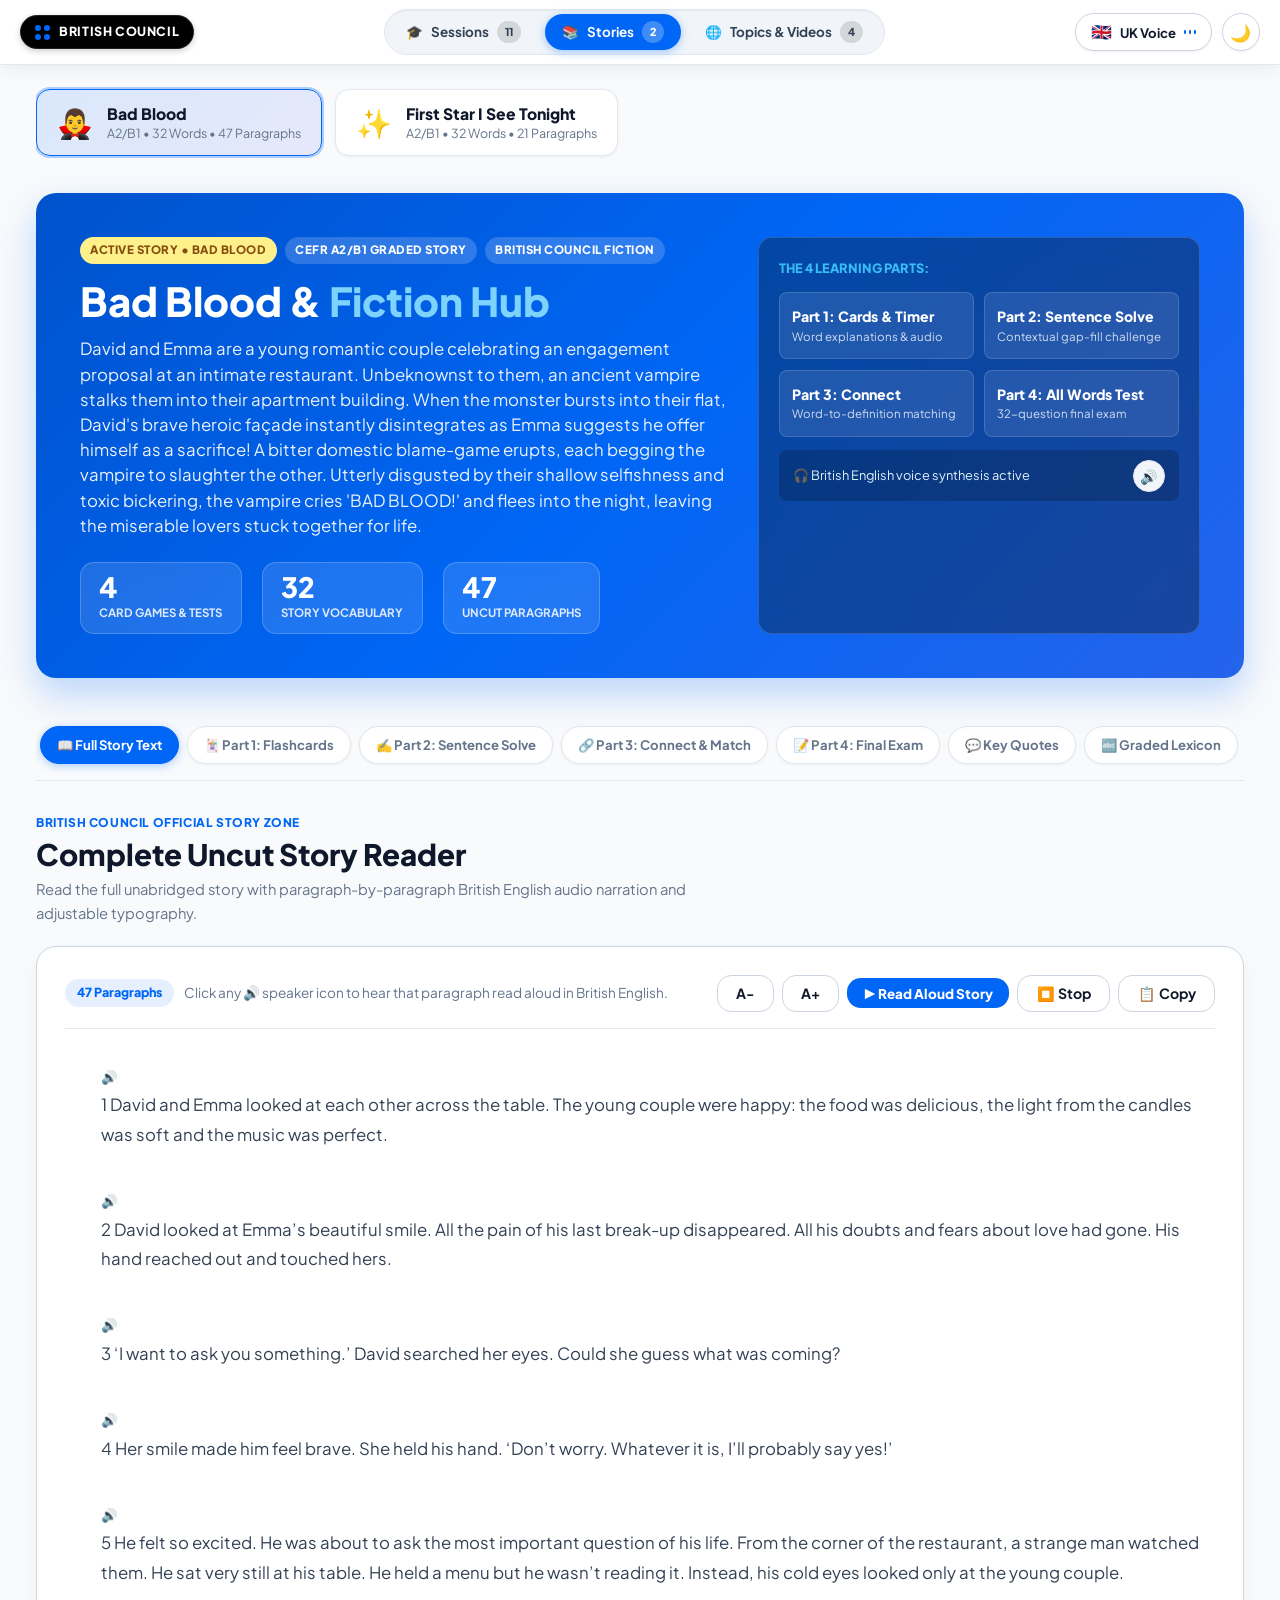
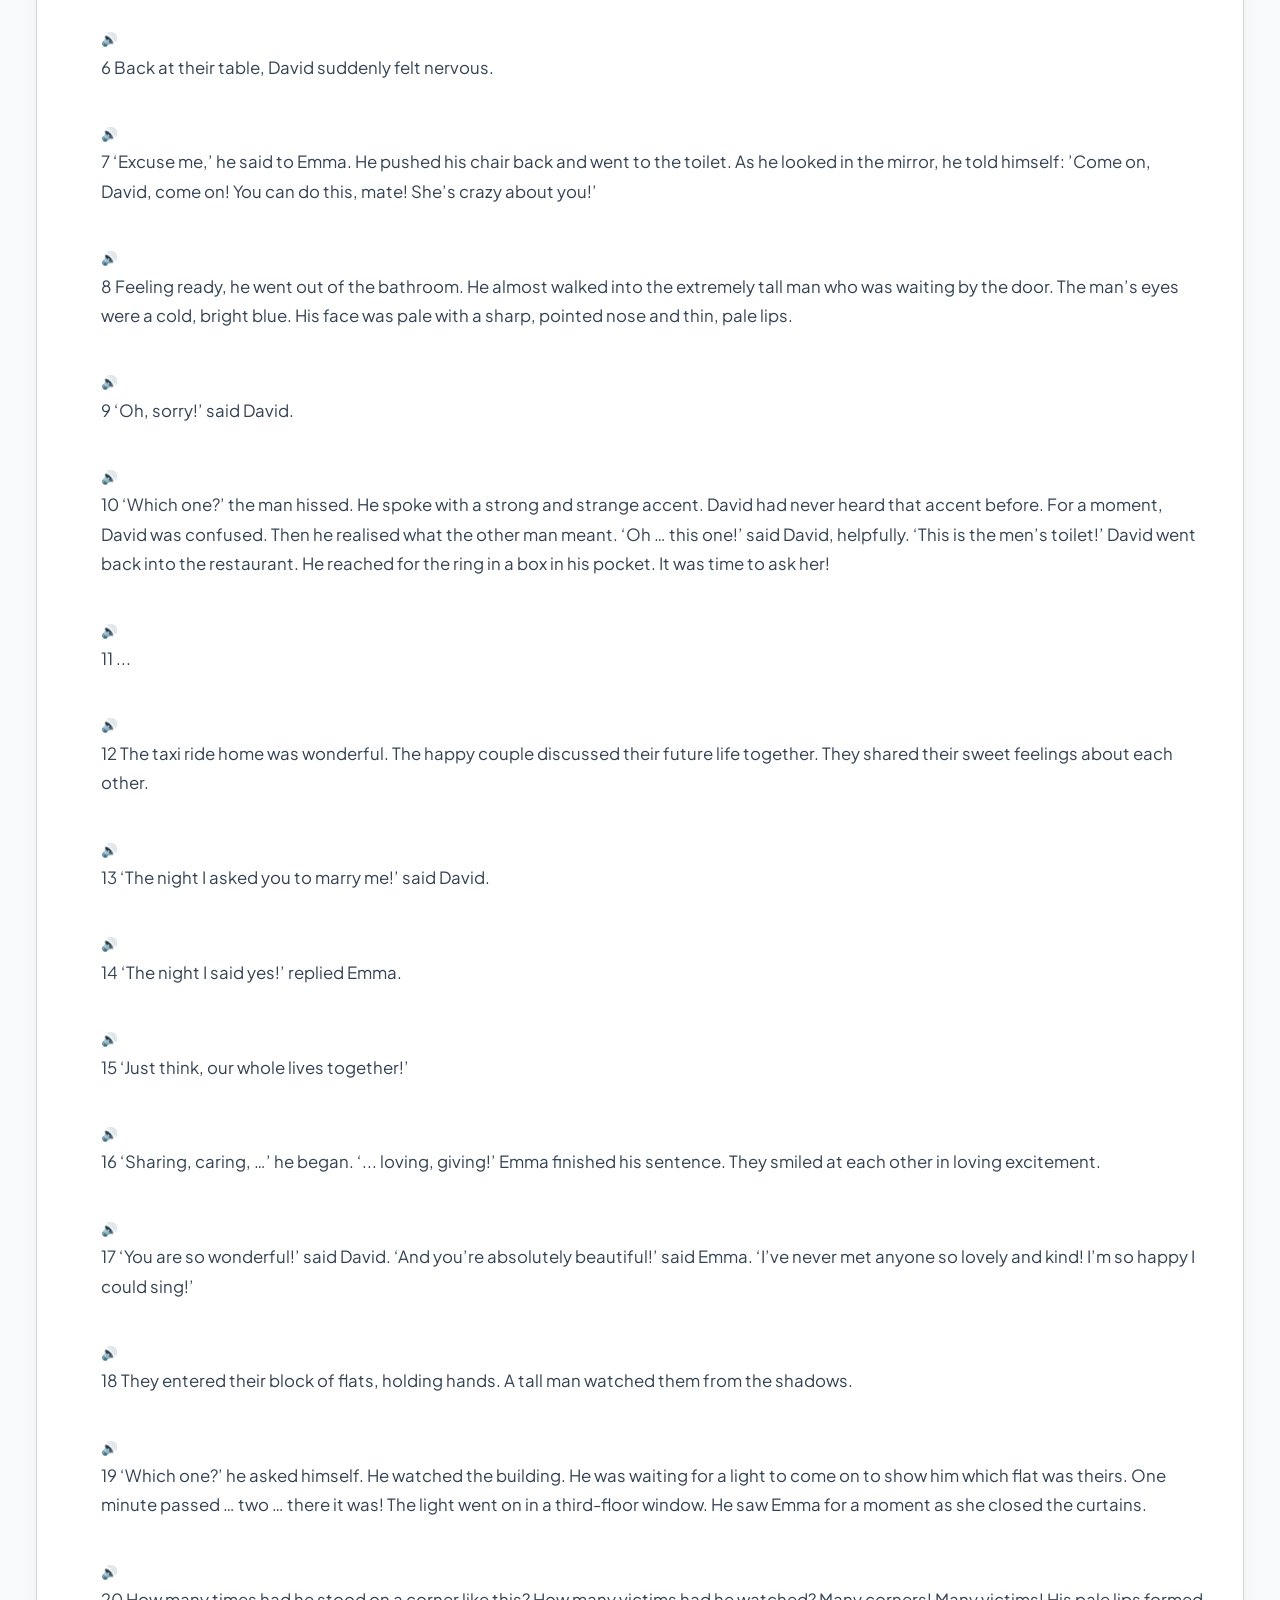
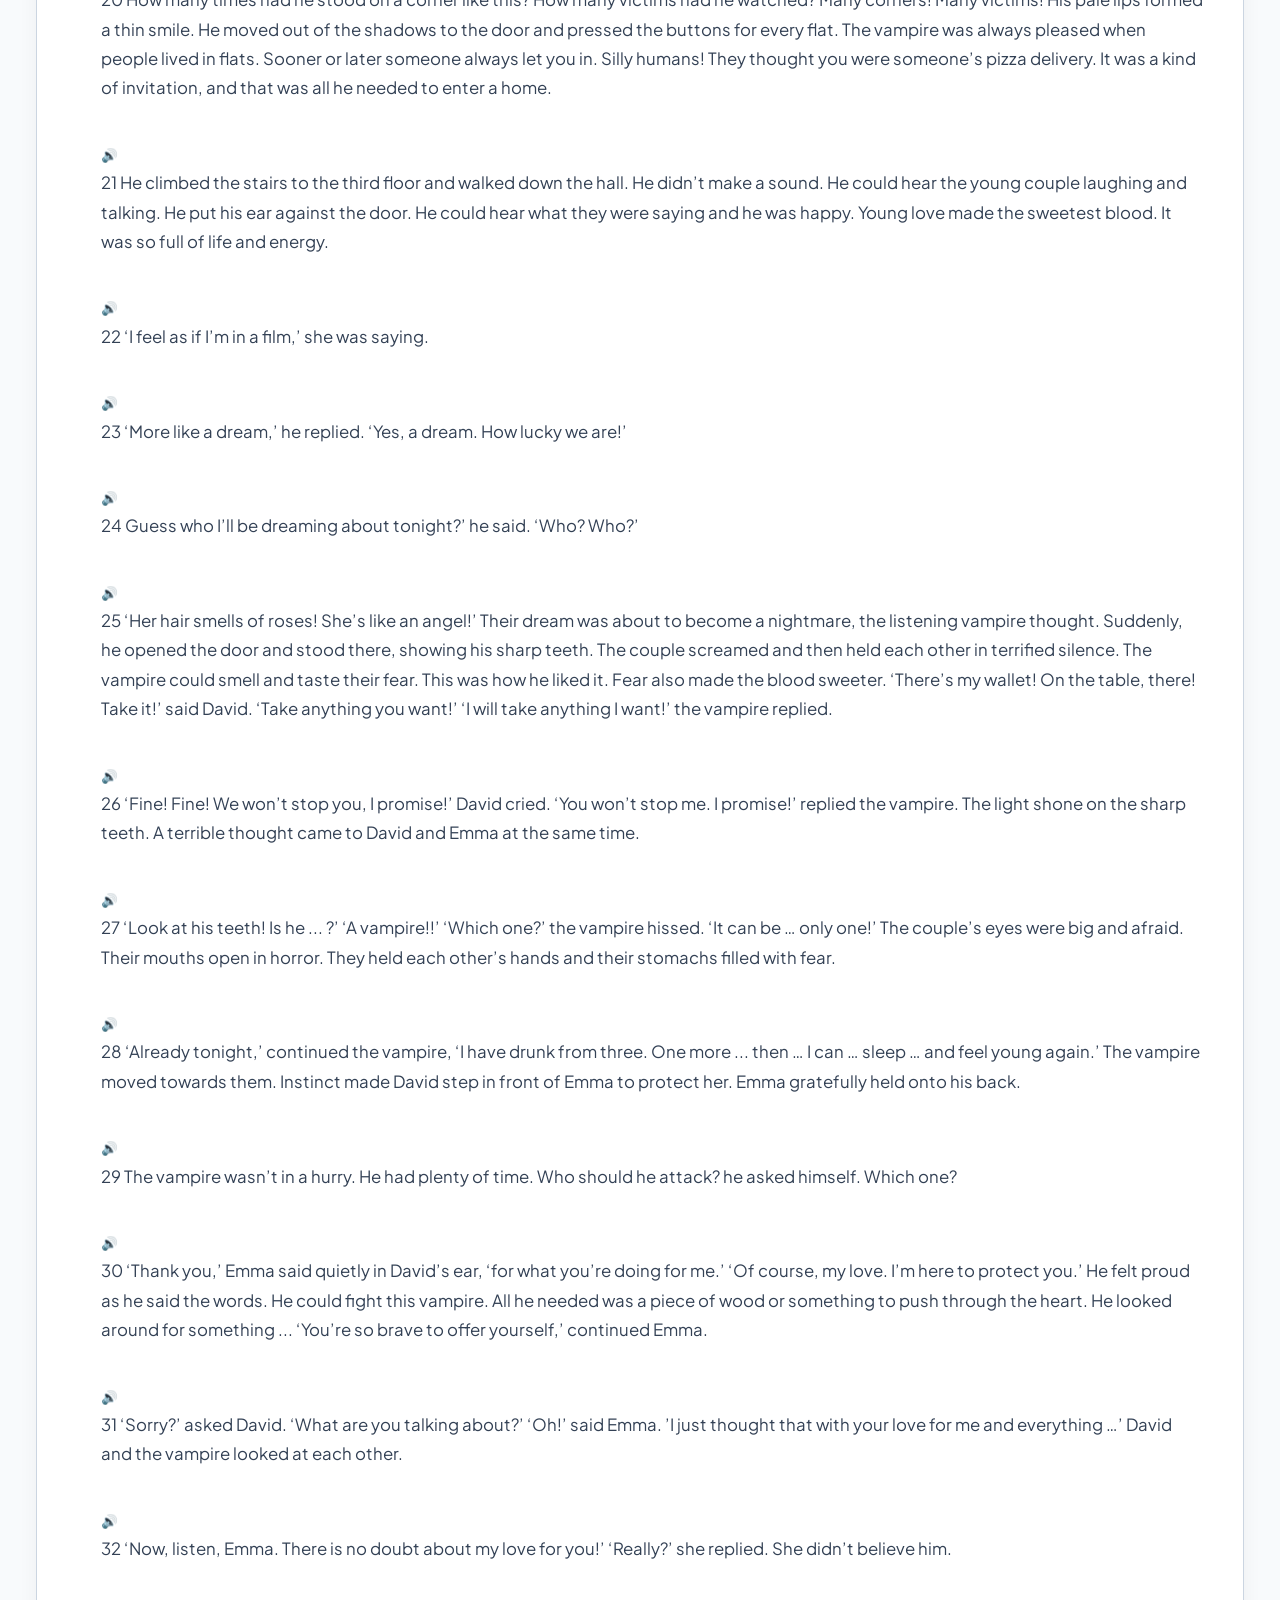
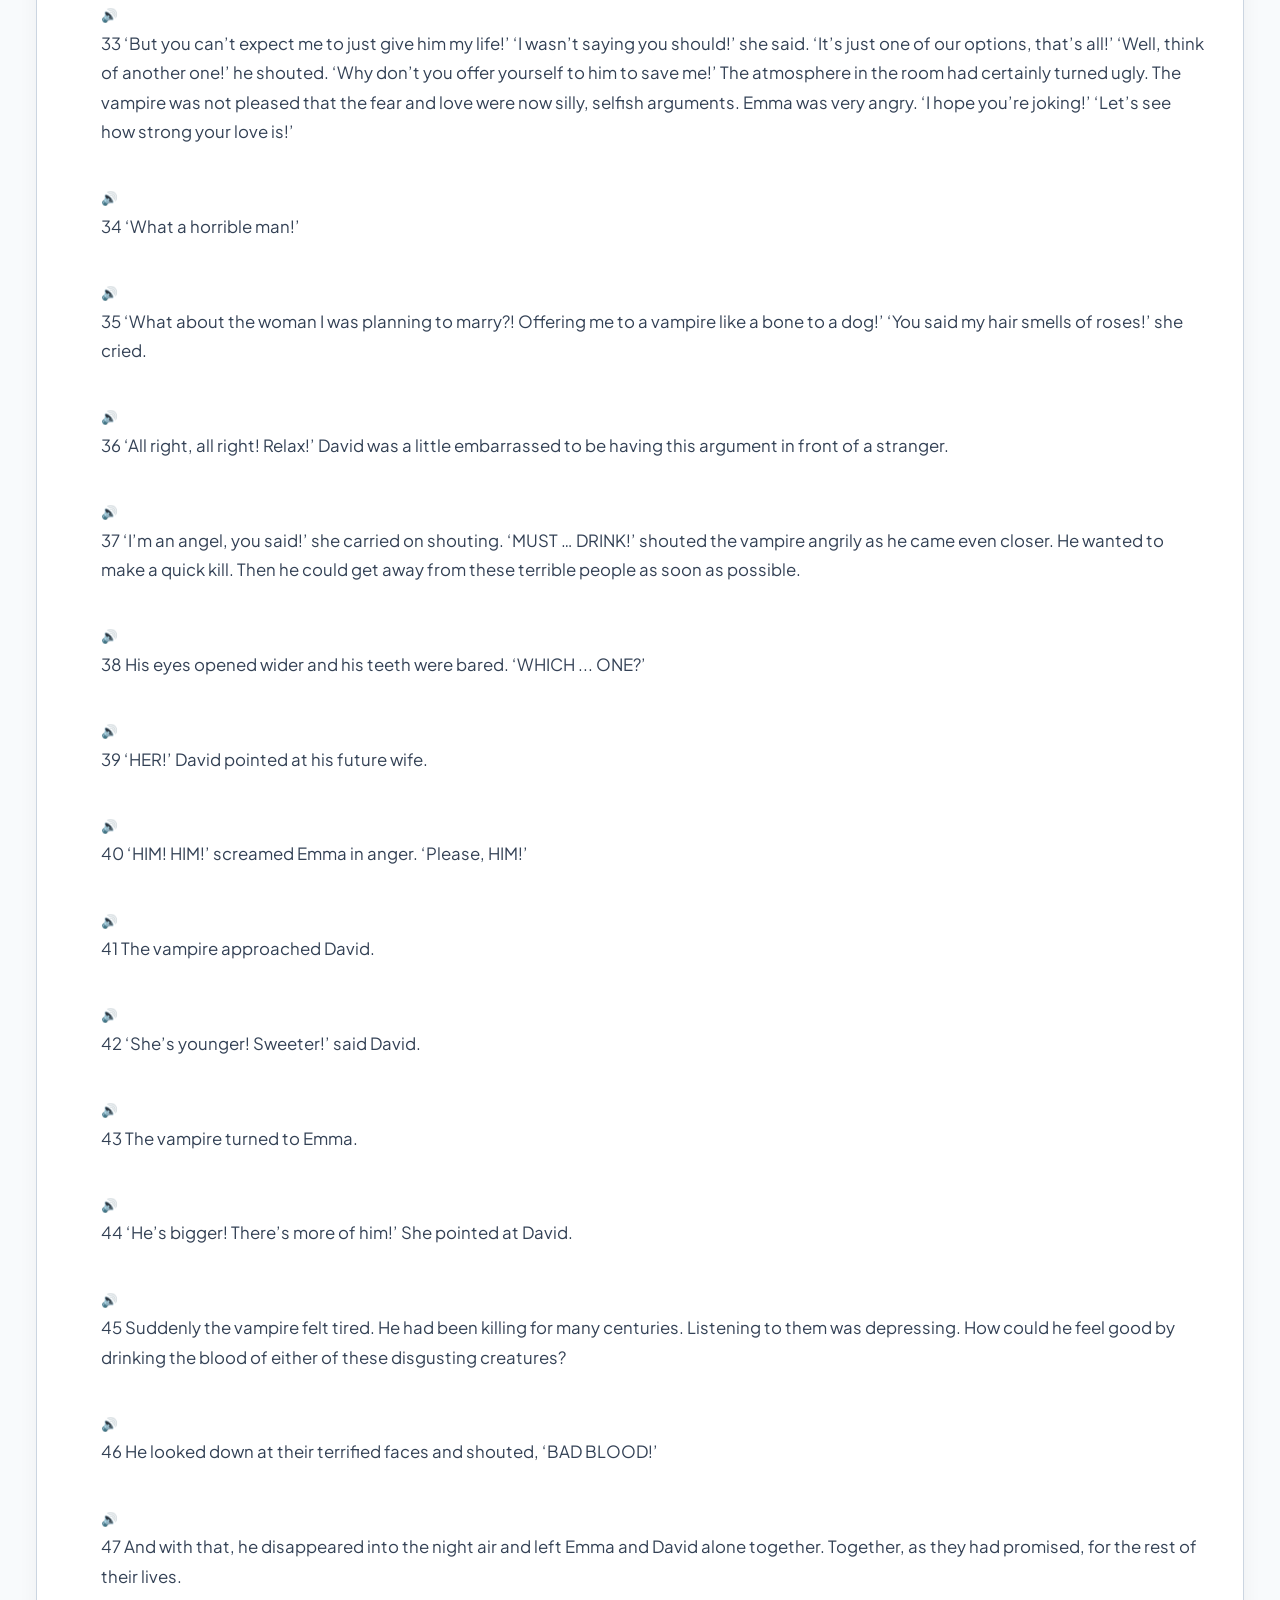
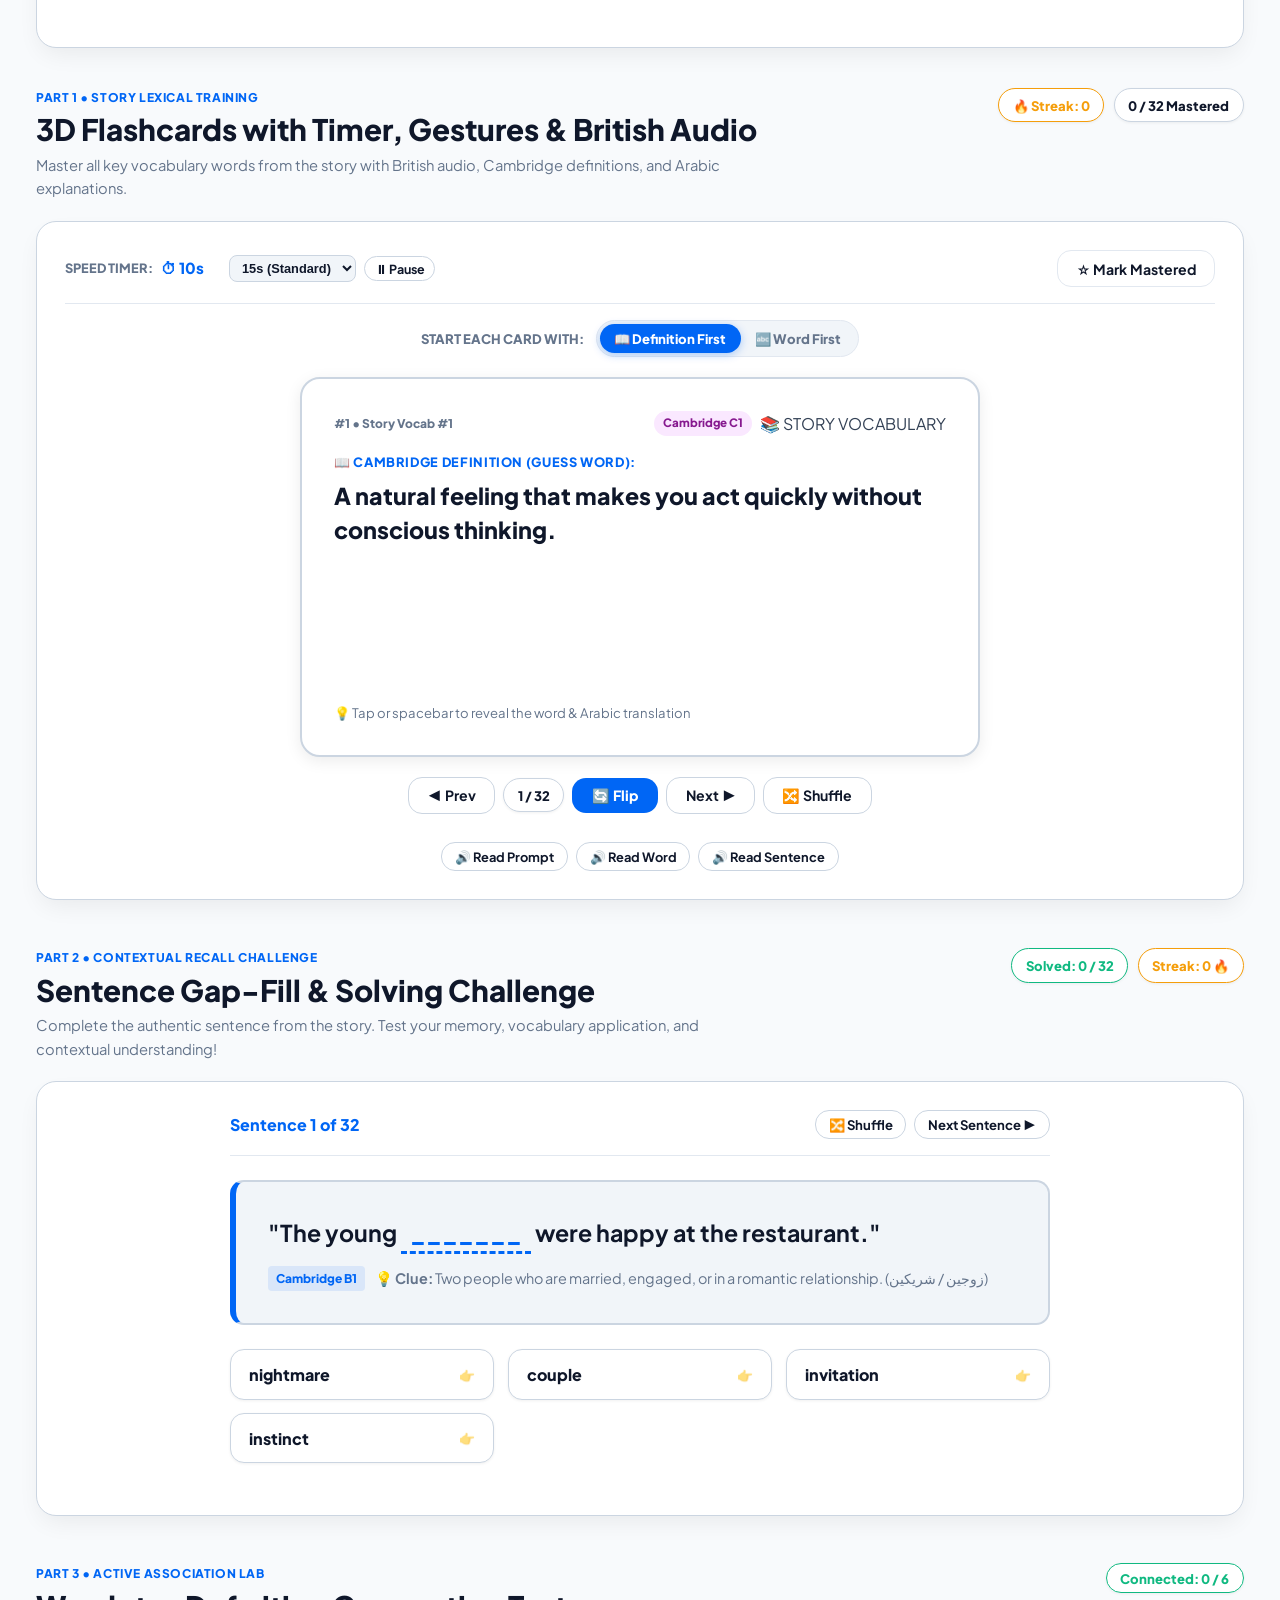
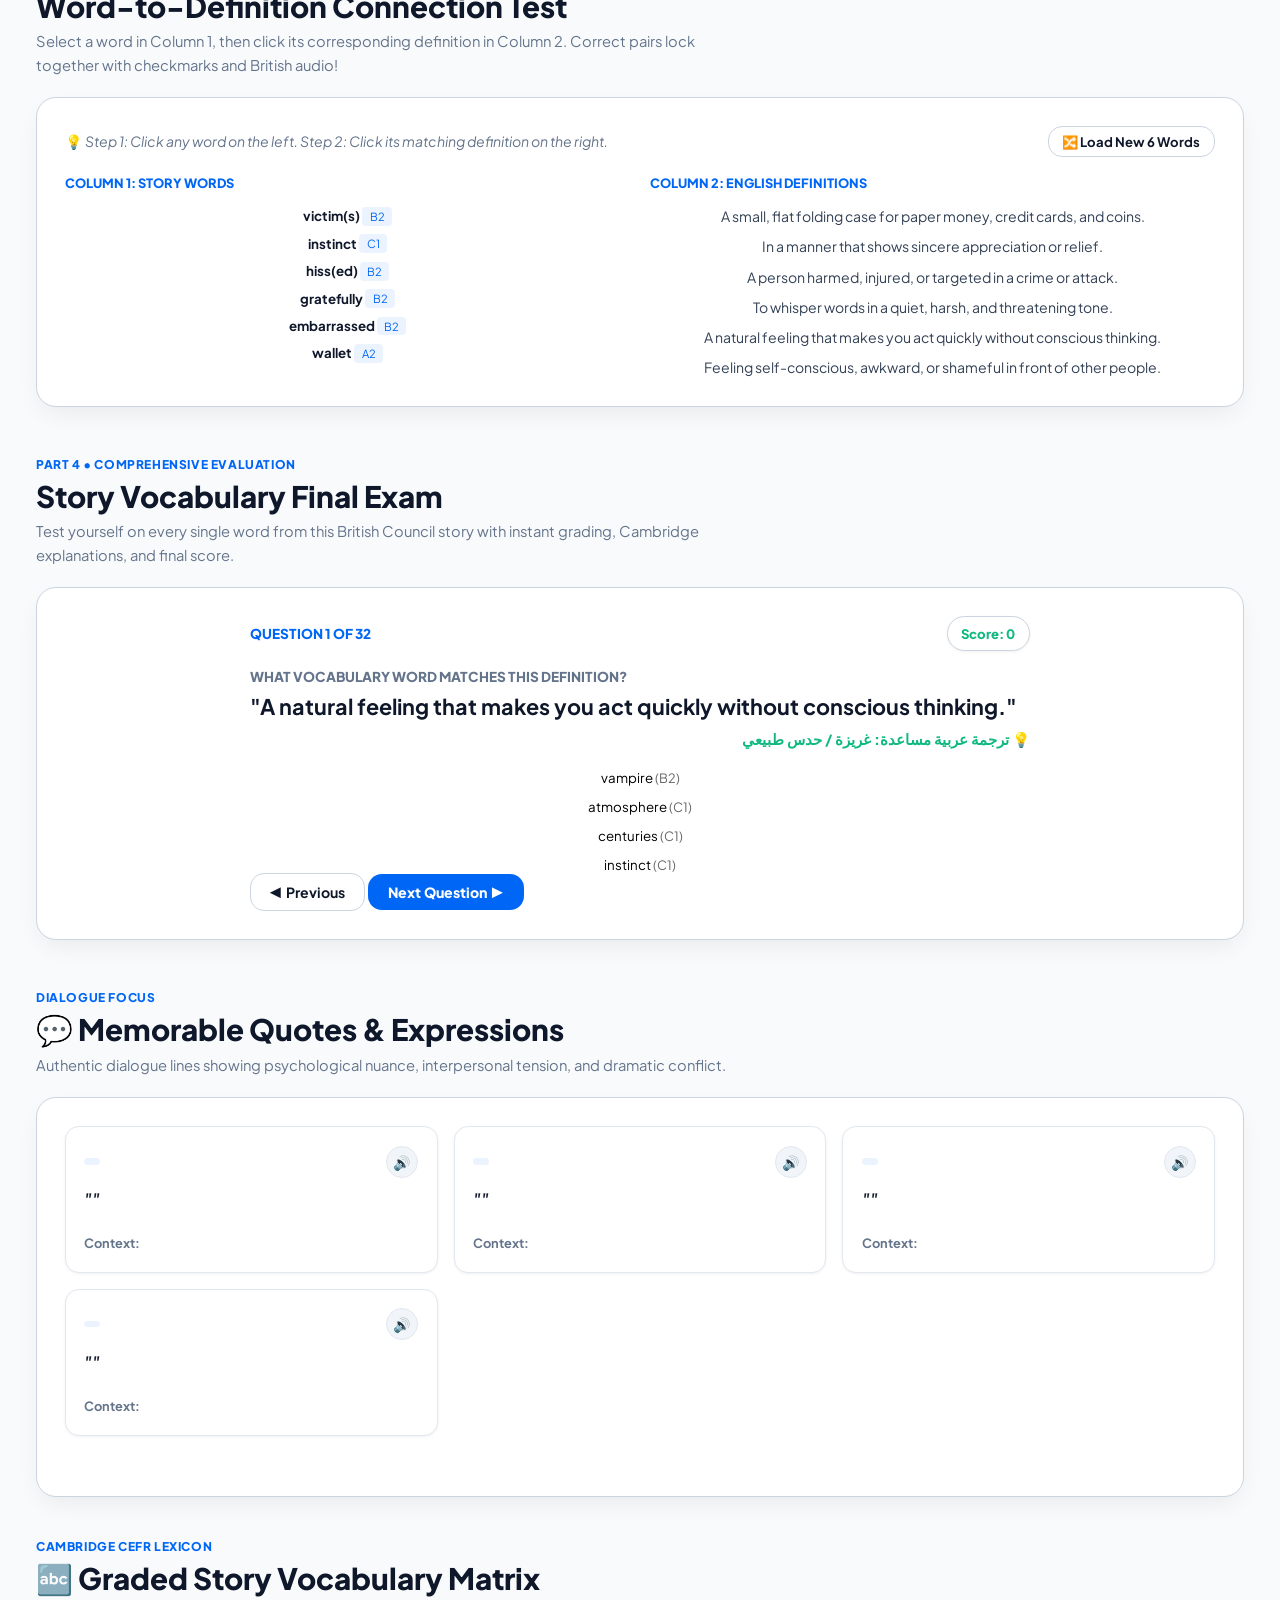
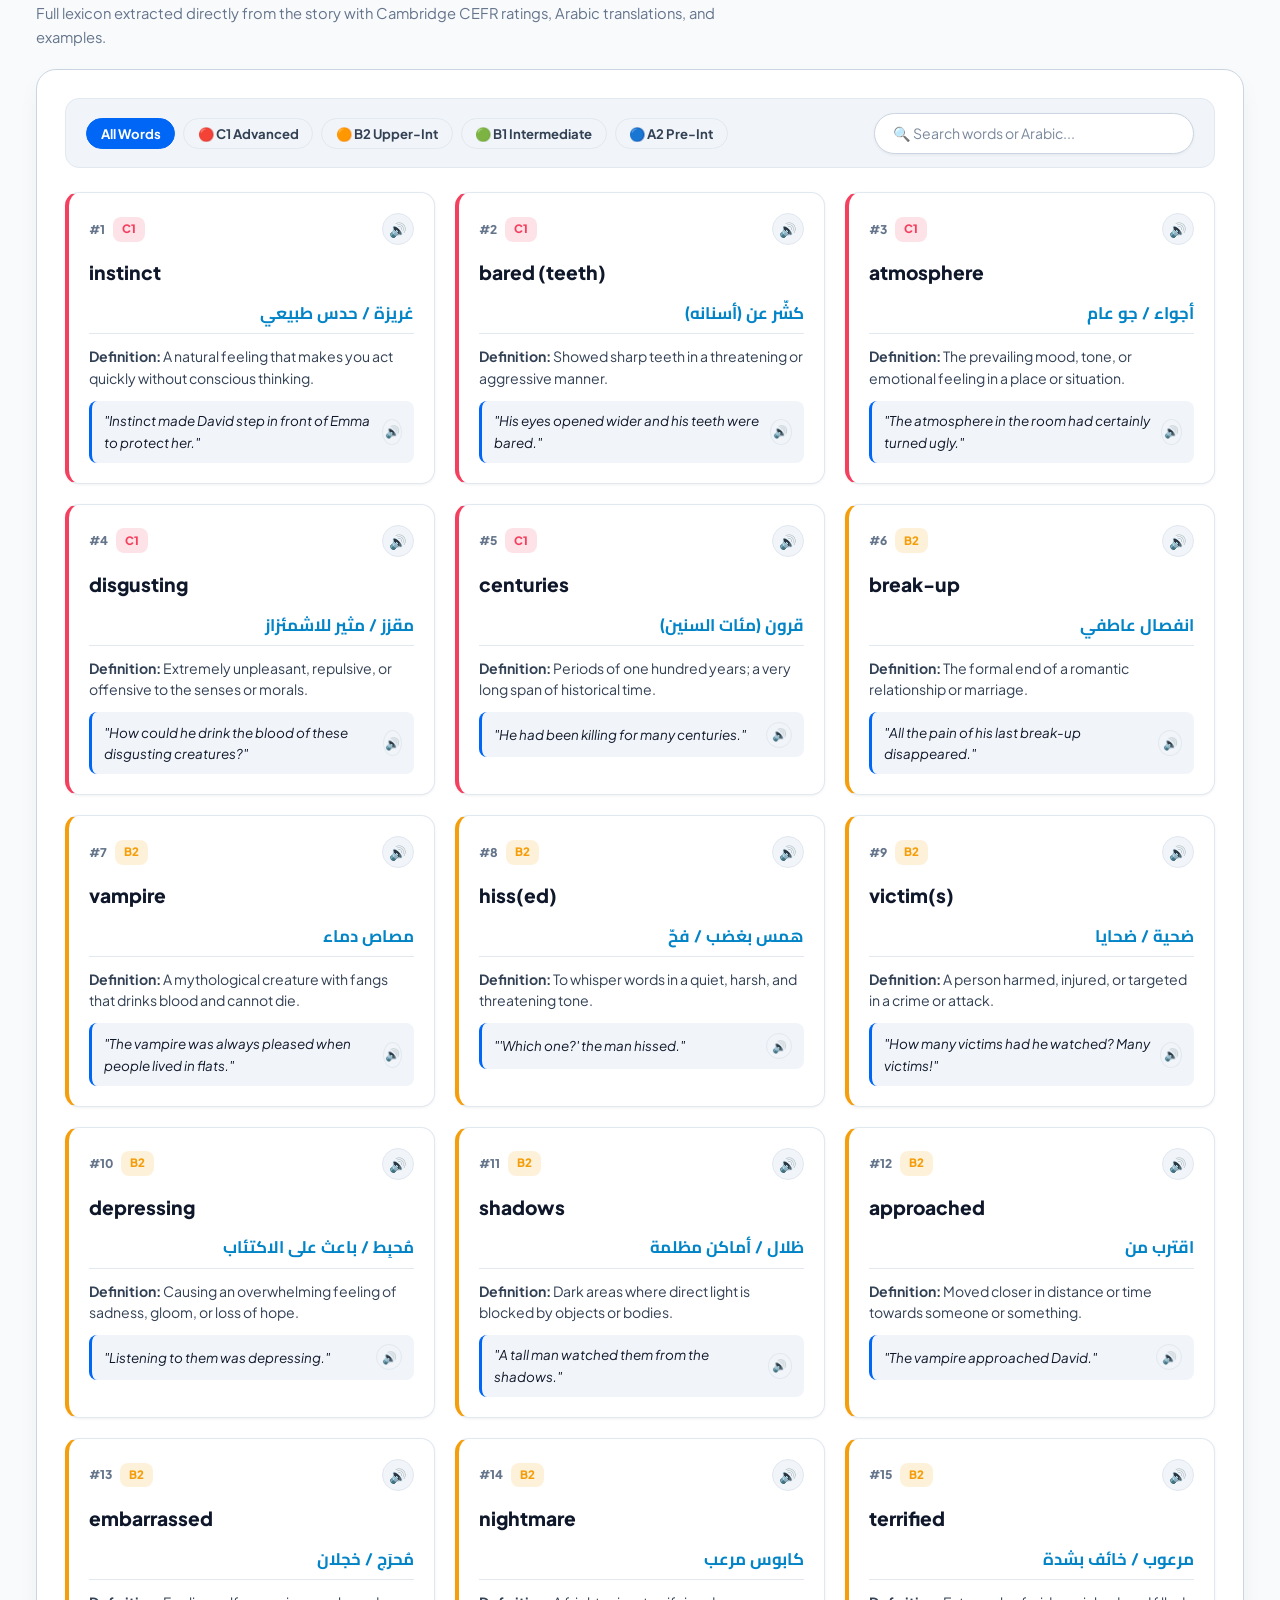
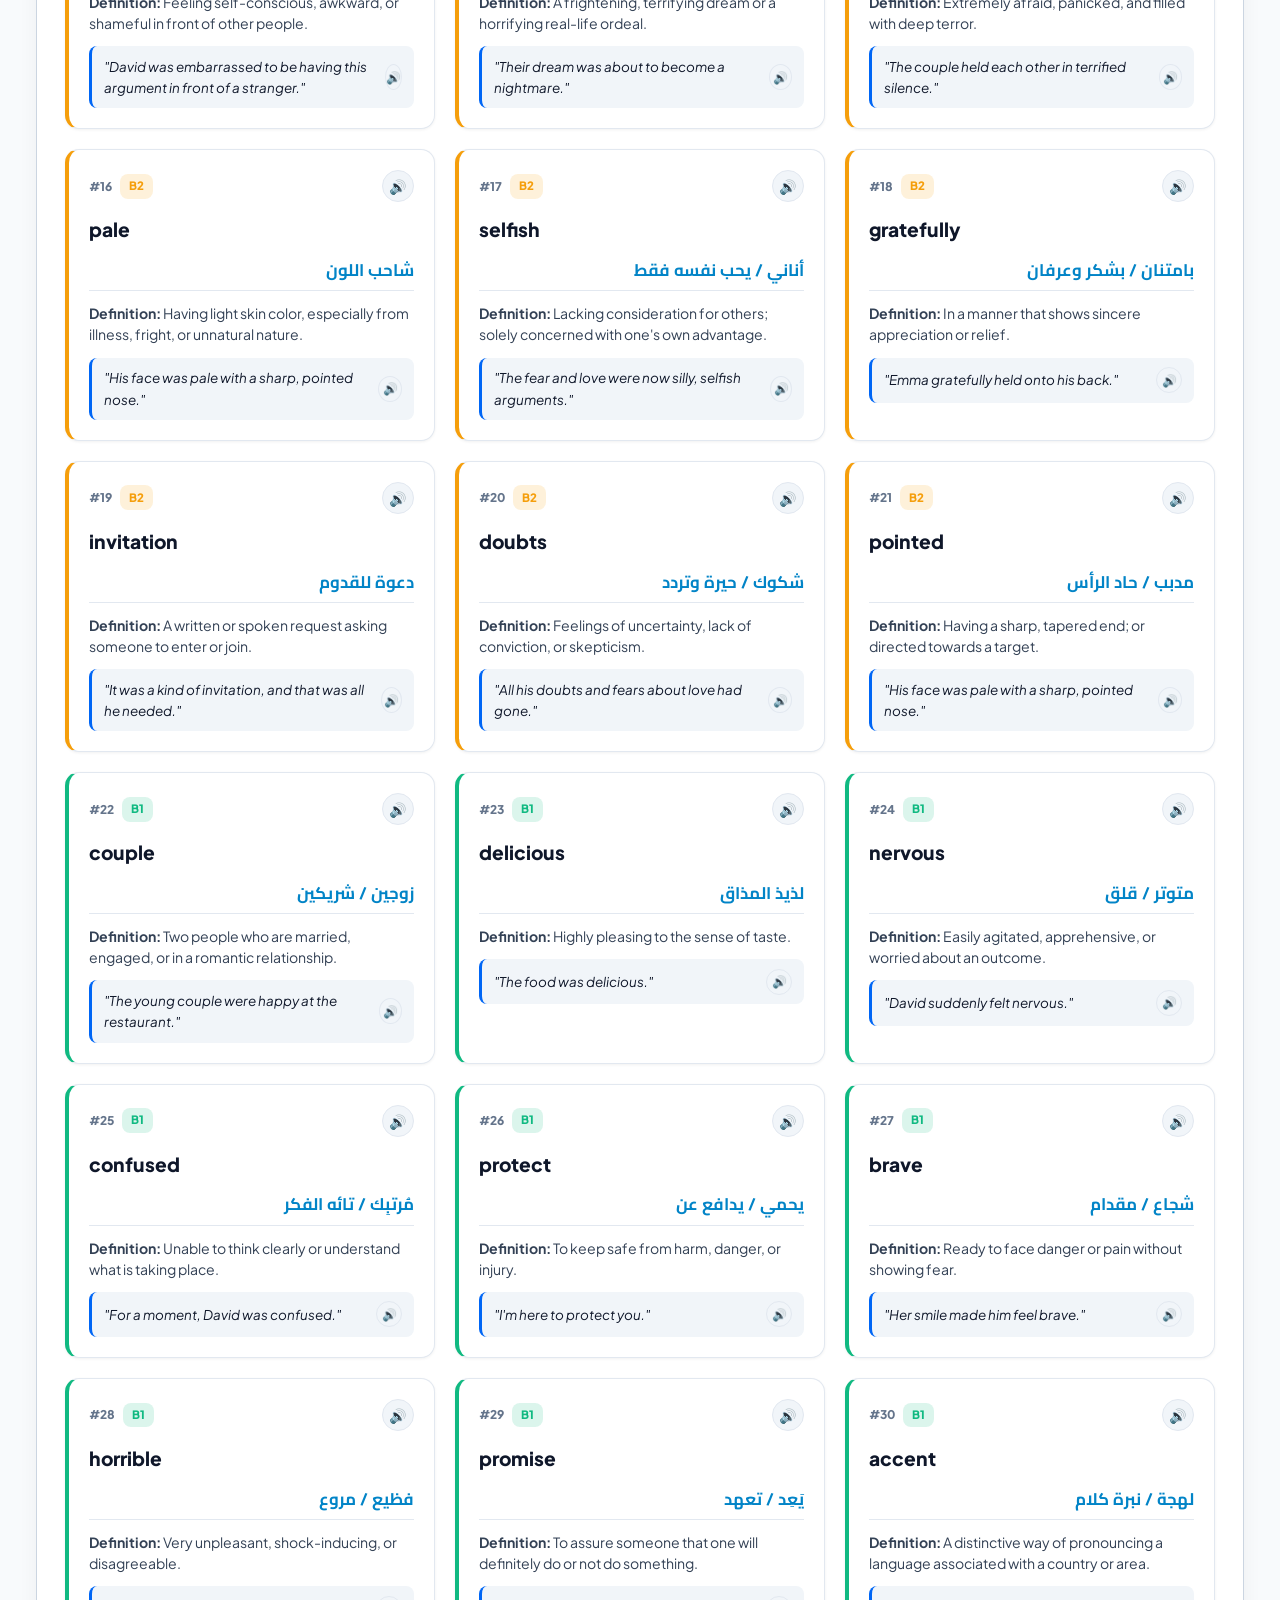
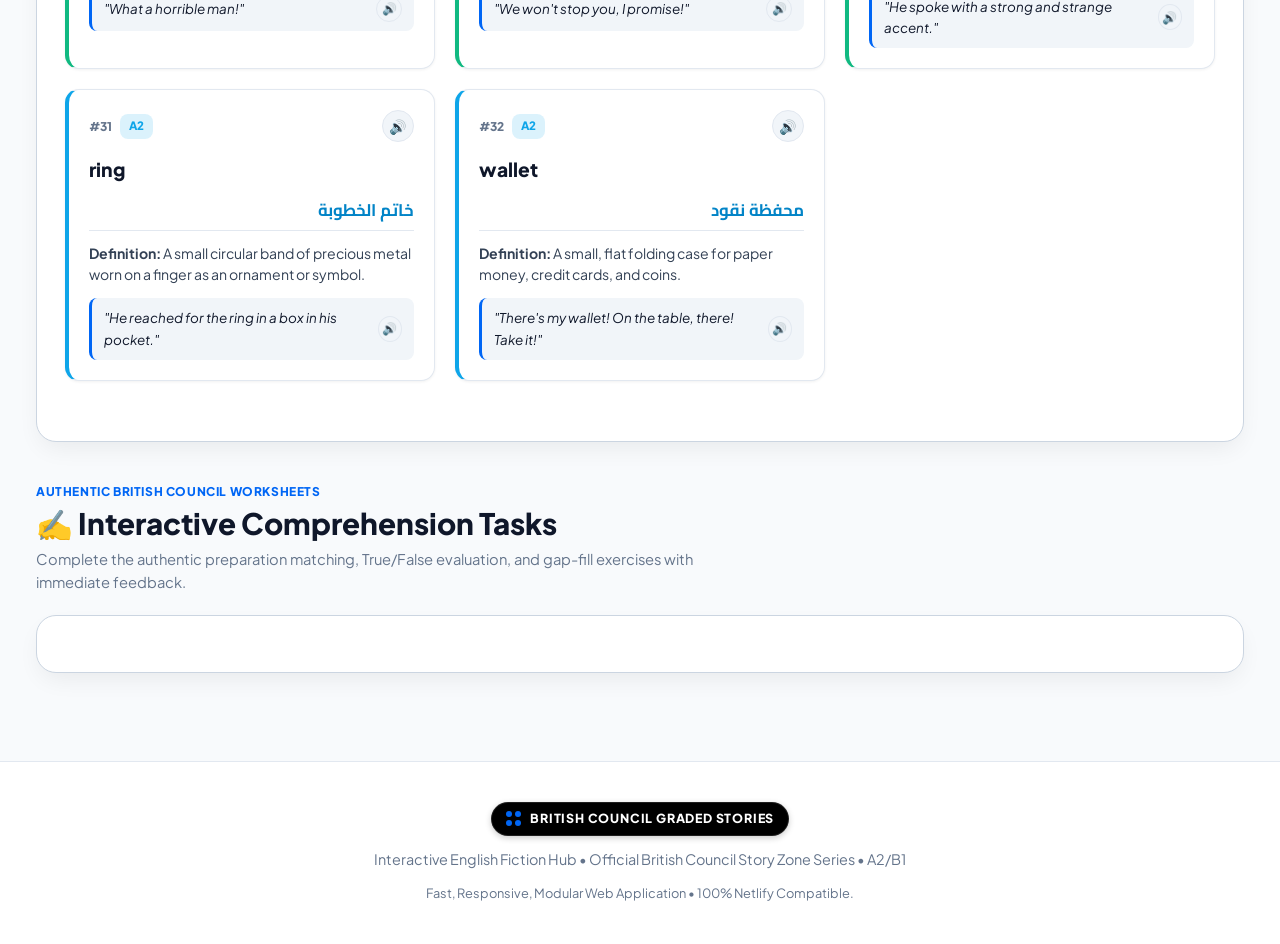
==== stories.html @ fd67e1bb "British Council Courseware responsive web app ready for Vercel" ====
<!DOCTYPE html>
<html lang="en" data-theme="light">
<head>
  <meta charset="UTF-8">
  <meta name="viewport" content="width=device-width, initial-scale=1.0, maximum-scale=5.0, user-scalable=yes, viewport-fit=cover">
  <meta name="referrer" content="strict-origin-when-cross-origin">
  <title>British Council Graded Stories | Reading, Games &amp; Testing Hub</title>
  <meta name="description" content="Explore uncut British Council graded fiction: Bad Blood and First Star I See Tonight. Practice line-by-line UK audio narration, 3D flashcards, sentence gap-fill challenge, connect game, final exam, and comprehension tasks.">
  <link rel="stylesheet" href="./css/style.css">
</head>
<body>

  <!-- ========================================================================
       TOP NAVIGATION BAR WITH 3-PILLAR SWITCHER & HAMBURGER SYSTEM
       ======================================================================== -->
  <header class="app-toolbar" id="topToolbar">
    <div class="toolbar-wrap">
      
      <!-- Left: Logo -->
      <div class="toolbar-left">
        <a href="./index.html" class="bc-brand-badge" title="British Council Courseware" style="text-decoration:none;">
          <div class="bc-four-dots">
            <span></span><span></span><span></span><span></span>
          </div>
          <span class="bc-title-text">BRITISH COUNCIL</span>
        </a>
      </div>

      <!-- Center: 3-Pillar Switcher (Always accessible on desktop/tablets) -->
      <nav class="toolbar-nav-links" aria-label="3 Pillars Navigation">
        <div class="pillar-nav-track">
          <a href="./index.html" class="pillar-tab-btn" id="navPillarSessions">
            <span>🎓</span>
            <span>Sessions</span>
            <span class="pillar-badge">11</span>
          </a>
          <a href="./stories.html" class="pillar-tab-btn active" id="navPillarStories">
            <span>📚</span>
            <span>Stories</span>
            <span class="pillar-badge">2</span>
          </a>
          <a href="./topics.html" class="pillar-tab-btn" id="navPillarTopics">
            <span>🌐</span>
            <span>Topics &amp; Videos</span>
            <span class="pillar-badge">4</span>
          </a>
        </div>
      </nav>

      <!-- Right Tools: UK Voice, Theme Toggle, Mobile Hamburger Menu -->
      <div class="toolbar-right-tools">
        <button id="britishAccentTestBtn" class="voice-tool-btn" title="British Voice Speech Test" aria-label="British Voice Test">
          <span class="voice-flag">🇬🇧</span>
          <span class="voice-label">UK Voice</span>
          <div class="audio-wave-pulse" id="toolbarAudioWave">
            <span></span><span></span><span></span>
          </div>
        </button>
        <button id="toggleThemeBtn" class="theme-tool-btn" title="Toggle Light / Dark Mode" aria-label="Toggle Theme">
          <span id="themeSymbol">🌙</span>
        </button>
        <button id="btnMobileToggle" class="menu-mobile-btn" aria-label="Open 3-Part Navigation Menu" aria-expanded="false">☰</button>
      </div>

    </div>

    <!-- ========================================================================
         UNIFIED 3-PART HAMBURGER DRAWER SYSTEM
         ======================================================================== -->
    <div id="mobileDrawerMenu" class="mobile-menu-drawer" aria-label="Site Navigation Drawer">
      <div class="drawer-header">
        <div class="bc-brand-badge">
          <div class="bc-four-dots">
            <span></span><span></span><span></span><span></span>
          </div>
          <span>NAVIGATION MENU</span>
        </div>
        <button type="button" class="drawer-close-btn" id="btnDrawerClose">✕</button>
      </div>

      <div class="drawer-scroll-body">
        <!-- PART 1: COURSE SESSIONS -->
        <div class="drawer-part-group">
          <div class="drawer-part-title">
            <span>🎓 PART 1: COURSE SESSIONS</span>
            <span class="part-badge">12 Sessions</span>
          </div>
          <a href="./index.html" class="drawer-item-link">
            <span class="drawer-item-icon">📂</span>
            <div class="drawer-item-text">
              <strong>All Course Sessions Hub</strong>
              <small>Sessions 1, 2, 3, 10, 11, 12 Handouts &amp; Testing</small>
            </div>
          </a>
          <div class="drawer-sublinks-grid">
            <a href="./index.html" class="drawer-chip-link" onclick="localStorage.setItem('bc_active_session', '1')">Session 1</a>
            <a href="./index.html" class="drawer-chip-link" onclick="localStorage.setItem('bc_active_session', '2')">Session 2</a>
            <a href="./index.html" class="drawer-chip-link" onclick="localStorage.setItem('bc_active_session', '3')">Session 3</a>
            <a href="./index.html" class="drawer-chip-link" onclick="localStorage.setItem('bc_active_session', '10')">Session 10</a>
            <a href="./index.html" class="drawer-chip-link" onclick="localStorage.setItem('bc_active_session', '11')">Session 11</a>
            <a href="./index.html" class="drawer-chip-link" onclick="localStorage.setItem('bc_active_session', '12')">Session 12</a>
            <a href="./index.html" class="drawer-chip-link" onclick="localStorage.setItem('bc_active_session', '4')">Session 4</a>
            <a href="./index.html" class="drawer-chip-link" onclick="localStorage.setItem('bc_active_session', '5')">Session 5</a>
            <a href="./index.html" class="drawer-chip-link" onclick="localStorage.setItem('bc_active_session', '6')">Session 6</a>
            <a href="./index.html" class="drawer-chip-link" onclick="localStorage.setItem('bc_active_session', '7')">Session 7</a>
            <a href="./index.html" class="drawer-chip-link" onclick="localStorage.setItem('bc_active_session', '8')">Session 8</a>
            <a href="./index.html" class="drawer-chip-link" onclick="localStorage.setItem('bc_active_session', '9')">Session 9</a>
          </div>
        </div>

        <!-- PART 2: BRITISH COUNCIL STORIES -->
        <div class="drawer-part-group">
          <div class="drawer-part-title">
            <span>📚 PART 2: GRADED STORIES</span>
            <span class="part-badge">A2/B1 Stories</span>
          </div>
          <a href="./stories.html?story=bad_blood" class="drawer-item-link" onclick="switchStory('bad_blood')">
            <span class="drawer-item-icon">🧛‍♂️</span>
            <div class="drawer-item-text">
              <strong>Bad Blood</strong>
              <small>Full Story • 32 Words • 4 Testing Games</small>
            </div>
          </a>
          <a href="./stories.html?story=first_star" class="drawer-item-link" onclick="switchStory('first_star')">
            <span class="drawer-item-icon">✨</span>
            <div class="drawer-item-text">
              <strong>First Star I See Tonight</strong>
              <small>Full Story • 32 Words • 4 Testing Games</small>
            </div>
          </a>
        </div>

        <!-- PART 3: MAJOR TOPICS & VIDEOS -->
        <div class="drawer-part-group">
          <div class="drawer-part-title">
            <span>🌐 PART 3: MAJOR TOPICS &amp; VIDEOS</span>
            <span class="part-badge">YouTube Lessons</span>
          </div>
          <a href="./topics.html?topic=travel_and_exploration" class="drawer-item-link">
            <span class="drawer-item-icon">✈️</span>
            <div class="drawer-item-text">
              <strong>Travel &amp; Exploration</strong>
              <small>Video Lesson • 30 Words • Testing Lab</small>
            </div>
          </a>
          <a href="./topics.html?topic=sports_and_athletics" class="drawer-item-link">
            <span class="drawer-item-icon">⚽</span>
            <div class="drawer-item-text">
              <strong>Sports &amp; Fitness</strong>
              <small>Video Lesson • 34 Words • Testing Lab</small>
            </div>
          </a>
          <a href="./topics.html?topic=reading_and_books" class="drawer-item-link">
            <span class="drawer-item-icon">📚</span>
            <div class="drawer-item-text">
              <strong>Reading &amp; Books</strong>
              <small>Video Lesson • 42 Words • Testing Lab</small>
            </div>
          </a>
          <a href="./topics.html?topic=seasons_and_weather" class="drawer-item-link">
            <span class="drawer-item-icon">🌦️</span>
            <div class="drawer-item-text">
              <strong>Seasons &amp; Weather</strong>
              <small>Video Lesson • 35 Words • Testing Lab</small>
            </div>
          </a>
        </div>
      </div>
    </div>
  </header>

  <!-- ========================================================================
       MAIN APPLICATION WORKSPACE (MIRRORS SESSIONS PAGE LAYOUT & BEAUTY)
       ======================================================================== -->
  <main class="main-page-container">
    
    <!-- Story Switcher Bar (Bad Blood vs First Star) -->
    <div class="hub-sub-switcher" aria-label="Story Selector" style="margin-bottom:1.5rem;">
      <button type="button" class="hub-choice-btn active" data-story="bad_blood" onclick="switchStory('bad_blood')">
        <span class="hub-choice-icon">🧛‍♂️</span>
        <div class="hub-choice-info">
          <strong>Bad Blood</strong>
          <small>A2/B1 • 32 Words • 47 Paragraphs</small>
        </div>
      </button>
      <button type="button" class="hub-choice-btn" data-story="first_star" onclick="switchStory('first_star')">
        <span class="hub-choice-icon">✨</span>
        <div class="hub-choice-info">
          <strong>First Star I See Tonight</strong>
          <small>A2/B1 • 32 Words • 21 Paragraphs</small>
        </div>
      </button>
    </div>

    <!-- Active Story Hero Banner (Matches Sessions .hero-panel) -->
    <section class="hero-panel" id="storyHeroBanner">
      <!-- Populated by renderStoryHero() in stories_page.js -->
    </section>

    <!-- Quick Section Anchors Track -->
    <nav class="section-quick-bar" aria-label="Story Section Navigation">
      <a href="#storyReaderSec" class="section-quick-link active">📖 Full Story Text</a>
      <a href="#part1Flashcards" class="section-quick-link">🃏 Part 1: Flashcards</a>
      <a href="#part2GapFill" class="section-quick-link">✍️ Part 2: Sentence Solve</a>
      <a href="#part3Connect" class="section-quick-link">🔗 Part 3: Connect &amp; Match</a>
      <a href="#part4AllTest" class="section-quick-link">📝 Part 4: Final Exam</a>
      <a href="#storyQuotesSec" class="section-quick-link">💬 Key Quotes</a>
      <a href="#storyVocabSec" class="section-quick-link">🔤 Graded Lexicon</a>
      <a href="#storyTasksSec" class="section-quick-link">✍️ Practice Tasks</a>
    </nav>

    <!-- ========================================================================
         SECTION 1: COMPLETE UNCUT STORY READER
         ======================================================================== -->
    <section class="content-block" id="storyReaderSec" style="margin-bottom:2.5rem;">
      <div class="block-header">
        <div>
          <span class="block-tag">British Council Official Story Zone</span>
          <h2 class="block-title">Complete Uncut Story Reader</h2>
          <p class="block-desc">
            Read the full unabridged story with paragraph-by-paragraph British English audio narration and adjustable typography.
          </p>
        </div>
      </div>

      <div class="part-panel-box">
        <div class="reader-controls-bar" style="display:flex; justify-content:space-between; align-items:center; flex-wrap:wrap; gap:1rem; margin-bottom:1.5rem; padding-bottom:1rem; border-bottom:1px solid var(--border-light);">
          <div>
            <div style="display:flex; align-items:center; gap:0.6rem;">
              <span class="pill-badge" id="readerParaCount" style="font-size:0.78rem; background:rgba(0,102,245,0.1); color:var(--bc-blue); padding:0.25rem 0.75rem; border-radius:var(--radius-full); font-weight:800;">47 Paragraphs</span>
              <span style="font-size:0.85rem; color:var(--text-muted);">Click any 🔊 speaker icon to hear that paragraph read aloud in British English.</span>
            </div>
          </div>
          <div class="reader-btn-group" style="display:flex; gap:0.5rem; align-items:center; flex-wrap:wrap;">
            <button type="button" class="btn-outline-subtle" onclick="adjustStoryFontSize(-0.08)" title="Smaller text">A-</button>
            <button type="button" class="btn-outline-subtle" onclick="adjustStoryFontSize(0.08)" title="Larger text">A+</button>
            <button type="button" class="btn-solid-blue" id="btnStoryNarrate" onclick="toggleStoryNarration()" style="font-size:0.84rem; padding:0.4rem 1rem;">
              ▶️ Read Aloud Story
            </button>
            <button type="button" class="btn-outline-subtle" onclick="stopStoryNarration()" title="Stop narration">⏹️ Stop</button>
            <button type="button" class="btn-outline-subtle" onclick="copyStoryText()" title="Copy full story to clipboard">📋 Copy</button>
          </div>
        </div>

        <div id="storyTextContainer" style="font-size:1.05rem; line-height:1.75; transition: font-size 0.2s;">
          <!-- Paragraphs rendered by renderStoryReader() -->
        </div>
      </div>
    </section>

    <!-- ========================================================================
         SECTION 2: PART 1 - 3D INTERACTIVE FLASHCARDS (WITH TIMER & TOUCH)
         ======================================================================== -->
    <section class="content-block" id="part1Flashcards">
      <div class="block-header">
        <div>
          <span class="block-tag">Part 1 • Story Lexical Training</span>
          <h2 class="block-title">3D Flashcards with Timer, Gestures &amp; British Audio</h2>
          <p class="block-desc">
            Master all key vocabulary words from the story with British audio, Cambridge definitions, and Arabic explanations.
          </p>
        </div>
        <div style="display:flex; align-items:center; gap:0.6rem; flex-wrap:wrap;">
          <span id="streakBadge" class="pill-counter" style="color:var(--amber); border-color:var(--amber);">🔥 Streak: 0</span>
          <span id="masteredBadge" class="pill-counter">0 / 32 Mastered</span>
        </div>
      </div>

      <div class="part-panel-box">
        <!-- Timer Bar -->
        <div class="timer-action-bar">
          <div class="timer-badge-group">
            <span style="font-size:0.8rem; font-weight:800; color:var(--text-muted);">SPEED TIMER:</span>
            <span id="flashcardTimerDisplay" class="countdown-timer-text">⏱ 15s</span>
            <select id="flashcardTimerSelect" class="timer-selector" aria-label="Timer Duration">
              <option value="10">10s (Sprint)</option>
              <option value="15" selected>15s (Standard)</option>
              <option value="25">25s (Relaxed)</option>
              <option value="0">Off (No Timer)</option>
            </select>
            <button id="btnPauseTimer" class="btn-outline-subtle" style="padding:0.2rem 0.6rem; font-size:0.78rem;">⏸ Pause</button>
          </div>
          <button id="btnMarkMastered" class="btn-outline-subtle" style="color:var(--emerald); border-color:var(--emerald);">
            ☆ Mark Mastered
          </button>
        </div>

        <!-- Card Mode Toggle -->
        <div class="card-mode-toggle-bar">
          <span class="mode-toggle-label">Start Each Card With:</span>
          <div class="segmented-control" role="group" aria-label="Default Front Side Preference">
            <button type="button" id="btnModeDefFirst" class="segment-btn active" data-side="defFirst">
              📖 Definition First
            </button>
            <button type="button" id="btnModeWordFirst" class="segment-btn" data-side="wordFirst">
              🔤 Word First
            </button>
          </div>
        </div>

        <!-- 3D Card Stage (Exact match to Sessions & Topics) -->
        <div class="flashcard-stage-center">
          <div class="flashcard-3d-viewport" id="cardViewport" title="Click or swipe on card to flip">
            <div class="flashcard-flipper" id="cardFlipper">
              
              <!-- FRONT PLANE -->
              <div class="card-plane card-plane-front" id="cardPlaneFront">
                <!-- Rendered dynamically -->
              </div>

              <!-- BACK PLANE -->
              <div class="card-plane card-plane-back" id="cardBackPlane">
                <!-- Rendered dynamically -->
              </div>

            </div>
          </div>

          <!-- Navigation Controls -->
          <div class="flashcard-controls-row">
            <button id="btnPrevWord" class="btn-outline-subtle">◀ Prev</button>
            <span id="cardStepBadge" class="pill-counter">1 / 32</span>
            <button id="btnFlipCardManual" class="btn-solid-blue">🔄 Flip</button>
            <button id="btnNextWord" class="btn-outline-subtle">Next ▶</button>
            <button id="btnShuffleWords" class="btn-outline-subtle">🔀 Shuffle</button>
          </div>

          <!-- Extra Audio Tools -->
          <div style="display:flex; gap:0.5rem; flex-wrap:wrap; margin-top:0.5rem;">
            <button class="btn-outline-subtle" id="btnAudioPrompt" style="font-size:0.8rem; padding:0.35rem 0.8rem;">🔊 Read Prompt</button>
            <button class="btn-outline-subtle" id="btnAudioWord" style="font-size:0.8rem; padding:0.35rem 0.8rem;">🔊 Read Word</button>
            <button class="btn-outline-subtle" id="btnAudioSentence" style="font-size:0.8rem; padding:0.35rem 0.8rem;">🔊 Read Sentence</button>
          </div>
        </div>
      </div>
    </section>

    <!-- ========================================================================
         SECTION 3: PART 2 - SENTENCE GAP-FILL CHALLENGE (ACTIVE SOLVING)
         Replaces blind luck flip game with real learning & recall!
         ======================================================================== -->
    <section class="content-block" id="part2GapFill">
      <div class="block-header">
        <div>
          <span class="block-tag">Part 2 • Contextual Recall Challenge</span>
          <h2 class="block-title">Sentence Gap-Fill &amp; Solving Challenge</h2>
          <p class="block-desc">
            Complete the authentic sentence from the story. Test your memory, vocabulary application, and contextual understanding!
          </p>
        </div>
        <div style="display:flex; align-items:center; gap:0.6rem; flex-wrap:wrap;">
          <span id="gapfillScoreBadge" class="pill-counter" style="color:var(--emerald); border-color:var(--emerald);">Solved: 0 / 32</span>
          <span id="gapfillStreakBadge" class="pill-counter" style="color:var(--amber); border-color:var(--amber);">Streak: 0 🔥</span>
        </div>
      </div>

      <div class="part-panel-box">
        <div class="gapfill-game-box">
          <div class="gapfill-stats-bar">
            <span id="gapfillCounter" style="font-weight:800; color:var(--bc-blue);">Sentence 1 of 32</span>
            <div style="display:flex; gap:0.5rem;">
              <button type="button" class="btn-outline-subtle" id="btnGapfillShuffle" style="padding:0.3rem 0.8rem; font-size:0.82rem;">🔀 Shuffle</button>
              <button type="button" class="btn-outline-subtle" id="btnGapfillNext" style="padding:0.3rem 0.8rem; font-size:0.82rem;">Next Sentence ▶</button>
            </div>
          </div>

          <!-- Sentence Target Box -->
          <div class="gapfill-sentence-card">
            <div id="gapfillSentenceDisplay" class="gapfill-sentence-text">
              <!-- Rendered by JS -->
            </div>
            <div class="gapfill-hint-box" id="gapfillHintDisplay">
              <!-- Clue & Definition hint -->
            </div>
          </div>

          <!-- 4 Interactive Choice Buttons -->
          <div class="gapfill-options-grid" id="gapfillOptionsGrid">
            <!-- Rendered by JS -->
          </div>

          <!-- Feedback notification -->
          <div id="gapfillFeedbackPane" class="gapfill-feedback-pane" style="display:none;"></div>
        </div>
      </div>
    </section>

    <!-- ========================================================================
         SECTION 4: PART 3 - TEST & CONNECT (WORD-TO-DEFINITION MATCH)
         ======================================================================== -->
    <section class="content-block" id="part3Connect">
      <div class="block-header">
        <div>
          <span class="block-tag">Part 3 • Active Association Lab</span>
          <h2 class="block-title">Word-to-Definition Connection Test</h2>
          <p class="block-desc">
            Select a word in Column 1, then click its corresponding definition in Column 2. Correct pairs lock together with checkmarks and British audio!
          </p>
        </div>
        <div>
          <span id="connectScoreBadge" class="pill-counter" style="color:var(--emerald); border-color:var(--emerald);">Connected: 0 / 6</span>
        </div>
      </div>

      <div class="part-panel-box">
        <div style="display:flex; justify-content:space-between; align-items:center; flex-wrap:wrap; gap:0.85rem; margin-bottom:1rem;">
          <p style="font-size:0.88rem; color:var(--text-muted); margin:0;">
            💡 <em>Step 1: Click any word on the left. Step 2: Click its matching definition on the right.</em>
          </p>
          <button id="btnRefreshConnect" class="btn-outline-subtle" style="padding:0.35rem 0.85rem; font-size:0.82rem;">
            🔀 Load New 6 Words
          </button>
        </div>

        <div class="connect-split-layout">
          <!-- Column 1: Words -->
          <div class="connect-col" id="connectWordsCol">
            <span class="connect-col-title">Column 1: Story Words</span>
          </div>

          <!-- Column 2: Definitions -->
          <div class="connect-col" id="connectDefsCol">
            <span class="connect-col-title">Column 2: English Definitions</span>
          </div>
        </div>

        <div id="connectSuccessAlert" style="display:none; padding:1rem; border-radius:var(--radius-md); background:var(--emerald-bg); color:var(--emerald); font-weight:700; text-align:center; margin-top:1.25rem;">
          🎉 Outstanding! All pairs in this set are connected! Click "Load New 6 Words" to practice the next batch.
        </div>
      </div>
    </section>

    <!-- ========================================================================
         SECTION 5: PART 4 - ALL-WORDS COMPREHENSIVE FINAL EXAM
         ======================================================================== -->
    <section class="content-block" id="part4AllTest">
      <div class="block-header">
        <div>
          <span class="block-tag">Part 4 • Comprehensive Evaluation</span>
          <h2 class="block-title" id="part4ExamHeaderTitle">Story Vocabulary Final Exam</h2>
          <p class="block-desc" id="part4ExamDesc">
            Test yourself on every single word from this British Council story with instant grading, Cambridge explanations, and final score.
          </p>
        </div>
      </div>

      <div class="part-panel-box">
        <div class="full-test-card" id="examActiveQuizBox">
          <div class="test-status-bar">
            <span id="testQuestionIndex" class="test-q-counter">Question 1 of 32</span>
            <span id="testScoreDisplay" class="pill-counter" style="color:var(--emerald);">Score: 0</span>
          </div>

          <h3 class="test-lead-prompt" id="testLeadPrompt">Which vocabulary word matches this definition?</h3>
          
          <div class="test-choices-list" id="testChoicesList">
            <!-- 4 Options populated dynamically -->
          </div>

          <div id="examFeedbackPane" style="display:none; padding:0.9rem; border-radius:var(--radius-sm); margin-bottom:1.25rem; font-size:0.92rem; line-height:1.5;"></div>

          <div class="test-actions-row">
            <button id="btnExamPrev" class="btn-outline-subtle">◀ Previous</button>
            <button id="btnExamNext" class="btn-solid-blue">Next Question ▶</button>
          </div>
        </div>

        <!-- Exam Results Card -->
        <div id="examResultsBox" class="test-results-view" style="display:none;">
          <div class="results-trophy-badge">🏆</div>
          <h2 style="font-size:1.8rem; font-weight:900; margin:0 0 0.5rem; color:var(--text-main);">Story Exam Complete!</h2>
          <div id="examFinalScore" class="score-percentage-ring">100%</div>
          <p id="examScoreDetail" style="font-size:1rem; color:var(--text-muted); max-width:550px; margin:0 auto 1.5rem;"></p>
          <button id="btnRestartExam" class="btn-solid-blue" style="padding:0.6rem 1.8rem; font-size:1rem;">
            ↺ Retake Story Exam
          </button>
        </div>
      </div>
    </section>

    <!-- ========================================================================
         SECTION 6: MEMORABLE QUOTES & EXPRESSIONS
         ======================================================================== -->
    <section class="content-block" id="storyQuotesSec" style="margin-bottom:2.5rem;">
      <div class="block-header">
        <div>
          <span class="block-tag">Dialogue Focus</span>
          <h2 class="block-title">💬 Memorable Quotes &amp; Expressions</h2>
          <p class="block-desc">
            Authentic dialogue lines showing psychological nuance, interpersonal tension, and dramatic conflict.
          </p>
        </div>
      </div>

      <div class="part-panel-box">
        <div class="story-quotes-grid" id="storyQuotesGrid">
          <!-- Rendered by renderStoryQuotes() -->
        </div>
      </div>
    </section>

    <!-- ========================================================================
         SECTION 7: GRADED STORY VOCABULARY MATRIX
         ======================================================================== -->
    <section class="content-block" id="storyVocabSec" style="margin-bottom:2.5rem;">
      <div class="block-header">
        <div>
          <span class="block-tag">Cambridge CEFR Lexicon</span>
          <h2 class="block-title">🔤 Graded Story Vocabulary Matrix</h2>
          <p class="block-desc">
            Full lexicon extracted directly from the story with Cambridge CEFR ratings, Arabic translations, and examples.
          </p>
        </div>
      </div>

      <div class="part-panel-box">
        <!-- Matrix Filter & Search Bar Panel -->
        <div style="display:flex; justify-content:space-between; align-items:center; flex-wrap:wrap; gap:1rem; margin-bottom:1.5rem; background:var(--bg-subtle); border:1px solid var(--border-light); padding:0.85rem 1.25rem; border-radius:var(--radius-md);">
          <div class="cefr-filter-bar" id="storyCefrFilterBar" style="margin-bottom:0;">
            <button type="button" class="cefr-pill-btn active" data-level="ALL" onclick="setStoryCefrFilter('ALL')">All Words</button>
            <button type="button" class="cefr-pill-btn" data-level="C1" onclick="setStoryCefrFilter('C1')">🔴 C1 Advanced</button>
            <button type="button" class="cefr-pill-btn" data-level="B2" onclick="setStoryCefrFilter('B2')">🟠 B2 Upper-Int</button>
            <button type="button" class="cefr-pill-btn" data-level="B1" onclick="setStoryCefrFilter('B1')">🟢 B1 Intermediate</button>
            <button type="button" class="cefr-pill-btn" data-level="A2" onclick="setStoryCefrFilter('A2')">🔵 A2 Pre-Int</button>
          </div>
          <div style="width:100%; max-width:320px; min-width:240px;">
            <input type="text" id="storyVocabSearchInput" class="filter-input" placeholder="🔍 Search words or Arabic..." oninput="onStoryVocabSearch(this.value)" style="width:100%; margin:0;">
          </div>
        </div>

        <div class="topic-vocab-grid" id="storyVocabGrid">
          <!-- Rendered by renderStoryVocabGrid() -->
        </div>
      </div>
    </section>

    <!-- ========================================================================
         SECTION 8: OFFICIAL BRITISH COUNCIL TASKS & COMPREHENSION
         ======================================================================== -->
    <section class="content-block" id="storyTasksSec" style="margin-bottom:2.5rem;">
      <div class="block-header">
        <div>
          <span class="block-tag">Authentic British Council Worksheets</span>
          <h2 class="block-title">✍️ Interactive Comprehension Tasks</h2>
          <p class="block-desc">
            Complete the authentic preparation matching, True/False evaluation, and gap-fill exercises with immediate feedback.
          </p>
        </div>
      </div>

      <div class="part-panel-box">
        <div id="storyTasksContainer">
          <!-- Rendered by renderStoryTasks() -->
        </div>
      </div>
    </section>

  </main>

  <!-- ========================================================================
       SITE FOOTER
       ======================================================================== -->
  <footer class="site-footer">
    <div style="max-width:800px; margin:0 auto; display:flex; flex-direction:column; gap:0.75rem; text-align:center;">
      <div class="bc-brand-badge" style="margin:0 auto;">
        <div class="bc-four-dots">
          <span></span><span></span><span></span><span></span>
        </div>
        <span>BRITISH COUNCIL GRADED STORIES</span>
      </div>
      <p style="font-size:0.9rem; color:var(--text-muted); margin:0;">
        Interactive English Fiction Hub • Official British Council Story Zone Series • A2/B1
      </p>
      <p style="font-size:0.8rem; color:var(--text-muted); margin:0;">
        Fast, Responsive, Modular Web Application • 100% Netlify Compatible.
      </p>
    </div>
  </footer>

  <!-- ========================================================================
       MOBILE BOTTOM APP BAR
       ======================================================================== -->
  <nav class="mobile-bottom-bar" aria-label="Mobile Bottom Navigation">
    <a href="./index.html" class="bottom-bar-item">
      <span class="bottom-icon">🎓</span>
      <span>Sessions</span>
    </a>
    <a href="#storyReaderSec" class="bottom-bar-item active">
      <span class="bottom-icon">📖</span>
      <span>Reader</span>
    </a>
    <a href="#part1Flashcards" class="bottom-bar-item">
      <span class="bottom-icon">🃏</span>
      <span>Cards</span>
    </a>
    <a href="#part2GapFill" class="bottom-bar-item">
      <span class="bottom-icon">✍️</span>
      <span>Solve</span>
    </a>
    <a href="#part4AllTest" class="bottom-bar-item">
      <span class="bottom-icon">📝</span>
      <span>Exam</span>
    </a>
    <a href="./topics.html" class="bottom-bar-item">
      <span class="bottom-icon">🌐</span>
      <span>Topics</span>
    </a>
  </nav>

  <!-- Scripts -->
  <script src="./js/stories_and_topics.js"></script>
  <script src="./js/animations.js"></script>
  <script src="./js/stories_page.js"></script>
</body>
</html>
---- css/style.css ----
/* ==========================================================================
   BRITISH COUNCIL INTERMEDIATE B1 COURSEWARE - PRODUCTION STYLESHEET
   Ultra-Responsive Mobile Layout • Glassmorphism • Hot Animations • Dark/Light
   ========================================================================== */

@import url('https://fonts.googleapis.com/css2?family=Plus+Jakarta+Sans:wght@300;400;500;600;700;800;900&family=Cairo:wght@400;600;700;800;900&display=swap');

/* --------------------------------------------------------------------------
   1. DESIGN TOKENS & SYSTEM VARIABLES
   -------------------------------------------------------------------------- */
:root {
  --font-main: 'Plus Jakarta Sans', -apple-system, BlinkMacSystemFont, "Segoe UI", Roboto, sans-serif;
  --font-arabic: 'Cairo', 'Plus Jakarta Sans', sans-serif;
  
  /* Brand Palette */
  --bc-blue: #0066f5;
  --bc-blue-hover: #0052cc;
  --bc-navy-dark: #0a192f;
  --bc-purple: #3b0764;
  --bc-purple-light: #6b21a8;
  --bc-purple-glow: rgba(107, 33, 168, 0.15);
  --amber: #f59e0b;
  --amber-bg: rgba(245, 158, 11, 0.12);
  --emerald: #10b981;
  --emerald-bg: rgba(16, 185, 129, 0.12);
  --rose: #f43f5e;
  --rose-bg: rgba(244, 63, 94, 0.12);
  --sky: #0ea5e9;
  --violet: #8b5cf6;

  /* Light Theme */
  --bg-page: #f8fafc;
  --bg-surface: #ffffff;
  --bg-subtle: #f1f5f9;
  --bg-header: rgba(255, 255, 255, 0.94);
  --border-light: #e2e8f0;
  --border-medium: #cbd5e1;
  --text-main: #0f172a;
  --text-body: #334155;
  --text-muted: #64748b;
  --shadow-sm: 0 1px 3px rgba(0, 0, 0, 0.06);
  --shadow-md: 0 4px 16px rgba(0, 0, 0, 0.08);
  --shadow-lg: 0 12px 32px rgba(0, 0, 0, 0.12);
  --shadow-card: 0 10px 25px -5px rgba(0, 0, 0, 0.07);

  /* Geometry & Motion */
  --radius-sm: 8px;
  --radius-md: 14px;
  --radius-lg: 20px;
  --radius-full: 9999px;
  --transition-fast: 0.18s cubic-bezier(0.4, 0, 0.2, 1);
  --transition-normal: 0.28s cubic-bezier(0.4, 0, 0.2, 1);
  --transition-spring: 0.45s cubic-bezier(0.175, 0.885, 0.32, 1.275);
}

[data-theme="dark"] {
  --bg-page: #0b1120;
  --bg-surface: #131d33;
  --bg-subtle: #1e293b;
  --bg-header: rgba(15, 23, 42, 0.94);
  --border-light: #1e293b;
  --border-medium: #334155;
  --text-main: #f8fafc;
  --text-body: #cbd5e1;
  --text-muted: #94a3b8;
  --shadow-sm: 0 1px 3px rgba(0, 0, 0, 0.3);
  --shadow-md: 0 4px 16px rgba(0, 0, 0, 0.4);
  --shadow-lg: 0 12px 32px rgba(0, 0, 0, 0.55);
  --shadow-card: 0 10px 25px -5px rgba(0, 0, 0, 0.5);
}

/* --------------------------------------------------------------------------
   2. RESET & BASE
   -------------------------------------------------------------------------- */
*, *::before, *::after {
  box-sizing: border-box;
  margin: 0;
  padding: 0;
  -webkit-tap-highlight-color: transparent;
}

html {
  scroll-behavior: smooth;
  font-size: 16px;
  height: 100%;
}

body {
  font-family: var(--font-main);
  background-color: var(--bg-page);
  color: var(--text-body);
  line-height: 1.6;
  min-height: 100vh;
  display: flex;
  flex-direction: column;
  overflow-x: hidden;
  padding-bottom: calc(75px + env(safe-area-inset-bottom, 0px)); /* space for mobile bottom bar + safe area */
}

@media (min-width: 769px) {
  body {
    padding-bottom: 0;
  }
}

a {
  color: var(--bc-blue);
  text-decoration: none;
  transition: color var(--transition-fast);
}

button {
  font-family: inherit;
  border: none;
  outline: none;
  background: none;
  cursor: pointer;
}

/* --------------------------------------------------------------------------
   3. SLEEK, SOPHISTICATED DESKTOP & MOBILE TOOLBAR
   -------------------------------------------------------------------------- */
.app-toolbar {
  position: sticky;
  top: 0;
  z-index: 1000;
  background: var(--bg-header);
  backdrop-filter: blur(16px);
  -webkit-backdrop-filter: blur(16px);
  border-bottom: 1px solid var(--border-light);
  width: 100%;
  box-shadow: 0 4px 20px -2px rgba(0, 0, 0, 0.08);
  transition: all var(--transition-normal);
}

[data-theme="dark"] .app-toolbar {
  background: rgba(11, 17, 32, 0.92);
  border-bottom: 1px solid rgba(255, 255, 255, 0.08);
  box-shadow: 0 4px 24px -2px rgba(0, 0, 0, 0.45);
}

.toolbar-wrap {
  max-width: 1400px;
  margin: 0 auto;
  padding: 0 1.25rem;
  height: 64px;
  display: flex;
  align-items: center;
  justify-content: space-between;
  gap: 1rem;
}

/* --- Left Group: Logo & Session Selector --- */
.toolbar-left {
  display: flex;
  align-items: center;
  gap: 0.85rem;
  flex-shrink: 0;
}

.bc-brand-badge {
  display: flex;
  align-items: center;
  gap: 0.6rem;
  background: #000000;
  color: #ffffff;
  padding: 0.4rem 0.85rem;
  border-radius: var(--radius-full);
  font-weight: 800;
  font-size: 0.78rem;
  letter-spacing: 0.8px;
  white-space: nowrap;
  flex-shrink: 0;
  border: 1px solid rgba(255, 255, 255, 0.12);
  box-shadow: 0 2px 6px rgba(0, 0, 0, 0.2);
}

.bc-four-dots {
  display: grid;
  grid-template-columns: repeat(2, 6px);
  grid-gap: 3px;
}

.bc-four-dots span {
  width: 6px;
  height: 6px;
  background: #0066f5;
  border-radius: 50%;
  animation: pulseDot 2s infinite ease-in-out;
}

.bc-four-dots span:nth-child(2) { animation-delay: 0.2s; }
.bc-four-dots span:nth-child(3) { animation-delay: 0.4s; }
.bc-four-dots span:nth-child(4) { animation-delay: 0.6s; }

@keyframes pulseDot {
  0%, 100% { transform: scale(1); opacity: 1; }
  50% { transform: scale(0.75); opacity: 0.55; }
}

.bc-title-text {
  display: inline-block;
  letter-spacing: 0.6px;
}

.toolbar-divider {
  width: 1px;
  height: 22px;
  background: var(--border-medium);
  opacity: 0.5;
}

/* Session Dropdown Selector Pill */
.session-dropdown-container {
  position: relative;
  flex-shrink: 0;
}

.session-select-box {
  appearance: none;
  -webkit-appearance: none;
  background: var(--bg-surface);
  border: 1.5px solid var(--border-medium);
  color: var(--text-main);
  font-size: 0.84rem;
  font-weight: 700;
  height: 38px;
  padding: 0 2.2rem 0 1rem;
  border-radius: var(--radius-full);
  cursor: pointer;
  outline: none;
  box-shadow: var(--shadow-sm);
  transition: all var(--transition-fast);
  white-space: nowrap;
  width: auto;
  min-width: 225px;
}

[data-theme="dark"] .session-select-box {
  background: var(--bg-surface);
  border-color: rgba(56, 189, 248, 0.25);
}

.session-select-box:hover {
  border-color: var(--bc-blue);
  box-shadow: 0 2px 8px rgba(0, 102, 245, 0.15);
}

.session-select-box:focus {
  border-color: var(--bc-blue);
  box-shadow: 0 0 0 3px rgba(0, 102, 245, 0.25);
}

.session-dropdown-container::after {
  content: "";
  position: absolute;
  right: 0.9rem;
  top: 50%;
  width: 7px;
  height: 7px;
  border-right: 2px solid var(--bc-blue);
  border-bottom: 2px solid var(--bc-blue);
  transform: translateY(-65%) rotate(45deg);
  pointer-events: none;
  transition: transform var(--transition-fast);
}

/* --- Center Group: Segmented Navigation Track --- */
.toolbar-nav-links {
  display: none;
  align-items: center;
  justify-content: center;
  flex: 1;
  max-width: 600px;
}

@media (min-width: 900px) {
  .toolbar-nav-links {
    display: flex;
  }
}

.nav-segmented-track {
  display: inline-flex;
  align-items: center;
  gap: 3px;
  background: var(--bg-subtle);
  border: 1px solid var(--border-light);
  border-radius: var(--radius-full);
  padding: 3px;
  height: 42px;
  box-shadow: inset 0 1px 2px rgba(0, 0, 0, 0.04);
}

[data-theme="dark"] .nav-segmented-track {
  background: rgba(19, 29, 51, 0.75);
  border-color: rgba(255, 255, 255, 0.08);
}

.nav-tab-link {
  display: inline-flex;
  align-items: center;
  justify-content: center;
  gap: 0.4rem;
  height: 34px;
  padding: 0 0.95rem;
  font-size: 0.84rem;
  font-weight: 700;
  color: var(--text-muted);
  border-radius: var(--radius-full);
  white-space: nowrap !important;
  text-decoration: none;
  transition: all var(--transition-fast);
  cursor: pointer;
}

.nav-tab-link:hover {
  color: var(--text-main);
  background: rgba(0, 102, 245, 0.08);
}

.nav-tab-link.active {
  background: var(--bc-blue) !important;
  color: #ffffff !important;
  box-shadow: 0 2px 10px rgba(0, 102, 245, 0.38);
}

.nav-tab-link .nav-icon {
  font-size: 0.95rem;
  line-height: 1;
}

/* --- Right Group: Voice, Theme, and Mobile Menu --- */
.toolbar-right-tools {
  display: flex;
  align-items: center;
  gap: 0.65rem;
  flex-shrink: 0;
}

.voice-tool-btn {
  display: inline-flex;
  align-items: center;
  gap: 0.5rem;
  height: 38px;
  padding: 0 0.9rem;
  border-radius: var(--radius-full);
  background: var(--bg-surface);
  border: 1.5px solid var(--border-medium);
  color: var(--text-main);
  font-size: 0.82rem;
  font-weight: 700;
  white-space: nowrap;
  cursor: pointer;
  transition: all var(--transition-fast);
  box-shadow: var(--shadow-sm);
}

[data-theme="dark"] .voice-tool-btn {
  background: var(--bg-surface);
  border-color: rgba(255, 255, 255, 0.12);
}

.voice-tool-btn:hover {
  border-color: var(--bc-blue);
  background: var(--bg-subtle);
  transform: translateY(-1px);
  box-shadow: 0 3px 10px rgba(0, 102, 245, 0.18);
}

.voice-flag {
  font-size: 1.05rem;
  line-height: 1;
}

/* Audio Wave Visualizer Bars inside button */
.audio-wave-pulse {
  display: inline-flex;
  align-items: center;
  gap: 2.5px;
  height: 14px;
}

.audio-wave-pulse span {
  width: 2.5px;
  height: 4px;
  background: var(--bc-blue);
  border-radius: 2px;
  transition: height 0.15s ease;
}

.audio-wave-pulse.is-speaking span:nth-child(1) { animation: wavePulse 0.45s infinite ease-in-out alternate; }
.audio-wave-pulse.is-speaking span:nth-child(2) { animation: wavePulse 0.45s infinite ease-in-out 0.15s alternate; }
.audio-wave-pulse.is-speaking span:nth-child(3) { animation: wavePulse 0.45s infinite ease-in-out 0.3s alternate; }

@keyframes wavePulse {
  0% { height: 3px; }
  100% { height: 14px; }
}

.theme-tool-btn {
  width: 38px;
  height: 38px;
  border-radius: 50%;
  background: var(--bg-surface);
  border: 1.5px solid var(--border-medium);
  display: flex;
  align-items: center;
  justify-content: center;
  font-size: 1.05rem;
  color: var(--text-main);
  cursor: pointer;
  transition: all var(--transition-fast);
  box-shadow: var(--shadow-sm);
}

[data-theme="dark"] .theme-tool-btn {
  border-color: rgba(255, 255, 255, 0.12);
}

.theme-tool-btn:hover {
  border-color: var(--amber);
  background: var(--bg-subtle);
  transform: rotate(18deg) scale(1.06);
  box-shadow: 0 2px 10px rgba(245, 158, 11, 0.2);
}

.menu-mobile-btn {
  display: flex;
  width: 38px;
  height: 38px;
  border-radius: var(--radius-sm);
  background: var(--bg-surface);
  border: 1.5px solid var(--border-medium);
  align-items: center;
  justify-content: center;
  font-size: 1.25rem;
  color: var(--text-main);
  cursor: pointer;
  transition: all var(--transition-fast);
}

@media (min-width: 900px) {
  .menu-mobile-btn {
    display: none;
  }
}

.menu-mobile-btn:hover {
  border-color: var(--bc-blue);
  background: var(--bg-subtle);
}

/* Mobile Slide-Out Drawer Menu */
.mobile-menu-drawer {
  position: fixed;
  top: 64px;
  left: 0;
  width: 100%;
  background: var(--bg-surface);
  border-bottom: 2px solid var(--bc-blue);
  box-shadow: var(--shadow-lg);
  padding: 1rem 1.25rem;
  display: flex;
  flex-direction: column;
  gap: 0.5rem;
  transform: translateY(-120%);
  opacity: 0;
  pointer-events: none;
  transition: all var(--transition-normal);
  z-index: 999;
}

.mobile-menu-drawer.open {
  transform: translateY(0);
  opacity: 1;
  pointer-events: auto;
}

.mobile-menu-drawer a {
  padding: 0.75rem 1rem;
  border-radius: var(--radius-sm);
  font-weight: 700;
  font-size: 0.95rem;
  color: var(--text-main);
  display: flex;
  align-items: center;
  gap: 0.65rem;
  background: var(--bg-subtle);
  text-decoration: none;
}

.mobile-menu-drawer a:active, .mobile-menu-drawer a.active {
  background: rgba(0, 102, 245, 0.12);
  color: var(--bc-blue);
}

/* Session Alert Banner */
.session-alert-banner {
  background: var(--amber-bg);
  border-bottom: 1px solid var(--amber);
  color: var(--amber);
  font-size: 0.82rem;
  font-weight: 700;
  padding: 0.45rem 1rem;
  text-align: center;
  display: none;
}

.session-alert-banner.active {
  display: block;
}

/* Responsive collapse on mobile */
@media (max-width: 600px) {
  .toolbar-wrap {
    padding: 0 0.75rem;
    gap: 0.5rem;
  }
  .session-select-box {
    min-width: 160px;
    max-width: 180px;
    font-size: 0.78rem;
    padding: 0 1.8rem 0 0.65rem;
    height: 36px;
  }
  .voice-tool-btn .voice-label {
    display: none;
  }
  .voice-tool-btn {
    padding: 0 0.55rem;
    height: 36px;
  }
  .theme-tool-btn {
    width: 36px;
    height: 36px;
  }
  .toolbar-divider {
    display: none;
  }
}

/* --------------------------------------------------------------------------
   4. MOBILE BOTTOM APP BAR (iOS / ANDROID FEEL)
   -------------------------------------------------------------------------- */
.mobile-bottom-bar {
  position: fixed;
  bottom: 0;
  left: 0;
  width: 100%;
  height: calc(62px + env(safe-area-inset-bottom, 0px));
  background: var(--bg-header);
  backdrop-filter: blur(16px);
  -webkit-backdrop-filter: blur(16px);
  border-top: 1px solid var(--border-light);
  display: flex;
  align-items: center;
  justify-content: space-around;
  padding: 0 0.5rem;
  padding-bottom: max(0.5rem, env(safe-area-inset-bottom, 0px));
  z-index: 999;
  box-shadow: 0 -4px 16px rgba(0, 0, 0, 0.05);
}

@media (min-width: 769px) {
  .mobile-bottom-bar {
    display: none;
  }
}

.bottom-bar-item {
  display: flex;
  flex-direction: column;
  align-items: center;
  justify-content: center;
  gap: 2px;
  color: var(--text-muted);
  font-size: 0.68rem;
  font-weight: 700;
  padding: 0.35rem 0.6rem;
  border-radius: var(--radius-sm);
  transition: all var(--transition-fast);
  flex: 1;
  text-align: center;
}

.bottom-bar-item .icon {
  font-size: 1.25rem;
  line-height: 1;
}

.bottom-bar-item:active, .bottom-bar-item.active {
  color: var(--bc-blue);
  transform: scale(0.96);
}

/* --------------------------------------------------------------------------
   5. HERO BANNER
   -------------------------------------------------------------------------- */
.main-page-container {
  max-width: 1240px;
  margin: 0 auto;
  padding: 1.25rem 1rem 3rem;
  width: 100%;
}

.hero-panel {
  background: linear-gradient(135deg, #0052cc 0%, #0066f5 50%, #2563eb 100%);
  border-radius: var(--radius-lg);
  padding: clamp(1.5rem, 4vw, 2.75rem);
  color: #ffffff;
  display: grid;
  grid-template-columns: 1fr;
  gap: 1.75rem;
  box-shadow: 0 16px 36px rgba(0, 102, 245, 0.25);
  margin-bottom: 2.25rem;
  position: relative;
  overflow: hidden;
}

@media (min-width: 900px) {
  .hero-panel {
    grid-template-columns: 1.25fr 0.85fr;
  }
}

.hero-tag-pills {
  display: flex;
  flex-wrap: wrap;
  gap: 0.5rem;
  margin-bottom: 0.85rem;
}

.hero-tag-pill {
  font-size: 0.72rem;
  font-weight: 800;
  text-transform: uppercase;
  letter-spacing: 0.5px;
  padding: 0.25rem 0.65rem;
  border-radius: var(--radius-full);
}

.pill-gold {
  background: #fef08a;
  color: #854d0e;
}

.pill-glass {
  background: rgba(255, 255, 255, 0.18);
  color: #ffffff;
  backdrop-filter: blur(4px);
}

.hero-heading {
  font-size: clamp(1.6rem, 5vw, 2.5rem);
  font-weight: 900;
  line-height: 1.18;
  margin-bottom: 0.75rem;
}

.hero-heading span {
  color: #7dd3fc;
}

.hero-subtitle-text {
  font-size: clamp(0.92rem, 2.2vw, 1.05rem);
  line-height: 1.5;
  opacity: 0.92;
  margin-bottom: 1.5rem;
  max-width: 650px;
}

.hero-stats-row {
  display: flex;
  flex-wrap: wrap;
  gap: 1.25rem;
}

.hero-stat-cell {
  background: rgba(255, 255, 255, 0.12);
  backdrop-filter: blur(8px);
  padding: 0.65rem 1.15rem;
  border-radius: var(--radius-md);
  border: 1px solid rgba(255, 255, 255, 0.2);
  display: flex;
  flex-direction: column;
}

.hero-stat-cell .big-val {
  font-size: 1.75rem;
  font-weight: 900;
  line-height: 1;
}

.hero-stat-cell .lbl {
  font-size: 0.72rem;
  font-weight: 700;
  opacity: 0.85;
  text-transform: uppercase;
  margin-top: 0.2rem;
}

/* Quick Part Launcher */
.hero-quick-launcher {
  background: rgba(10, 25, 47, 0.4);
  backdrop-filter: blur(12px);
  border: 1px solid rgba(255, 255, 255, 0.15);
  border-radius: var(--radius-md);
  padding: 1.25rem;
  display: flex;
  flex-direction: column;
  gap: 0.85rem;
}

.quick-part-grid {
  display: grid;
  grid-template-columns: repeat(2, 1fr);
  gap: 0.65rem;
}

.quick-part-btn {
  background: rgba(255, 255, 255, 0.1);
  border: 1px solid rgba(255, 255, 255, 0.15);
  padding: 0.75rem;
  border-radius: var(--radius-sm);
  color: #ffffff;
  display: flex;
  flex-direction: column;
  transition: all var(--transition-fast);
}

.quick-part-btn:hover {
  background: rgba(255, 255, 255, 0.22);
  transform: translateY(-2px);
}

.quick-part-btn strong {
  font-size: 0.88rem;
  font-weight: 800;
}

.quick-part-btn small {
  font-size: 0.72rem;
  opacity: 0.8;
}

/* --------------------------------------------------------------------------
   6. SECTION HEADERS & CONTENT BLOCKS
   -------------------------------------------------------------------------- */
.content-block {
  margin-bottom: 3rem;
  scroll-margin-top: 80px;
}

.block-header {
  display: flex;
  align-items: flex-start;
  justify-content: space-between;
  flex-wrap: wrap;
  gap: 0.85rem;
  margin-bottom: 1.25rem;
}

.block-tag {
  font-size: 0.75rem;
  font-weight: 800;
  color: var(--bc-blue);
  text-transform: uppercase;
  letter-spacing: 0.6px;
  display: block;
  margin-bottom: 0.25rem;
}

.block-title {
  font-size: clamp(1.3rem, 3.5vw, 1.85rem);
  font-weight: 900;
  color: var(--text-main);
  line-height: 1.25;
}

.block-desc {
  font-size: 0.92rem;
  color: var(--text-muted);
  max-width: 720px;
  margin-top: 0.35rem;
}

.pill-counter {
  font-size: 0.82rem;
  font-weight: 800;
  padding: 0.35rem 0.85rem;
  border-radius: var(--radius-full);
  background: var(--bg-surface);
  border: 1.5px solid var(--border-medium);
  color: var(--text-main);
  box-shadow: var(--shadow-sm);
}

.part-panel-box {
  background: var(--bg-surface);
  border: 1.5px solid var(--border-medium);
  border-radius: var(--radius-lg);
  padding: clamp(1rem, 3vw, 1.75rem);
  box-shadow: var(--shadow-card);
}

/* --------------------------------------------------------------------------
   7. PART 1: RESPONSIVE 3D FLASHCARDS WITH GESTURES
   -------------------------------------------------------------------------- */
.timer-action-bar {
  display: flex;
  align-items: center;
  justify-content: space-between;
  flex-wrap: wrap;
  gap: 0.75rem;
  padding-bottom: 1rem;
  border-bottom: 1px solid var(--border-light);
  margin-bottom: 1rem;
}

.timer-badge-group {
  display: flex;
  align-items: center;
  gap: 0.5rem;
  flex-wrap: wrap;
}

.countdown-timer-text {
  font-size: 0.95rem;
  font-weight: 800;
  color: var(--bc-blue);
  min-width: 60px;
}

.countdown-timer-text.hurry {
  color: var(--rose);
  animation: pulseGlow 0.5s infinite alternate;
}

.timer-selector {
  background: var(--bg-subtle);
  border: 1px solid var(--border-medium);
  color: var(--text-main);
  padding: 0.25rem 0.5rem;
  border-radius: var(--radius-sm);
  font-size: 0.8rem;
  font-weight: 700;
  outline: none;
}

.card-mode-toggle-bar {
  display: flex;
  align-items: center;
  justify-content: center;
  gap: 0.75rem;
  flex-wrap: wrap;
  margin-bottom: 1.25rem;
}

.mode-toggle-label {
  font-size: 0.82rem;
  font-weight: 800;
  color: var(--text-muted);
  text-transform: uppercase;
}

.segmented-control {
  display: inline-flex;
  background: var(--bg-subtle);
  border: 1px solid var(--border-light);
  padding: 3px;
  border-radius: var(--radius-full);
}

.segment-btn {
  padding: 0.35rem 0.9rem;
  border-radius: var(--radius-full);
  font-size: 0.82rem;
  font-weight: 800;
  color: var(--text-muted);
  transition: all var(--transition-fast);
}

.segment-btn.active {
  background: var(--bc-blue);
  color: #ffffff;
  box-shadow: 0 2px 8px rgba(0, 102, 245, 0.3);
}

/* 3D Flashcard Stage */
.flashcard-stage-center {
  display: flex;
  flex-direction: column;
  align-items: center;
  gap: 1.25rem;
  width: 100%;
}

.flashcard-3d-viewport {
  width: 100%;
  max-width: 680px;
  min-height: 380px;
  perspective: 1200px;
  cursor: pointer;
  touch-action: pan-y;
  user-select: none;
}

@media (max-width: 480px) {
  .flashcard-3d-viewport {
    min-height: 400px;
  }
}

.flashcard-flipper {
  position: relative;
  width: 100%;
  height: 100%;
  min-height: 380px;
  transform-style: preserve-3d;
  transition: transform 0.55s cubic-bezier(0.175, 0.885, 0.32, 1.275);
}

@media (max-width: 480px) {
  .flashcard-flipper {
    min-height: 400px;
  }
}

.flashcard-flipper.flipped {
  transform: rotateY(180deg);
}

.card-plane {
  position: absolute;
  top: 0;
  left: 0;
  width: 100%;
  height: 100%;
  background: var(--bg-surface);
  border: 2px solid var(--border-medium);
  border-radius: var(--radius-lg);
  padding: clamp(1rem, 3.5vw, 2rem);
  box-shadow: var(--shadow-md);
  backface-visibility: hidden;
  -webkit-backface-visibility: hidden;
  display: flex;
  flex-direction: column;
  justify-content: space-between;
  overflow-y: auto;
  -webkit-overflow-scrolling: touch;
  scrollbar-width: thin;
  scrollbar-color: var(--border-medium) transparent;
}

.card-plane::-webkit-scrollbar {
  width: 4px;
}

.card-plane::-webkit-scrollbar-thumb {
  background: var(--border-medium);
  border-radius: 4px;
}

.card-plane-back {
  transform: rotateY(180deg);
  background: linear-gradient(145deg, var(--bg-surface) 0%, var(--bg-subtle) 100%);
  border-color: var(--bc-blue);
}

.card-top-meta {
  display: flex;
  align-items: center;
  justify-content: space-between;
  flex-wrap: wrap;
  gap: 0.5rem;
  border-bottom: 1px solid var(--border-light);
  padding-bottom: 0.65rem;
}

.chip-citation {
  font-size: 0.74rem;
  font-weight: 700;
  color: var(--text-muted);
}

.card-meta-right {
  display: flex;
  align-items: center;
  gap: 0.35rem;
  flex-wrap: wrap;
}

.cambridge-badge {
  font-size: 0.72rem;
  font-weight: 900;
  padding: 0.2rem 0.55rem;
  border-radius: var(--radius-full);
}

.cefr-b1 { background: #dbeafe; color: #1e40af; }
.cefr-b2 { background: #e0e7ff; color: #4338ca; }
.cefr-c1 { background: #fae8ff; color: #86198f; }

.word-type-badge {
  font-size: 0.7rem;
  font-weight: 800;
  text-transform: uppercase;
  padding: 0.2rem 0.55rem;
  border-radius: var(--radius-full);
}

.badge-noun { background: #ecfdf5; color: #047857; }
.badge-verb { background: #fef3c7; color: #b45309; }
.badge-adj { background: #f3e8ff; color: #6b21a8; }
.badge-adv { background: #fee2e2; color: #b91c1c; }
.badge-phrase { background: #e0f2fe; color: #0369a1; }

.card-center-lead {
  flex: 1;
  display: flex;
  flex-direction: column;
  justify-content: center;
  padding: 0.75rem 0;
}

.card-face-subhead {
  display: flex;
  align-items: center;
  justify-content: space-between;
  margin-bottom: 0.5rem;
}

.card-role-pill {
  font-size: 0.72rem;
  font-weight: 800;
  text-transform: uppercase;
  letter-spacing: 0.5px;
  padding: 0.2rem 0.6rem;
  border-radius: var(--radius-full);
}

.role-front { background: rgba(0, 102, 245, 0.1); color: var(--bc-blue); }
.role-back { background: rgba(16, 185, 129, 0.1); color: var(--emerald); }

.card-word-title {
  font-size: clamp(1.6rem, 5vw, 2.3rem);
  font-weight: 900;
  color: var(--text-main);
  line-height: 1.2;
}

.card-phonetic-row {
  display: flex;
  align-items: center;
  gap: 0.5rem;
  font-size: 0.88rem;
  color: var(--text-muted);
  margin-top: 0.25rem;
}

.phonetic-uk-flag {
  font-size: 0.75rem;
  font-weight: 800;
  color: var(--bc-blue);
  background: rgba(0, 102, 245, 0.08);
  padding: 0.1rem 0.4rem;
  border-radius: var(--radius-sm);
}

.card-def-primary {
  font-size: clamp(1rem, 2.5vw, 1.25rem);
  font-weight: 700;
  color: var(--text-main);
  line-height: 1.45;
  margin-bottom: 0.5rem;
}

.card-def-secondary {
  font-size: 0.9rem;
  color: var(--text-body);
  background: var(--bg-subtle);
  padding: 0.65rem 0.9rem;
  border-radius: var(--radius-sm);
  margin-bottom: 0.75rem;
}

.back-example-sentence-box {
  background: var(--bg-surface);
  border: 1px solid var(--border-light);
  border-left: 3.5px solid var(--violet);
  padding: 0.75rem 0.9rem;
  border-radius: var(--radius-sm);
  margin-top: auto;
}

.back-sentence-row {
  display: flex;
  align-items: center;
  justify-content: space-between;
  margin-bottom: 0.25rem;
}

.back-label {
  font-size: 0.75rem;
  font-weight: 800;
  color: var(--violet);
  text-transform: uppercase;
}

.back-sentence-quote {
  font-size: 0.92rem;
  color: var(--text-body);
  font-style: italic;
  line-height: 1.45;
}

.masked-blank {
  color: var(--bc-blue);
  font-weight: 800;
  background: rgba(0, 102, 245, 0.12);
  padding: 0.1rem 0.4rem;
  border-radius: var(--radius-sm);
}

.card-flip-hint {
  font-size: 0.76rem;
  color: var(--text-muted);
  text-align: center;
  border-top: 1px solid var(--border-light);
  padding-top: 0.5rem;
}

/* Audio circle button */
.audio-circle-btn {
  width: 32px;
  height: 32px;
  border-radius: 50%;
  background: var(--bg-subtle);
  border: 1px solid var(--border-light);
  display: inline-flex;
  align-items: center;
  justify-content: center;
  font-size: 0.88rem;
  transition: all var(--transition-fast);
}

.audio-circle-btn:hover {
  background: var(--bc-blue);
  color: #ffffff;
  transform: scale(1.08);
}

/* Flashcard Navigation Controls */
.flashcard-controls-row {
  display: flex;
  align-items: center;
  justify-content: center;
  gap: 0.5rem;
  flex-wrap: wrap;
  width: 100%;
}

@media (max-width: 600px) {
  .flashcard-controls-row {
    display: grid;
    grid-template-columns: 1fr auto 1fr;
    grid-template-areas:
      "prev badge next"
      "flip flip flip"
      "shuffle shuffle shuffle";
    gap: 0.6rem;
    width: 100%;
    max-width: 440px;
    margin: 0 auto;
  }
  .flashcard-controls-row #btnPrevWord {
    grid-area: prev;
    justify-content: center;
    min-height: 44px;
    padding: 0.5rem 0.75rem;
  }
  .flashcard-controls-row #cardStepBadge {
    grid-area: badge;
    display: inline-flex;
    align-items: center;
    justify-content: center;
    min-height: 44px;
    padding: 0.4rem 0.85rem;
    font-size: 0.85rem;
    font-weight: 800;
  }
  .flashcard-controls-row #btnNextWord {
    grid-area: next;
    justify-content: center;
    min-height: 44px;
    padding: 0.5rem 0.75rem;
  }
  .flashcard-controls-row #btnFlipCardManual {
    grid-area: flip;
    justify-content: center;
    min-height: 48px;
    font-size: 1rem;
    width: 100%;
  }
  .flashcard-controls-row #btnShuffleWords {
    grid-area: shuffle;
    justify-content: center;
    min-height: 42px;
    width: 100%;
  }
}

.btn-solid-blue {
  background: var(--bc-blue);
  color: #ffffff;
  font-weight: 800;
  font-size: 0.88rem;
  padding: 0.55rem 1.25rem;
  border-radius: var(--radius-md);
  transition: all var(--transition-fast);
  display: inline-flex;
  align-items: center;
  justify-content: center;
  gap: 0.4rem;
  position: relative;
  overflow: hidden;
}

.btn-solid-blue:hover {
  background: var(--bc-blue-hover);
  transform: translateY(-1px);
  box-shadow: 0 4px 12px rgba(0, 102, 245, 0.28);
}

.btn-outline-subtle {
  background: var(--bg-surface);
  border: 1.5px solid var(--border-medium);
  color: var(--text-main);
  font-weight: 700;
  font-size: 0.88rem;
  padding: 0.55rem 1.15rem;
  border-radius: var(--radius-md);
  transition: all var(--transition-fast);
}

.btn-outline-subtle:hover {
  border-color: var(--bc-blue);
  background: var(--bg-subtle);
  transform: translateY(-1px);
}

/* --------------------------------------------------------------------------
   8. PART 2: RESPONSIVE MEMORY GAME
   -------------------------------------------------------------------------- */
.memory-stats-header {
  display: flex;
  align-items: center;
  justify-content: space-between;
  flex-wrap: wrap;
  gap: 0.75rem;
  padding-bottom: 1rem;
  border-bottom: 1px solid var(--border-light);
  margin-bottom: 1.25rem;
  font-size: 0.88rem;
  font-weight: 700;
}

.memory-tiles-grid {
  display: grid;
  grid-template-columns: repeat(2, 1fr);
  gap: 0.75rem;
}

@media (min-width: 540px) {
  .memory-tiles-grid {
    grid-template-columns: repeat(3, 1fr);
  }
}

@media (min-width: 860px) {
  .memory-tiles-grid {
    grid-template-columns: repeat(4, 1fr);
  }
}

.memory-tile-card {
  background: var(--bg-subtle);
  border: 2px solid var(--border-medium);
  border-radius: var(--radius-md);
  padding: 1rem 0.85rem;
  min-height: 105px;
  display: flex;
  align-items: center;
  justify-content: center;
  text-align: center;
  font-size: 0.9rem;
  font-weight: 700;
  color: var(--text-main);
  cursor: pointer;
  transition: all var(--transition-fast);
  user-select: none;
}

.memory-tile-card:hover {
  border-color: var(--bc-blue);
  transform: translateY(-2px);
}

.memory-tile-card.chosen {
  background: var(--bc-blue);
  color: #ffffff;
  border-color: var(--bc-blue);
  transform: scale(0.98);
}

.memory-tile-card.solved {
  background: var(--emerald-bg);
  border-color: var(--emerald);
  color: var(--emerald);
  cursor: default;
  pointer-events: none;
}

.memory-tile-card.wrong {
  background: var(--rose-bg);
  border-color: var(--rose);
  color: var(--rose);
  animation: shakeX 0.4s ease;
}

@keyframes shakeX {
  0%, 100% { transform: translateX(0); }
  25% { transform: translateX(-4px); }
  75% { transform: translateX(4px); }
}

/* --------------------------------------------------------------------------
   9. PART 3: CONNECT & MATCHING
   -------------------------------------------------------------------------- */
.connect-split-layout {
  display: grid;
  grid-template-columns: 1fr 1.35fr;
  gap: 0.75rem;
}

@media (min-width: 768px) {
  .connect-split-layout {
    grid-template-columns: 1fr 1fr;
    gap: 1.25rem;
  }
}

@media (max-width: 480px) {
  .connect-split-layout {
    grid-template-columns: 1fr 1.25fr;
    gap: 0.45rem;
  }
}

@media (max-width: 320px) {
  .connect-split-layout {
    grid-template-columns: 1fr;
    gap: 0.75rem;
  }
}

.connect-col {
  display: flex;
  flex-direction: column;
  gap: 0.65rem;
}

.connect-col-title {
  font-size: 0.8rem;
  font-weight: 800;
  color: var(--bc-blue);
  text-transform: uppercase;
  margin-bottom: 0.25rem;
}

.connect-btn {
  background: var(--bg-surface);
  border: 1.5px solid var(--border-medium);
  border-radius: var(--radius-md);
  padding: 0.75rem 1rem;
  font-size: 0.92rem;
  font-weight: 600;
  color: var(--text-main);
  text-align: left;
  display: flex;
  align-items: center;
  justify-content: space-between;
  gap: 0.5rem;
  transition: all var(--transition-fast);
  min-height: 48px;
  word-break: break-word;
  touch-action: manipulation;
}

@media (max-width: 480px) {
  .connect-col-title {
    font-size: 0.72rem;
    margin-bottom: 0.2rem;
  }
  .connect-btn {
    padding: 0.55rem 0.65rem;
    font-size: 0.82rem;
    line-height: 1.3;
    border-radius: var(--radius-sm);
  }
}

.connect-btn:hover {
  border-color: var(--bc-blue);
  background: var(--bg-subtle);
}

.connect-btn.active-source {
  border-color: var(--bc-blue);
  background: rgba(0, 102, 245, 0.1);
  box-shadow: 0 0 0 3px rgba(0, 102, 245, 0.2);
}

.connect-btn.paired {
  border-color: var(--emerald);
  background: var(--emerald-bg);
  color: var(--emerald);
  cursor: default;
  pointer-events: none;
}

/* --------------------------------------------------------------------------
   10. PART 4: ALL-WORDS COMPREHENSIVE TEST EXAM
   -------------------------------------------------------------------------- */
.full-test-card {
  max-width: 780px;
  margin: 0 auto;
}

.test-status-bar {
  display: flex;
  align-items: center;
  justify-content: space-between;
  margin-bottom: 1rem;
}

.test-q-counter {
  font-size: 0.85rem;
  font-weight: 800;
  color: var(--bc-blue);
  text-transform: uppercase;
}

.test-lead-prompt {
  font-size: clamp(1.05rem, 2.5vw, 1.25rem);
  font-weight: 800;
  color: var(--text-main);
  line-height: 1.4;
  margin-bottom: 1.25rem;
}

.test-choices-list {
  display: flex;
  flex-direction: column;
  gap: 0.75rem;
}

.test-choice-option {
  background: var(--bg-surface);
  border: 1.5px solid var(--border-medium);
  border-radius: var(--radius-md);
  padding: 0.85rem 1.15rem;
  font-size: 0.95rem;
  font-weight: 700;
  color: var(--text-main);
  text-align: left;
  display: flex;
  align-items: center;
  justify-content: space-between;
  gap: 0.75rem;
  transition: all var(--transition-fast);
  min-height: 48px;
  word-break: break-word;
  touch-action: manipulation;
}

@media (max-width: 480px) {
  .test-choice-option {
    padding: 0.75rem 0.95rem;
    font-size: 0.9rem;
  }
}

.test-choice-option:hover:not(:disabled) {
  border-color: var(--bc-blue);
  background: var(--bg-subtle);
  transform: translateX(3px);
}

.test-choice-option.correct {
  border-color: var(--emerald);
  background: var(--emerald-bg);
  color: var(--emerald);
}

.test-choice-option.wrong {
  border-color: var(--rose);
  background: var(--rose-bg);
  color: var(--rose);
}

/* --------------------------------------------------------------------------
   11. BRITISH COUNCIL PORTAL WINDOW FRAMES (PURPLE & YELLOW)
   -------------------------------------------------------------------------- */
.portal-window-frame {
  background: var(--bg-surface);
  border: 2px solid var(--border-medium);
  border-radius: var(--radius-lg);
  overflow: hidden;
  box-shadow: var(--shadow-md);
  margin-bottom: 2rem;
}

.portal-window-header {
  background: var(--bc-purple);
  color: #ffffff;
  padding: 0.85rem 1.25rem;
  display: flex;
  justify-content: space-between;
  align-items: center;
  flex-wrap: wrap;
  gap: 0.5rem;
}

.portal-window-header h4 {
  font-size: 1.05rem;
  font-weight: 700;
  color: #ffffff;
  margin: 0;
  display: flex;
  align-items: center;
  gap: 0.5rem;
}

.portal-window-body {
  padding: clamp(1rem, 3vw, 1.5rem);
}

.portal-interactive-grid {
  display: grid;
  grid-template-columns: 1fr;
  gap: 1.25rem;
  margin-bottom: 1.5rem;
}

@media (min-width: 768px) {
  .portal-interactive-grid {
    grid-template-columns: 1fr 1fr;
  }
}

.portal-match-card {
  background: var(--bg-surface);
  border: 1.5px solid #6b21a8;
  border-radius: var(--radius-md);
  padding: 0.85rem 1.1rem;
  font-size: 0.95rem;
  font-weight: 600;
  color: var(--text-main);
  cursor: pointer;
  display: flex;
  align-items: center;
  justify-content: space-between;
  gap: 0.5rem;
  transition: all var(--transition-fast);
  margin-bottom: 0.75rem;
  min-height: 56px;
  text-align: left;
}

.portal-match-card:hover {
  border-color: #9333ea;
  background: rgba(147, 51, 234, 0.06);
  transform: translateY(-1px);
}

.portal-match-card.is-selected {
  border-color: var(--bc-blue);
  background: rgba(0, 102, 245, 0.1);
  box-shadow: 0 0 0 3px rgba(0, 102, 245, 0.25);
}

.portal-match-card.is-solved {
  border-color: var(--emerald);
  background: var(--emerald-bg);
  color: var(--emerald);
  cursor: default;
  pointer-events: none;
}

.portal-btn-yellow {
  background: #facc15;
  color: #0f172a;
  border: none;
  font-weight: 800;
  font-size: 0.88rem;
  padding: 0.55rem 1.35rem;
  border-radius: var(--radius-full);
  cursor: pointer;
  transition: all var(--transition-fast);
  display: inline-flex;
  align-items: center;
  gap: 0.4rem;
}

.portal-btn-yellow:hover {
  background: #eab308;
  transform: translateY(-1px);
  box-shadow: 0 4px 12px rgba(234, 179, 8, 0.3);
}

.portal-actions-footer {
  display: flex;
  justify-content: space-between;
  align-items: center;
  flex-wrap: wrap;
  gap: 1rem;
  padding-top: 1rem;
  border-top: 1px solid var(--border-light);
}

/* --------------------------------------------------------------------------
   12. SECOND CONDITIONAL GRAMMAR LAB & INTERACTIVE SENTENCES
   -------------------------------------------------------------------------- */
.grammar-formula-card {
  background: linear-gradient(145deg, var(--bg-surface) 0%, var(--bg-subtle) 100%);
  border: 2px solid var(--border-medium);
  border-left: 6px solid var(--bc-blue);
  border-radius: var(--radius-lg);
  padding: clamp(1rem, 3vw, 1.75rem);
  margin-bottom: 2rem;
}

.conditional-interactive-list {
  display: flex;
  flex-direction: column;
  gap: 1rem;
}

.conditional-row {
  background: var(--bg-surface);
  border: 1.5px solid var(--border-light);
  border-radius: var(--radius-md);
  padding: 1rem 1.25rem;
  display: flex;
  flex-direction: column;
  gap: 0.65rem;
  transition: all var(--transition-fast);
}

.conditional-sentence-text {
  font-size: 0.96rem;
  font-weight: 600;
  color: var(--text-main);
  line-height: 1.8;
}

.conditional-sentence-text input {
  padding: 0.3rem 0.65rem;
  border: 1.5px solid var(--border-medium);
  border-radius: var(--radius-sm);
  background: var(--bg-surface);
  color: var(--bc-blue);
  font-size: 0.95rem;
  font-weight: 700;
  min-width: 110px;
  max-width: 160px;
  margin: 0 0.25rem;
  outline: none;
  transition: all var(--transition-fast);
}

.conditional-sentence-text input:focus {
  border-color: var(--bc-blue);
  box-shadow: 0 0 0 3px rgba(0, 102, 245, 0.2);
}

.conditional-sentence-text input.is-correct {
  border-color: var(--emerald);
  background: var(--emerald-bg);
  color: var(--emerald);
}

.conditional-sentence-text input.is-wrong {
  border-color: var(--rose);
  background: var(--rose-bg);
  color: var(--rose);
}

/* --------------------------------------------------------------------------
   13. FIND SOMEONE WHO CLASSROOM SURVEY
   -------------------------------------------------------------------------- */
.find-someone-grid {
  display: grid;
  grid-template-columns: repeat(auto-fit, minmax(290px, 1fr));
  gap: 1rem;
  margin-top: 1rem;
}

.find-someone-card {
  background: var(--bg-surface);
  border: 1.5px solid var(--border-medium);
  border-radius: var(--radius-md);
  padding: 1rem 1.15rem;
  display: flex;
  flex-direction: column;
  gap: 0.6rem;
  transition: all var(--transition-fast);
}

.find-someone-card:hover {
  border-color: var(--bc-blue);
  box-shadow: var(--shadow-sm);
}

.find-someone-card.is-found {
  border-color: var(--emerald);
  background: rgba(16, 185, 129, 0.05);
}

.find-name-input {
  padding: 0.35rem 0.65rem;
  border: 1px solid var(--border-medium);
  border-radius: var(--radius-sm);
  background: var(--bg-subtle);
  color: var(--text-main);
  font-size: 0.88rem;
  font-weight: 600;
  outline: none;
  width: 100%;
}

.find-name-input:focus {
  border-color: var(--bc-blue);
  background: var(--bg-surface);
}

/* --------------------------------------------------------------------------
   14. MEDIA HUB GALLERY & LIGHTBOX
   -------------------------------------------------------------------------- */
.media-hub-grid {
  display: grid;
  grid-template-columns: repeat(auto-fit, minmax(260px, 1fr));
  gap: 1.25rem;
  margin-top: 1rem;
}

.media-hub-card {
  background: var(--bg-surface);
  border: 1.5px solid var(--border-medium);
  border-radius: var(--radius-lg);
  overflow: hidden;
  display: flex;
  flex-direction: column;
  transition: all var(--transition-normal);
  cursor: pointer;
}

.media-hub-card:hover {
  border-color: var(--bc-blue);
  transform: translateY(-3px);
  box-shadow: var(--shadow-md);
}

.media-hub-thumb {
  width: 100%;
  height: 175px;
  object-fit: cover;
  background: #0f172a;
  border-bottom: 1px solid var(--border-light);
}

.media-hub-content {
  padding: 1rem;
  display: flex;
  flex-direction: column;
  gap: 0.5rem;
  flex-grow: 1;
}

/* Lightbox Modal */
.image-lightbox-modal {
  position: fixed;
  inset: 0;
  z-index: 99999;
  background: rgba(10, 15, 29, 0.88);
  backdrop-filter: blur(8px);
  display: none;
  align-items: center;
  justify-content: center;
  padding: 1.25rem;
}

.image-lightbox-modal.active {
  display: flex;
}

.lightbox-content-box {
  background: var(--bg-surface);
  border: 2px solid var(--border-medium);
  border-radius: var(--radius-lg);
  max-width: 1000px;
  width: 100%;
  max-height: 90vh;
  display: flex;
  flex-direction: column;
  overflow: hidden;
  box-shadow: var(--shadow-lg);
}

.lightbox-header {
  display: flex;
  justify-content: space-between;
  align-items: center;
  padding: 0.85rem 1.25rem;
  border-bottom: 1px solid var(--border-light);
  background: var(--bg-subtle);
}

.lightbox-img-wrap {
  flex: 1;
  overflow: auto;
  display: flex;
  align-items: center;
  justify-content: center;
  background: #0f172a;
  padding: 0.75rem;
}

.lightbox-img-wrap img {
  max-width: 100%;
  max-height: 70vh;
  object-fit: contain;
  border-radius: var(--radius-sm);
}

.lightbox-caption {
  padding: 0.85rem 1.25rem;
  font-size: 0.9rem;
  color: var(--text-muted);
  border-top: 1px solid var(--border-light);
  background: var(--bg-surface);
}

.lightbox-close-btn {
  font-size: 1.4rem;
  line-height: 1;
  color: var(--text-muted);
  padding: 0.2rem 0.5rem;
  border-radius: var(--radius-sm);
}

.lightbox-close-btn:hover {
  color: var(--rose);
}

/* --------------------------------------------------------------------------
   15. HOT ANIMATIONS & TOAST NOTIFICATIONS
   -------------------------------------------------------------------------- */
.hot-ripple-effect {
  position: absolute;
  border-radius: 50%;
  background: rgba(255, 255, 255, 0.4);
  transform: scale(0);
  animation: rippleAnim 0.6s linear;
  pointer-events: none;
}

@keyframes rippleAnim {
  to {
    transform: scale(4);
    opacity: 0;
  }
}

.toast-host-container {
  position: fixed;
  bottom: 80px;
  right: 1.5rem;
  z-index: 10000;
  display: flex;
  flex-direction: column;
  gap: 0.5rem;
  pointer-events: none;
}

@media (max-width: 768px) {
  .toast-host-container {
    bottom: 75px;
    right: 1rem;
    left: 1rem;
  }
}

.toast-pill-alert {
  background: var(--bg-surface);
  border: 1px solid var(--border-medium);
  box-shadow: var(--shadow-lg);
  padding: 0.65rem 1.15rem;
  border-radius: var(--radius-full);
  font-size: 0.88rem;
  font-weight: 700;
  color: var(--text-main);
  display: flex;
  align-items: center;
  gap: 0.65rem;
  transform: translateY(20px);
  opacity: 0;
  transition: all var(--transition-normal);
  pointer-events: auto;
}

.toast-pill-alert.visible {
  transform: translateY(0);
  opacity: 1;
}

.toast-success { border-color: var(--emerald); }
.toast-warning { border-color: var(--amber); }

/* Slide in animations for cards */
.anim-slide-in-right {
  animation: slideRight 0.3s cubic-bezier(0.16, 1, 0.3, 1);
}

.anim-slide-in-left {
  animation: slideLeft 0.3s cubic-bezier(0.16, 1, 0.3, 1);
}

@keyframes slideRight {
  from { transform: translateX(35px); opacity: 0.4; }
  to { transform: translateX(0); opacity: 1; }
}

@keyframes slideLeft {
  from { transform: translateX(-35px); opacity: 0.4; }
  to { transform: translateX(0); opacity: 1; }
}

/* --------------------------------------------------------------------------
   16. FOOTER
   -------------------------------------------------------------------------- */
.site-footer {
  background: var(--bg-surface);
  border-top: 1px solid var(--border-light);
  padding: 2.5rem 1rem;
  text-align: center;
  margin-top: auto;
}

/* --------------------------------------------------------------------------
   17. SESSION 1: DESCRIBING OBJECTS, STRESS LAB & RELATIVE CLAUSES
   -------------------------------------------------------------------------- */
.object-riddle-grid {
  display: grid;
  grid-template-columns: repeat(auto-fit, minmax(290px, 1fr));
  gap: 1rem;
}

.object-riddle-card {
  background: var(--bg-surface);
  border: 1px solid var(--border-light);
  border-radius: var(--radius-md);
  padding: 1.15rem;
  display: flex;
  flex-direction: column;
  gap: 0.75rem;
  box-shadow: var(--shadow-sm);
  transition: all var(--transition-normal);
}

.object-riddle-card:hover {
  transform: translateY(-2px);
  box-shadow: var(--shadow-md);
  border-color: var(--bc-blue);
}

.formula-grid {
  display: grid;
  grid-template-columns: repeat(auto-fit, minmax(280px, 1fr));
  gap: 0.85rem;
  margin-top: 1rem;
}

.formula-box {
  background: var(--bg-subtle);
  border-left: 3.5px solid var(--bc-blue);
  border-radius: var(--radius-sm);
  padding: 0.85rem;
  display: flex;
  flex-direction: column;
  gap: 0.25rem;
}

.compound-stress-grid {
  display: grid;
  grid-template-columns: repeat(auto-fit, minmax(280px, 1fr));
  gap: 1rem;
}

.compound-stress-card {
  background: var(--bg-surface);
  border: 1px solid var(--border-light);
  border-radius: var(--radius-md);
  padding: 1.15rem;
  display: flex;
  flex-direction: column;
  gap: 0.65rem;
  box-shadow: var(--shadow-sm);
  transition: all var(--transition-normal);
}

.compound-stress-card:hover {
  box-shadow: var(--shadow-md);
  border-color: var(--bc-blue);
}

.stress-badge {
  display: inline-flex;
  align-items: center;
  gap: 0.35rem;
  padding: 0.2rem 0.65rem;
  border-radius: var(--radius-full);
  font-size: 0.75rem;
  font-weight: 800;
  text-transform: uppercase;
}

.stress-badge.stress-first {
  background: rgba(0, 102, 245, 0.12);
  color: var(--bc-blue);
  border: 1px solid rgba(0, 102, 245, 0.25);
}

.stress-badge.stress-second {
  background: rgba(139, 92, 246, 0.12);
  color: var(--violet);
  border: 1px solid rgba(139, 92, 246, 0.25);
}

.stress-word-display {
  font-size: 1.25rem;
  font-weight: 800;
  color: var(--text-main);
  letter-spacing: -0.2px;
}

.stress-word-display .stressed {
  color: var(--bc-blue);
  text-decoration: underline;
  text-underline-offset: 4px;
}

.stress-word-display.stress-second .stressed {
  color: var(--violet);
}

.chaining-card {
  background: var(--bg-surface);
  border: 1px solid var(--border-light);
  border-radius: var(--radius-md);
  padding: 1.25rem;
  display: flex;
  flex-direction: column;
  gap: 0.85rem;
  box-shadow: var(--shadow-sm);
}

.chain-step-row {
  display: flex;
  align-items: center;
  gap: 0.65rem;
  font-size: 0.9rem;
  color: var(--text-body);
}

.chain-arrow {
  color: var(--bc-blue);
  font-weight: 800;
  font-size: 1.1rem;
}

.listening-conv-card {
  background: var(--bg-surface);
  border: 1px solid var(--border-light);
  border-radius: var(--radius-md);
  padding: 1.25rem;
  display: flex;
  flex-direction: column;
  gap: 1rem;
  box-shadow: var(--shadow-sm);
  margin-bottom: 1.25rem;
}

.conv-excerpt-row {
  background: var(--bg-subtle);
  border-radius: var(--radius-sm);
  padding: 0.85rem;
  line-height: 1.7;
  font-size: 0.94rem;
  color: var(--text-body);
}

.conv-gap-input {
  border: 1.5px solid var(--border-medium);
  border-radius: var(--radius-sm);
  background: var(--bg-surface);
  color: var(--text-main);
  padding: 0.35rem 0.65rem;
  font-size: 0.9rem;
  font-family: inherit;
  font-weight: 600;
  margin: 0 0.25rem;
  min-width: 170px;
  max-width: 100%;
  transition: all var(--transition-fast);
}

.conv-gap-input:focus {
  outline: none;
  border-color: var(--bc-blue);
  box-shadow: 0 0 0 3px rgba(0, 102, 245, 0.15);
}

.conv-gap-input.is-correct {
  border-color: var(--emerald) !important;
  background: var(--emerald-bg) !important;
  color: var(--emerald) !important;
}

.conv-gap-input.is-wrong {
  border-color: var(--rose) !important;
  background: var(--rose-bg) !important;
  color: var(--rose) !important;
}

.made-vs-from-grid {
  display: grid;
  grid-template-columns: repeat(auto-fit, minmax(280px, 1fr));
  gap: 1rem;
  margin-top: 1rem;
}

.clarifying-checking-grid {
  display: grid;
  grid-template-columns: repeat(auto-fit, minmax(300px, 1fr));
  gap: 1.25rem;
}

/* ==========================================================================
   SESSION 2: TRAVEL ARRANGEMENTS & INDIRECT QUESTIONS ENHANCEMENTS
   ========================================================================== */
.indirect-practice-card {
  background: var(--bg-surface);
  border: 1px solid var(--border-light);
  border-radius: var(--radius-md);
  padding: 1.25rem;
  display: flex;
  flex-direction: column;
  gap: 0.85rem;
  box-shadow: var(--shadow-sm);
  transition: all var(--transition-normal);
}

.indirect-practice-card:hover {
  border-color: var(--bc-blue);
  box-shadow: var(--shadow-md);
}

.indirect-prompt-badge {
  display: inline-flex;
  align-items: center;
  gap: 0.35rem;
  padding: 0.25rem 0.75rem;
  border-radius: var(--radius-full);
  font-size: 0.82rem;
  font-weight: 800;
  background: rgba(0, 102, 245, 0.1);
  color: var(--bc-blue);
  border: 1px solid rgba(0, 102, 245, 0.2);
}

.indirect-input-box {
  width: 100%;
  border: 1.5px solid var(--border-medium);
  border-radius: var(--radius-sm);
  background: var(--bg-subtle);
  color: var(--text-main);
  padding: 0.65rem 0.95rem;
  font-size: 0.95rem;
  font-family: inherit;
  font-weight: 600;
  transition: all var(--transition-fast);
}

.indirect-input-box:focus {
  outline: none;
  background: var(--bg-surface);
  border-color: var(--bc-blue);
  box-shadow: 0 0 0 3px rgba(0, 102, 245, 0.15);
}

.indirect-input-box.is-correct {
  border-color: var(--emerald) !important;
  background: var(--emerald-bg) !important;
  color: var(--emerald) !important;
}

.indirect-input-box.is-wrong {
  border-color: var(--rose) !important;
  background: var(--rose-bg) !important;
  color: var(--rose) !important;
}

.travel-matrix-grid {
  display: grid;
  grid-template-columns: repeat(auto-fit, minmax(290px, 1fr));
  gap: 1.25rem;
}

.travel-matrix-col {
  background: var(--bg-surface);
  border: 1px solid var(--border-light);
  border-radius: var(--radius-md);
  padding: 1.25rem;
  display: flex;
  flex-direction: column;
  gap: 0.85rem;
  box-shadow: var(--shadow-sm);
}

.travel-matrix-header {
  display: flex;
  justify-content: space-between;
  align-items: center;
  padding-bottom: 0.75rem;
  border-bottom: 2px solid var(--border-light);
}

.matrix-item-row {
  display: flex;
  justify-content: space-between;
  align-items: flex-start;
  gap: 0.75rem;
  padding: 0.65rem 0.75rem;
  background: var(--bg-subtle);
  border-radius: var(--radius-sm);
  transition: background var(--transition-fast);
}

.matrix-item-row:hover {
  background: rgba(0, 102, 245, 0.06);
}

.tenses-lab-grid {
  display: grid;
  grid-template-columns: repeat(auto-fit, minmax(310px, 1fr));
  gap: 1.25rem;
}

.tenses-card {
  background: var(--bg-surface);
  border: 1px solid var(--border-light);
  border-radius: var(--radius-md);
  padding: 1.25rem;
  display: flex;
  flex-direction: column;
  gap: 0.75rem;
  box-shadow: var(--shadow-sm);
  position: relative;
  overflow: hidden;
}

.tenses-formula-tag {
  font-family: monospace;
  font-size: 0.92rem;
  font-weight: 700;
  padding: 0.35rem 0.65rem;
  border-radius: var(--radius-sm);
  background: var(--bg-subtle);
  color: var(--bc-blue);
  border-left: 3px solid var(--bc-blue);
}

.tenses-contrast-callout {
  background: rgba(245, 158, 11, 0.08);
  border: 1px dashed var(--amber);
  border-radius: var(--radius-sm);
  padding: 0.6rem 0.85rem;
  font-size: 0.84rem;
  color: var(--text-body);
}

/* ==========================================================================
   GRADED STORIES & MAJOR SPARE TOPICS STYLES
   ========================================================================== */
.story-tabs-switcher, .topics-tabs-switcher {
  display: flex;
  gap: 1rem;
  overflow-x: auto;
  padding-bottom: 0.75rem;
  margin-bottom: 1.75rem;
  -webkit-overflow-scrolling: touch;
}

.story-tab-btn, .topic-tab-btn {
  background: var(--bg-surface);
  border: 1.5px solid var(--border-light);
  border-radius: var(--radius-md);
  padding: 0.85rem 1.25rem;
  display: flex;
  align-items: center;
  gap: 0.85rem;
  cursor: pointer;
  min-width: 260px;
  text-align: left;
  transition: all var(--transition-normal);
  color: var(--text-main);
  box-shadow: var(--shadow-sm);
}

.story-tab-btn:hover, .topic-tab-btn:hover {
  border-color: var(--bc-blue);
  transform: translateY(-2px);
  box-shadow: var(--shadow-md);
}

.story-tab-btn.active, .topic-tab-btn.active {
  background: linear-gradient(135deg, rgba(0, 102, 245, 0.12), rgba(139, 92, 246, 0.12));
  border-color: var(--bc-blue);
  box-shadow: 0 0 0 2px rgba(0, 102, 245, 0.25);
}

.story-tab-icon {
  font-size: 1.8rem;
  line-height: 1;
}

.story-tab-info strong, .topic-tab-btn strong {
  display: block;
  font-size: 0.98rem;
  font-weight: 800;
  color: var(--text-main);
}

.story-tab-info small, .topic-tab-btn small {
  display: block;
  font-size: 0.78rem;
  color: var(--text-muted);
  margin-top: 0.15rem;
}

/* Story Reader Typography & Layout */
.story-hero-banner {
  border-radius: var(--radius-lg);
  padding: 2rem 1.75rem;
  margin-bottom: 1.75rem;
  color: #ffffff;
  position: relative;
  overflow: hidden;
  box-shadow: var(--shadow-md);
}

.story-hero-banner.theme-bad-blood {
  background: linear-gradient(135deg, #450a0a 0%, #1e1b4b 60%, #0a0e17 100%);
  border: 1px solid rgba(239, 68, 68, 0.35);
}

.story-hero-banner.theme-first-star {
  background: linear-gradient(135deg, #0f172a 0%, #1e1b4b 50%, #312e81 100%);
  border: 1px solid rgba(99, 102, 241, 0.35);
}

.story-reader-card {
  background: var(--bg-surface);
  border: 1px solid var(--border-light);
  border-radius: var(--radius-lg);
  padding: 2.25rem 2rem;
  margin-bottom: 2rem;
  box-shadow: var(--shadow-card);
  line-height: 1.85;
  font-size: 1.05rem;
  color: var(--text-body);
}

.story-para-row {
  margin-bottom: 1.25rem;
  position: relative;
  padding-left: 2rem;
  transition: background var(--transition-fast);
  border-radius: var(--radius-sm);
  padding: 0.5rem 0.65rem 0.5rem 2.25rem;
}

.story-para-row:hover {
  background: rgba(0, 102, 245, 0.04);
}

.story-para-audio-btn {
  position: absolute;
  left: 0.35rem;
  top: 0.55rem;
  background: transparent;
  border: none;
  cursor: pointer;
  font-size: 0.9rem;
  opacity: 0.4;
  transition: opacity 0.2s;
}

.story-para-row:hover .story-para-audio-btn {
  opacity: 1;
}

/* Themed Quotes Cards */
.story-quotes-grid {
  display: grid;
  grid-template-columns: repeat(auto-fit, minmax(320px, 1fr));
  gap: 1rem;
  margin-bottom: 2rem;
}

.quote-item-card {
  background: var(--bg-surface);
  border: 1px solid var(--border-light);
  border-radius: var(--radius-md);
  padding: 1.15rem;
  display: flex;
  flex-direction: column;
  gap: 0.6rem;
  box-shadow: var(--shadow-sm);
}

.quote-en-text {
  font-size: 0.98rem;
  font-weight: 700;
  color: var(--text-main);
  line-height: 1.5;
  font-style: italic;
}

.quote-ar-text {
  font-family: 'Cairo', var(--font-main);
  font-size: 0.92rem;
  color: #0284c7;
  direction: rtl;
  text-align: right;
}

/* Graded Vocabulary Card Grid */
.cefr-filter-bar {
  display: flex;
  gap: 0.5rem;
  flex-wrap: wrap;
  align-items: center;
  margin-bottom: 1.25rem;
}

.cefr-pill-btn {
  background: var(--bg-subtle);
  border: 1px solid var(--border-light);
  border-radius: var(--radius-full);
  padding: 0.35rem 0.85rem;
  font-size: 0.82rem;
  font-weight: 700;
  color: var(--text-body);
  cursor: pointer;
  transition: all var(--transition-fast);
}

.cefr-pill-btn:hover {
  background: var(--border-light);
}

.cefr-pill-btn.active {
  background: var(--bc-blue);
  color: #ffffff;
  border-color: var(--bc-blue);
}

.topic-vocab-grid {
  display: grid;
  grid-template-columns: repeat(auto-fill, minmax(300px, 1fr));
  gap: 1.25rem;
  margin-bottom: 2rem;
}

.topic-word-card {
  background: var(--bg-surface);
  border: 1px solid var(--border-light);
  border-radius: var(--radius-md);
  padding: 1.25rem;
  display: flex;
  flex-direction: column;
  gap: 0.75rem;
  box-shadow: var(--shadow-sm);
  transition: all var(--transition-normal);
}

.topic-word-card:hover {
  transform: translateY(-2px);
  box-shadow: var(--shadow-md);
}

.topic-word-card.c1 { border-left: 4px solid var(--rose); }
.topic-word-card.b2 { border-left: 4px solid var(--amber); }
.topic-word-card.b1 { border-left: 4px solid var(--emerald); }
.topic-word-card.a2 { border-left: 4px solid var(--sky); }

.cefr-level-badge {
  font-size: 0.72rem;
  font-weight: 800;
  padding: 0.2rem 0.55rem;
  border-radius: var(--radius-sm);
  text-transform: uppercase;
}

.cefr-level-badge.c1 { background: rgba(244, 63, 94, 0.15); color: var(--rose); }
.cefr-level-badge.b2 { background: rgba(245, 158, 11, 0.15); color: var(--amber); }
.cefr-level-badge.b1 { background: rgba(16, 185, 129, 0.15); color: var(--emerald); }
.cefr-level-badge.a2 { background: rgba(14, 165, 233, 0.15); color: var(--sky); }

.arabic-translation-box {
  font-family: 'Cairo', var(--font-main);
  font-size: 1.05rem;
  font-weight: 700;
  color: #0284c7;
  direction: rtl;
  text-align: right;
  padding-bottom: 0.4rem;
  border-bottom: 1px solid var(--border-light);
}

/* Video & Transcript Studio */
.video-studio-grid {
  display: grid;
  grid-template-columns: repeat(auto-fit, minmax(320px, 1fr));
  gap: 1.5rem;
  margin-bottom: 2rem;
}

.video-player-box {
  background: var(--bg-surface);
  border: 1px solid var(--border-light);
  border-radius: var(--radius-lg);
  overflow: hidden;
  box-shadow: var(--shadow-card);
  display: flex;
  flex-direction: column;
}

.video-embed-iframe-wrap {
  position: relative;
  padding-bottom: 56.25%;
  height: 0;
  overflow: hidden;
  background: #000000;
}

.video-embed-iframe-wrap iframe {
  position: absolute;
  top: 0;
  left: 0;
  width: 100%;
  height: 100%;
  border: none;
}

.video-meta-pane {
  padding: 1.25rem;
  display: flex;
  flex-direction: column;
  gap: 0.6rem;
}

.transcript-studio-box {
  background: var(--bg-surface);
  border: 1px solid var(--border-light);
  border-radius: var(--radius-lg);
  padding: 1.5rem;
  box-shadow: var(--shadow-card);
  display: flex;
  flex-direction: column;
  max-height: 520px;
}

.transcript-scroll-area {
  overflow-y: auto;
  display: flex;
  flex-direction: column;
  gap: 0.75rem;
  padding-right: 0.5rem;
  margin-top: 0.75rem;
}

.transcript-line-row {
  background: var(--bg-subtle);
  border-radius: var(--radius-sm);
  padding: 0.75rem 0.9rem;
  display: flex;
  flex-direction: column;
  gap: 0.35rem;
  transition: all var(--transition-fast);
}

.transcript-line-row:hover {
  background: rgba(0, 102, 245, 0.08);
}

.transcript-top-line {
  display: flex;
  justify-content: space-between;
  align-items: center;
}

.timestamp-pill {
  font-family: monospace;
  font-size: 0.75rem;
  font-weight: 700;
  padding: 0.15rem 0.45rem;
  background: rgba(0, 102, 245, 0.12);
  color: var(--bc-blue);
  border-radius: var(--radius-sm);
}

/* Tasks / Quiz Cards & Controls */
.comprehension-card {
  background: var(--bg-surface);
  border: 1px solid var(--border-light);
  border-radius: var(--radius-md);
  padding: 1.5rem;
  margin-bottom: 1.5rem;
  box-shadow: var(--shadow-sm);
}

.reader-controls-bar {
  display: flex;
  justify-content: space-between;
  align-items: center;
  flex-wrap: wrap;
  gap: 0.75rem;
  padding-bottom: 1rem;
  margin-bottom: 1.5rem;
  border-bottom: 1px solid var(--border-light);
}

.reader-btn-group {
  display: inline-flex;
  gap: 0.4rem;
  align-items: center;
}

.story-para-row.speaking-highlight {
  background: rgba(0, 102, 245, 0.12) !important;
  border-left: 3px solid var(--bc-blue);
}

.story-para-num {
  font-size: 0.75rem;
  font-weight: 700;
  color: var(--text-muted);
  user-select: none;
  display: inline-block;
  min-width: 2rem;
}

.task-q-row {
  background: var(--bg-subtle);
  border-radius: var(--radius-sm);
  padding: 1rem;
  margin-bottom: 0.75rem;
  display: flex;
  flex-direction: column;
  gap: 0.5rem;
  transition: all var(--transition-fast);
}

.task-q-row.answered-correct {
  border-left: 4px solid var(--emerald);
  background: rgba(16, 185, 129, 0.08);
}

.task-q-row.answered-incorrect {
  border-left: 4px solid var(--rose);
  background: rgba(244, 63, 94, 0.08);
}

.task-btn-group {
  display: flex;
  gap: 0.5rem;
  flex-wrap: wrap;
}

.task-option-btn {
  background: var(--bg-surface);
  border: 1px solid var(--border-light);
  border-radius: var(--radius-sm);
  padding: 0.35rem 0.85rem;
  font-size: 0.85rem;
  font-weight: 700;
  cursor: pointer;
  transition: all var(--transition-fast);
  color: var(--text-body);
}

.task-option-btn:hover {
  background: var(--bc-blue);
  color: #fff;
  border-color: var(--bc-blue);
}

.task-option-btn.selected-correct {
  background: var(--emerald) !important;
  color: #fff !important;
  border-color: var(--emerald) !important;
}

.task-option-btn.selected-incorrect {
  background: var(--rose) !important;
  color: #fff !important;
  border-color: var(--rose) !important;
}

.task-feedback-msg {
  font-size: 0.82rem;
  line-height: 1.4;
  margin-top: 0.25rem;
}

/* --------------------------------------------------------------------------
   20. UNIFIED 3-PILLAR NAVIGATION & 3-PART HAMBURGER DRAWER SYSTEM
   -------------------------------------------------------------------------- */
.pillar-nav-track {
  display: inline-flex;
  align-items: center;
  gap: 0.45rem;
  background: var(--bg-subtle);
  border: 1px solid var(--border-light);
  border-radius: var(--radius-full);
  padding: 4px;
  box-shadow: inset 0 1px 2px rgba(0, 0, 0, 0.05);
}

[data-theme="dark"] .pillar-nav-track {
  background: rgba(19, 29, 51, 0.85);
  border-color: rgba(255, 255, 255, 0.08);
}

.pillar-tab-btn {
  display: inline-flex;
  align-items: center;
  gap: 0.5rem;
  padding: 0.45rem 1.05rem;
  border-radius: var(--radius-full);
  font-size: 0.84rem;
  font-weight: 700;
  color: var(--text-body);
  transition: all var(--transition-fast);
  text-decoration: none;
  white-space: nowrap;
}

.pillar-tab-btn:hover {
  color: var(--bc-blue);
  background: rgba(0, 102, 245, 0.08);
}

.pillar-tab-btn.active {
  background: var(--bc-blue);
  color: #ffffff;
  box-shadow: 0 2px 10px rgba(0, 102, 245, 0.35);
}

.pillar-badge {
  font-size: 0.68rem;
  font-weight: 800;
  padding: 0.15rem 0.5rem;
  border-radius: var(--radius-full);
  background: rgba(0, 0, 0, 0.12);
}

.pillar-tab-btn.active .pillar-badge {
  background: rgba(255, 255, 255, 0.25);
  color: #ffffff;
}

/* Enhanced 3-Part Hamburger Drawer */
.mobile-menu-drawer {
  position: fixed;
  top: 64px;
  right: 0;
  width: 100%;
  max-width: 440px;
  height: calc(100vh - 64px);
  background: var(--bg-surface);
  border-left: 2px solid var(--bc-blue);
  box-shadow: -10px 0 35px rgba(0, 0, 0, 0.35);
  padding: 1.25rem 1.4rem;
  display: flex;
  flex-direction: column;
  transform: translateX(100%);
  opacity: 0;
  pointer-events: none;
  transition: all var(--transition-normal);
  z-index: 1200;
}

.mobile-menu-drawer.open {
  transform: translateX(0);
  opacity: 1;
  pointer-events: auto;
}

.drawer-header {
  display: flex;
  justify-content: space-between;
  align-items: center;
  padding-bottom: 0.85rem;
  border-bottom: 1px solid var(--border-light);
  margin-bottom: 1rem;
}

.drawer-close-btn {
  width: 34px;
  height: 34px;
  border-radius: 50%;
  background: var(--bg-subtle);
  border: 1px solid var(--border-light);
  font-size: 1.05rem;
  display: flex;
  align-items: center;
  justify-content: center;
  cursor: pointer;
  color: var(--text-main);
  transition: all var(--transition-fast);
}

.drawer-close-btn:hover {
  background: var(--rose);
  color: #fff;
  border-color: var(--rose);
}

.drawer-scroll-body {
  overflow-y: auto;
  display: flex;
  flex-direction: column;
  gap: 1.25rem;
  padding-right: 0.35rem;
  flex: 1;
}

.drawer-part-group {
  background: var(--bg-subtle);
  border: 1px solid var(--border-light);
  border-radius: var(--radius-md);
  padding: 1rem;
  display: flex;
  flex-direction: column;
  gap: 0.65rem;
}

.drawer-part-title {
  display: flex;
  justify-content: space-between;
  align-items: center;
  font-size: 0.78rem;
  font-weight: 900;
  color: var(--bc-blue);
  letter-spacing: 0.5px;
  text-transform: uppercase;
  margin-bottom: 0.25rem;
}

.part-badge {
  font-size: 0.68rem;
  font-weight: 800;
  padding: 0.15rem 0.55rem;
  border-radius: var(--radius-full);
  background: rgba(0, 102, 245, 0.12);
  color: var(--bc-blue);
}

.drawer-item-link {
  display: flex;
  align-items: center;
  gap: 0.85rem;
  padding: 0.75rem 0.95rem;
  border-radius: var(--radius-sm);
  background: var(--bg-surface);
  border: 1px solid var(--border-light);
  text-decoration: none;
  color: var(--text-main);
  transition: all var(--transition-fast);
}

.drawer-item-link:hover, .drawer-item-link.active {
  border-color: var(--bc-blue);
  background: rgba(0, 102, 245, 0.08);
  transform: translateX(3px);
}

.drawer-item-icon {
  font-size: 1.5rem;
  line-height: 1;
}

.drawer-item-text strong {
  display: block;
  font-size: 0.92rem;
  color: var(--text-main);
}

.drawer-item-text small {
  display: block;
  font-size: 0.76rem;
  color: var(--text-muted);
  margin-top: 0.15rem;
}

.drawer-sublinks-grid {
  display: grid;
  grid-template-columns: repeat(auto-fill, minmax(75px, 1fr));
  gap: 0.45rem;
  margin-top: 0.35rem;
}

.drawer-chip-link {
  display: block;
  text-align: center;
  padding: 0.4rem 0.5rem;
  border-radius: var(--radius-sm);
  background: var(--bg-surface);
  border: 1px solid var(--border-light);
  font-size: 0.76rem;
  font-weight: 700;
  color: var(--text-body);
  text-decoration: none;
  transition: all var(--transition-fast);
}

.drawer-chip-link:hover, .drawer-chip-link.active {
  background: var(--bc-blue);
  color: #fff;
  border-color: var(--bc-blue);
}

/* Hub Sub-Switcher Tabs */
.hub-sub-switcher {
  display: flex;
  gap: 0.85rem;
  overflow-x: auto;
  padding: 0.25rem 0 0.85rem;
  margin-bottom: 1.75rem;
  -webkit-overflow-scrolling: touch;
}

.hub-choice-btn {
  background: var(--bg-surface);
  border: 1.5px solid var(--border-light);
  border-radius: var(--radius-md);
  padding: 0.85rem 1.25rem;
  display: flex;
  align-items: center;
  gap: 0.85rem;
  cursor: pointer;
  min-width: 220px;
  text-align: left;
  color: var(--text-main);
  transition: all var(--transition-fast);
  box-shadow: var(--shadow-sm);
}

.hub-choice-btn:hover {
  border-color: var(--bc-blue);
  transform: translateY(-2px);
  box-shadow: var(--shadow-md);
}

.hub-choice-btn.active {
  background: linear-gradient(135deg, rgba(0, 102, 245, 0.12), rgba(99, 102, 241, 0.12));
  border-color: var(--bc-blue);
  box-shadow: 0 0 0 2px rgba(0, 102, 245, 0.3);
}

.hub-choice-icon {
  font-size: 1.8rem;
  line-height: 1;
}

.hub-choice-info strong {
  display: block;
  font-size: 0.98rem;
  font-weight: 800;
  color: var(--text-main);
}

.hub-choice-info small {
  display: block;
  font-size: 0.78rem;
  color: var(--text-muted);
  margin-top: 0.15rem;
}

/* Quick Section Anchors Bar */
.section-quick-bar {
  display: flex;
  gap: 0.5rem;
  overflow-x: auto;
  padding: 0.75rem 0.25rem 1rem;
  margin-bottom: 2rem;
  border-bottom: 1px solid var(--border-light);
  -webkit-overflow-scrolling: touch;
}

.section-quick-link {
  white-space: nowrap;
  padding: 0.45rem 1rem;
  border-radius: var(--radius-full);
  font-size: 0.82rem;
  font-weight: 700;
  color: var(--text-muted);
  background: var(--bg-surface);
  border: 1px solid var(--border-light);
  text-decoration: none;
  transition: all var(--transition-fast);
  box-shadow: var(--shadow-sm);
}

.section-quick-link:hover, .section-quick-link.active {
  background: var(--bc-blue);
  color: #fff;
  border-color: var(--bc-blue);
  box-shadow: 0 2px 8px rgba(0, 102, 245, 0.3);
}

/* ==========================================================================
   UNIVERSAL INPUT & SEARCH CONTROLS (PREVENTS UGLY WHITE BOXES)
   ========================================================================== */
.filter-input, input[type="text"].filter-input, input[type="search"] {
  width: 100%;
  background: var(--bg-surface) !important;
  border: 1.5px solid var(--border-medium) !important;
  color: var(--text-main) !important;
  border-radius: var(--radius-full) !important;
  padding: 0.65rem 1.15rem !important;
  font-size: 0.88rem !important;
  font-family: inherit !important;
  outline: none !important;
  box-shadow: var(--shadow-sm) !important;
  transition: all var(--transition-fast) !important;
}

.filter-input::placeholder {
  color: var(--text-muted) !important;
  opacity: 0.85;
}

.filter-input:focus {
  border-color: var(--bc-blue) !important;
  box-shadow: 0 0 0 3px rgba(0, 102, 245, 0.25) !important;
}

/* ==========================================================================
   FLASHCARD 3D WORKSPACE (STORIES & TOPICS FULL COMPATIBILITY)
   ========================================================================== */
.flashcard-workspace {
  background: var(--bg-surface);
  border: 1.5px solid var(--border-medium);
  border-radius: var(--radius-lg);
  padding: clamp(1.2rem, 3vw, 2rem);
  box-shadow: var(--shadow-card);
  margin-bottom: 2.5rem;
}

.flashcard-scene {
  width: 100%;
  max-width: 680px;
  height: 380px;
  min-height: 380px;
  margin: 0 auto;
  perspective: 1200px;
  cursor: pointer;
  user-select: none;
  position: relative;
}

.flashcard-3d {
  position: relative;
  width: 100%;
  height: 100%;
  min-height: 380px;
  transform-style: preserve-3d;
  transition: transform 0.55s cubic-bezier(0.175, 0.885, 0.32, 1.275);
}

.flashcard-3d.flipped {
  transform: rotateY(180deg);
}

.card-face {
  position: absolute;
  inset: 0;
  width: 100%;
  height: 100%;
  min-height: 380px;
  background: var(--bg-surface);
  border: 2px solid var(--border-medium);
  border-radius: var(--radius-lg);
  padding: clamp(1.25rem, 3.5vw, 2rem);
  box-shadow: var(--shadow-md);
  backface-visibility: hidden;
  -webkit-backface-visibility: hidden;
  display: flex;
  flex-direction: column;
  justify-content: space-between;
  overflow-y: auto;
}

.card-face.card-back {
  transform: rotateY(180deg);
  background: linear-gradient(145deg, var(--bg-surface) 0%, var(--bg-subtle) 100%);
  border-color: var(--bc-blue);
}

.card-badges {
  display: flex;
  align-items: center;
  justify-content: space-between;
  gap: 0.5rem;
  flex-wrap: wrap;
}

.card-prompt-label {
  font-size: 0.78rem;
  font-weight: 800;
  color: var(--bc-blue);
  text-transform: uppercase;
  letter-spacing: 0.5px;
  margin-bottom: 0.35rem;
}

.card-main-text {
  font-size: clamp(1.25rem, 3.5vw, 1.85rem);
  font-weight: 800;
  color: var(--text-main);
  line-height: 1.35;
  margin: 0.5rem 0;
}

.card-main-text.text-highlight {
  color: var(--bc-blue);
}

.card-arabic-text {
  font-family: 'Cairo', var(--font-main);
  font-size: 1.3rem;
  font-weight: 800;
  color: #0284c7;
  direction: rtl;
  text-align: right;
  padding: 0.4rem 0;
}

.card-example-box {
  background: var(--bg-subtle);
  border-left: 3.5px solid var(--violet);
  padding: 0.75rem 1rem;
  border-radius: var(--radius-sm);
  margin-top: 0.5rem;
}

.example-quote {
  font-size: 0.92rem;
  color: var(--text-body);
  font-style: italic;
  line-height: 1.45;
}

.card-hint {
  font-size: 0.78rem;
  color: var(--text-muted);
  text-align: center;
  border-top: 1px solid var(--border-light);
  padding-top: 0.6rem;
}

.timer-track {
  width: 100%;
  max-width: 680px;
  height: 5px;
  background: var(--bg-subtle);
  border-radius: 999px;
  margin: 1.25rem auto 1rem;
  overflow: hidden;
}

.timer-fill {
  height: 100%;
  background: linear-gradient(90deg, var(--emerald) 0%, var(--bc-blue) 100%);
  width: 100%;
  transition: width 0.9s linear;
}

.card-action-bar {
  display: flex;
  align-items: center;
  justify-content: space-between;
  flex-wrap: wrap;
  gap: 0.75rem;
  max-width: 680px;
  margin: 0 auto 1.25rem;
}

.card-nav-group, .card-status-group, .card-audio-tools {
  display: flex;
  align-items: center;
  gap: 0.5rem;
}

.counter-badge {
  font-size: 0.84rem;
  font-weight: 800;
  padding: 0.35rem 0.8rem;
  border-radius: var(--radius-full);
  background: var(--bg-subtle);
  border: 1px solid var(--border-light);
  color: var(--text-main);
}

.btn-mastered {
  background: var(--bg-surface);
  border: 1.5px solid var(--emerald);
  color: var(--emerald);
  padding: 0.35rem 0.85rem;
  border-radius: var(--radius-full);
  font-size: 0.82rem;
  font-weight: 700;
  cursor: pointer;
  transition: all var(--transition-fast);
}

.btn-mastered.mastered-active {
  background: var(--emerald);
  color: #ffffff;
}

.btn-voice {
  background: var(--bg-subtle);
  border: 1px solid var(--border-light);
  color: var(--text-main);
  padding: 0.35rem 0.75rem;
  border-radius: var(--radius-full);
  font-size: 0.78rem;
  font-weight: 700;
  cursor: pointer;
  transition: all var(--transition-fast);
}

.btn-voice:hover {
  background: var(--bc-blue);
  color: #fff;
  border-color: var(--bc-blue);
}

.mastery-summary-bar {
  max-width: 680px;
  margin: 0 auto;
}

.progress-info {
  display: flex;
  justify-content: space-between;
  font-size: 0.82rem;
  color: var(--text-muted);
  font-weight: 700;
  margin-bottom: 0.35rem;
}

.progress-bar-bg {
  width: 100%;
  height: 6px;
  background: var(--bg-subtle);
  border-radius: 999px;
  overflow: hidden;
}

.progress-bar-fill {
  height: 100%;
  background: var(--bc-blue);
  border-radius: 999px;
  transition: width 0.3s ease;
}

.streak-badge {
  color: var(--amber);
  font-weight: 800;
}

/* ==========================================================================
   MEMORY MATCH GAME CARDS (INTERACTIVE & FLIPPABLE)
   ========================================================================== */
.memory-grid {
  display: grid;
  grid-template-columns: repeat(2, 1fr);
  gap: 0.85rem;
  margin-top: 1.25rem;
}

@media (min-width: 600px) {
  .memory-grid {
    grid-template-columns: repeat(4, 1fr);
  }
}

.memory-card {
  perspective: 800px;
  height: 110px;
  cursor: pointer;
  user-select: none;
}

.memory-card-inner {
  position: relative;
  width: 100%;
  height: 100%;
  transform-style: preserve-3d;
  transition: transform 0.45s cubic-bezier(0.175, 0.885, 0.32, 1.275);
}

.memory-card.flipped .memory-card-inner {
  transform: rotateY(180deg);
}

.memory-card-front, .memory-card-back {
  position: absolute;
  top: 0;
  left: 0;
  width: 100%;
  height: 100%;
  border-radius: var(--radius-md);
  backface-visibility: hidden;
  -webkit-backface-visibility: hidden;
  display: flex;
  flex-direction: column;
  align-items: center;
  justify-content: center;
  padding: 0.75rem;
  text-align: center;
  box-shadow: var(--shadow-sm);
}

.memory-card-front {
  background: linear-gradient(135deg, var(--bg-surface) 0%, var(--bg-subtle) 100%);
  border: 2px dashed var(--border-medium);
  color: var(--text-muted);
}

.memory-card:hover .memory-card-front {
  border-color: var(--bc-blue);
  color: var(--bc-blue);
}

.memory-card-back {
  transform: rotateY(180deg);
  background: var(--bg-surface);
  border: 2px solid var(--bc-blue);
}

.memory-card.matched .memory-card-back {
  border-color: var(--emerald) !important;
  background: rgba(16, 185, 129, 0.12) !important;
}

/* ==========================================================================
   CONNECT & MATCH GAME LAB
   ========================================================================== */
.connect-game-container {
  display: grid;
  grid-template-columns: 1fr;
  gap: 1.25rem;
  margin-top: 1.25rem;
}

@media (min-width: 768px) {
  .connect-game-container {
    grid-template-columns: 1fr 1fr;
  }
}

.connect-column {
  display: flex;
  flex-direction: column;
  gap: 0.65rem;
}

.connect-item-btn {
  background: var(--bg-surface);
  border: 1.5px solid var(--border-medium);
  border-radius: var(--radius-md);
  padding: 0.85rem 1.15rem;
  font-size: 0.92rem;
  font-weight: 700;
  color: var(--text-main);
  cursor: pointer;
  display: flex;
  align-items: center;
  justify-content: space-between;
  gap: 0.5rem;
  transition: all var(--transition-fast);
  box-shadow: var(--shadow-sm);
  text-align: left;
}

.connect-item-btn:hover {
  border-color: var(--bc-blue);
  background: var(--bg-subtle);
}

.connect-item-btn.selected {
  border-color: var(--bc-blue);
  background: rgba(0, 102, 245, 0.12);
  box-shadow: 0 0 0 3px rgba(0, 102, 245, 0.25);
}

.connect-item-btn.matched {
  border-color: var(--emerald) !important;
  background: rgba(16, 185, 129, 0.12) !important;
  color: var(--emerald) !important;
  cursor: default;
  pointer-events: none;
}

.connect-item-btn.error {
  border-color: var(--rose) !important;
  background: rgba(244, 63, 94, 0.12) !important;
  animation: shakeX 0.4s ease;
}

.connect-item-btn.rtl-btn {
  font-family: 'Cairo', var(--font-main);
  direction: rtl;
  text-align: right;
  justify-content: flex-start;
}

/* ==========================================================================
   COMPREHENSIVE FINAL EXAM CARDS & OPTIONS
   ========================================================================== */
.exam-card-workspace {
  background: var(--bg-surface);
  border: 1.5px solid var(--border-medium);
  border-radius: var(--radius-lg);
  padding: clamp(1.25rem, 3.5vw, 2rem);
  box-shadow: var(--shadow-card);
  margin-top: 1.25rem;
}

.exam-choice-btn {
  background: var(--bg-surface);
  border: 1.5px solid var(--border-medium);
  border-radius: var(--radius-md);
  padding: 1rem 1.25rem;
  font-size: 1rem;
  font-weight: 700;
  color: var(--text-main);
  cursor: pointer;
  display: flex;
  align-items: center;
  justify-content: space-between;
  gap: 0.75rem;
  transition: all var(--transition-fast);
  box-shadow: var(--shadow-sm);
  text-align: left;
  width: 100%;
}

.exam-choice-btn:hover {
  border-color: var(--bc-blue);
  background: var(--bg-subtle);
  transform: translateY(-2px);
}

.exam-choice-btn.selected {
  border-color: var(--bc-blue);
  background: rgba(0, 102, 245, 0.12);
  box-shadow: 0 0 0 3px rgba(0, 102, 245, 0.25);
}

.exam-choice-btn.correct {
  border-color: var(--emerald) !important;
  background: rgba(16, 185, 129, 0.15) !important;
  color: var(--emerald) !important;
}

.exam-choice-btn.wrong {
  border-color: var(--rose) !important;
  background: rgba(244, 63, 94, 0.15) !important;
  color: var(--rose) !important;
}

/* ==========================================================================
   VIDEO CARD POSTER & FAIL-PROOF YOUTUBE PLAYER
   ========================================================================== */
.video-card-poster {
  position: relative;
  width: 100%;
  padding-bottom: 56.25%;
  background-color: #0b1120;
  background-size: cover;
  background-position: center;
  border-radius: var(--radius-md) var(--radius-md) 0 0;
  overflow: hidden;
  cursor: pointer;
  display: flex;
  align-items: center;
  justify-content: center;
}

.video-poster-overlay {
  position: absolute;
  top: 0;
  left: 0;
  width: 100%;
  height: 100%;
  background: rgba(0, 0, 0, 0.4);
  display: flex;
  flex-direction: column;
  align-items: center;
  justify-content: center;
  gap: 0.75rem;
  transition: background 0.2s ease;
}

.video-card-poster:hover .video-poster-overlay {
  background: rgba(0, 0, 0, 0.2);
}

.youtube-play-circle {
  width: 68px;
  height: 68px;
  border-radius: 50%;
  background: #ef4444;
  color: #ffffff;
  display: flex;
  align-items: center;
  justify-content: center;
  box-shadow: 0 4px 20px rgba(239, 68, 68, 0.5);
  transition: transform 0.2s ease;
}

.video-card-poster:hover .youtube-play-circle {
  transform: scale(1.12);
}

/* ==========================================================================
   PART 2: SENTENCE GAP-FILL CHALLENGE (ACTIVE SOLVING & CONTEXT MEMORY)
   ========================================================================== */
.gapfill-game-box {
  max-width: 820px;
  margin: 0 auto;
}

.gapfill-stats-bar {
  display: flex;
  align-items: center;
  justify-content: space-between;
  flex-wrap: wrap;
  gap: 0.75rem;
  padding-bottom: 1rem;
  border-bottom: 1px solid var(--border-light);
  margin-bottom: 1.5rem;
}

.gapfill-sentence-card {
  background: var(--bg-subtle);
  border: 2px solid var(--border-medium);
  border-left: 6px solid var(--bc-blue);
  border-radius: var(--radius-md);
  padding: clamp(1.25rem, 3.5vw, 2rem);
  margin-bottom: 1.5rem;
}

.gapfill-sentence-text {
  font-size: clamp(1.15rem, 3vw, 1.45rem);
  font-weight: 700;
  color: var(--text-main);
  line-height: 1.6;
  margin-bottom: 0.75rem;
}

.gapfill-blank {
  display: inline-block;
  min-width: clamp(80px, 22vw, 130px);
  max-width: 100%;
  border-bottom: 3px dashed var(--bc-blue);
  color: var(--bc-blue);
  font-weight: 900;
  text-align: center;
  padding: 0 0.5rem;
  transition: all 0.2s ease;
  word-break: break-word;
}

.gapfill-blank.correct {
  color: var(--emerald);
  border-bottom: 3px solid var(--emerald);
  background: rgba(16, 185, 129, 0.1);
  border-radius: 4px;
}

.gapfill-blank.wrong {
  color: var(--rose);
  border-bottom: 3px solid var(--rose);
  background: rgba(244, 63, 94, 0.1);
  border-radius: 4px;
  animation: shakeX 0.4s ease;
}

.gapfill-hint-box {
  font-size: 0.9rem;
  color: var(--text-muted);
  display: flex;
  align-items: center;
  gap: 0.6rem;
  margin-top: 0.5rem;
  flex-wrap: wrap;
}

.gapfill-options-grid {
  display: grid;
  grid-template-columns: repeat(auto-fit, minmax(200px, 1fr));
  gap: 0.85rem;
  margin-bottom: 1.5rem;
}

@media (max-width: 480px) {
  .gapfill-options-grid {
    grid-template-columns: 1fr;
    gap: 0.65rem;
  }
}

.gapfill-option-btn {
  background: var(--bg-surface);
  border: 1.5px solid var(--border-medium);
  border-radius: var(--radius-md);
  padding: 0.85rem 1.15rem;
  font-size: 1rem;
  font-weight: 800;
  color: var(--text-main);
  cursor: pointer;
  display: flex;
  align-items: center;
  justify-content: space-between;
  gap: 0.5rem;
  transition: all var(--transition-fast);
  box-shadow: var(--shadow-sm);
  min-height: 48px;
  touch-action: manipulation;
}

@media (max-width: 480px) {
  .gapfill-option-btn {
    padding: 0.75rem 1rem;
    font-size: 0.95rem;
  }
}

.gapfill-option-btn:hover:not(:disabled) {
  border-color: var(--bc-blue);
  background: var(--bg-subtle);
  transform: translateY(-2px);
}

.gapfill-option-btn.correct {
  background: var(--emerald) !important;
  color: #ffffff !important;
  border-color: var(--emerald) !important;
  box-shadow: 0 4px 14px rgba(16, 185, 129, 0.35);
}

.gapfill-option-btn.wrong {
  background: var(--rose) !important;
  color: #ffffff !important;
  border-color: var(--rose) !important;
  animation: shakeX 0.4s ease;
}

.gapfill-feedback-pane {
  padding: 1rem 1.25rem;
  border-radius: var(--radius-md);
  margin-bottom: 1.25rem;
  font-size: 0.95rem;
  font-weight: 700;
  display: flex;
  align-items: center;
  justify-content: space-between;
  gap: 1rem;
}

/* ==========================================================================
   AUTHENTIC STUDENT NOTEBOOK TRANSCRIPTION STYLES
   ========================================================================== */
.notebook-sheet-card {
  background: var(--bg-surface);
  border: 1px solid var(--border-medium);
  border-left: 6px solid var(--amber);
  border-radius: var(--radius-md);
  padding: 1.25rem 1.4rem;
  box-shadow: var(--shadow-sm);
  position: relative;
  display: flex;
  flex-direction: column;
  gap: 0.85rem;
  transition: all var(--transition-fast);
}

.notebook-sheet-card:hover {
  transform: translateY(-2px);
  box-shadow: var(--shadow-md);
}

.notebook-header-row {
  display: flex;
  justify-content: space-between;
  align-items: center;
  border-bottom: 2px dashed var(--border-medium);
  padding-bottom: 0.65rem;
  margin-bottom: 0.25rem;
  flex-wrap: wrap;
  gap: 0.5rem;
}

.notebook-page-badge {
  font-size: 0.72rem;
  font-weight: 800;
  text-transform: uppercase;
  letter-spacing: 0.5px;
  background: rgba(245, 158, 11, 0.15);
  color: var(--amber);
  padding: 0.25rem 0.6rem;
  border-radius: var(--radius-sm);
  display: inline-flex;
  align-items: center;
  gap: 0.35rem;
}

.notebook-entry-row {
  background: var(--bg-subtle);
  border-radius: var(--radius-sm);
  padding: 0.65rem 0.9rem;
  display: flex;
  justify-content: space-between;
  align-items: flex-start;
  gap: 0.75rem;
  border-left: 3px solid var(--bc-blue);
}

.notebook-entry-row.arabic-highlight {
  border-left: 3px solid var(--emerald);
}

.notebook-handwritten-title {
  font-weight: 800;
  font-size: 1.12rem;
  color: var(--text-main);
  margin: 0;
  display: flex;
  align-items: center;
  gap: 0.5rem;
}

.notebook-arabic-tag {
  font-family: 'Cairo', var(--font-main);
  font-size: 0.92rem;
  color: #0284c7;
  direction: rtl;
  font-weight: 700;
}

/* Narrative Tense Highlighting in Stories */
.tense-past-simple {
  background: rgba(0, 102, 245, 0.12);
  color: var(--bc-blue);
  padding: 0.1rem 0.35rem;
  border-radius: var(--radius-sm);
  font-weight: 700;
  border-bottom: 2px solid var(--bc-blue);
  cursor: help;
}

.tense-past-continuous {
  background: rgba(245, 158, 11, 0.15);
  color: #b45309;
  padding: 0.1rem 0.35rem;
  border-radius: var(--radius-sm);
  font-weight: 700;
  border-bottom: 2px solid var(--amber);
  cursor: help;
}

[data-theme="dark"] .tense-past-continuous {
  color: #f59e0b;
}

.tense-past-perfect {
  background: rgba(16, 185, 129, 0.15);
  color: #047857;
  padding: 0.1rem 0.35rem;
  border-radius: var(--radius-sm);
  font-weight: 700;
  border-bottom: 2px solid var(--emerald);
  cursor: help;
}

[data-theme="dark"] .tense-past-perfect {
  color: #34d399;
}

/* Narrative Timeline Styles */
.narrative-timeline-wrap {
  display: grid;
  grid-template-columns: repeat(auto-fit, minmax(260px, 1fr));
  gap: 1.25rem;
  position: relative;
  margin: 1.5rem 0;
}

.timeline-step-card {
  background: var(--bg-surface);
  border: 1px solid var(--border-medium);
  border-radius: var(--radius-md);
  padding: 1.25rem;
  position: relative;
  box-shadow: var(--shadow-sm);
  transition: all var(--transition-fast);
}

.timeline-step-card:hover {
  transform: translateY(-2px);
  box-shadow: var(--shadow-md);
}

.timeline-step-card.step-past-perfect {
  border-top: 4px solid var(--emerald);
}

.timeline-step-card.step-past-continuous {
  border-top: 4px solid var(--amber);
}

.timeline-step-card.step-past-simple {
  border-top: 4px solid var(--bc-blue);
}

/* Interactive Fred Gap Styling */
.fred-gap-input {
  font-family: inherit;
  font-size: 0.95rem;
  font-weight: 700;
  padding: 0.35rem 0.65rem;
  border: 2px solid var(--border-medium);
  border-radius: var(--radius-sm);
  background: var(--bg-surface);
  color: var(--text-main);
  transition: all 0.2s ease;
  min-width: 140px;
}

.fred-gap-input:focus {
  outline: none;
  border-color: var(--bc-blue);
  box-shadow: 0 0 0 3px rgba(0, 102, 245, 0.15);
}

.fred-gap-input.correct {
  border-color: var(--emerald) !important;
  background: rgba(16, 185, 129, 0.1) !important;
  color: var(--emerald) !important;
}

.fred-gap-input.incorrect {
  border-color: var(--rose) !important;
  background: rgba(239, 68, 68, 0.1) !important;
  color: var(--rose) !important;
}

/* ==========================================================================
   MASTER RESPONSIVE & MOBILE ERGONOMICS SYSTEM (CARDS, GAMES, TESTS)
   Tailored for Small Mobile (<480px), Phablets (<600px), Tablets (<768px)
   ========================================================================== */

/* 1. Global Viewport & Overflow Protection */
html, body {
  overflow-x: hidden;
  max-width: 100vw;
  width: 100%;
}

img, iframe, video {
  max-width: 100%;
  height: auto;
}

/* 2. iOS Safari Form Controls Auto-Zoom Prevention */
@media (max-width: 768px) {
  input[type="text"],
  input[type="search"],
  input[type="number"],
  input[type="password"],
  select,
  textarea,
  .session-select-box,
  .timer-selector,
  .fred-gap-input,
  .find-name-input,
  .conv-gap-input,
  .indirect-input-box,
  .conditional-sentence-text input {
    font-size: 16px !important; /* Disables iOS Safari viewport auto-zoom */
  }
}

/* 3. Universal Mobile Touch Targets (Min 44px) */
@media (max-width: 768px) {
  button,
  .btn-solid-blue,
  .btn-outline-subtle,
  .connect-btn,
  .gapfill-option-btn,
  .test-choice-option,
  .segment-btn,
  .bottom-bar-item {
    touch-action: manipulation;
    -webkit-tap-highlight-color: transparent;
  }

  .btn-outline-subtle,
  .btn-solid-blue {
    min-height: 44px;
  }
}

/* 4. Cards Responsive System */
@media (max-width: 600px) {
  .part-panel-box {
    padding: clamp(0.9rem, 3vw, 1.35rem);
    border-radius: var(--radius-md);
  }

  .content-block {
    margin-bottom: 2rem;
  }

  .block-header {
    flex-direction: column;
    align-items: flex-start;
    gap: 0.75rem;
    margin-bottom: 1.25rem;
  }

  .block-title {
    font-size: clamp(1.25rem, 5vw, 1.6rem);
  }

  /* Flashcard Stage on Mobile */
  .flashcard-3d-viewport {
    min-height: clamp(340px, 58vh, 420px);
  }

  .flashcard-flipper {
    min-height: clamp(340px, 58vh, 420px);
  }

  .card-plane {
    padding: 1rem 0.95rem;
  }

  .card-word-title {
    font-size: clamp(1.4rem, 6vw, 1.9rem);
    word-break: break-word;
  }

  .card-def-primary {
    font-size: clamp(0.95rem, 3vw, 1.15rem);
  }

  .back-sentence-quote {
    font-size: 0.88rem;
  }

  /* Mode Toggle */
  .card-mode-toggle-bar {
    flex-direction: column;
    align-items: stretch;
    gap: 0.45rem;
  }

  .segmented-control {
    width: 100%;
    display: flex;
  }

  .segment-btn {
    flex: 1;
    text-align: center;
    justify-content: center;
    min-height: 40px;
    font-size: 0.85rem;
  }

  /* Vocab and Sheet Grids */
  .topic-vocab-grid {
    grid-template-columns: 1fr;
    gap: 1rem;
  }

  .narrative-timeline-wrap {
    grid-template-columns: 1fr;
    gap: 1rem;
  }

  .notebook-header-row {
    flex-direction: column;
    align-items: flex-start;
    gap: 0.4rem;
  }

  .notebook-entry-row {
    flex-direction: column;
    align-items: flex-start;
    gap: 0.4rem;
  }
}

/* 5. Games Responsive System (Part 1 Speed, Part 2 Gap-Fill, Part 3 Connect) */
@media (max-width: 600px) {
  /* Part 1 Timer Bar */
  .timer-action-bar {
    flex-direction: column;
    align-items: stretch;
    gap: 0.65rem;
  }

  .timer-badge-group {
    justify-content: space-between;
    width: 100%;
  }

  .timer-selector {
    min-height: 38px;
    padding: 0.35rem 0.65rem;
  }

  /* Part 2 Sentence Gap-Fill */
  .gapfill-stats-bar {
    flex-direction: row;
    justify-content: space-between;
    align-items: center;
    gap: 0.5rem;
  }

  .gapfill-sentence-card {
    padding: 1rem 0.85rem;
    margin-bottom: 1rem;
  }

  .gapfill-sentence-text {
    font-size: clamp(1.05rem, 3.5vw, 1.25rem);
    line-height: 1.5;
  }

  .gapfill-feedback-pane {
    flex-direction: column;
    align-items: flex-start;
    gap: 0.6rem;
    font-size: 0.88rem;
  }

  /* Part 3 Connect Game */
  .connect-col-title {
    font-size: 0.72rem;
    letter-spacing: 0.3px;
  }
}

/* 6. Tests Responsive System (Part 4 Final Exam & In-Session Quizzes) */
@media (max-width: 600px) {
  .full-test-card {
    padding: 0;
  }

  .test-status-bar {
    flex-wrap: wrap;
    gap: 0.5rem;
    margin-bottom: 0.85rem;
  }

  .test-lead-prompt {
    font-size: 1.05rem;
    margin-bottom: 1rem;
    line-height: 1.45;
  }

  .test-choice-option {
    padding: 0.75rem 0.85rem;
    font-size: 0.88rem;
    min-height: 48px;
  }

  .test-choice-option:hover:not(:disabled) {
    transform: none; /* Disable sticky hover transforms on touch screens */
  }

  .test-choice-option:active:not(:disabled) {
    background: var(--bg-subtle);
    border-color: var(--bc-blue);
  }
}

/* 7. Extra Small Device Optimization (<360px like iPhone 5/SE 1st gen) */
@media (max-width: 360px) {
  :root {
    --radius-md: 10px;
    --radius-lg: 14px;
  }

  body {
    padding-left: 0.35rem;
    padding-right: 0.35rem;
  }

  .part-panel-box {
    padding: 0.75rem;
  }

  .connect-split-layout {
    grid-template-columns: 1fr;
    gap: 0.85rem;
  }

  .connect-btn {
    font-size: 0.8rem;
    padding: 0.5rem 0.6rem;
  }

  .card-plane {
    padding: 0.85rem 0.75rem;
  }

  .card-word-title {
    font-size: 1.35rem;
  }
}
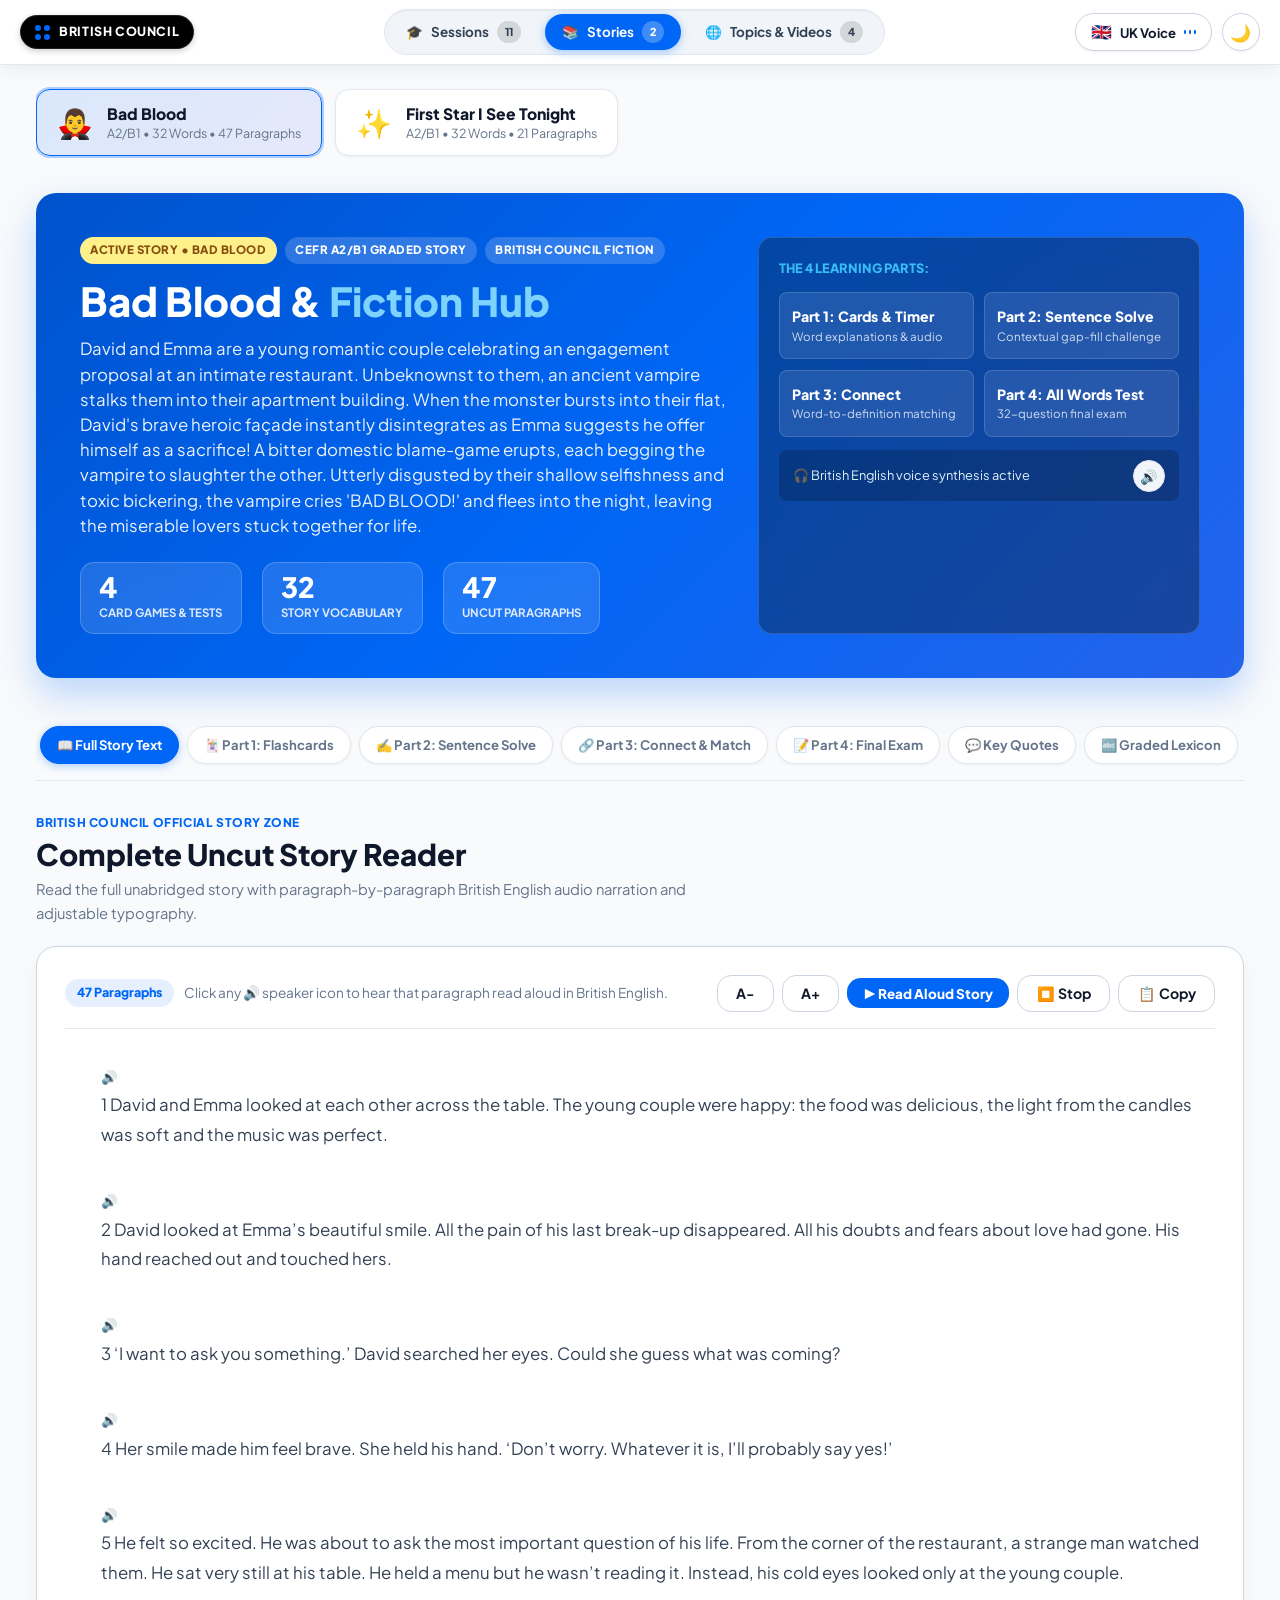
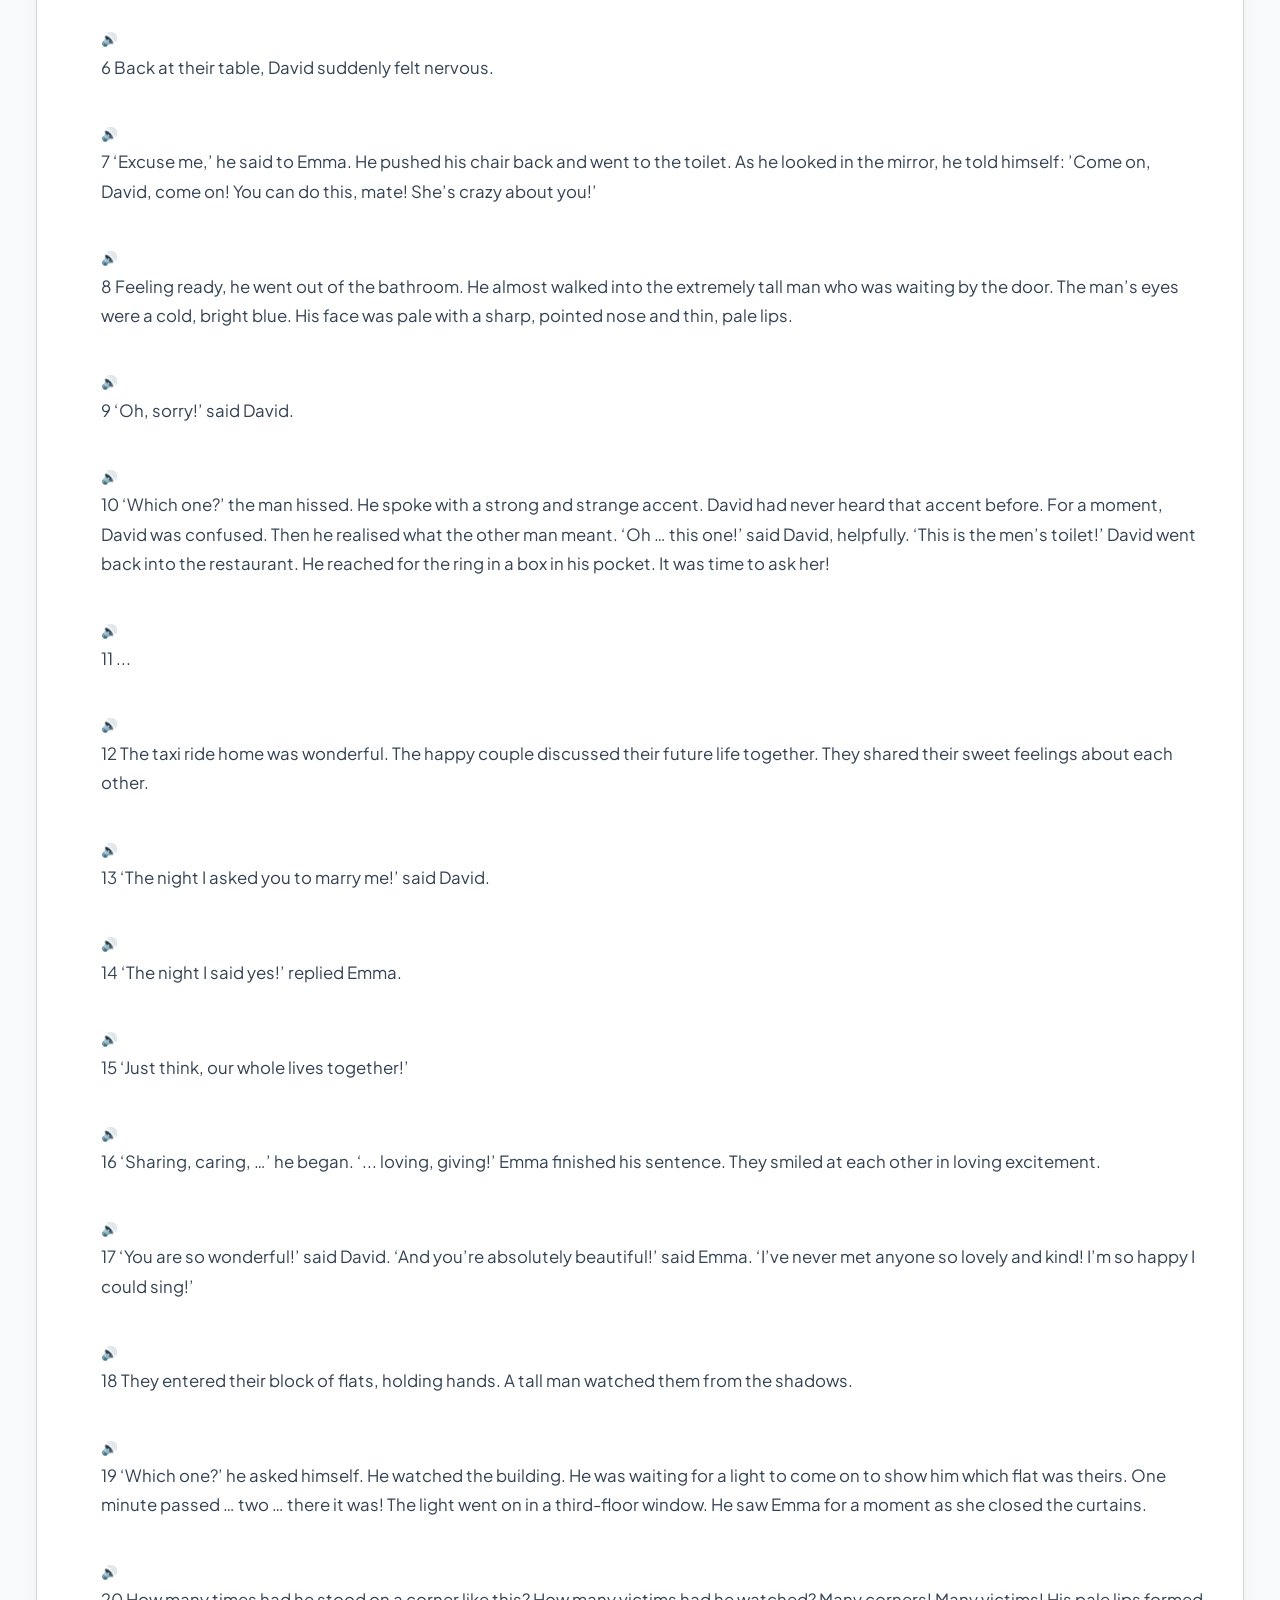
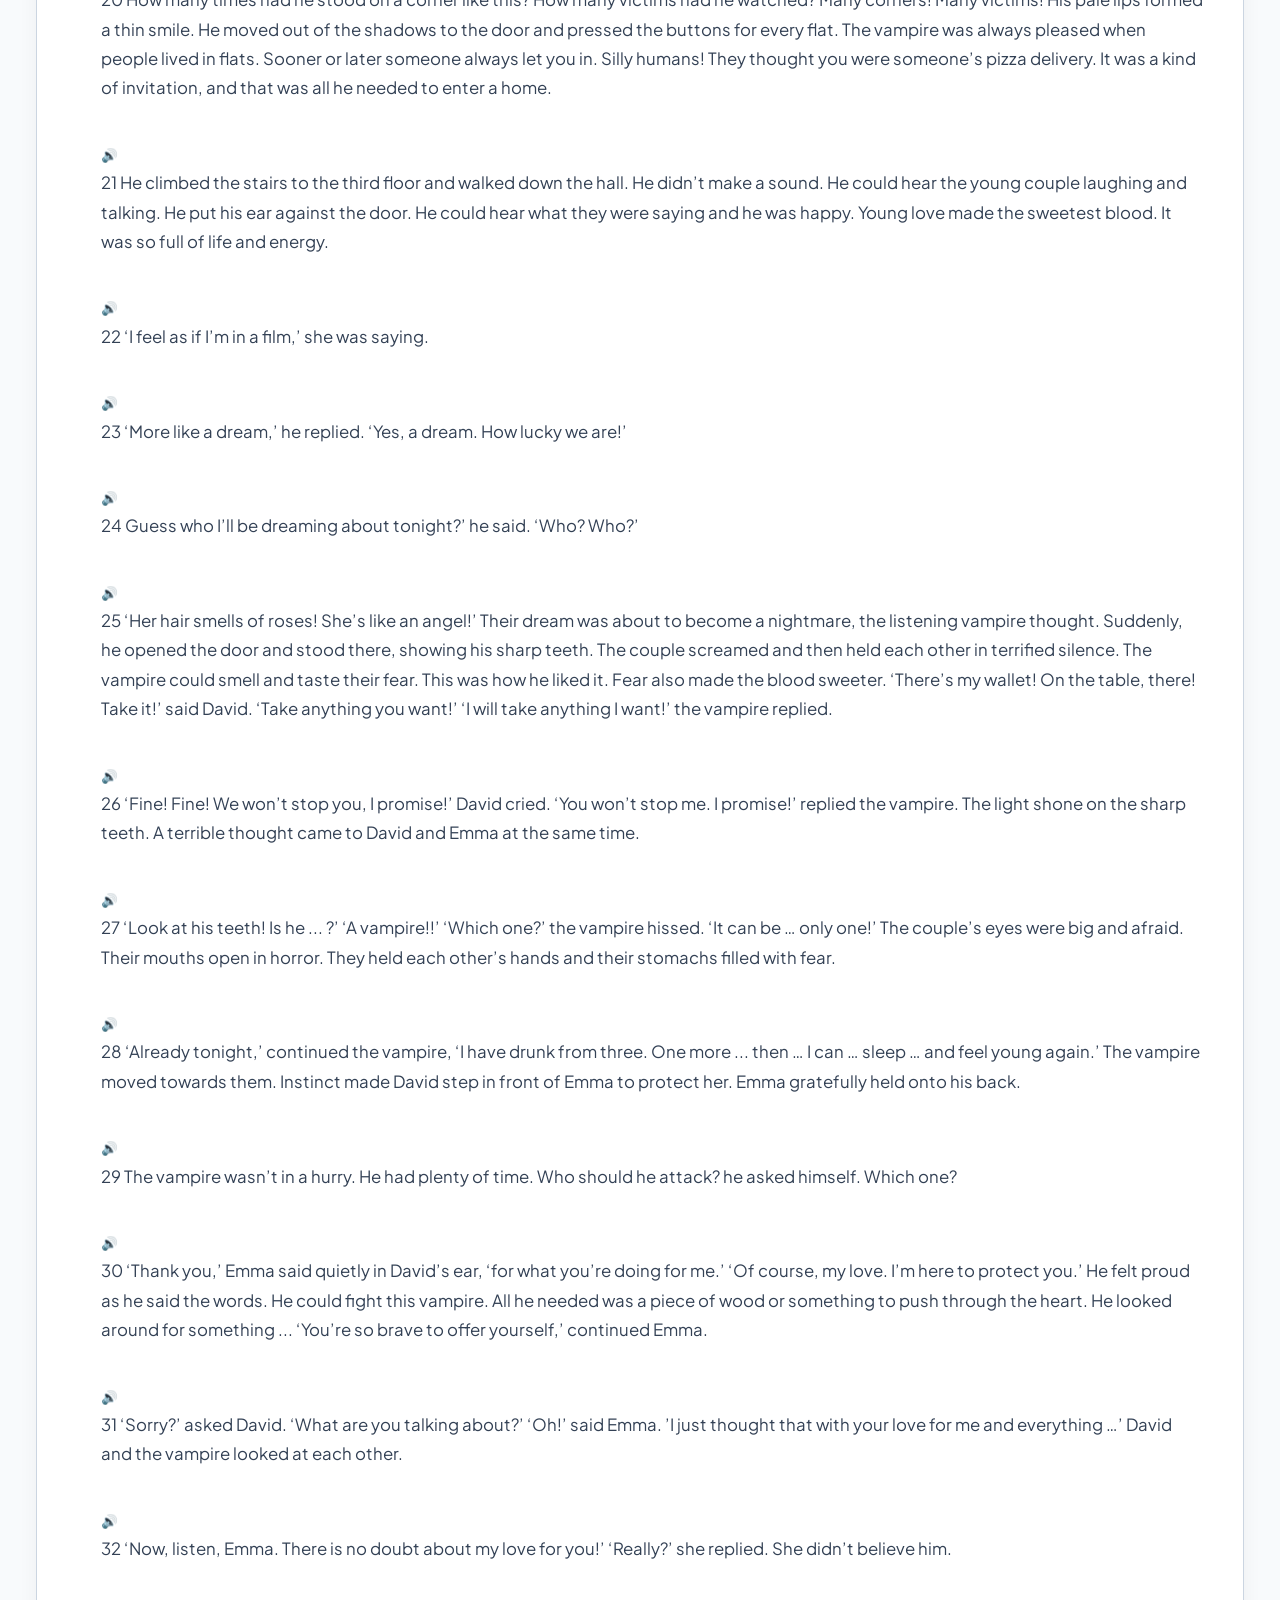
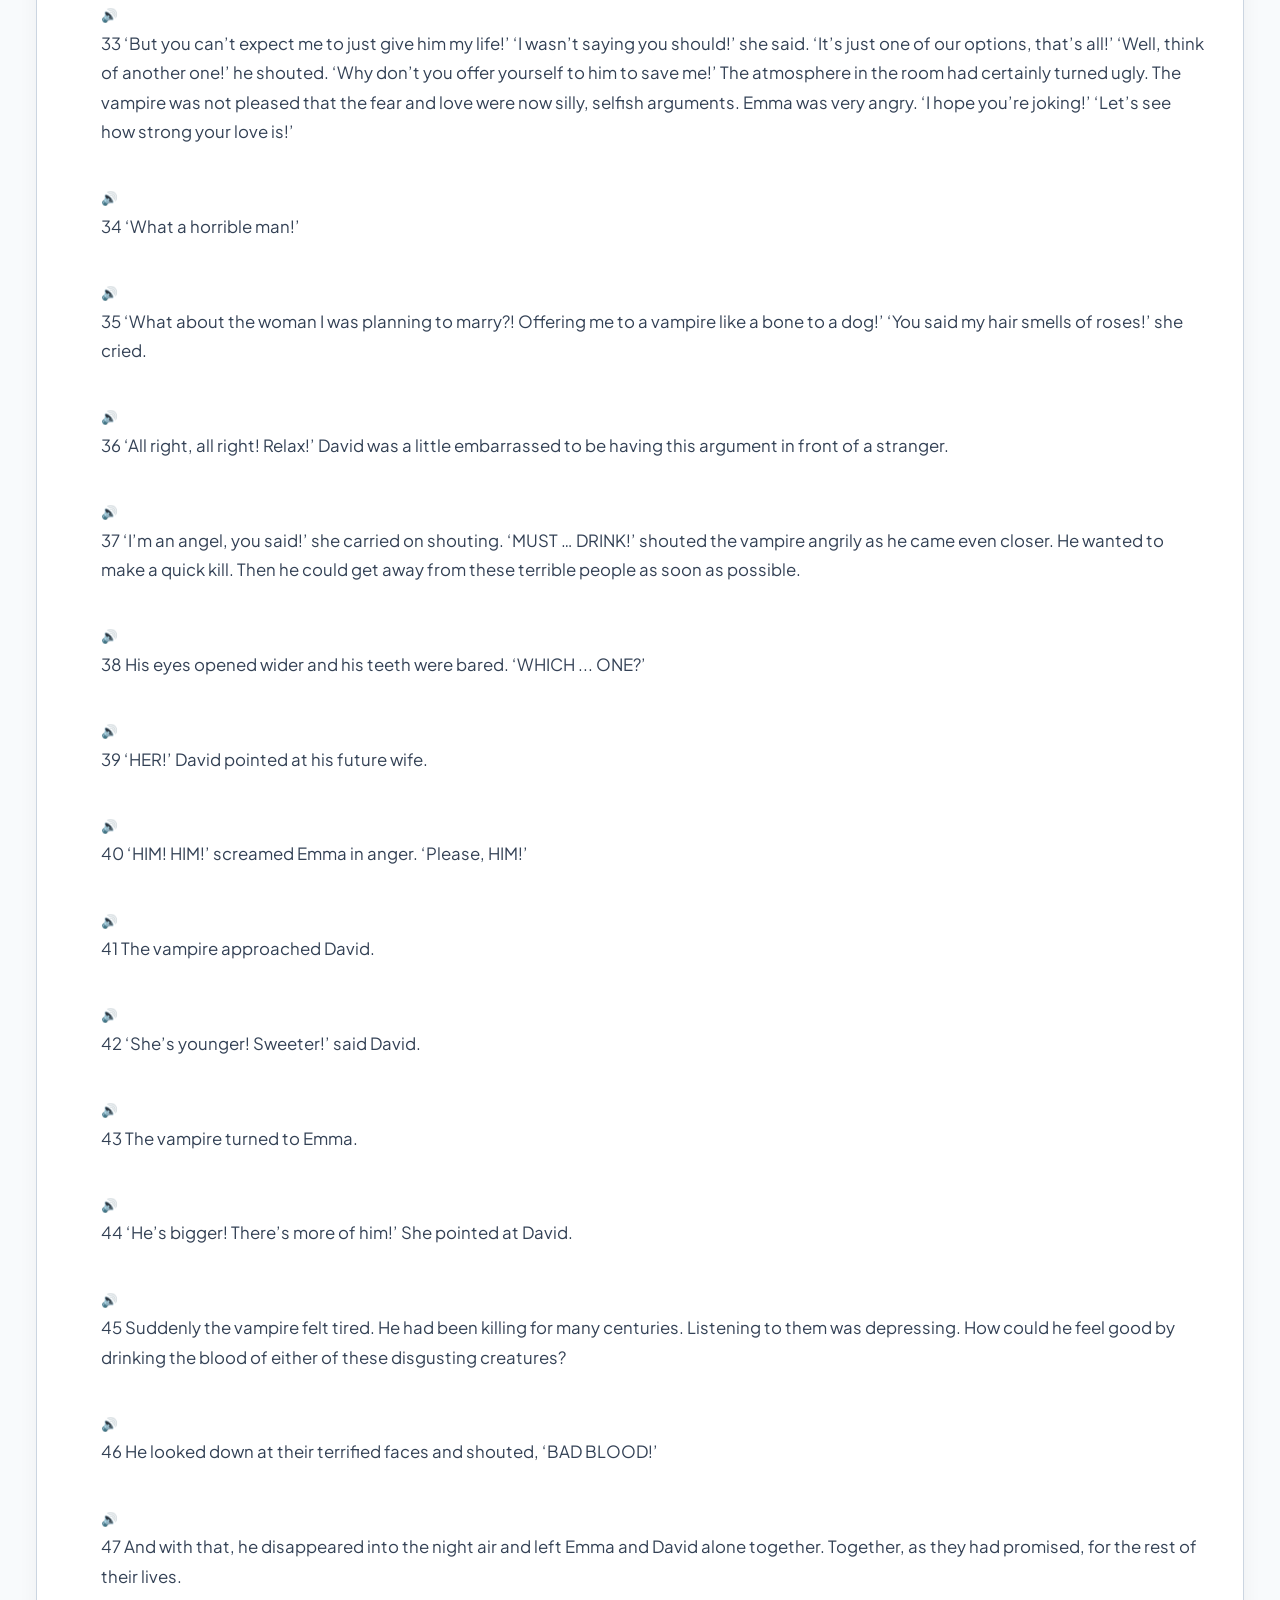
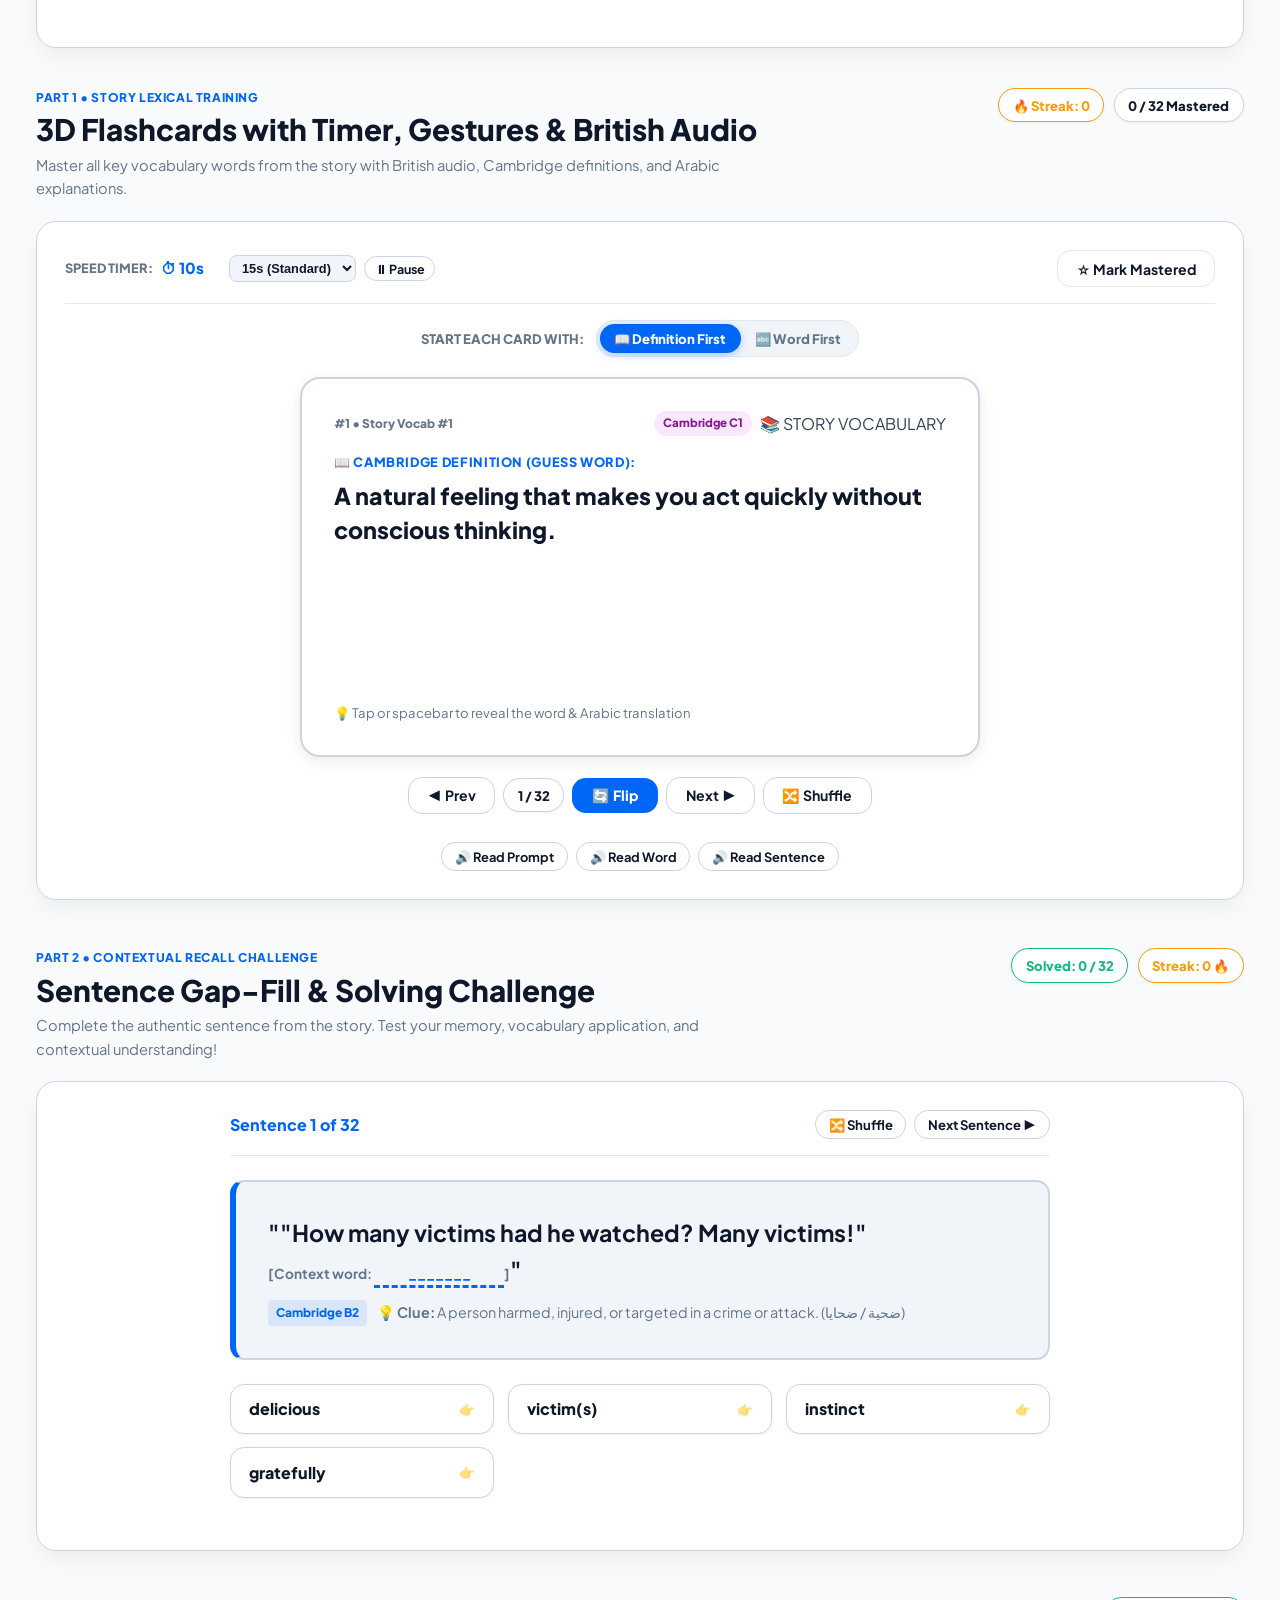
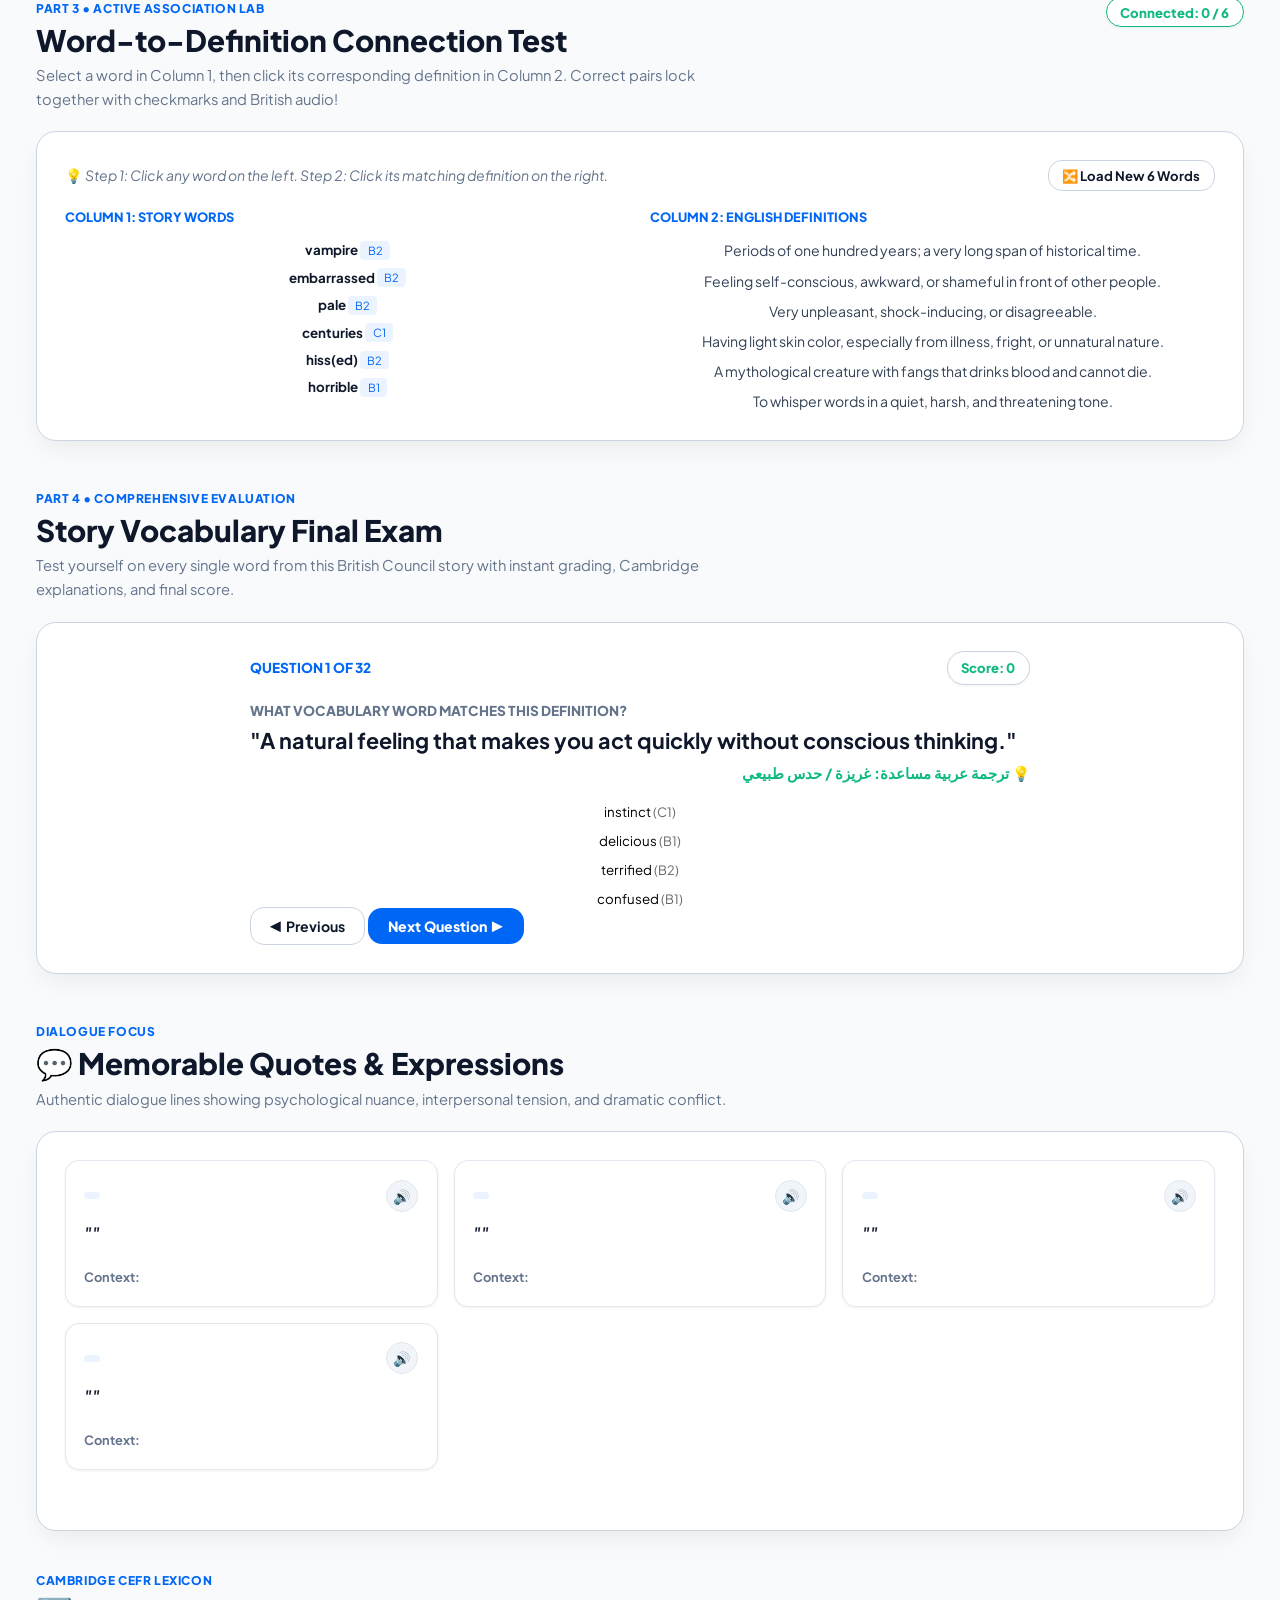
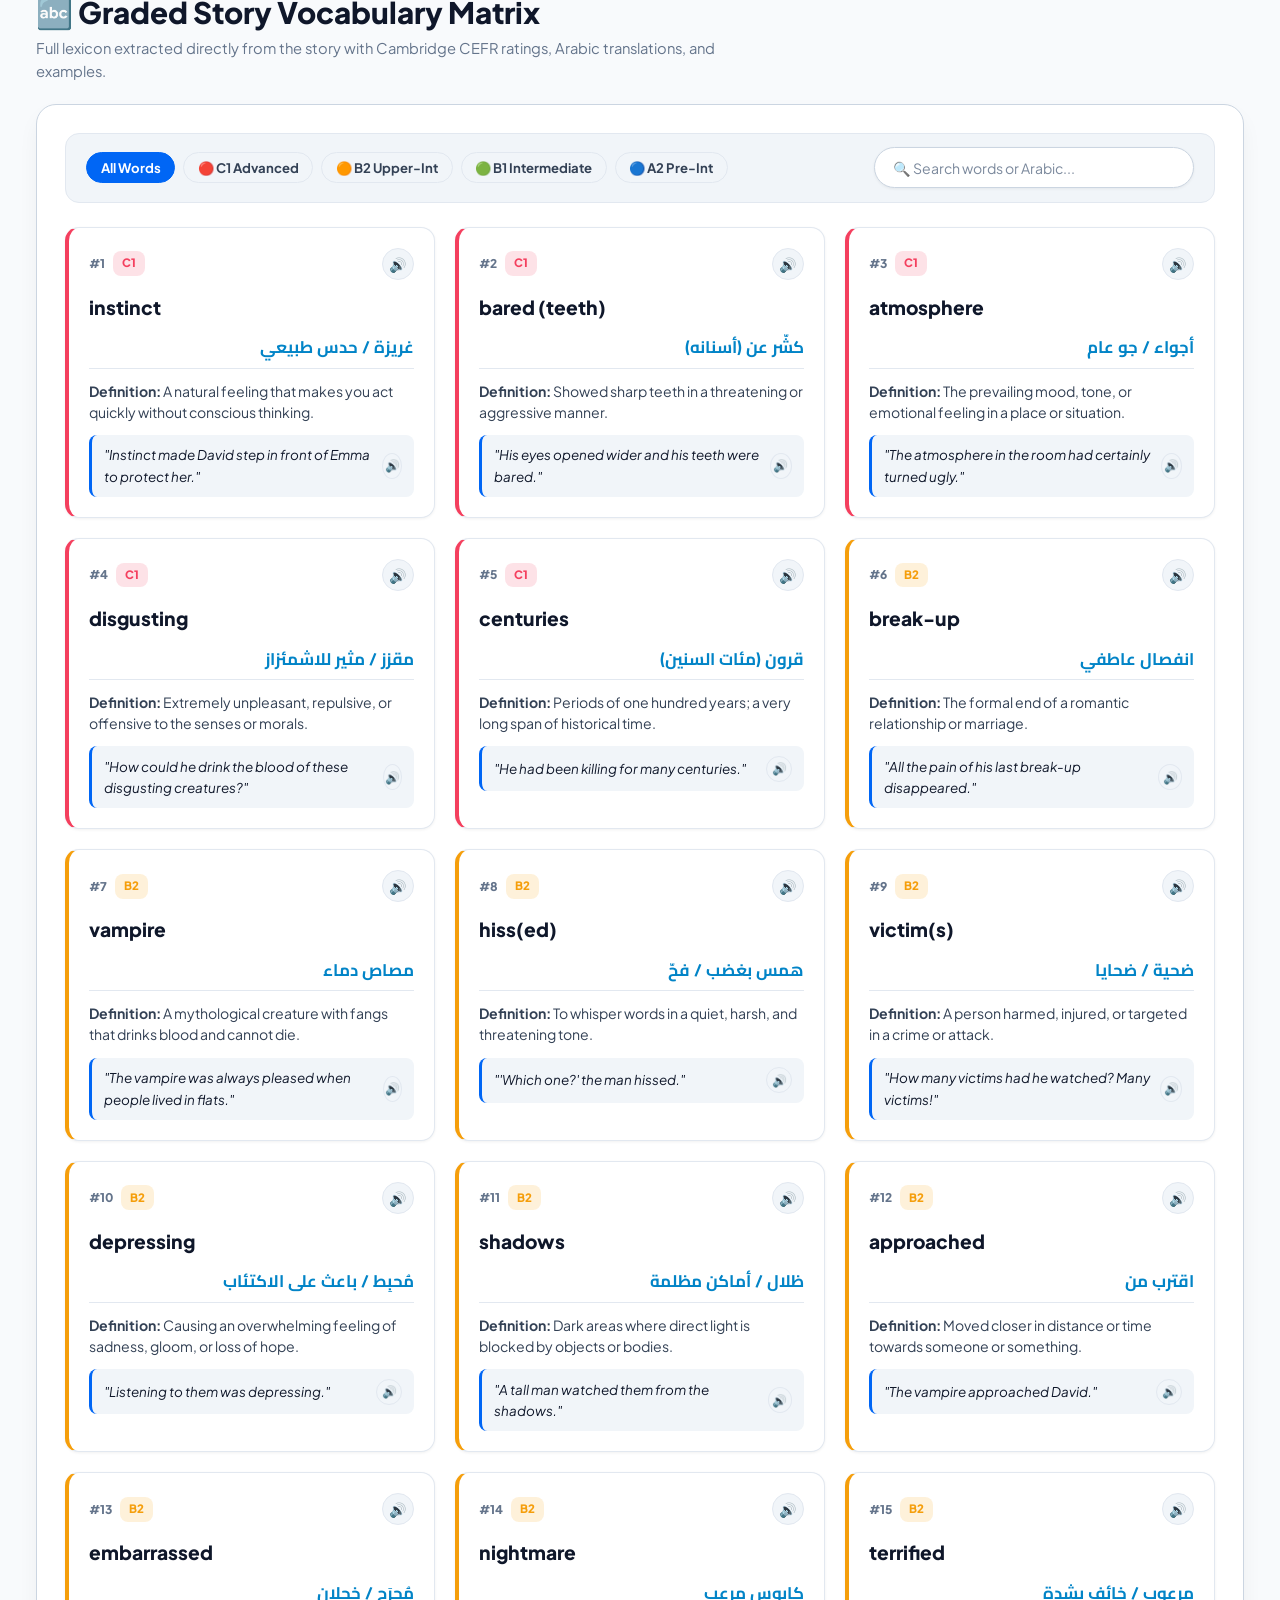
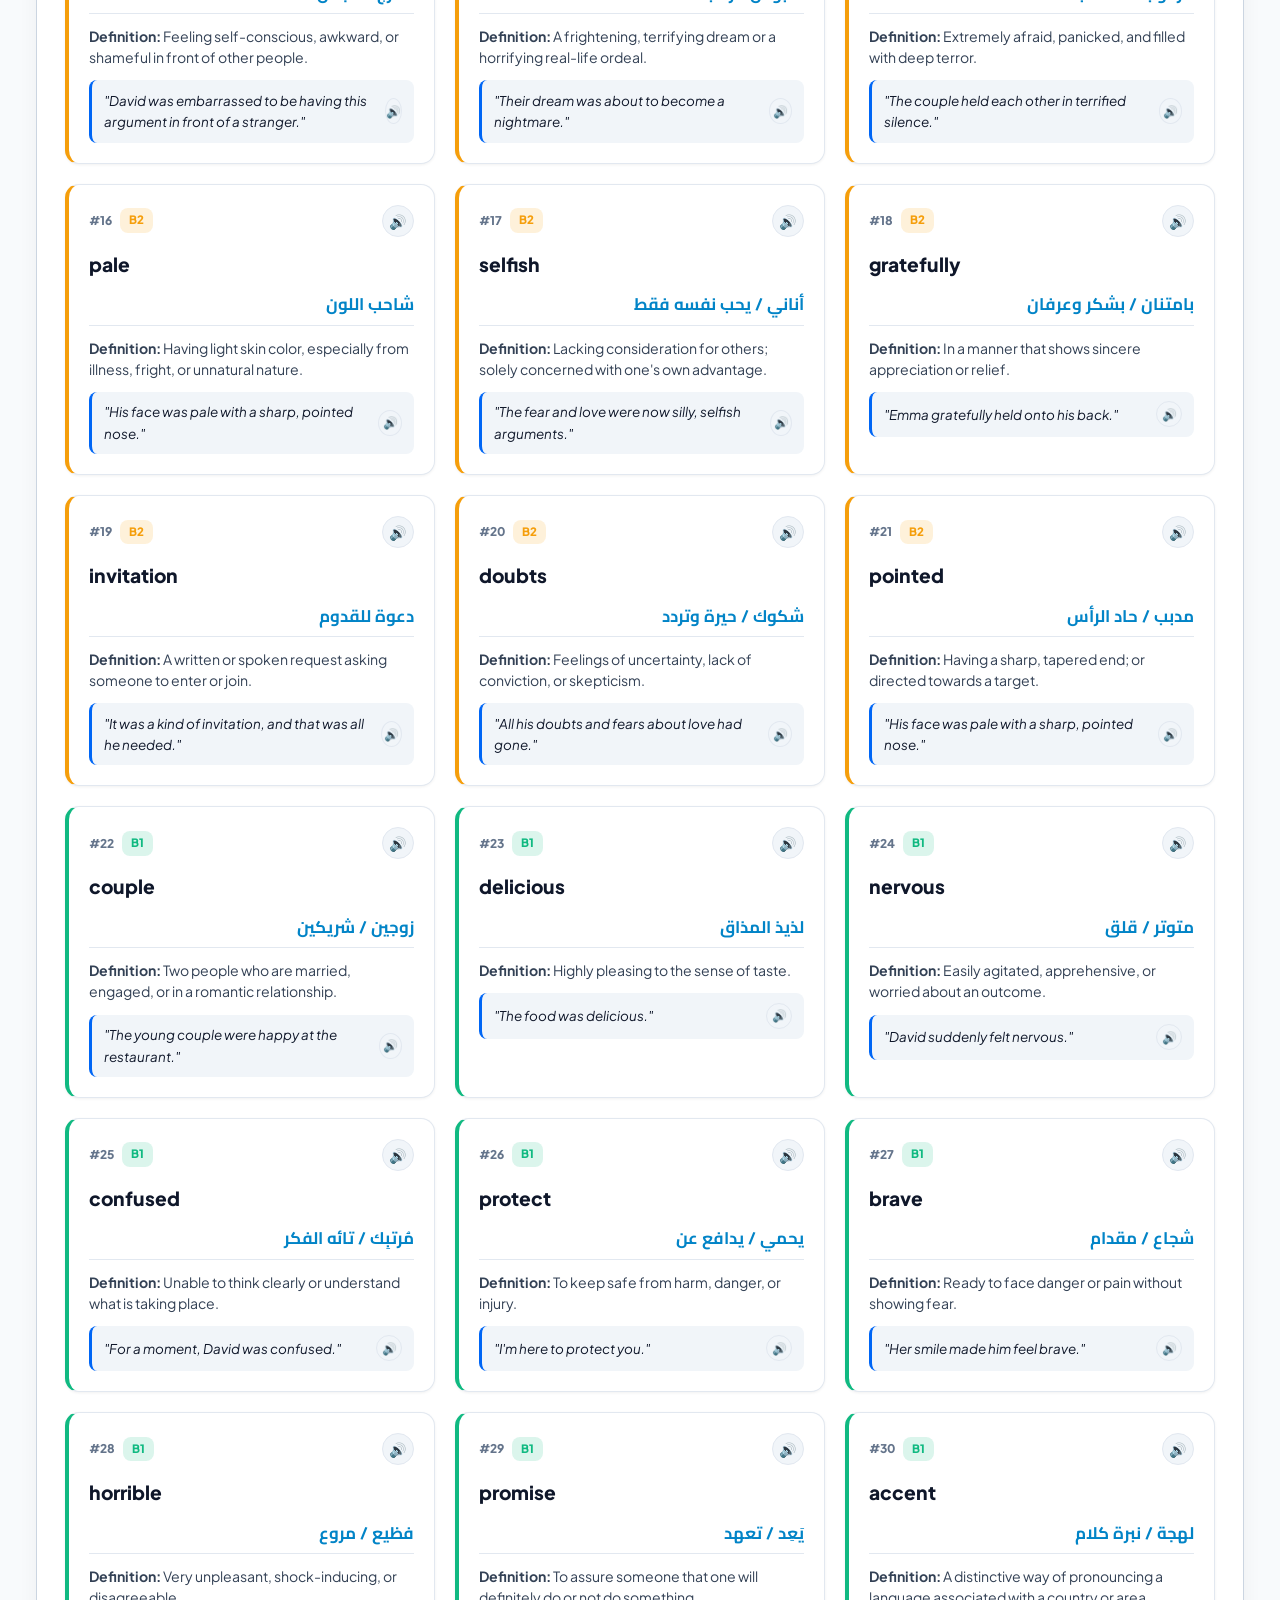
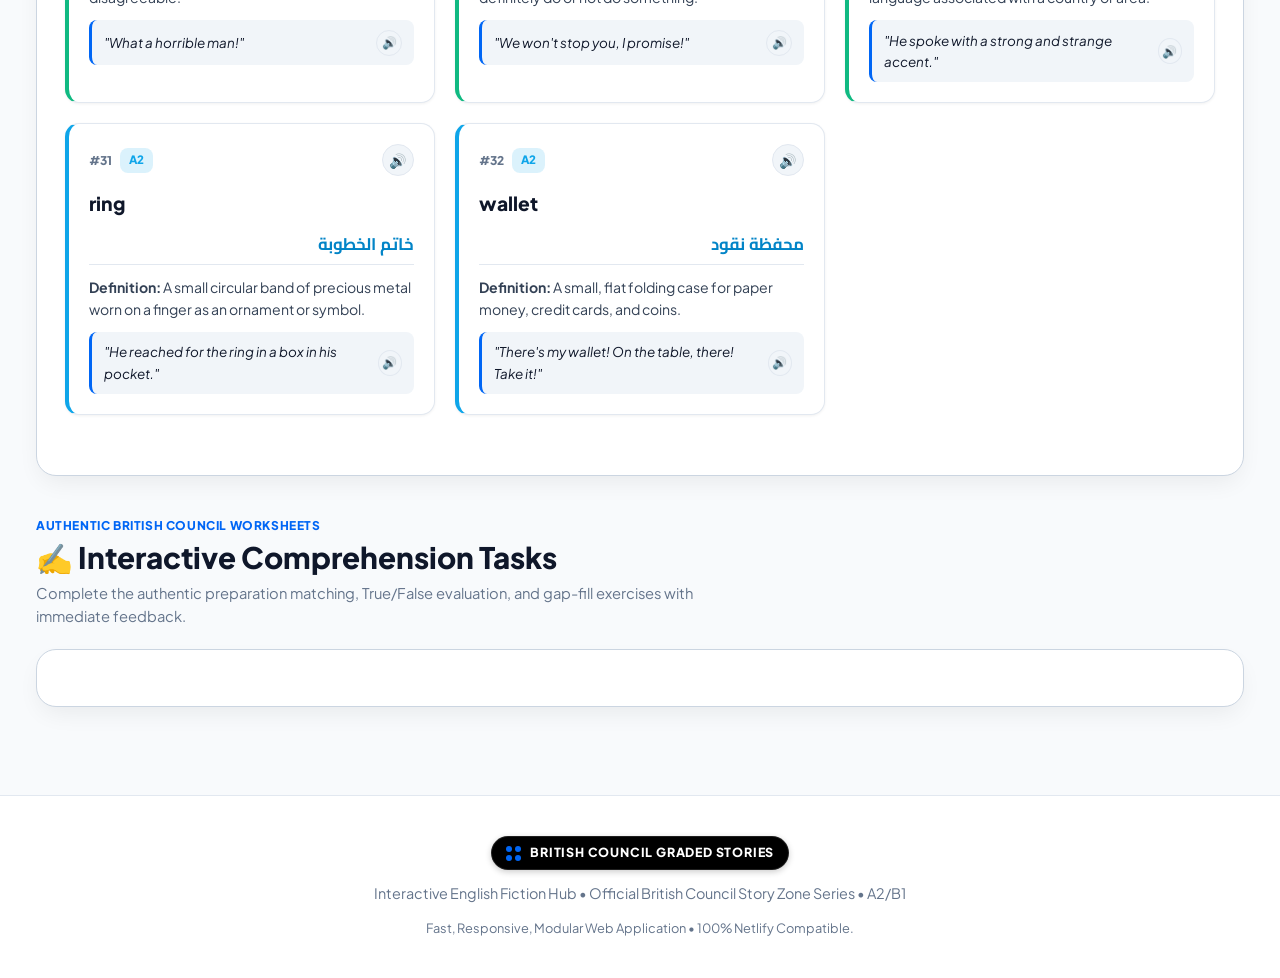
==== commit 4d447b19: "Fix mobile horizontal navbar scroll and organize hamburger drawer sessions" ====
--- a/stories.html
+++ b/stories.html
@@ -64,6 +64,19 @@
 
     </div>
 
+    <!-- Smooth Horizontal Swipe Navigation Strip for Mobile -->
+    <nav class="mobile-nav-scroll-strip" aria-label="Quick Mobile Navigation">
+      <a href="./stories.html" class="mobile-scroll-pill active">📚 Stories Hub</a>
+      <a href="./stories.html?story=bad_blood" class="mobile-scroll-pill">🧛‍♂️ Bad Blood</a>
+      <a href="./stories.html?story=first_star" class="mobile-scroll-pill">✨ First Star</a>
+      <a href="./index.html" class="mobile-scroll-pill">🎓 Course Sessions</a>
+      <a href="./topics.html" class="mobile-scroll-pill">🌐 Topics &amp; Videos</a>
+      <a href="#part1Flashcards" class="mobile-scroll-pill">🃏 Cards</a>
+      <a href="#part2GapFill" class="mobile-scroll-pill">✍️ Solve</a>
+      <a href="#part3Connect" class="mobile-scroll-pill">🔗 Connect</a>
+      <a href="#part4AllTest" class="mobile-scroll-pill">📝 Exam</a>
+    </nav>
+
     <!-- ========================================================================
          UNIFIED 3-PART HAMBURGER DRAWER SYSTEM
          ======================================================================== -->
@@ -83,28 +96,114 @@
         <div class="drawer-part-group">
           <div class="drawer-part-title">
             <span>🎓 PART 1: COURSE SESSIONS</span>
-            <span class="part-badge">12 Sessions</span>
+            <span class="part-badge">13 Sessions</span>
           </div>
           <a href="./index.html" class="drawer-item-link">
             <span class="drawer-item-icon">📂</span>
             <div class="drawer-item-text">
               <strong>All Course Sessions Hub</strong>
-              <small>Sessions 1, 2, 3, 10, 11, 12 Handouts &amp; Testing</small>
-            </div>
-          </a>
-          <div class="drawer-sublinks-grid">
-            <a href="./index.html" class="drawer-chip-link" onclick="localStorage.setItem('bc_active_session', '1')">Session 1</a>
-            <a href="./index.html" class="drawer-chip-link" onclick="localStorage.setItem('bc_active_session', '2')">Session 2</a>
-            <a href="./index.html" class="drawer-chip-link" onclick="localStorage.setItem('bc_active_session', '3')">Session 3</a>
-            <a href="./index.html" class="drawer-chip-link" onclick="localStorage.setItem('bc_active_session', '10')">Session 10</a>
-            <a href="./index.html" class="drawer-chip-link" onclick="localStorage.setItem('bc_active_session', '11')">Session 11</a>
-            <a href="./index.html" class="drawer-chip-link" onclick="localStorage.setItem('bc_active_session', '12')">Session 12</a>
-            <a href="./index.html" class="drawer-chip-link" onclick="localStorage.setItem('bc_active_session', '4')">Session 4</a>
-            <a href="./index.html" class="drawer-chip-link" onclick="localStorage.setItem('bc_active_session', '5')">Session 5</a>
-            <a href="./index.html" class="drawer-chip-link" onclick="localStorage.setItem('bc_active_session', '6')">Session 6</a>
-            <a href="./index.html" class="drawer-chip-link" onclick="localStorage.setItem('bc_active_session', '7')">Session 7</a>
-            <a href="./index.html" class="drawer-chip-link" onclick="localStorage.setItem('bc_active_session', '8')">Session 8</a>
-            <a href="./index.html" class="drawer-chip-link" onclick="localStorage.setItem('bc_active_session', '9')">Session 9</a>
+              <small>Sessions 1, 2, 3, 10, 11, 12, 13 Handouts &amp; Testing</small>
+            </div>
+          </a>
+          <div class="drawer-session-list">
+            <a href="./index.html?session=1" class="drawer-session-card" onclick="localStorage.setItem('bc_active_session', '1')">
+              <span class="drawer-session-num">01</span>
+              <div class="drawer-session-info">
+                <span class="drawer-session-title">Describing Things</span>
+                <span class="drawer-session-desc">Tools, Dimensions &amp; Workshop Materials</span>
+              </div>
+              <span class="drawer-session-status">Interactive</span>
+            </a>
+            <a href="./index.html?session=2" class="drawer-session-card" onclick="localStorage.setItem('bc_active_session', '2')">
+              <span class="drawer-session-num">02</span>
+              <div class="drawer-session-info">
+                <span class="drawer-session-title">Travel Arrangements</span>
+                <span class="drawer-session-desc">Airport Delays, Indirect Qs &amp; Past Tenses</span>
+              </div>
+              <span class="drawer-session-status">Interactive</span>
+            </a>
+            <a href="./index.html?session=3" class="drawer-session-card" onclick="localStorage.setItem('bc_active_session', '3')">
+              <span class="drawer-session-num">03</span>
+              <div class="drawer-session-info">
+                <span class="drawer-session-title">The Decision Process</span>
+                <span class="drawer-session-desc">Ways to Express Regret &amp; Evaluation Lab</span>
+              </div>
+              <span class="drawer-session-status">Interactive</span>
+            </a>
+            <a href="./index.html?session=4" class="drawer-session-card" onclick="localStorage.setItem('bc_active_session', '4')">
+              <span class="drawer-session-num">04</span>
+              <div class="drawer-session-info">
+                <span class="drawer-session-title">Future Plans &amp; Ambitions</span>
+                <span class="drawer-session-desc">Career Goals &amp; Life Milestones</span>
+              </div>
+            </a>
+            <a href="./index.html?session=5" class="drawer-session-card" onclick="localStorage.setItem('bc_active_session', '5')">
+              <span class="drawer-session-num">05</span>
+              <div class="drawer-session-info">
+                <span class="drawer-session-title">Work &amp; Workplace Culture</span>
+                <span class="drawer-session-desc">Office Collaboration &amp; Meetings</span>
+              </div>
+            </a>
+            <a href="./index.html?session=6" class="drawer-session-card" onclick="localStorage.setItem('bc_active_session', '6')">
+              <span class="drawer-session-num">06</span>
+              <div class="drawer-session-info">
+                <span class="drawer-session-title">Technology &amp; Society</span>
+                <span class="drawer-session-desc">AI, Digital Trends &amp; Modern Life</span>
+              </div>
+            </a>
+            <a href="./index.html?session=7" class="drawer-session-card" onclick="localStorage.setItem('bc_active_session', '7')">
+              <span class="drawer-session-num">07</span>
+              <div class="drawer-session-info">
+                <span class="drawer-session-title">Health &amp; Well-being</span>
+                <span class="drawer-session-desc">Balanced Lifestyle &amp; Stress Relief</span>
+              </div>
+            </a>
+            <a href="./index.html?session=8" class="drawer-session-card" onclick="localStorage.setItem('bc_active_session', '8')">
+              <span class="drawer-session-num">08</span>
+              <div class="drawer-session-info">
+                <span class="drawer-session-title">Culture &amp; Communities</span>
+                <span class="drawer-session-desc">Traditions &amp; Social Customs</span>
+              </div>
+            </a>
+            <a href="./index.html?session=9" class="drawer-session-card" onclick="localStorage.setItem('bc_active_session', '9')">
+              <span class="drawer-session-num">09</span>
+              <div class="drawer-session-info">
+                <span class="drawer-session-title">Environment &amp; Nature</span>
+                <span class="drawer-session-desc">Climate, Conservation &amp; Wildlife</span>
+              </div>
+            </a>
+            <a href="./index.html?session=10" class="drawer-session-card" onclick="localStorage.setItem('bc_active_session', '10')">
+              <span class="drawer-session-num">10</span>
+              <div class="drawer-session-info">
+                <span class="drawer-session-title">Planning Events</span>
+                <span class="drawer-session-desc">5 Event Profiles, Second Conditional &amp; Team Tasks</span>
+              </div>
+              <span class="drawer-session-status">Interactive</span>
+            </a>
+            <a href="./index.html?session=11" class="drawer-session-card" onclick="localStorage.setItem('bc_active_session', '11')">
+              <span class="drawer-session-num">11</span>
+              <div class="drawer-session-info">
+                <span class="drawer-session-title">Study Advice &amp; Habits</span>
+                <span class="drawer-session-desc">Memory Techniques, Listening &amp; Note-Taking</span>
+              </div>
+              <span class="drawer-session-status">Interactive</span>
+            </a>
+            <a href="./index.html?session=12" class="drawer-session-card" onclick="localStorage.setItem('bc_active_session', '12')">
+              <span class="drawer-session-num">12</span>
+              <div class="drawer-session-info">
+                <span class="drawer-session-title">Character Analysis</span>
+                <span class="drawer-session-desc">Personality Traits, Lead-In &amp; Classroom Notes</span>
+              </div>
+              <span class="drawer-session-status">Interactive</span>
+            </a>
+            <a href="./index.html?session=13" class="drawer-session-card" onclick="localStorage.setItem('bc_active_session', '13')">
+              <span class="drawer-session-num">13</span>
+              <div class="drawer-session-info">
+                <span class="drawer-session-title">Storytelling &amp; Narrative Tenses</span>
+                <span class="drawer-session-desc">Past Tenses, Fred the Fish &amp; Timeline Lab</span>
+              </div>
+              <span class="drawer-session-status">Interactive</span>
+            </a>
           </div>
         </div>
 
--- a/css/style.css
+++ b/css/style.css
@@ -512,32 +512,158 @@
 }
 
 /* Responsive collapse on mobile */
-@media (max-width: 600px) {
+@media (max-width: 899px) {
+  .app-toolbar {
+    position: sticky;
+    top: 0;
+    z-index: 1000;
+  }
+
   .toolbar-wrap {
     padding: 0 0.75rem;
+    height: 54px;
     gap: 0.5rem;
   }
-  .session-select-box {
-    min-width: 160px;
-    max-width: 180px;
-    font-size: 0.78rem;
-    padding: 0 1.8rem 0 0.65rem;
-    height: 36px;
-  }
+
+  .toolbar-left {
+    gap: 0.5rem;
+    flex: 1;
+    min-width: 0;
+  }
+
+  .bc-brand-badge {
+    padding: 0.35rem 0.65rem;
+    font-size: 0.74rem;
+    gap: 0.45rem;
+  }
+
+  .toolbar-divider {
+    display: none;
+  }
+
+  .desktop-only-select {
+    display: none !important;
+  }
+
   .voice-tool-btn .voice-label {
     display: none;
   }
+
   .voice-tool-btn {
     padding: 0 0.55rem;
     height: 36px;
   }
+
   .theme-tool-btn {
     width: 36px;
     height: 36px;
   }
-  .toolbar-divider {
+
+  .menu-mobile-btn {
+    width: 36px;
+    height: 36px;
+  }
+}
+
+/* --------------------------------------------------------------------------
+   SILKY SMOOTH MOBILE HORIZONTAL NAVIGATION STRIP (SWIPEABLE)
+   -------------------------------------------------------------------------- */
+.mobile-nav-scroll-strip {
+  display: flex;
+  align-items: center;
+  gap: 0.5rem;
+  overflow-x: auto;
+  -webkit-overflow-scrolling: touch;
+  scrollbar-width: none;
+  white-space: nowrap;
+  padding: 0.45rem 0.75rem 0.55rem;
+  border-top: 1px solid var(--border-light);
+  background: var(--bg-header);
+  backdrop-filter: blur(16px);
+  -webkit-backdrop-filter: blur(16px);
+  touch-action: pan-x;
+  width: 100%;
+}
+
+.mobile-nav-scroll-strip::-webkit-scrollbar {
+  display: none;
+}
+
+@media (min-width: 900px) {
+  .mobile-nav-scroll-strip {
     display: none;
   }
+}
+
+.mobile-scroll-pill {
+  display: inline-flex;
+  align-items: center;
+  gap: 0.35rem;
+  padding: 0.4rem 0.8rem;
+  border-radius: var(--radius-full);
+  background: var(--bg-surface);
+  border: 1px solid var(--border-medium);
+  color: var(--text-body);
+  font-size: 0.8rem;
+  font-weight: 700;
+  text-decoration: none;
+  white-space: nowrap;
+  flex-shrink: 0;
+  transition: all var(--transition-fast);
+  box-shadow: var(--shadow-sm);
+  touch-action: manipulation;
+}
+
+.mobile-scroll-pill:hover,
+.mobile-scroll-pill:active {
+  background: rgba(0, 102, 245, 0.08);
+  border-color: var(--bc-blue);
+  color: var(--bc-blue);
+}
+
+.mobile-scroll-pill.active {
+  background: var(--bc-blue) !important;
+  color: #ffffff !important;
+  border-color: var(--bc-blue) !important;
+  box-shadow: 0 2px 8px rgba(0, 102, 245, 0.35);
+}
+
+.mobile-session-select-wrap {
+  display: inline-flex;
+  align-items: center;
+  position: relative;
+  flex-shrink: 0;
+}
+
+.mobile-session-select {
+  appearance: none;
+  -webkit-appearance: none;
+  background: var(--bg-surface);
+  border: 1.5px solid var(--bc-blue);
+  color: var(--bc-blue);
+  font-size: 16px !important;
+  font-weight: 800;
+  height: 34px;
+  padding: 0 1.9rem 0 0.85rem;
+  border-radius: var(--radius-full);
+  cursor: pointer;
+  outline: none;
+  box-shadow: var(--shadow-sm);
+  white-space: nowrap;
+  max-width: 230px;
+}
+
+.mobile-session-select-wrap::after {
+  content: "";
+  position: absolute;
+  right: 0.75rem;
+  top: 50%;
+  width: 6px;
+  height: 6px;
+  border-right: 2px solid var(--bc-blue);
+  border-bottom: 2px solid var(--bc-blue);
+  transform: translateY(-65%) rotate(45deg);
+  pointer-events: none;
 }
 
 /* --------------------------------------------------------------------------
@@ -2927,6 +3053,81 @@
   font-size: 0.76rem;
   color: var(--text-muted);
   margin-top: 0.15rem;
+}
+
+/* Drawer Session Cards List */
+.drawer-session-list {
+  display: flex;
+  flex-direction: column;
+  gap: 0.5rem;
+  margin-top: 0.65rem;
+}
+
+.drawer-session-card {
+  display: flex;
+  align-items: center;
+  gap: 0.75rem;
+  padding: 0.65rem 0.85rem;
+  border-radius: var(--radius-md);
+  background: var(--bg-surface);
+  border: 1px solid var(--border-light);
+  text-decoration: none;
+  transition: all var(--transition-fast);
+  color: var(--text-main);
+  touch-action: manipulation;
+}
+
+.drawer-session-card:hover, .drawer-session-card.active {
+  background: rgba(0, 102, 245, 0.08);
+  border-color: var(--bc-blue);
+  transform: translateX(3px);
+}
+
+.drawer-session-num {
+  font-size: 0.75rem;
+  font-weight: 900;
+  background: rgba(0, 102, 245, 0.12);
+  color: var(--bc-blue);
+  padding: 0.25rem 0.55rem;
+  border-radius: var(--radius-sm);
+  flex-shrink: 0;
+  letter-spacing: 0.5px;
+}
+
+.drawer-session-info {
+  display: flex;
+  flex-direction: column;
+  gap: 0.12rem;
+  min-width: 0;
+  flex: 1;
+}
+
+.drawer-session-title {
+  font-size: 0.88rem;
+  font-weight: 700;
+  color: var(--text-main);
+  white-space: nowrap;
+  overflow: hidden;
+  text-overflow: ellipsis;
+}
+
+.drawer-session-desc {
+  font-size: 0.72rem;
+  color: var(--text-muted);
+  white-space: nowrap;
+  overflow: hidden;
+  text-overflow: ellipsis;
+}
+
+.drawer-session-status {
+  font-size: 0.65rem;
+  font-weight: 800;
+  text-transform: uppercase;
+  background: rgba(16, 185, 129, 0.12);
+  color: var(--emerald);
+  padding: 0.15rem 0.5rem;
+  border-radius: var(--radius-full);
+  flex-shrink: 0;
 }
 
 .drawer-sublinks-grid {
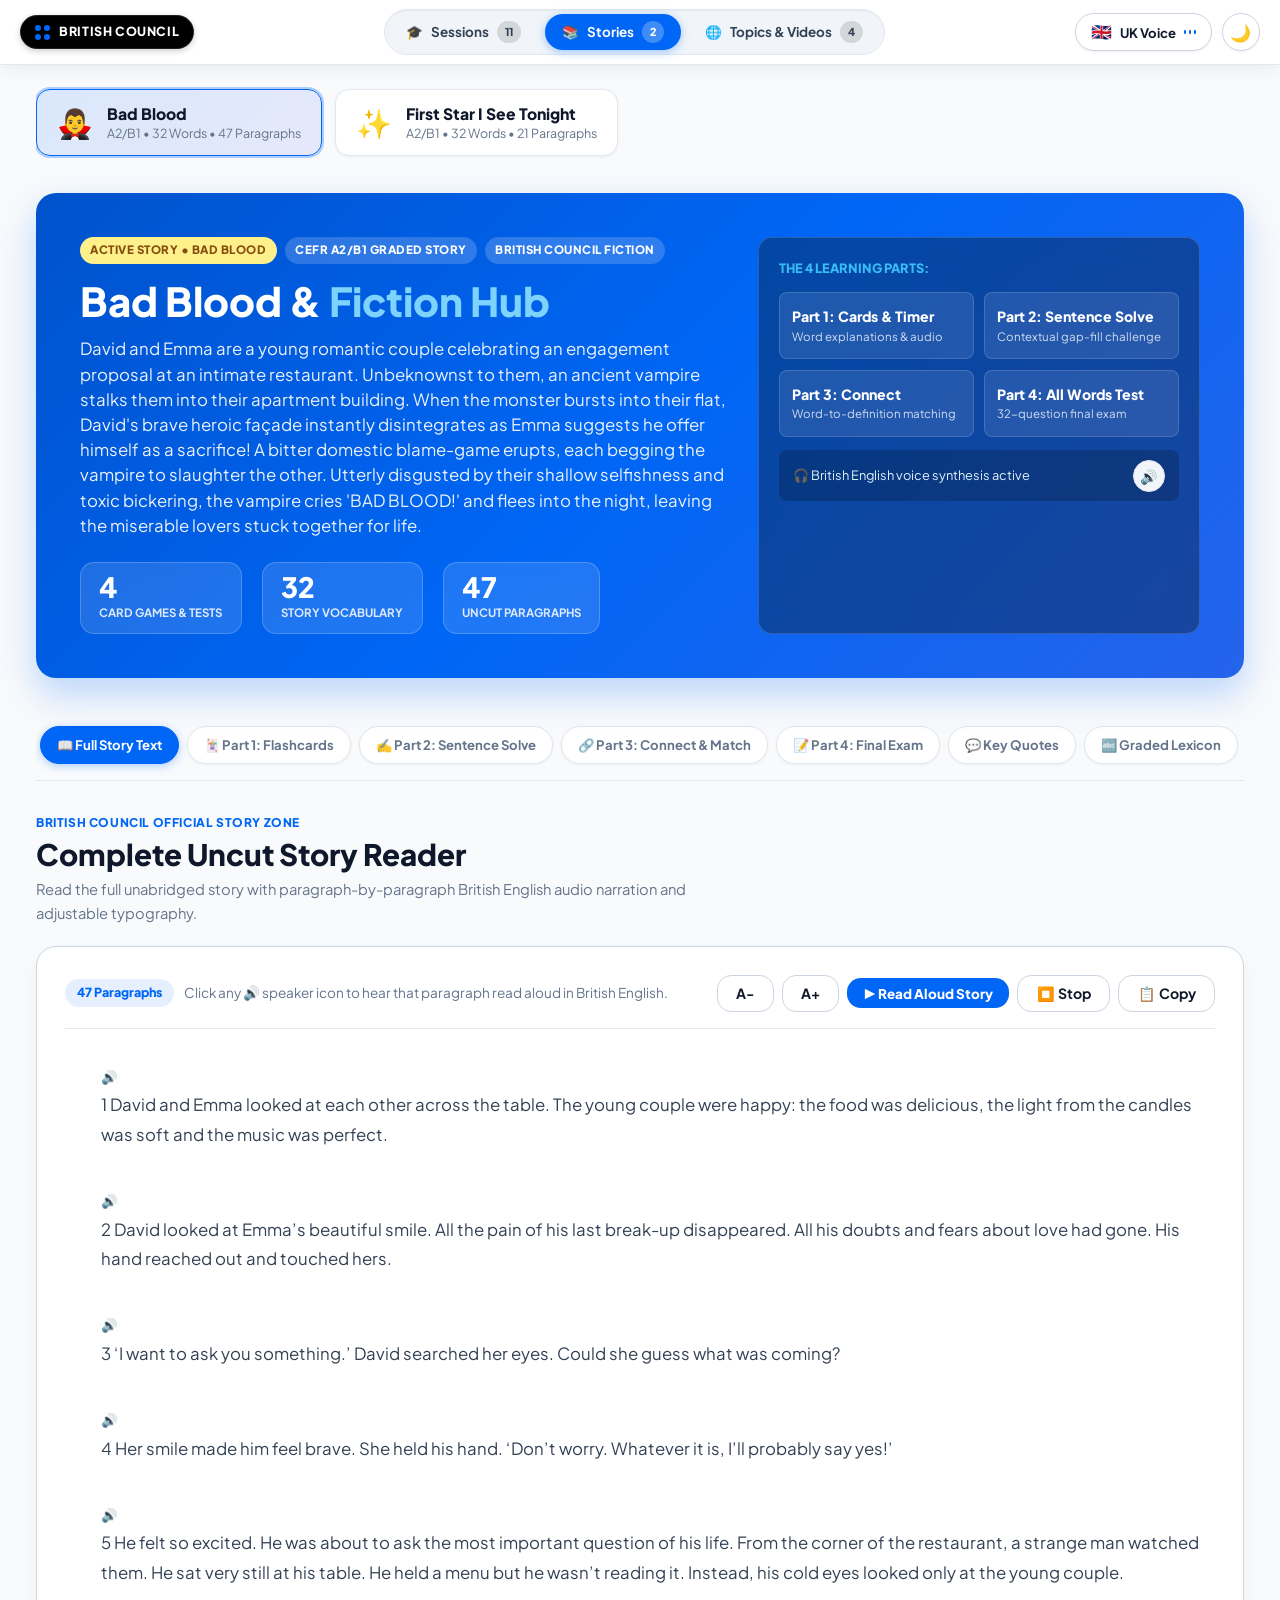
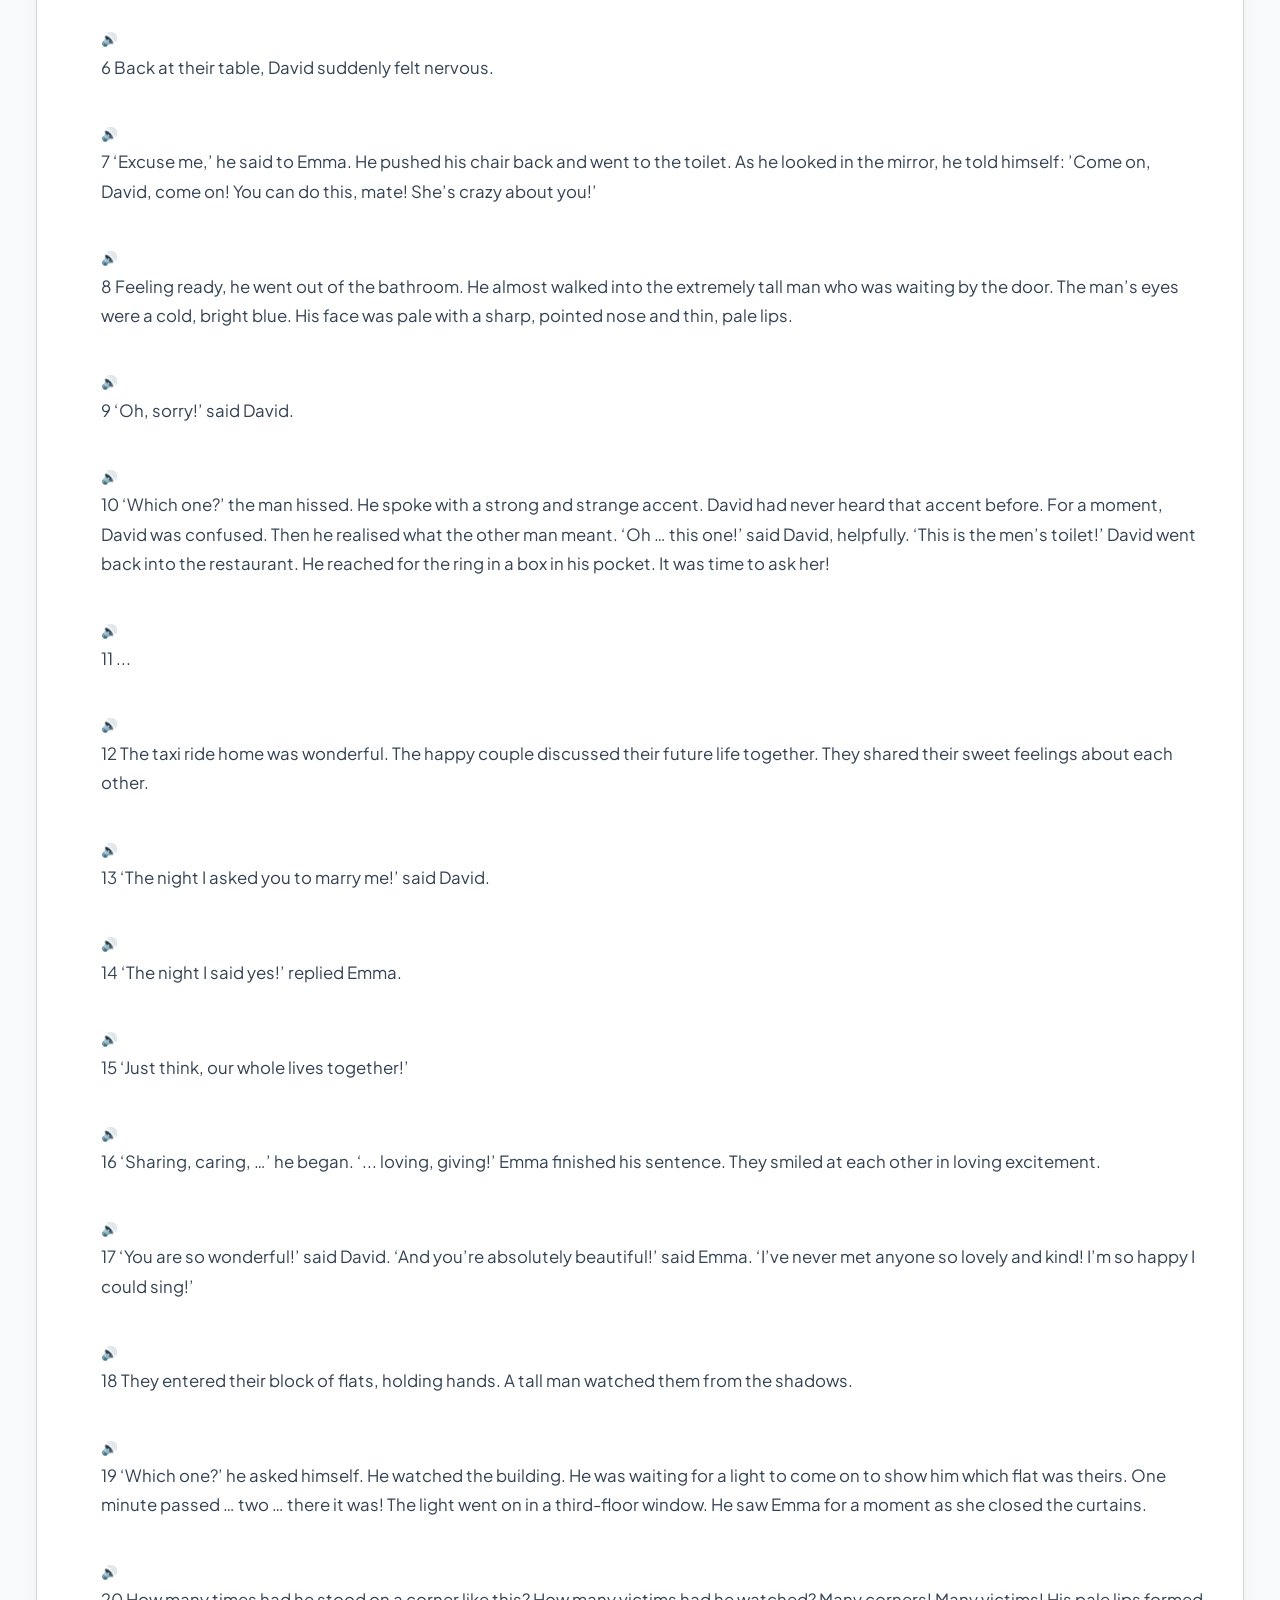
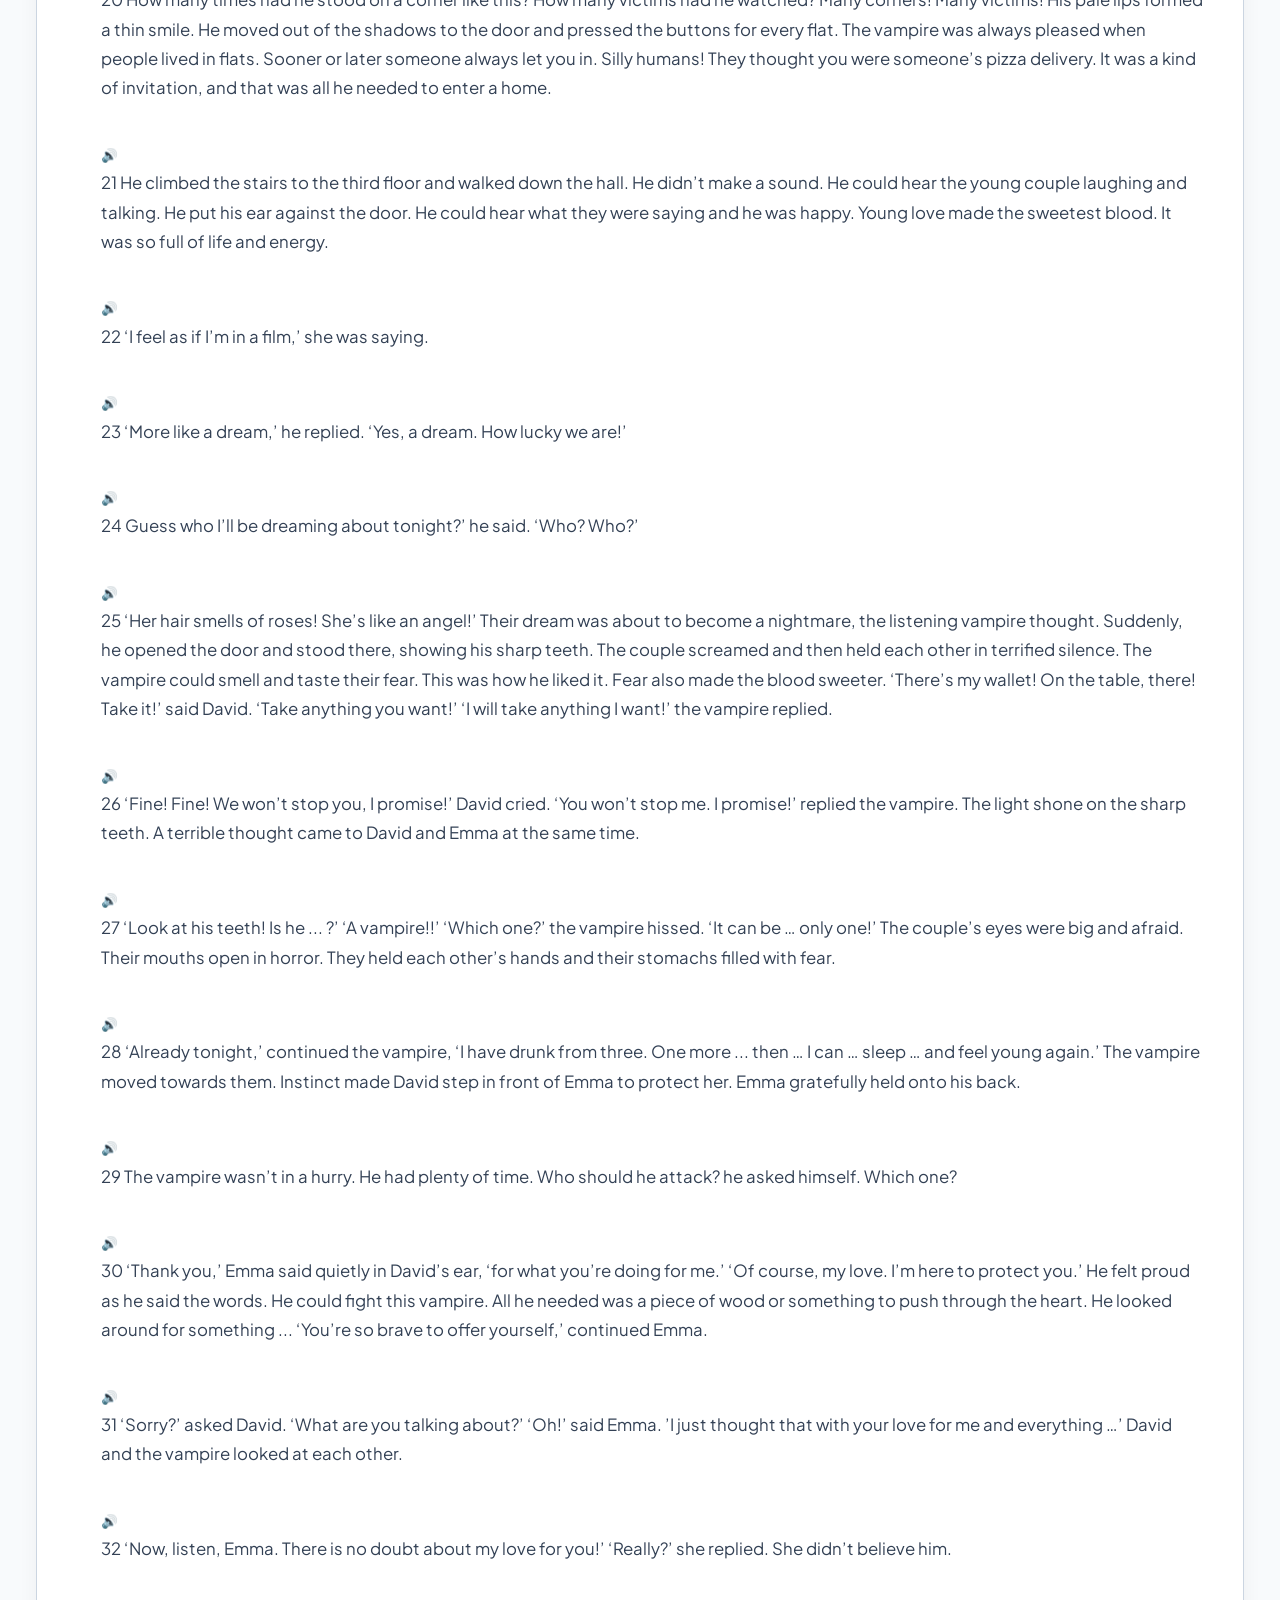
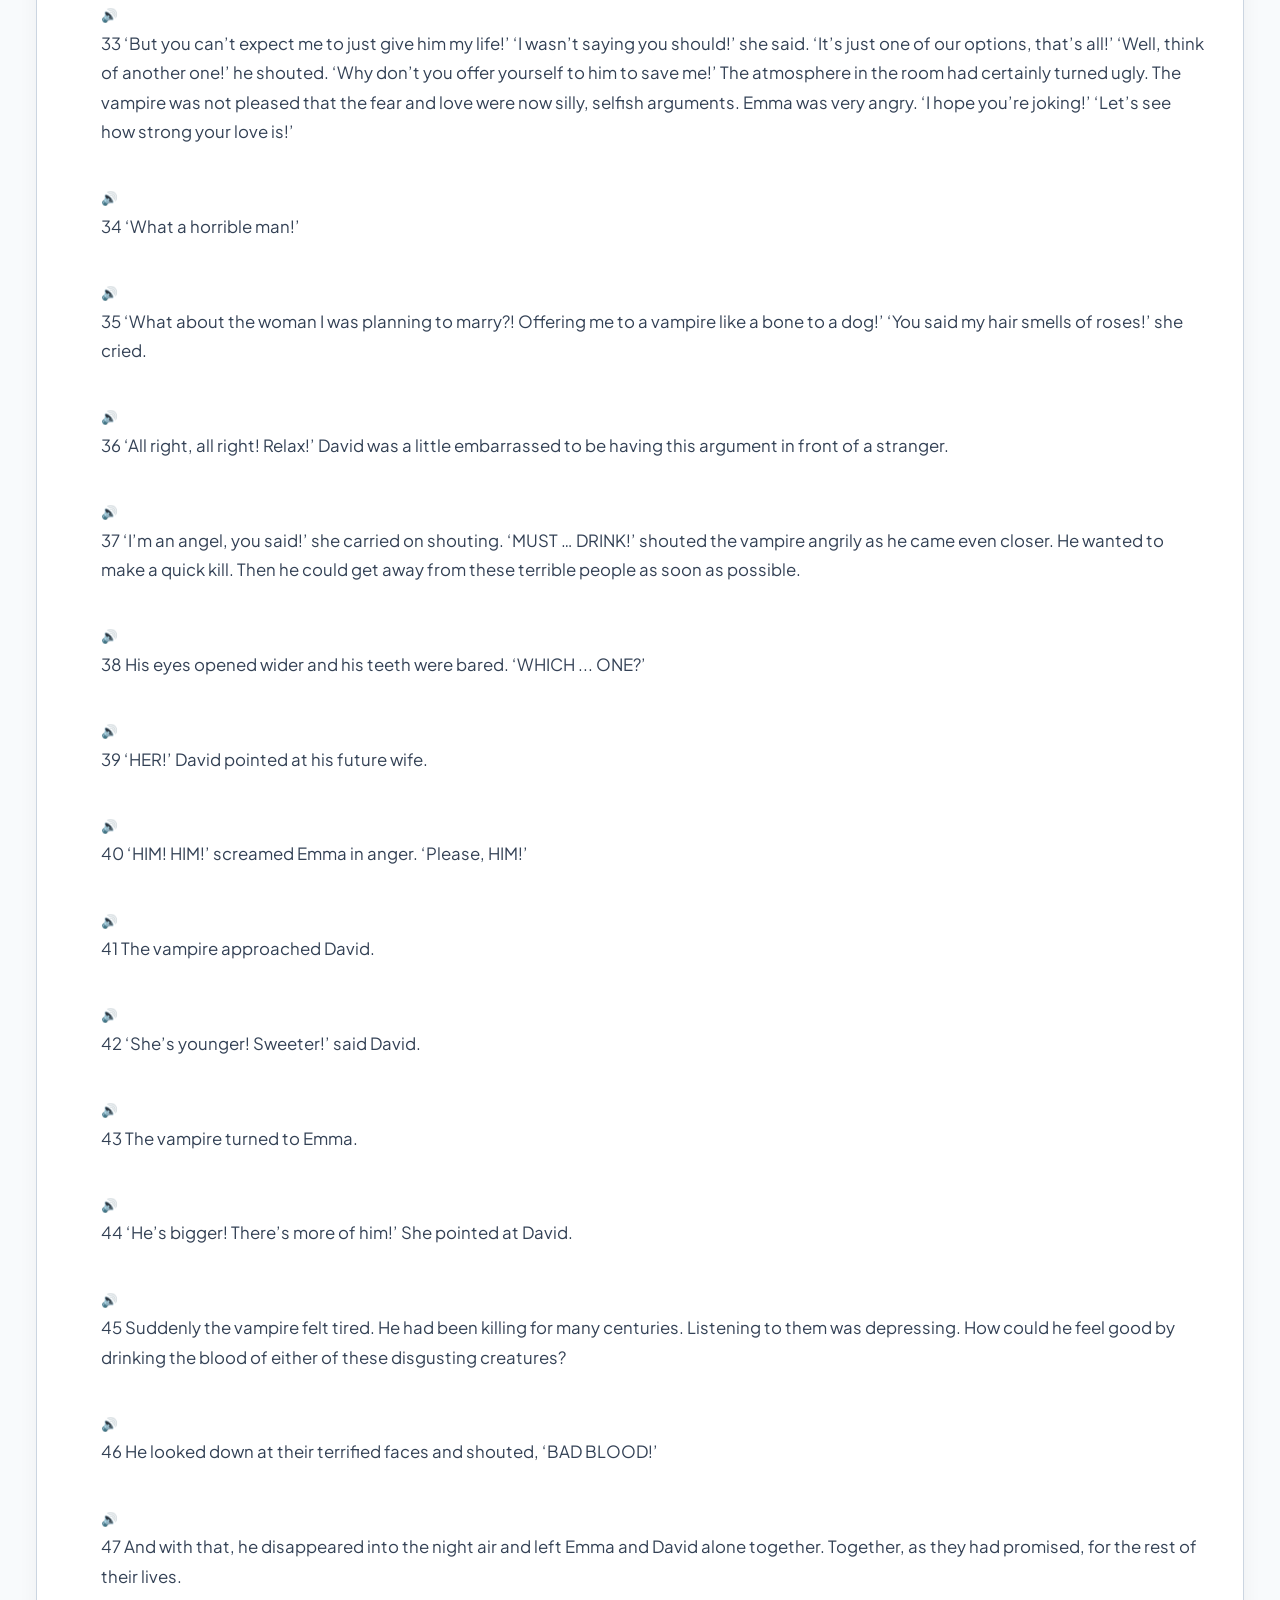
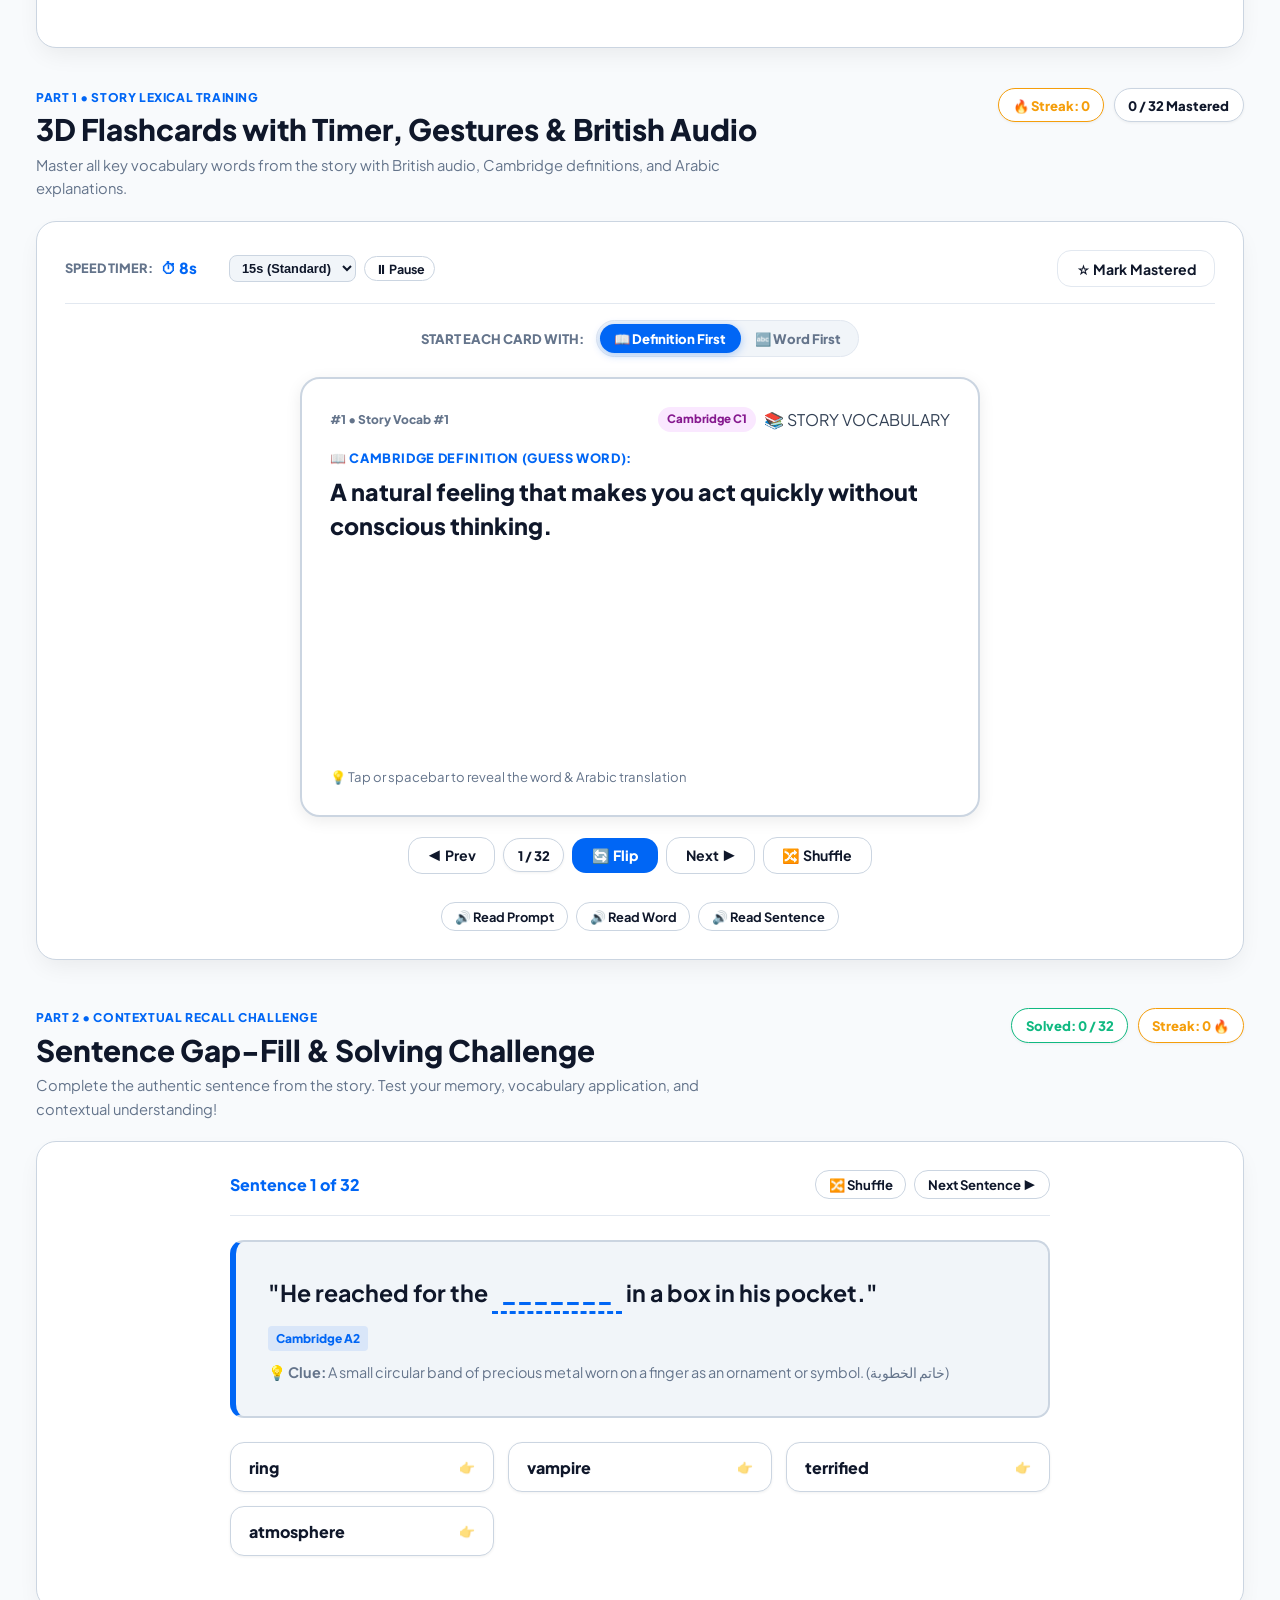
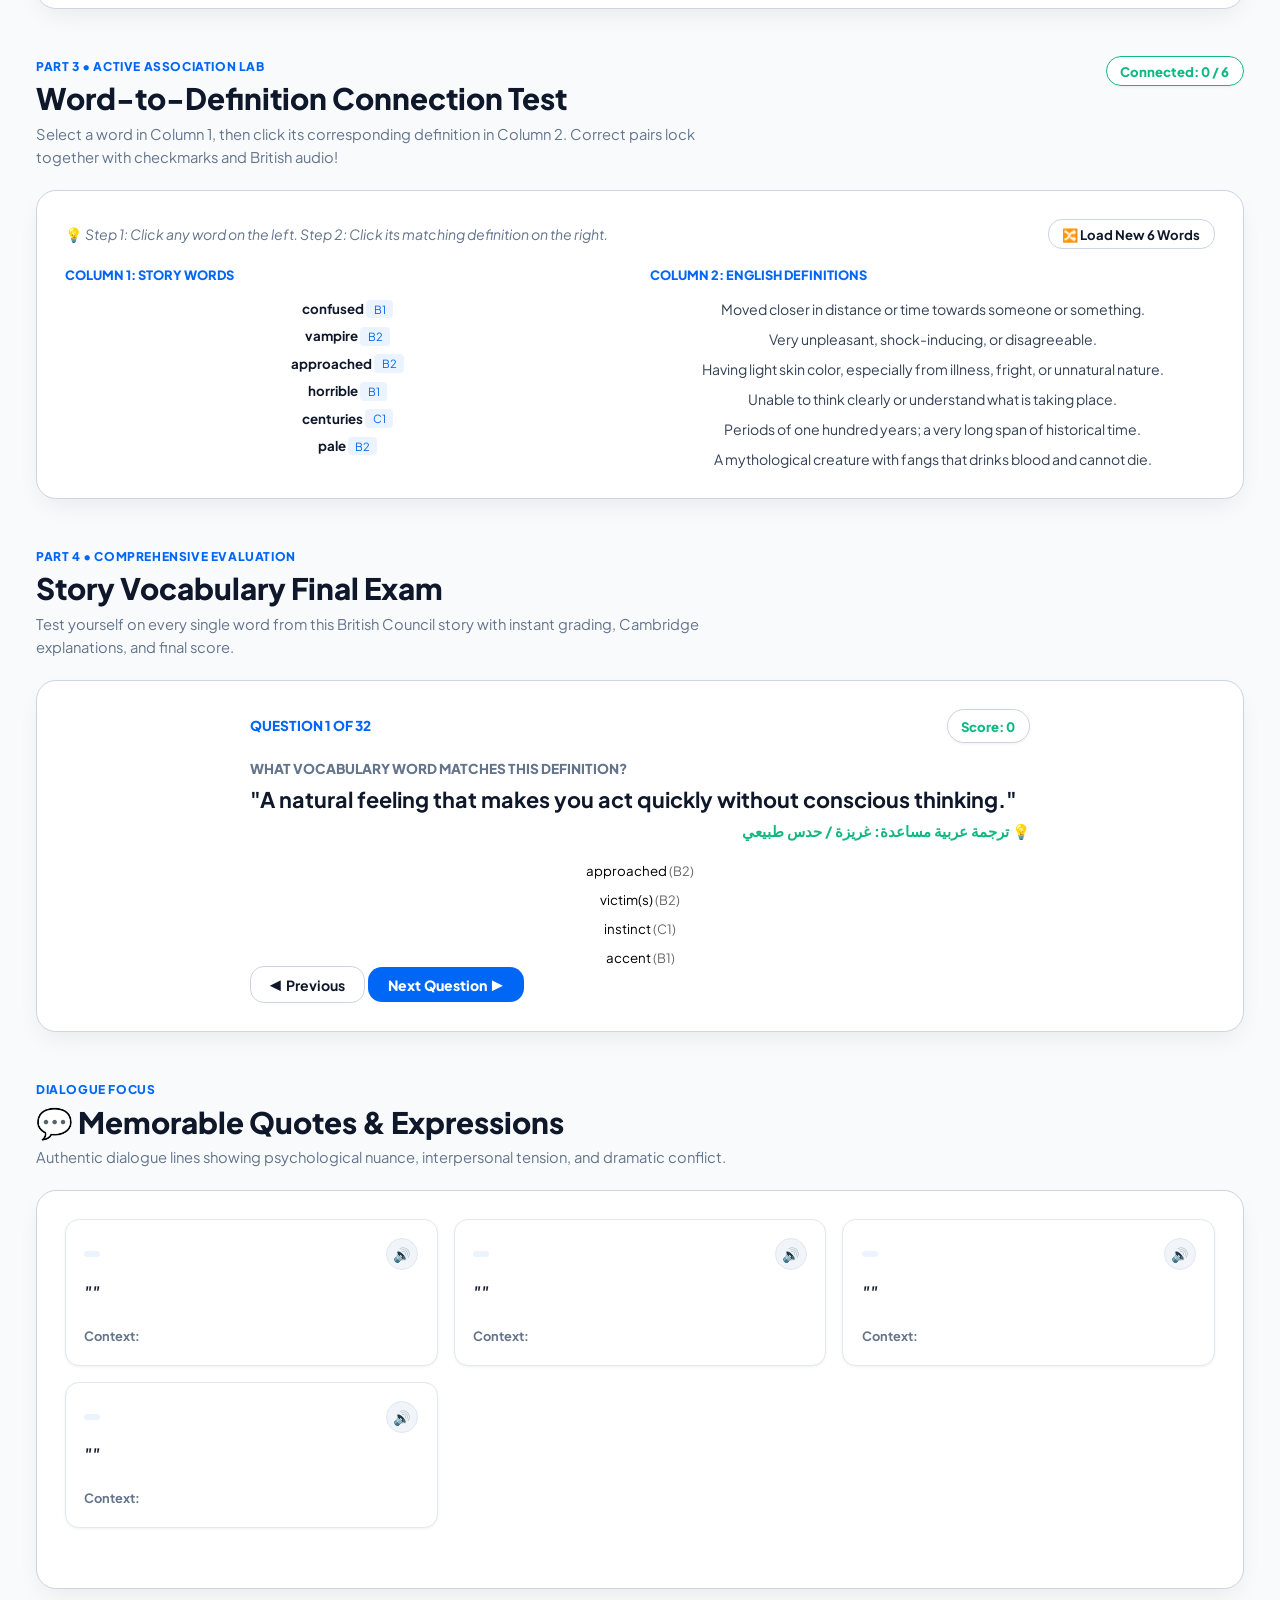
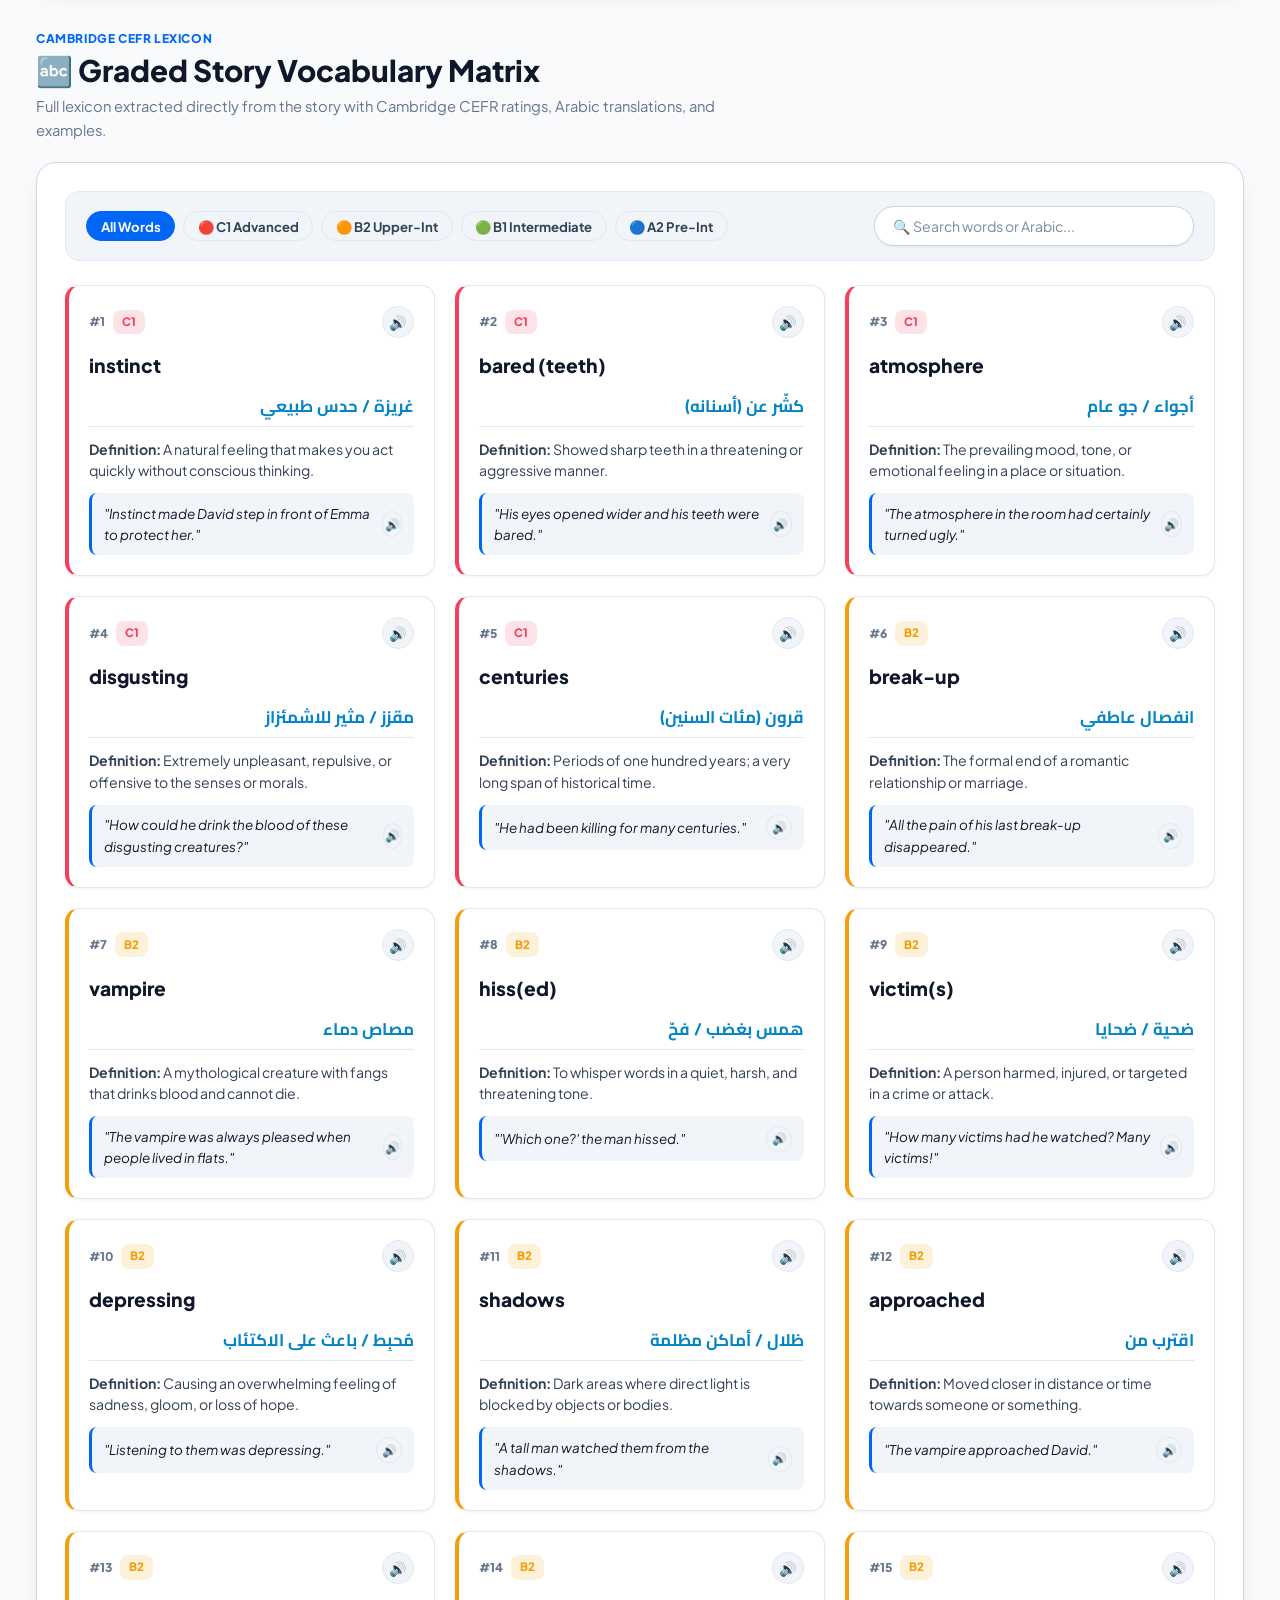
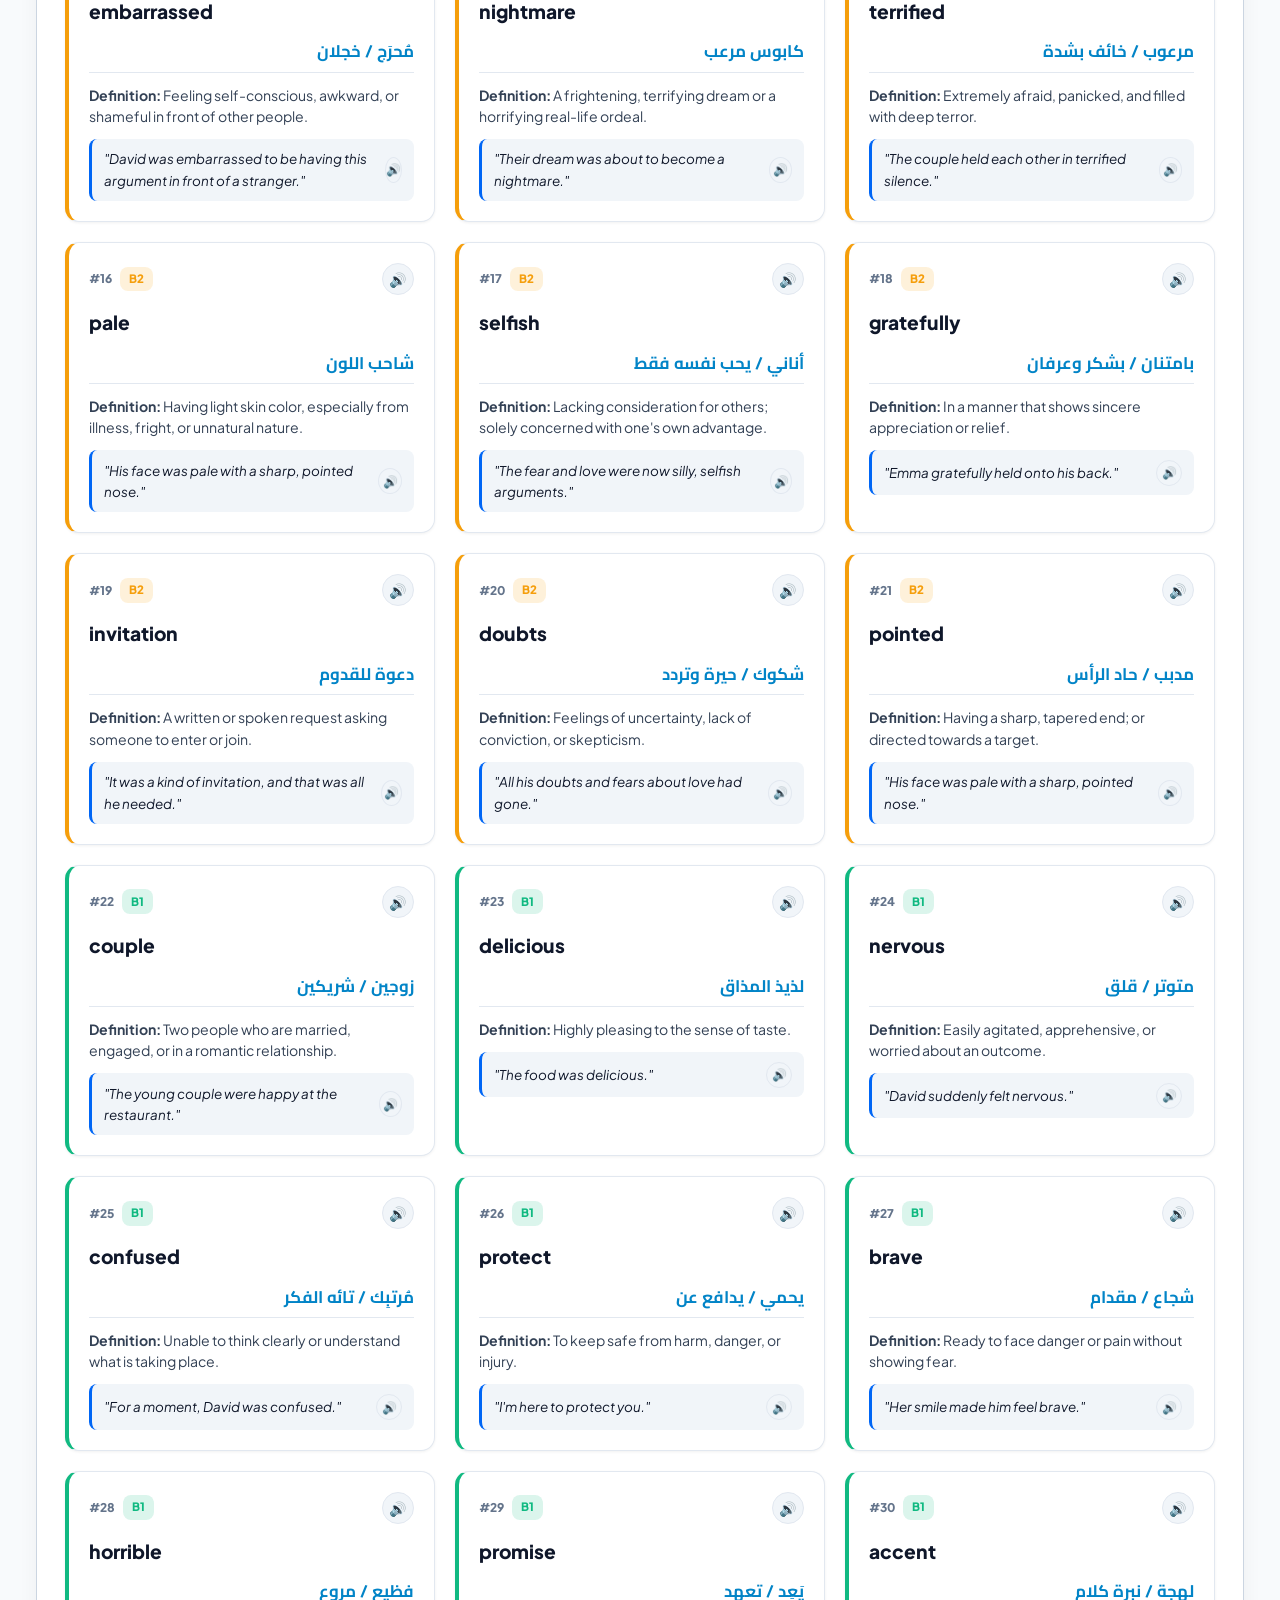
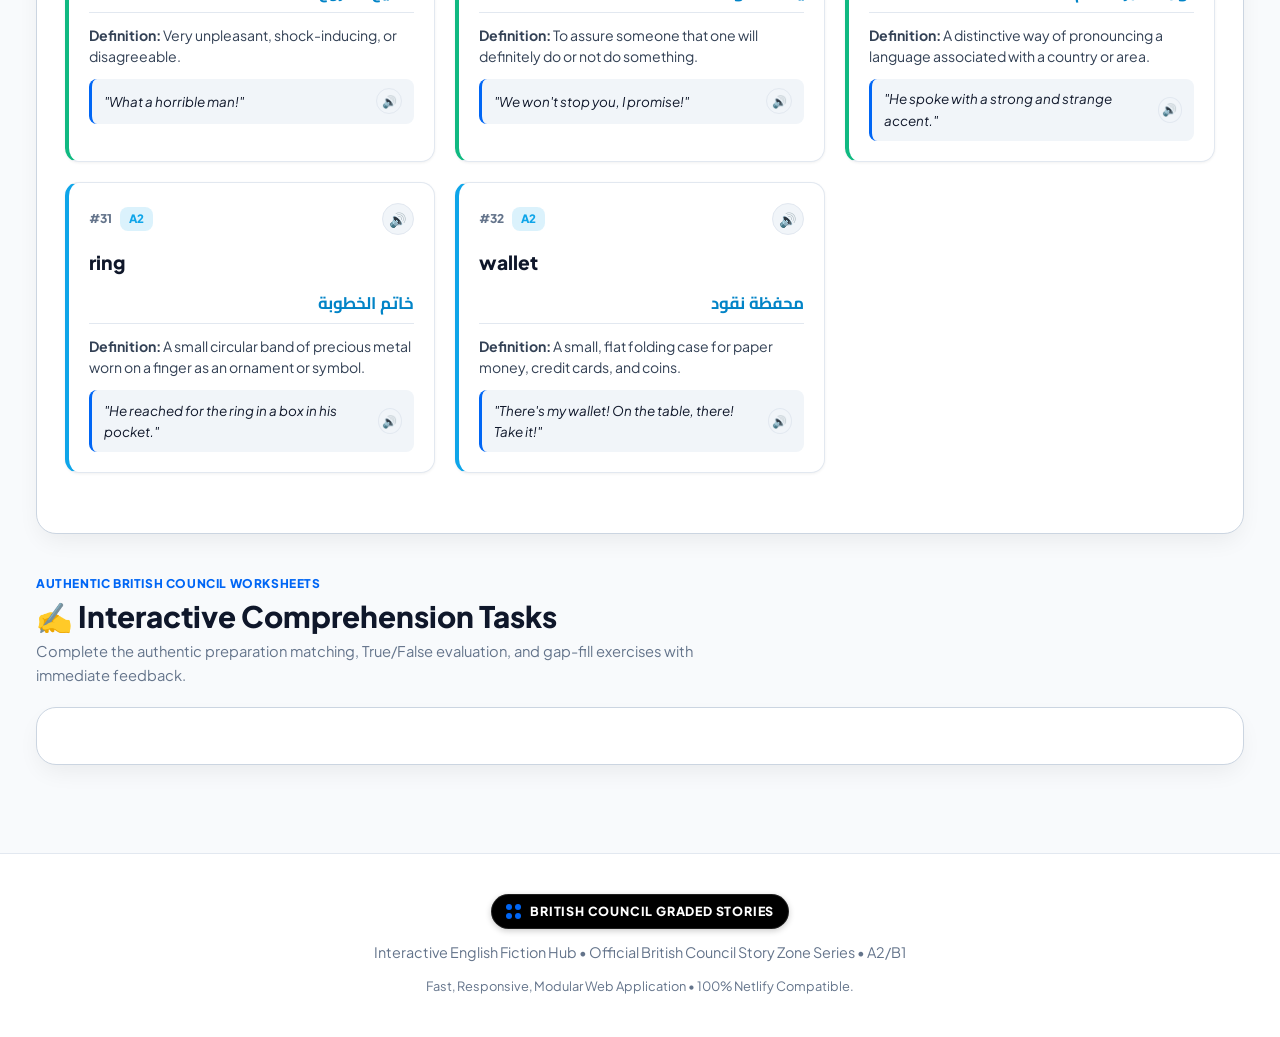
==== commit b158f829: "feat: implement Session 14 Attending Weddings following gold standard" ====
--- a/stories.html
+++ b/stories.html
@@ -96,13 +96,13 @@
         <div class="drawer-part-group">
           <div class="drawer-part-title">
             <span>🎓 PART 1: COURSE SESSIONS</span>
-            <span class="part-badge">13 Sessions</span>
+            <span class="part-badge">14 Sessions</span>
           </div>
           <a href="./index.html" class="drawer-item-link">
             <span class="drawer-item-icon">📂</span>
             <div class="drawer-item-text">
               <strong>All Course Sessions Hub</strong>
-              <small>Sessions 1, 2, 3, 10, 11, 12, 13 Handouts &amp; Testing</small>
+              <small>Sessions 1, 2, 3, 10, 11, 12, 13, 14 Handouts &amp; Testing</small>
             </div>
           </a>
           <div class="drawer-session-list">
@@ -201,6 +201,14 @@
               <div class="drawer-session-info">
                 <span class="drawer-session-title">Storytelling &amp; Narrative Tenses</span>
                 <span class="drawer-session-desc">Past Tenses, Fred the Fish &amp; Timeline Lab</span>
+              </div>
+              <span class="drawer-session-status">Interactive</span>
+            </a>
+            <a href="./index.html?session=14" class="drawer-session-card" onclick="localStorage.setItem('bc_active_session', '14')">
+              <span class="drawer-session-num">14</span>
+              <div class="drawer-session-info">
+                <span class="drawer-session-title">Attending Weddings</span>
+                <span class="drawer-session-desc">Wedding Customs, Echo Questions &amp; CD Player Story</span>
               </div>
               <span class="drawer-session-status">Interactive</span>
             </a>
--- a/css/style.css
+++ b/css/style.css
@@ -1025,32 +1025,22 @@
 .flashcard-3d-viewport {
   width: 100%;
   max-width: 680px;
-  min-height: 380px;
+  min-height: 440px;
+  height: 440px;
   perspective: 1200px;
   cursor: pointer;
   touch-action: pan-y;
   user-select: none;
-}
-
-@media (max-width: 480px) {
-  .flashcard-3d-viewport {
-    min-height: 400px;
-  }
+  -webkit-user-select: none;
 }
 
 .flashcard-flipper {
   position: relative;
   width: 100%;
   height: 100%;
-  min-height: 380px;
+  min-height: 440px;
   transform-style: preserve-3d;
   transition: transform 0.55s cubic-bezier(0.175, 0.885, 0.32, 1.275);
-}
-
-@media (max-width: 480px) {
-  .flashcard-flipper {
-    min-height: 400px;
-  }
 }
 
 .flashcard-flipper.flipped {
@@ -1066,26 +1056,15 @@
   background: var(--bg-surface);
   border: 2px solid var(--border-medium);
   border-radius: var(--radius-lg);
-  padding: clamp(1rem, 3.5vw, 2rem);
+  padding: clamp(1rem, 3vw, 1.75rem);
   box-shadow: var(--shadow-md);
   backface-visibility: hidden;
   -webkit-backface-visibility: hidden;
   display: flex;
   flex-direction: column;
   justify-content: space-between;
-  overflow-y: auto;
-  -webkit-overflow-scrolling: touch;
-  scrollbar-width: thin;
-  scrollbar-color: var(--border-medium) transparent;
-}
-
-.card-plane::-webkit-scrollbar {
-  width: 4px;
-}
-
-.card-plane::-webkit-scrollbar-thumb {
-  background: var(--border-medium);
-  border-radius: 4px;
+  overflow: hidden !important; /* Zero inner scrolling - perfect self-contained card */
+  box-sizing: border-box;
 }
 
 .card-plane-back {
@@ -4176,30 +4155,98 @@
     font-size: clamp(1.25rem, 5vw, 1.6rem);
   }
 
-  /* Flashcard Stage on Mobile */
+  /* Flashcard Stage on Mobile - Zero Inner Scrolling, Stable Height */
   .flashcard-3d-viewport {
-    min-height: clamp(340px, 58vh, 420px);
+    min-height: 440px;
+    height: 440px;
+    max-width: 100%;
   }
 
   .flashcard-flipper {
-    min-height: clamp(340px, 58vh, 420px);
+    min-height: 440px;
+    height: 440px;
   }
 
   .card-plane {
-    padding: 1rem 0.95rem;
+    padding: 0.85rem 0.95rem;
+    overflow: hidden !important; /* Strictly no scrollbars inside the card */
+    box-sizing: border-box;
+  }
+
+  .card-top-meta {
+    padding-bottom: 0.35rem;
+    gap: 0.35rem;
+  }
+
+  .chip-citation {
+    font-size: 0.7rem;
+  }
+
+  .cambridge-badge, .word-type-badge {
+    font-size: 0.68rem;
+    padding: 0.15rem 0.45rem;
+  }
+
+  .card-center-lead {
+    padding: 0.25rem 0;
+    gap: 0.35rem;
+    flex: 1;
+    display: flex;
+    flex-direction: column;
+    justify-content: space-evenly;
+  }
+
+  .card-face-subhead {
+    margin-bottom: 0.2rem;
+  }
+
+  .card-role-pill {
+    font-size: 0.68rem;
+    padding: 0.15rem 0.5rem;
   }
 
   .card-word-title {
-    font-size: clamp(1.4rem, 6vw, 1.9rem);
+    font-size: clamp(1.4rem, 5.5vw, 1.85rem);
+    line-height: 1.15;
     word-break: break-word;
   }
 
+  .card-phonetic-row {
+    font-size: 0.82rem;
+    margin-top: 0.15rem;
+    gap: 0.35rem;
+  }
+
   .card-def-primary {
-    font-size: clamp(0.95rem, 3vw, 1.15rem);
+    font-size: clamp(0.92rem, 3.2vw, 1.05rem);
+    line-height: 1.38;
+    margin-bottom: 0.25rem;
+  }
+
+  .card-def-secondary {
+    font-size: 0.8rem;
+    padding: 0.4rem 0.65rem;
+    margin-bottom: 0.35rem;
+    line-height: 1.35;
+  }
+
+  .back-example-sentence-box {
+    padding: 0.5rem 0.75rem;
+    margin-top: 0.25rem;
+  }
+
+  .back-label {
+    font-size: 0.7rem;
   }
 
   .back-sentence-quote {
-    font-size: 0.88rem;
+    font-size: 0.82rem;
+    line-height: 1.35;
+  }
+
+  .card-flip-hint {
+    font-size: 0.72rem;
+    padding-top: 0.35rem;
   }
 
   /* Mode Toggle */
@@ -4357,8 +4404,19 @@
     padding: 0.5rem 0.6rem;
   }
 
+  .flashcard-3d-viewport {
+    min-height: 460px;
+    height: 460px;
+  }
+
+  .flashcard-flipper {
+    min-height: 460px;
+    height: 460px;
+  }
+
   .card-plane {
-    padding: 0.85rem 0.75rem;
+    padding: 0.75rem 0.75rem;
+    overflow: hidden !important;
   }
 
   .card-word-title {
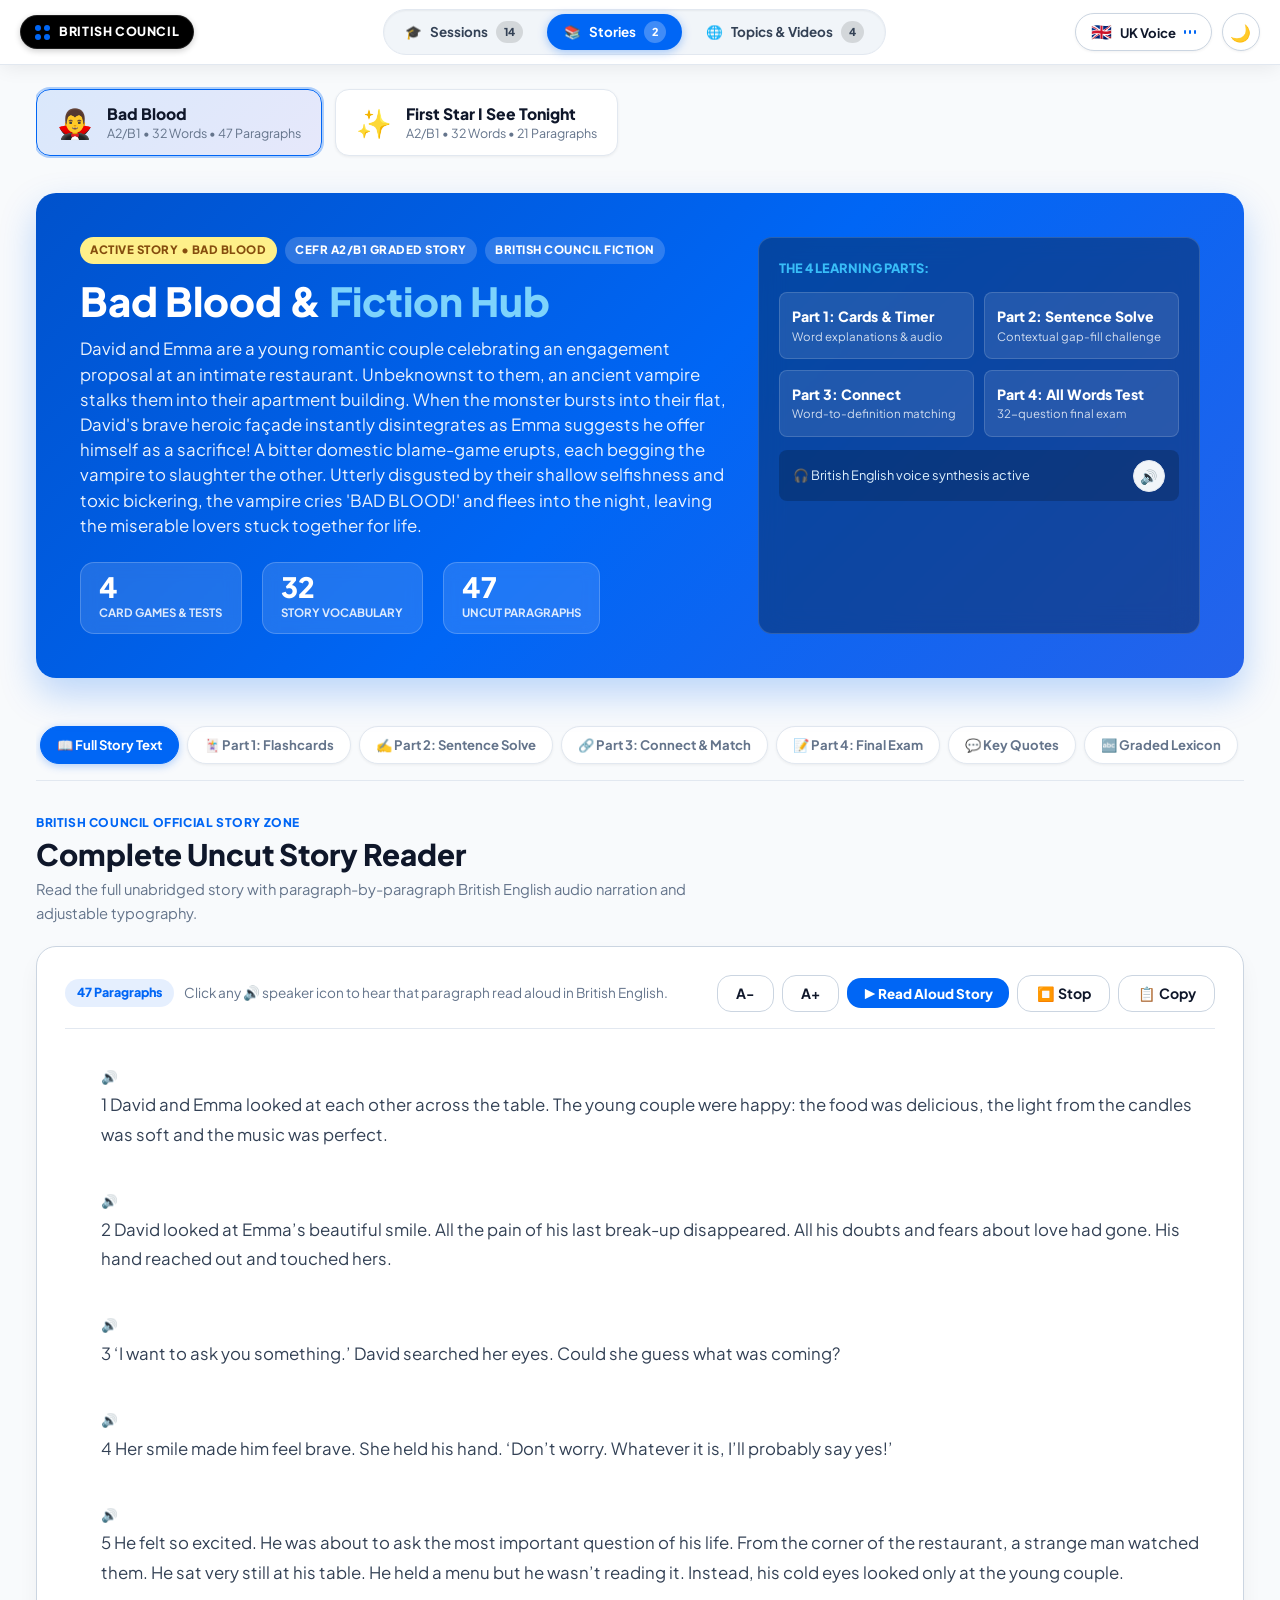
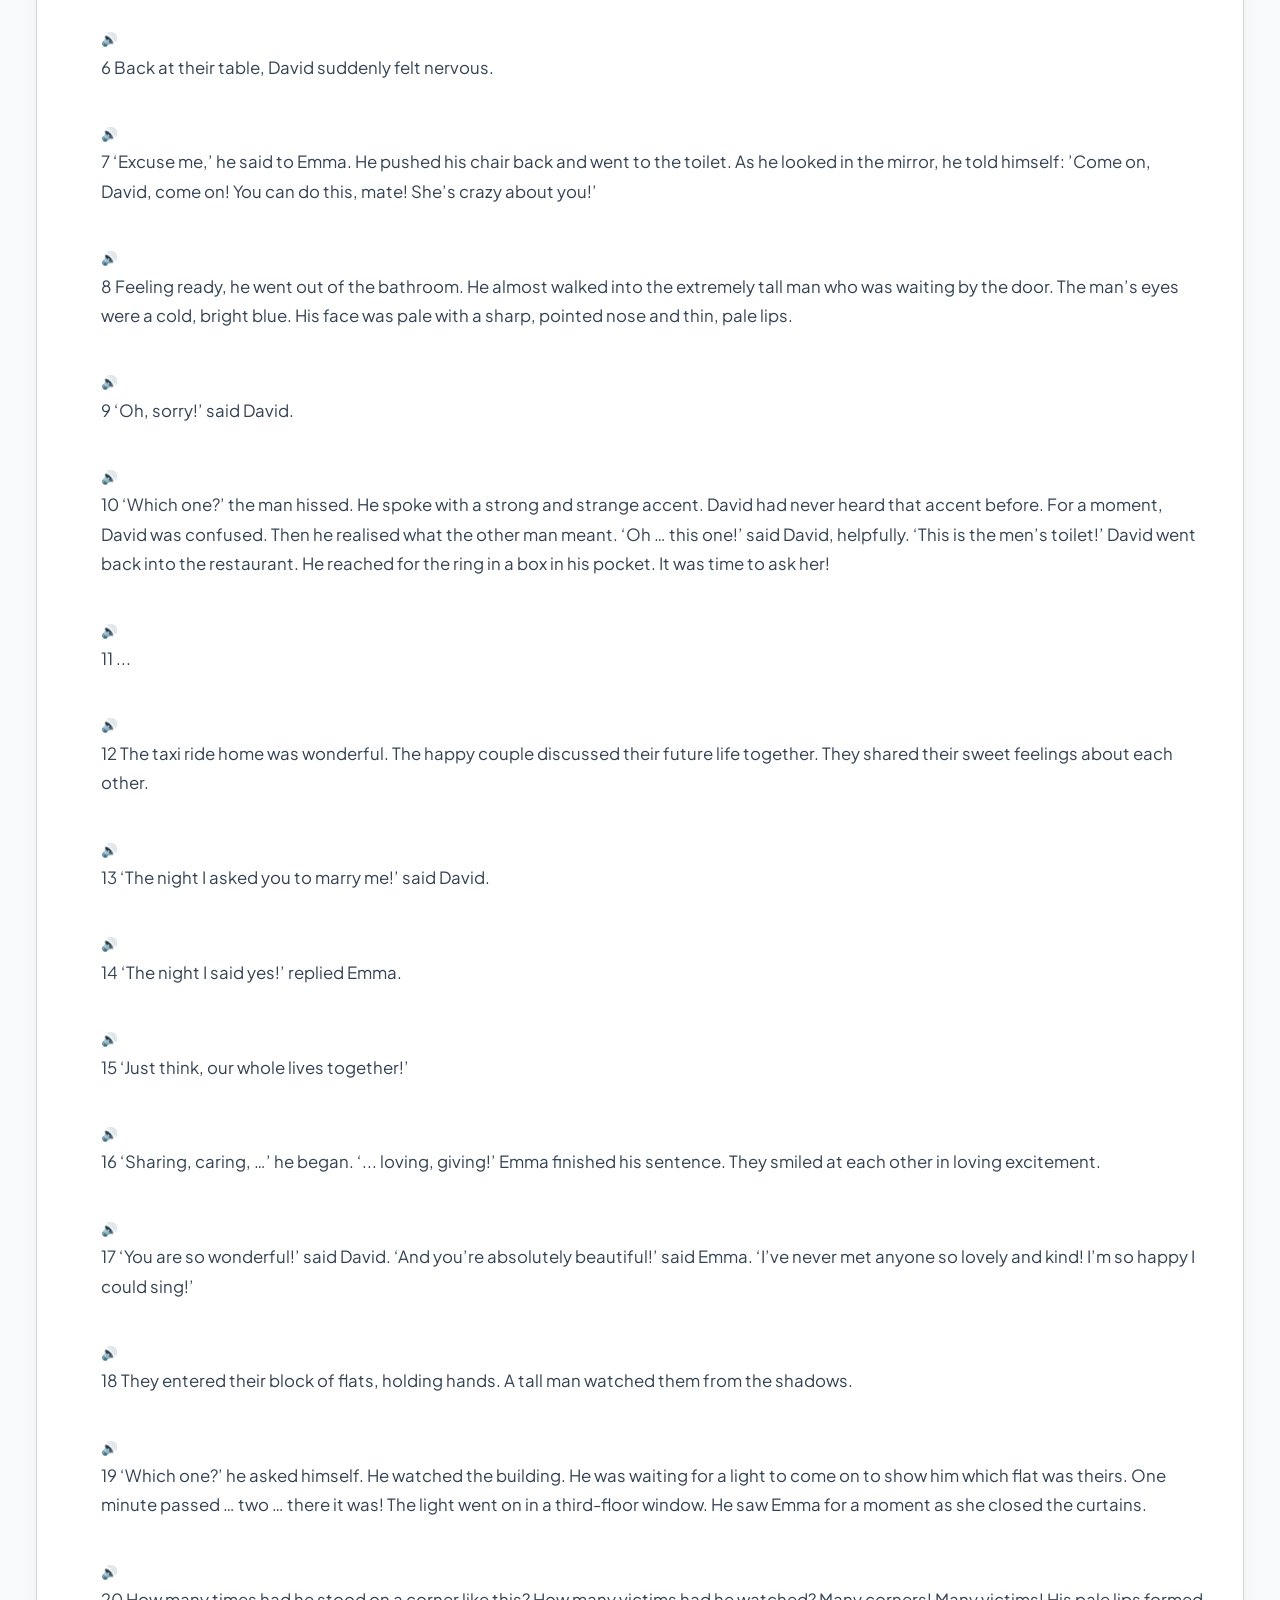
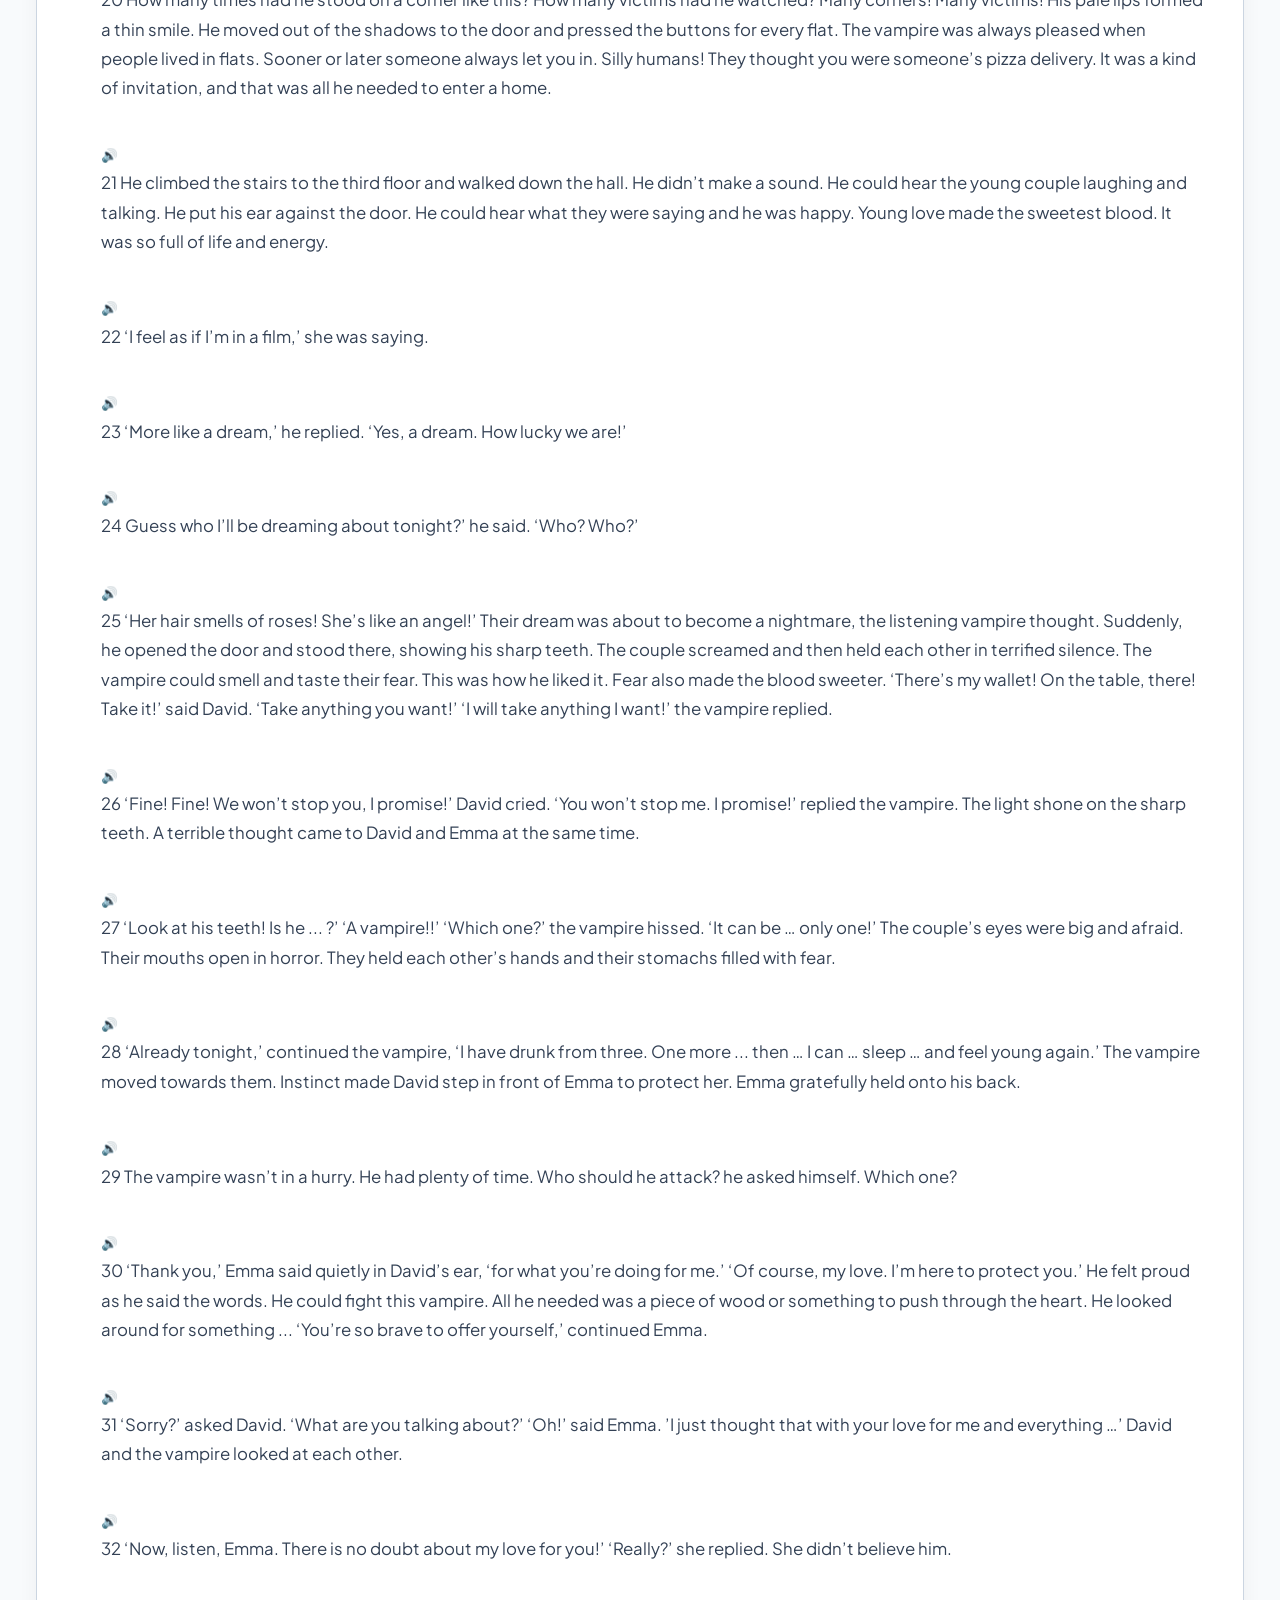
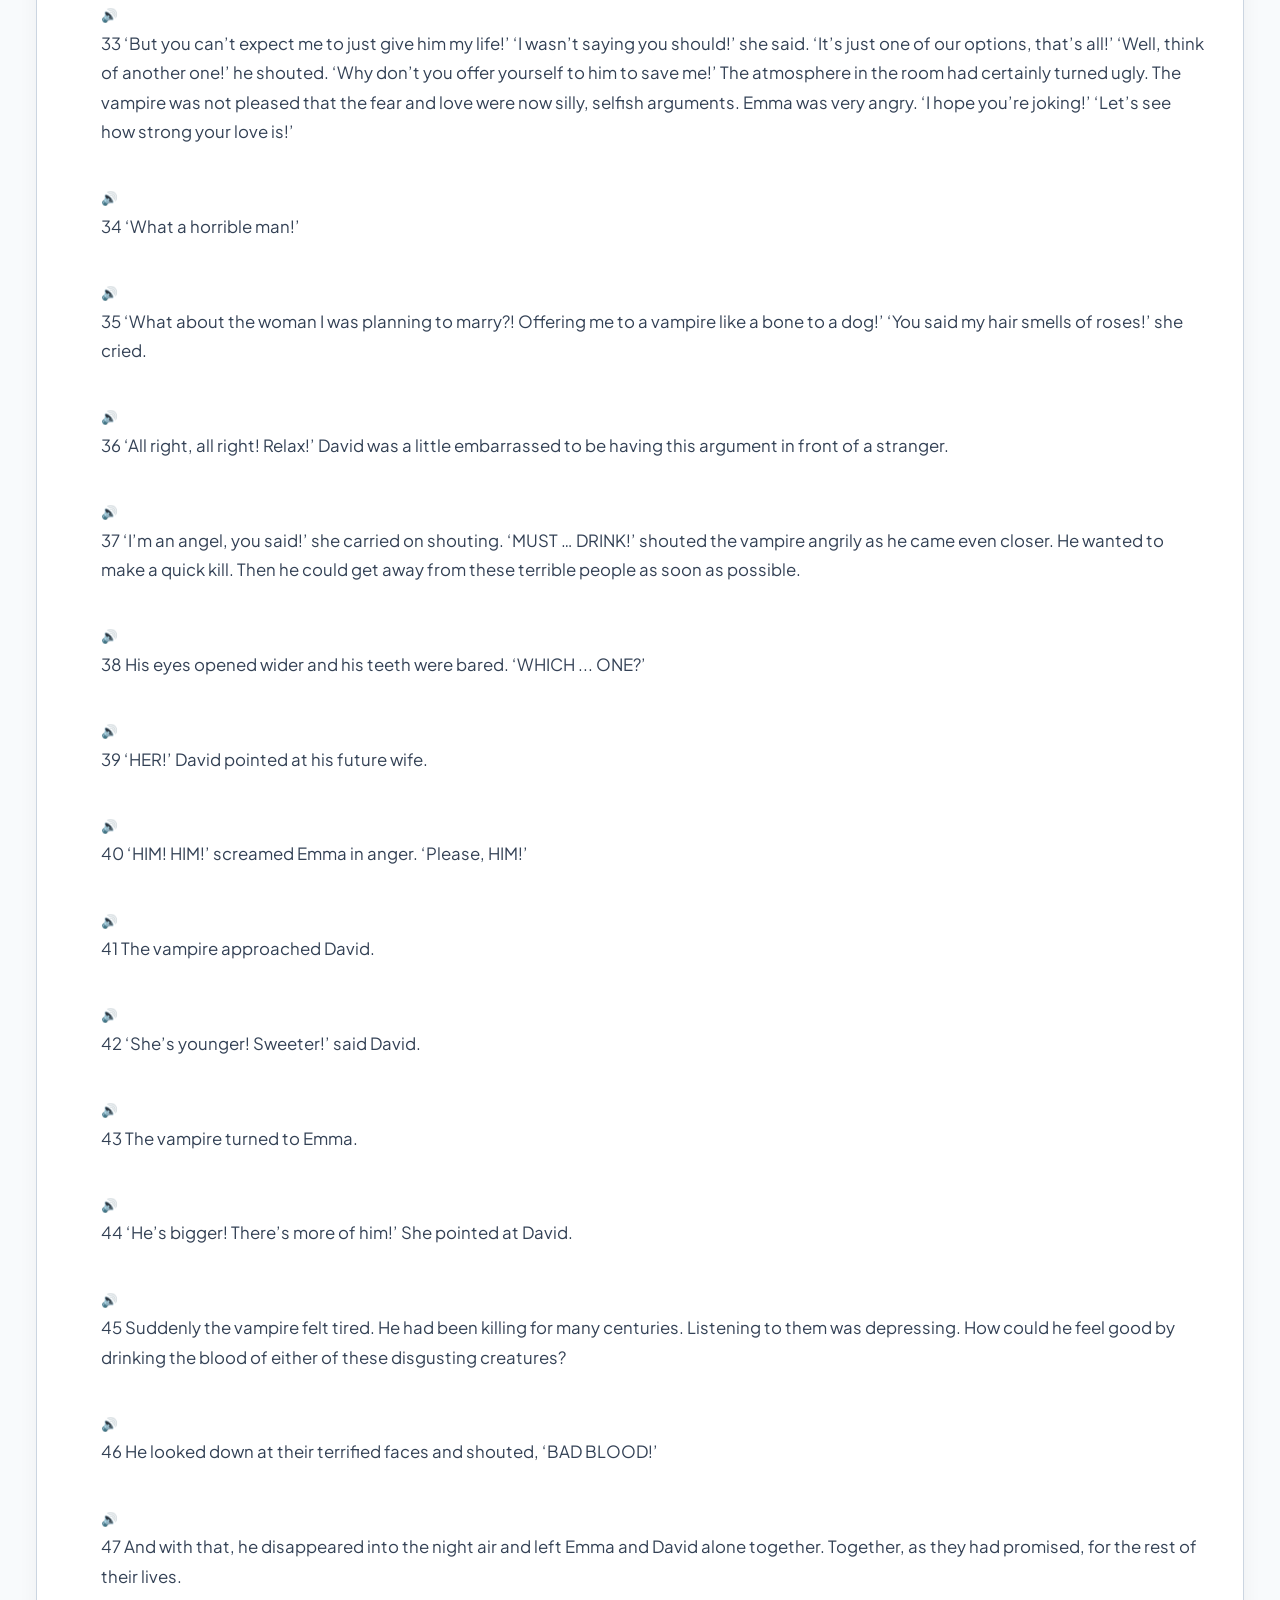
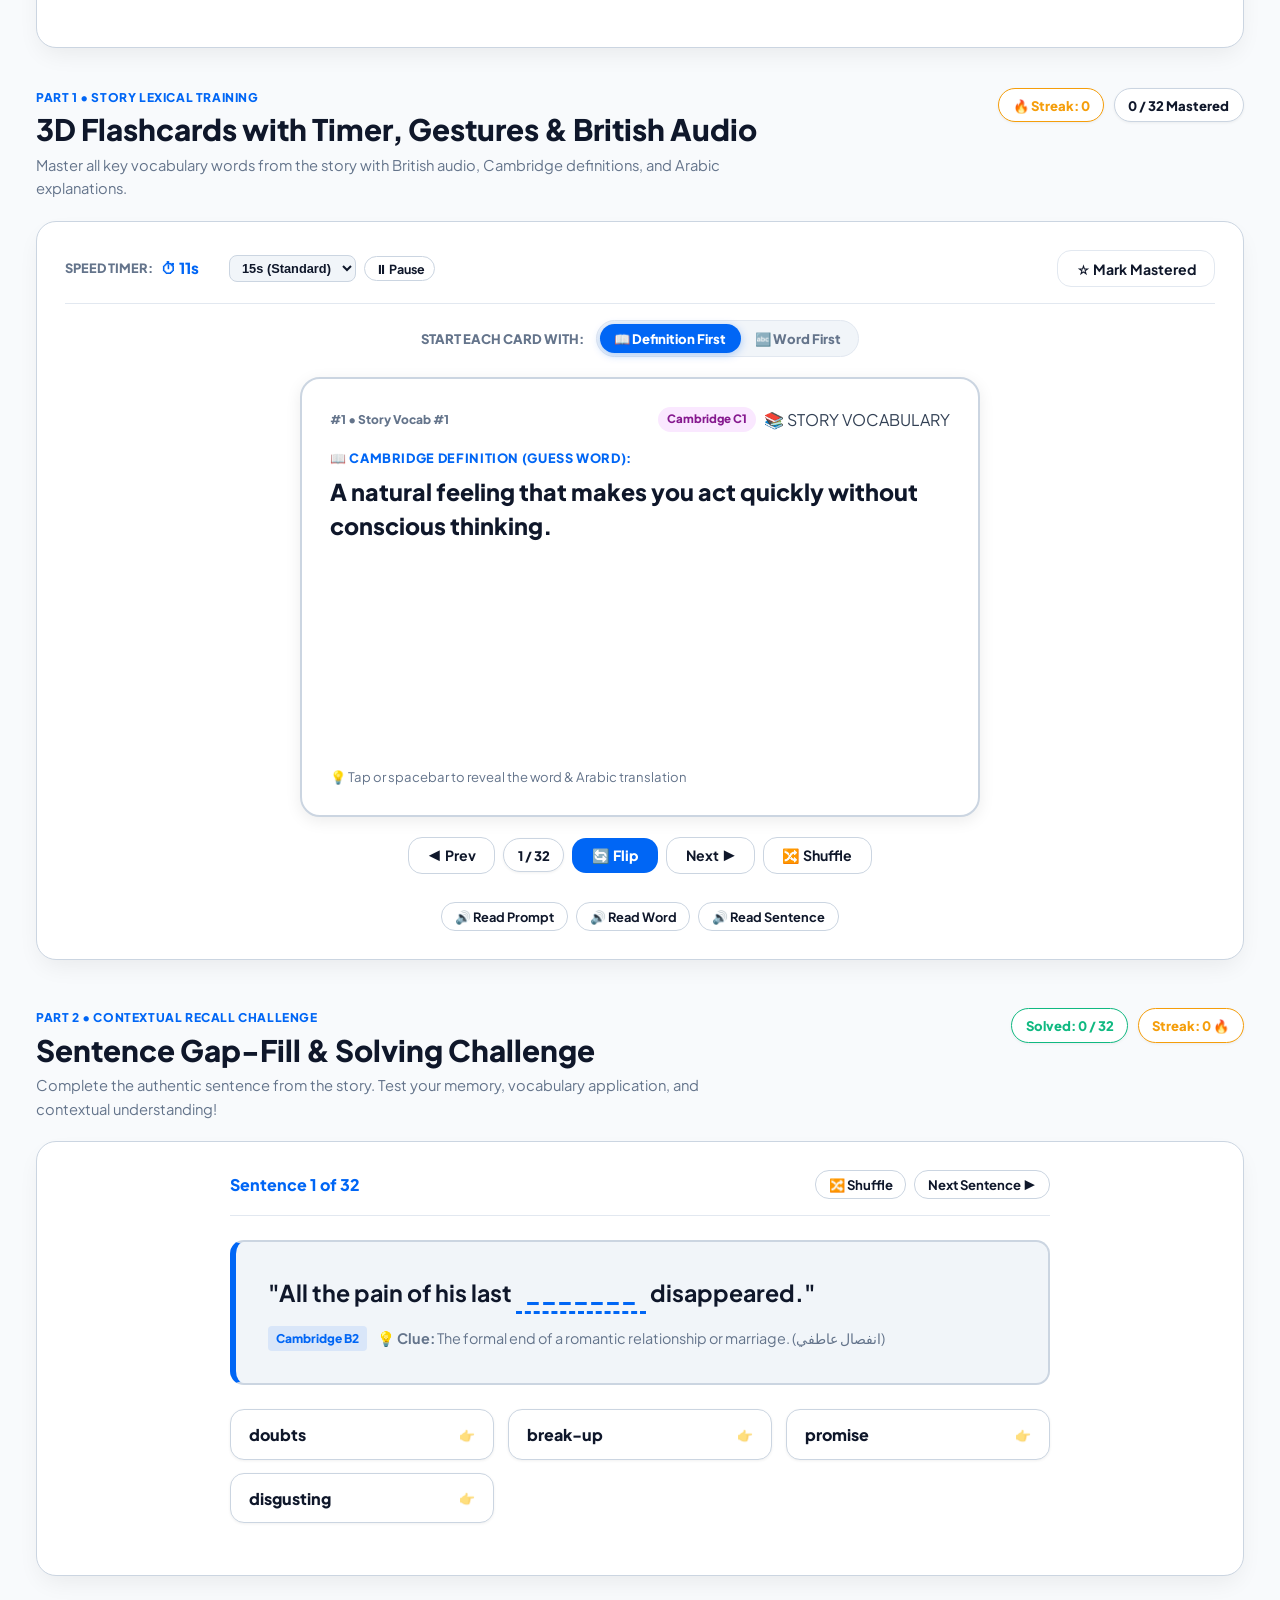
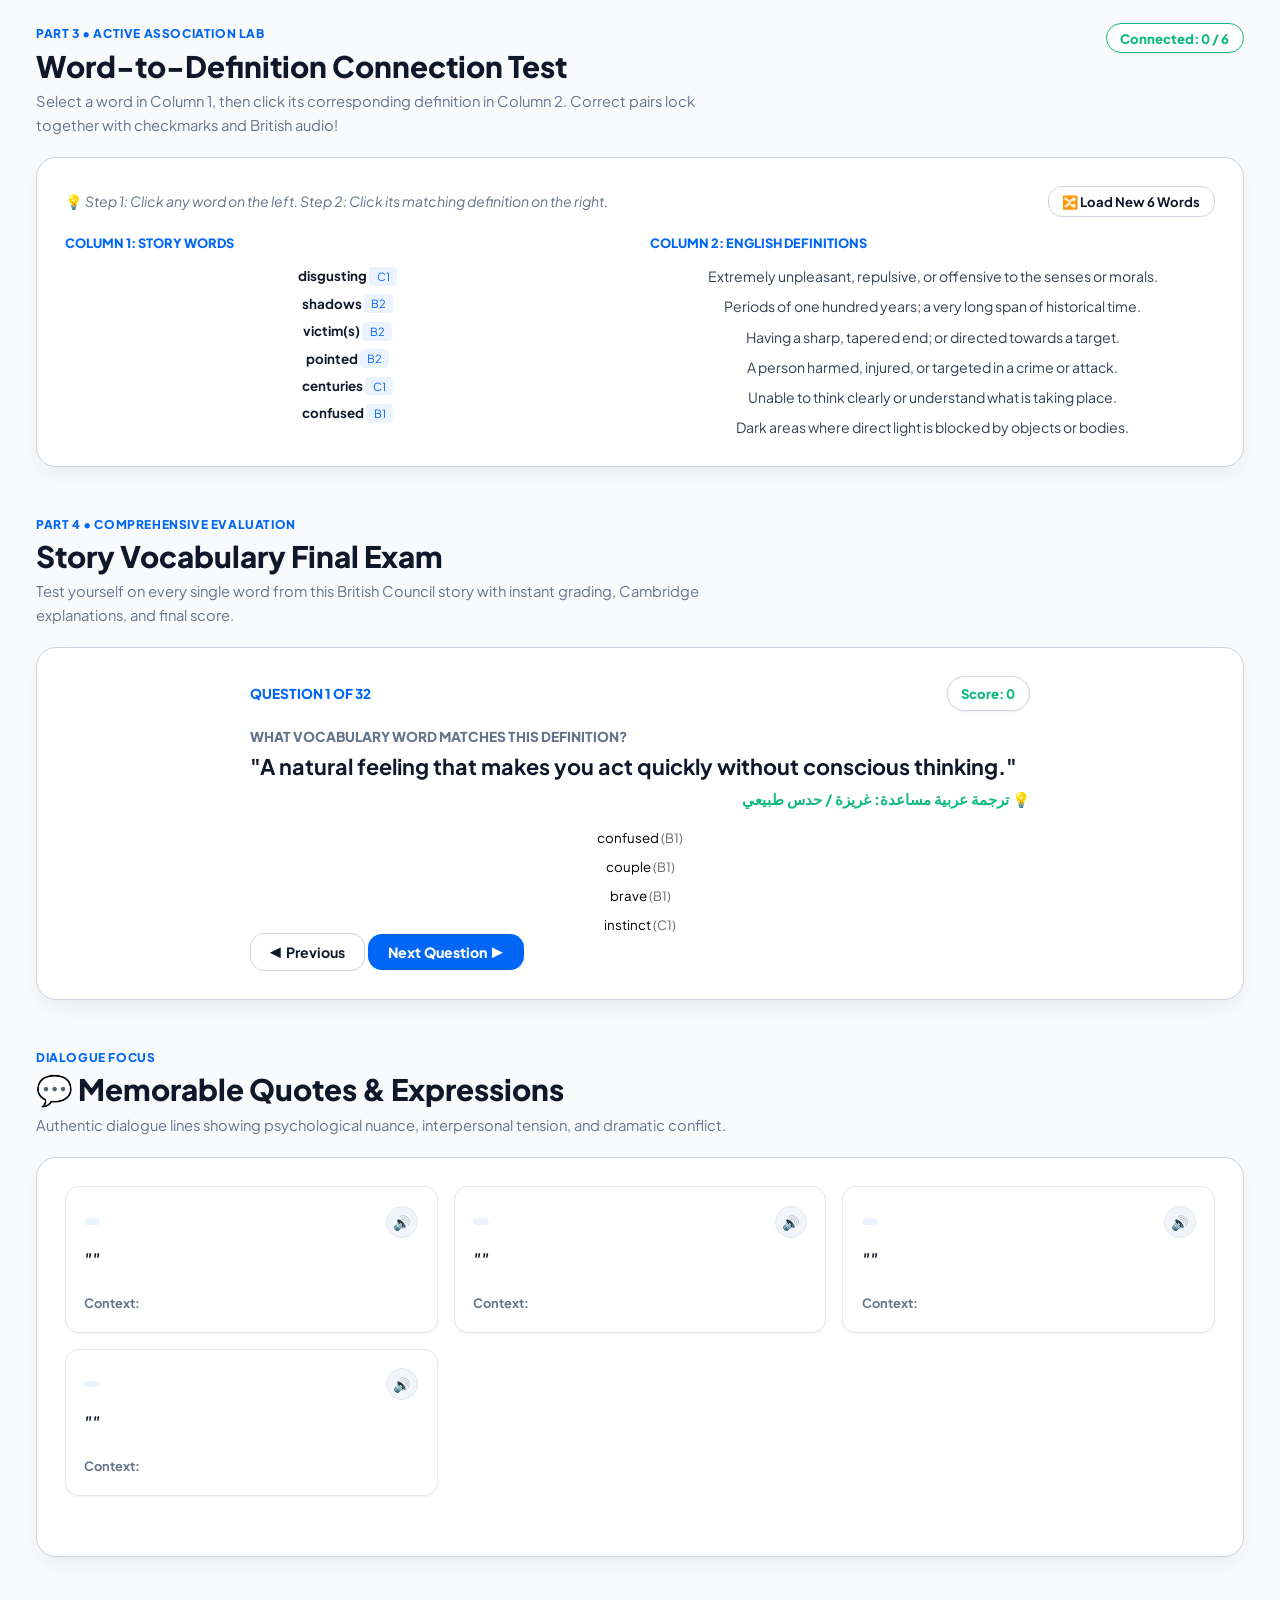
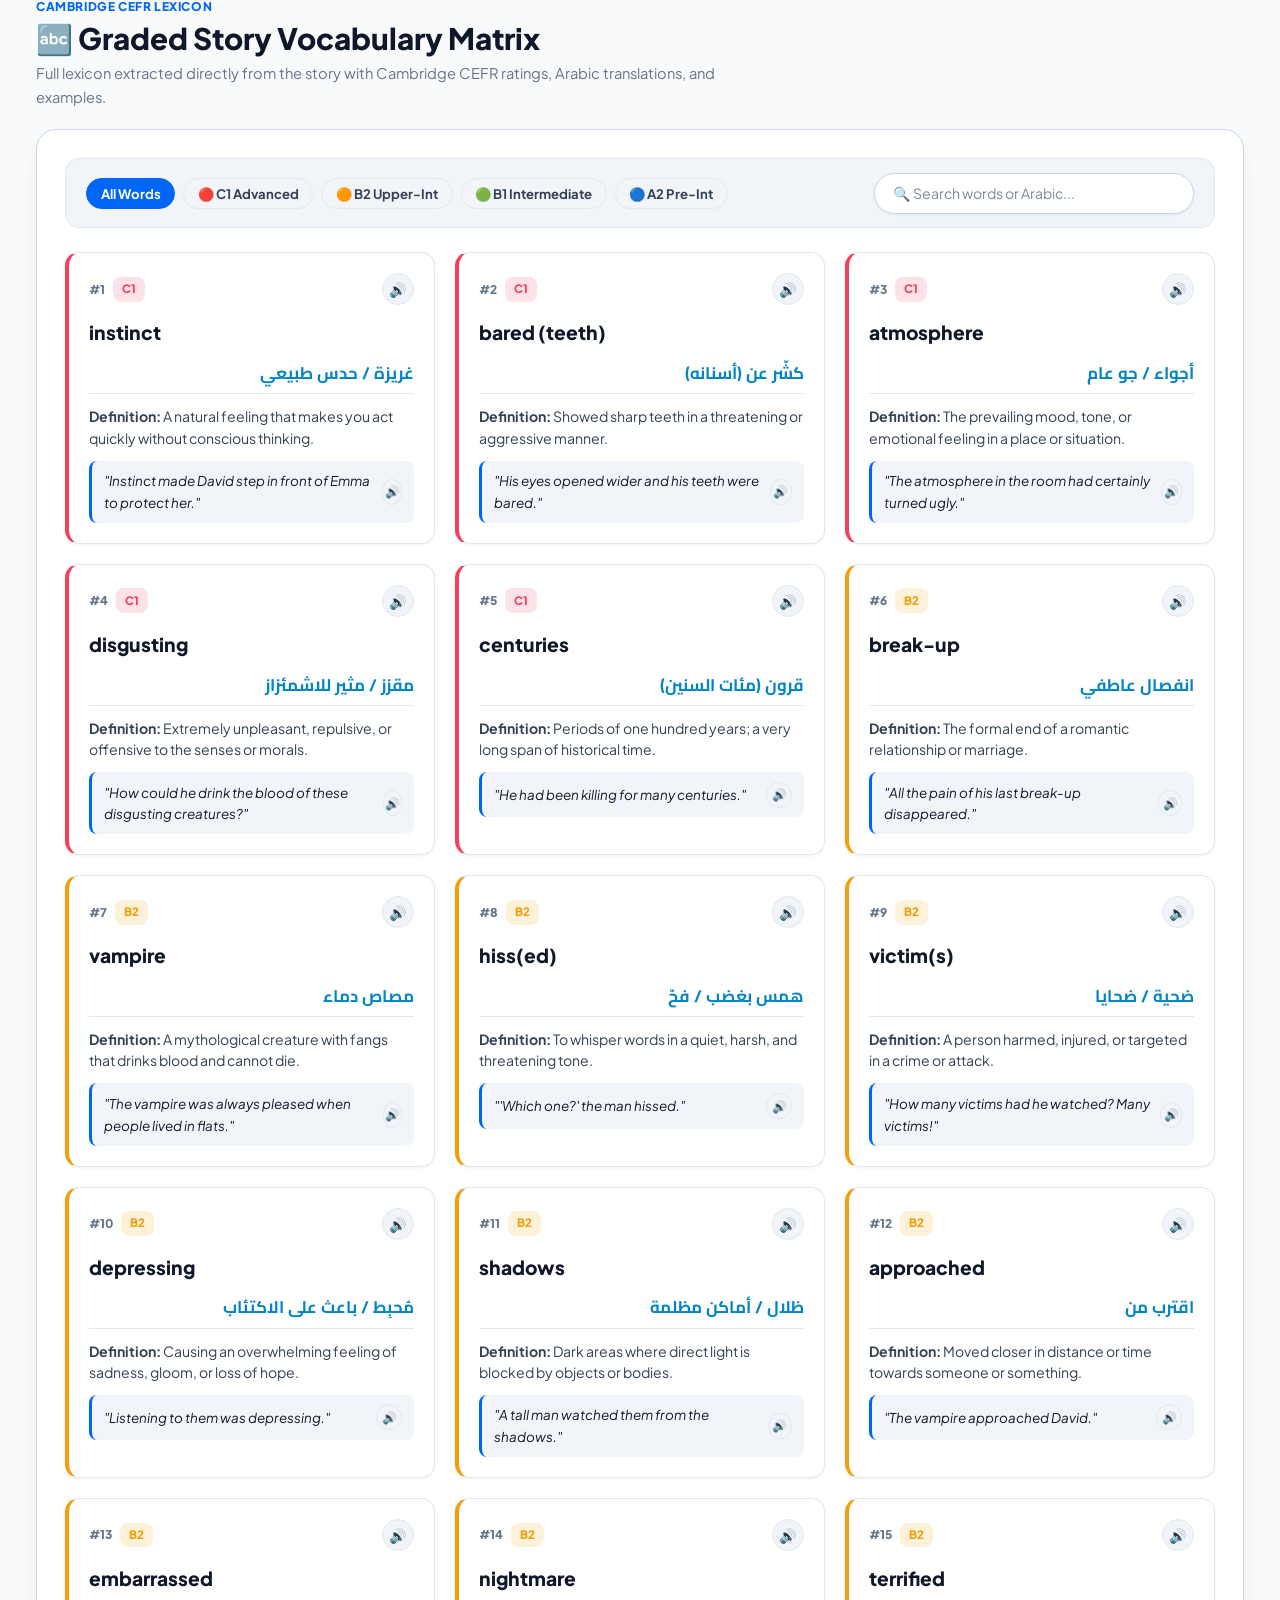
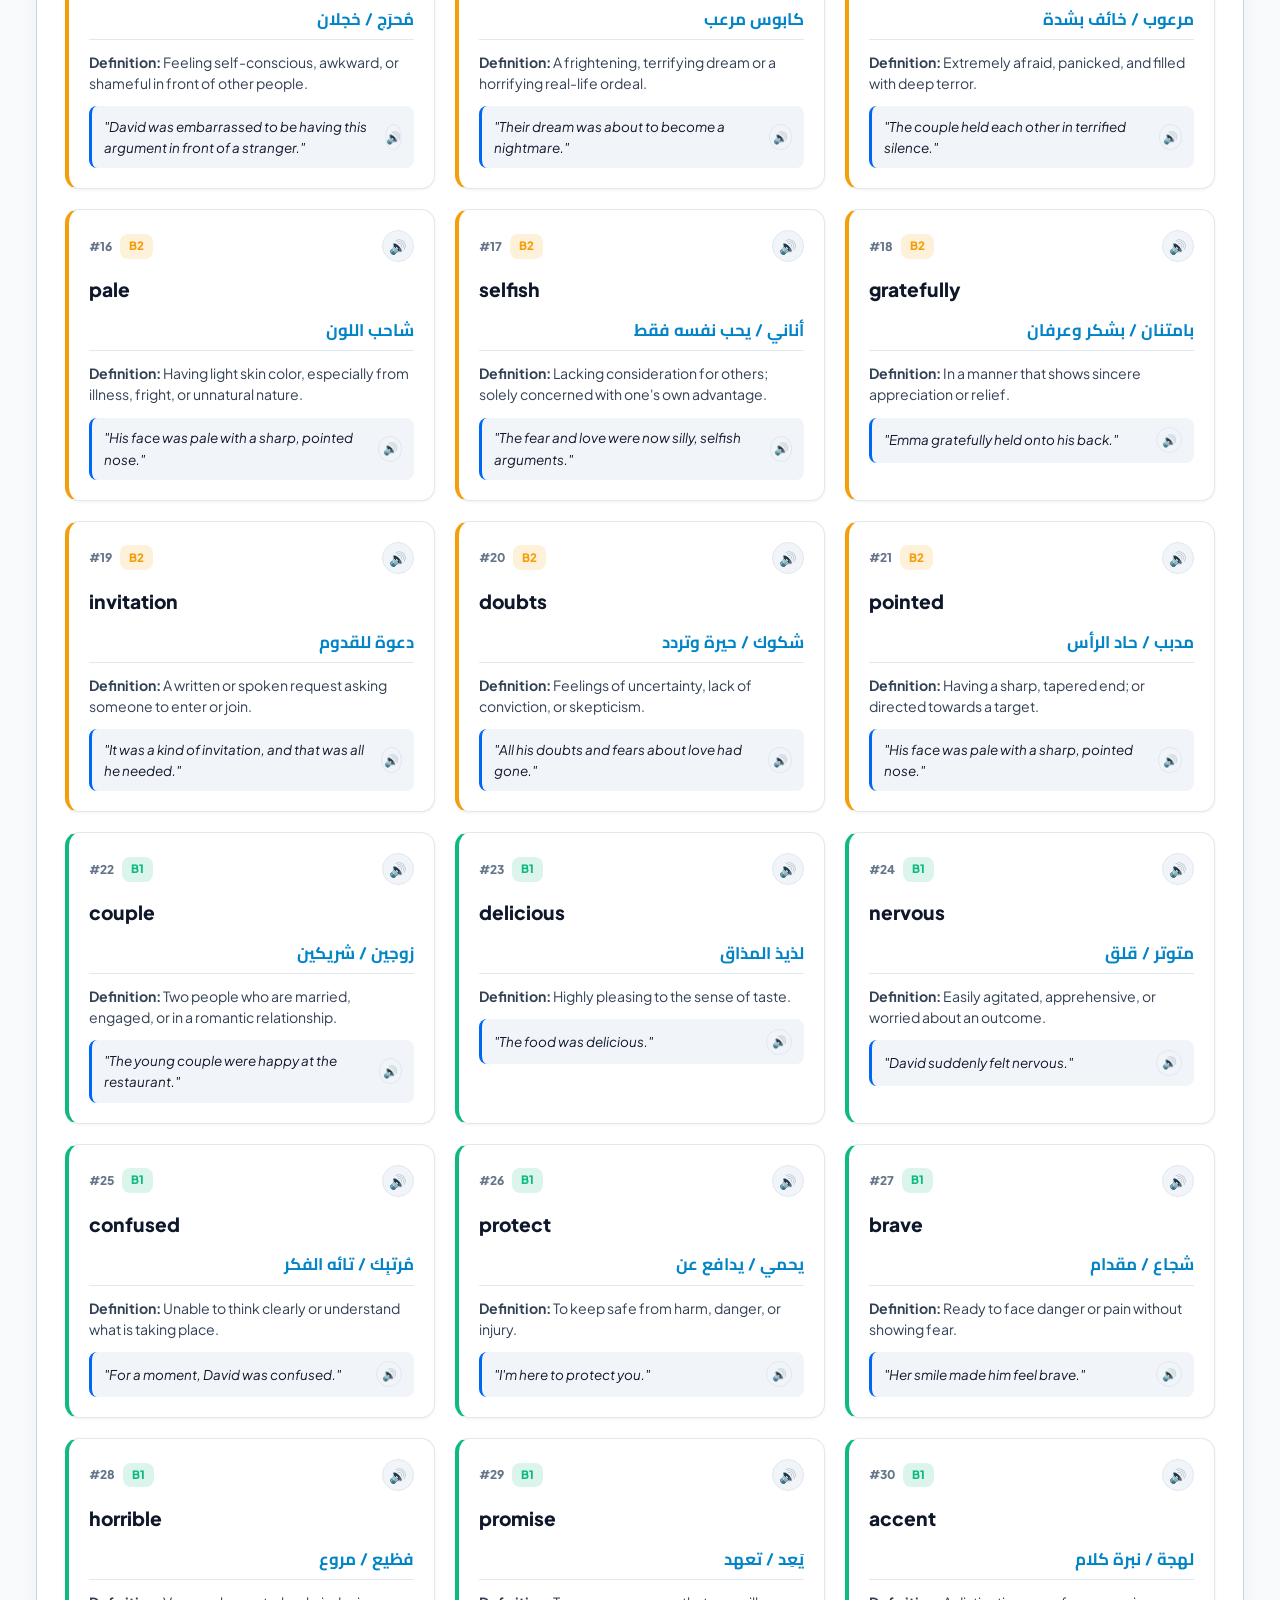
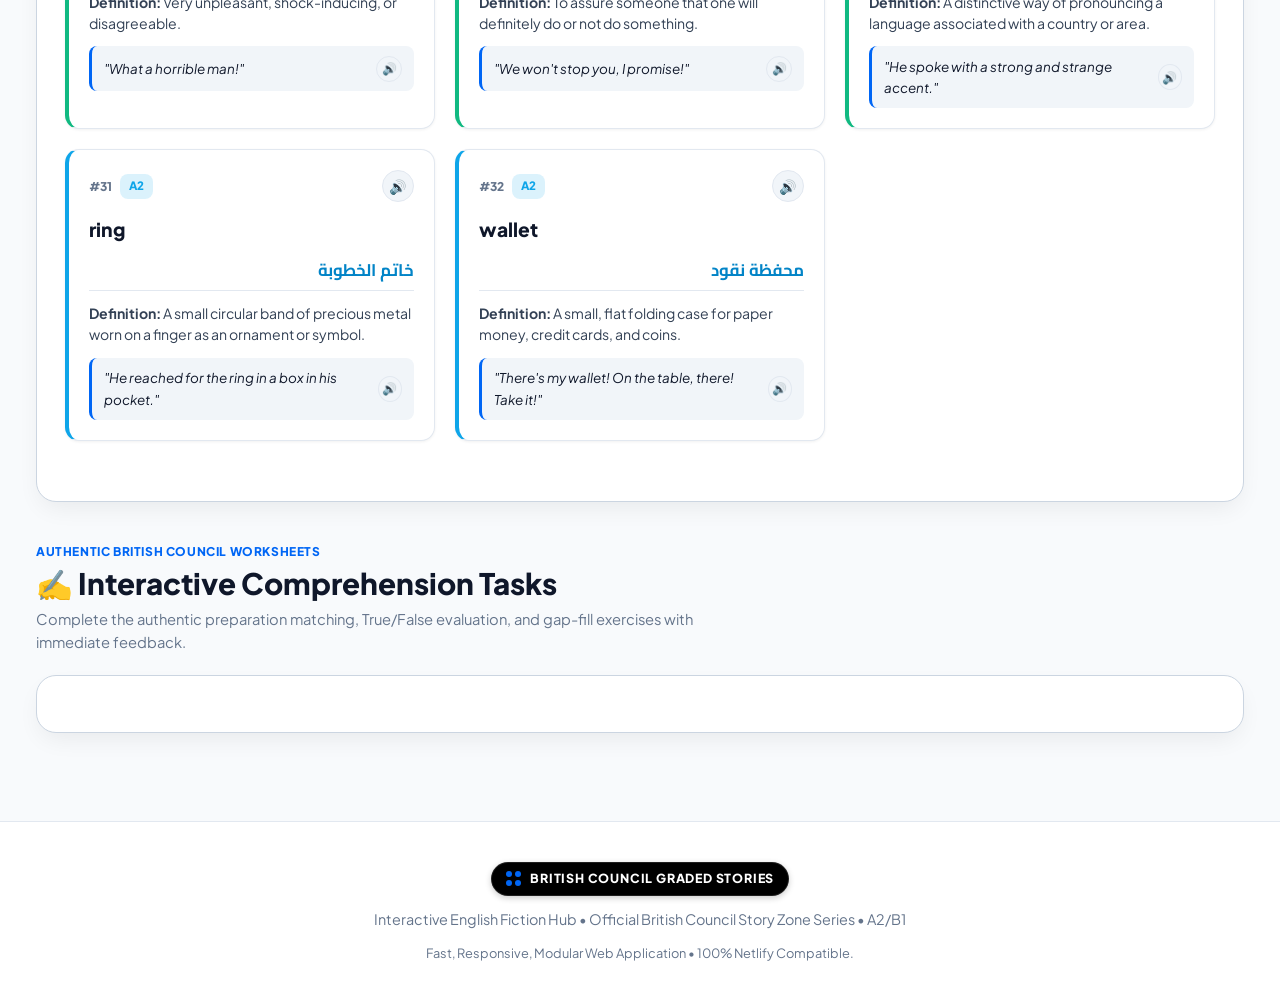
==== commit 92bcedf1: "fix: allow Session 14 selection in desktop and mobile dropdowns" ====
--- a/stories.html
+++ b/stories.html
@@ -32,7 +32,7 @@
           <a href="./index.html" class="pillar-tab-btn" id="navPillarSessions">
             <span>🎓</span>
             <span>Sessions</span>
-            <span class="pillar-badge">11</span>
+            <span class="pillar-badge">14</span>
           </a>
           <a href="./stories.html" class="pillar-tab-btn active" id="navPillarStories">
             <span>📚</span>
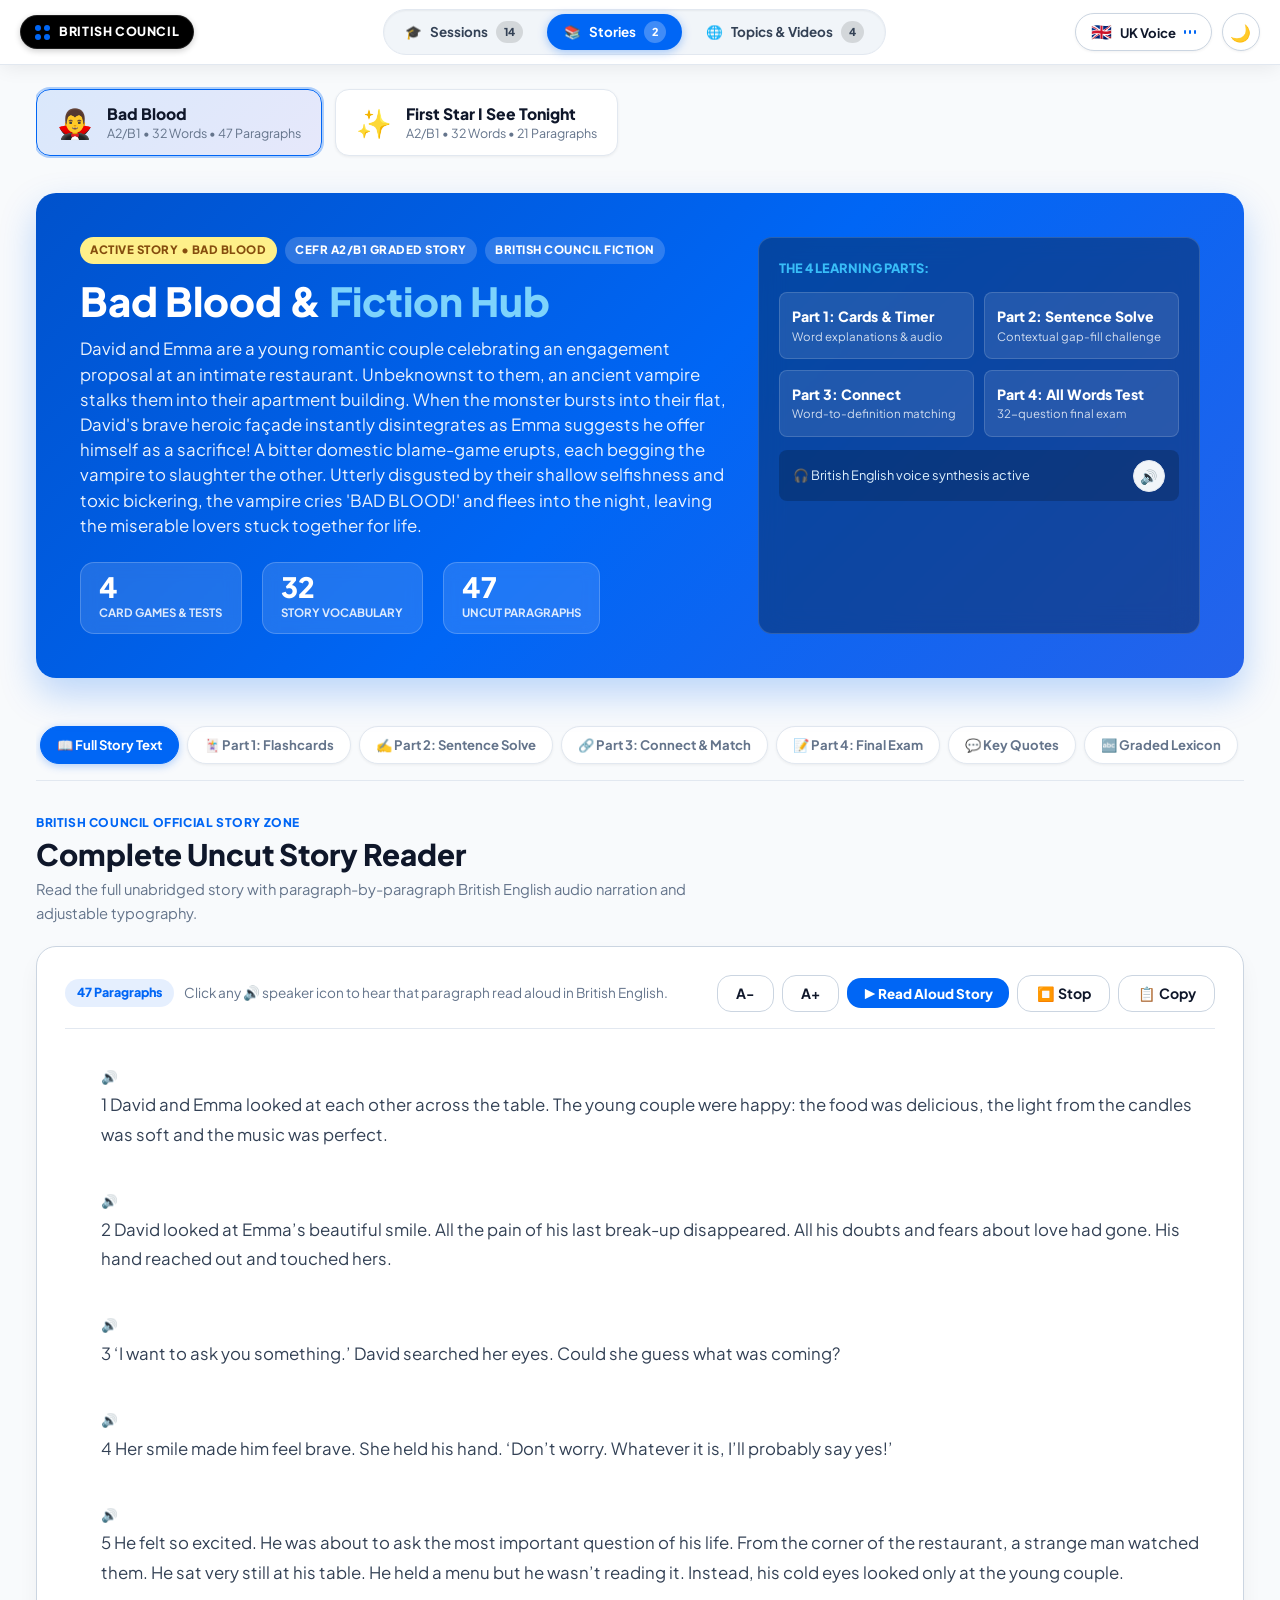
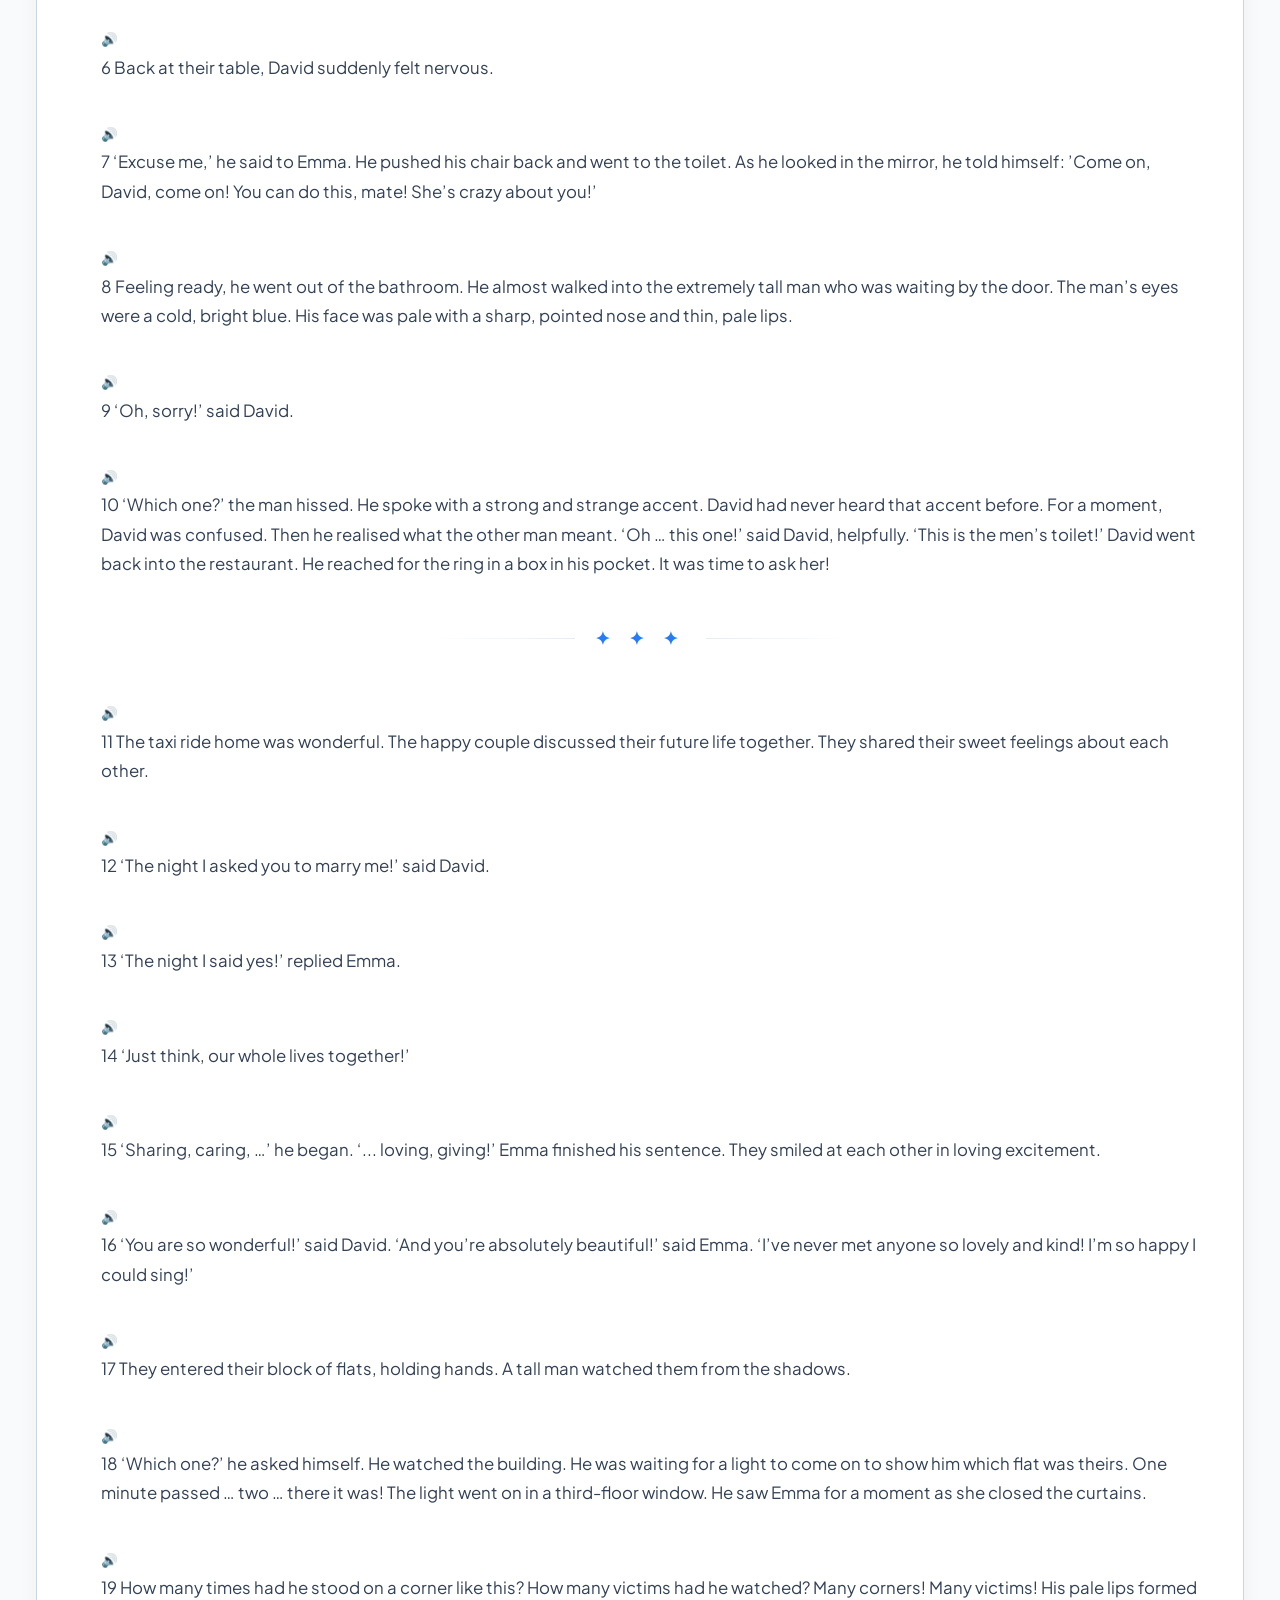
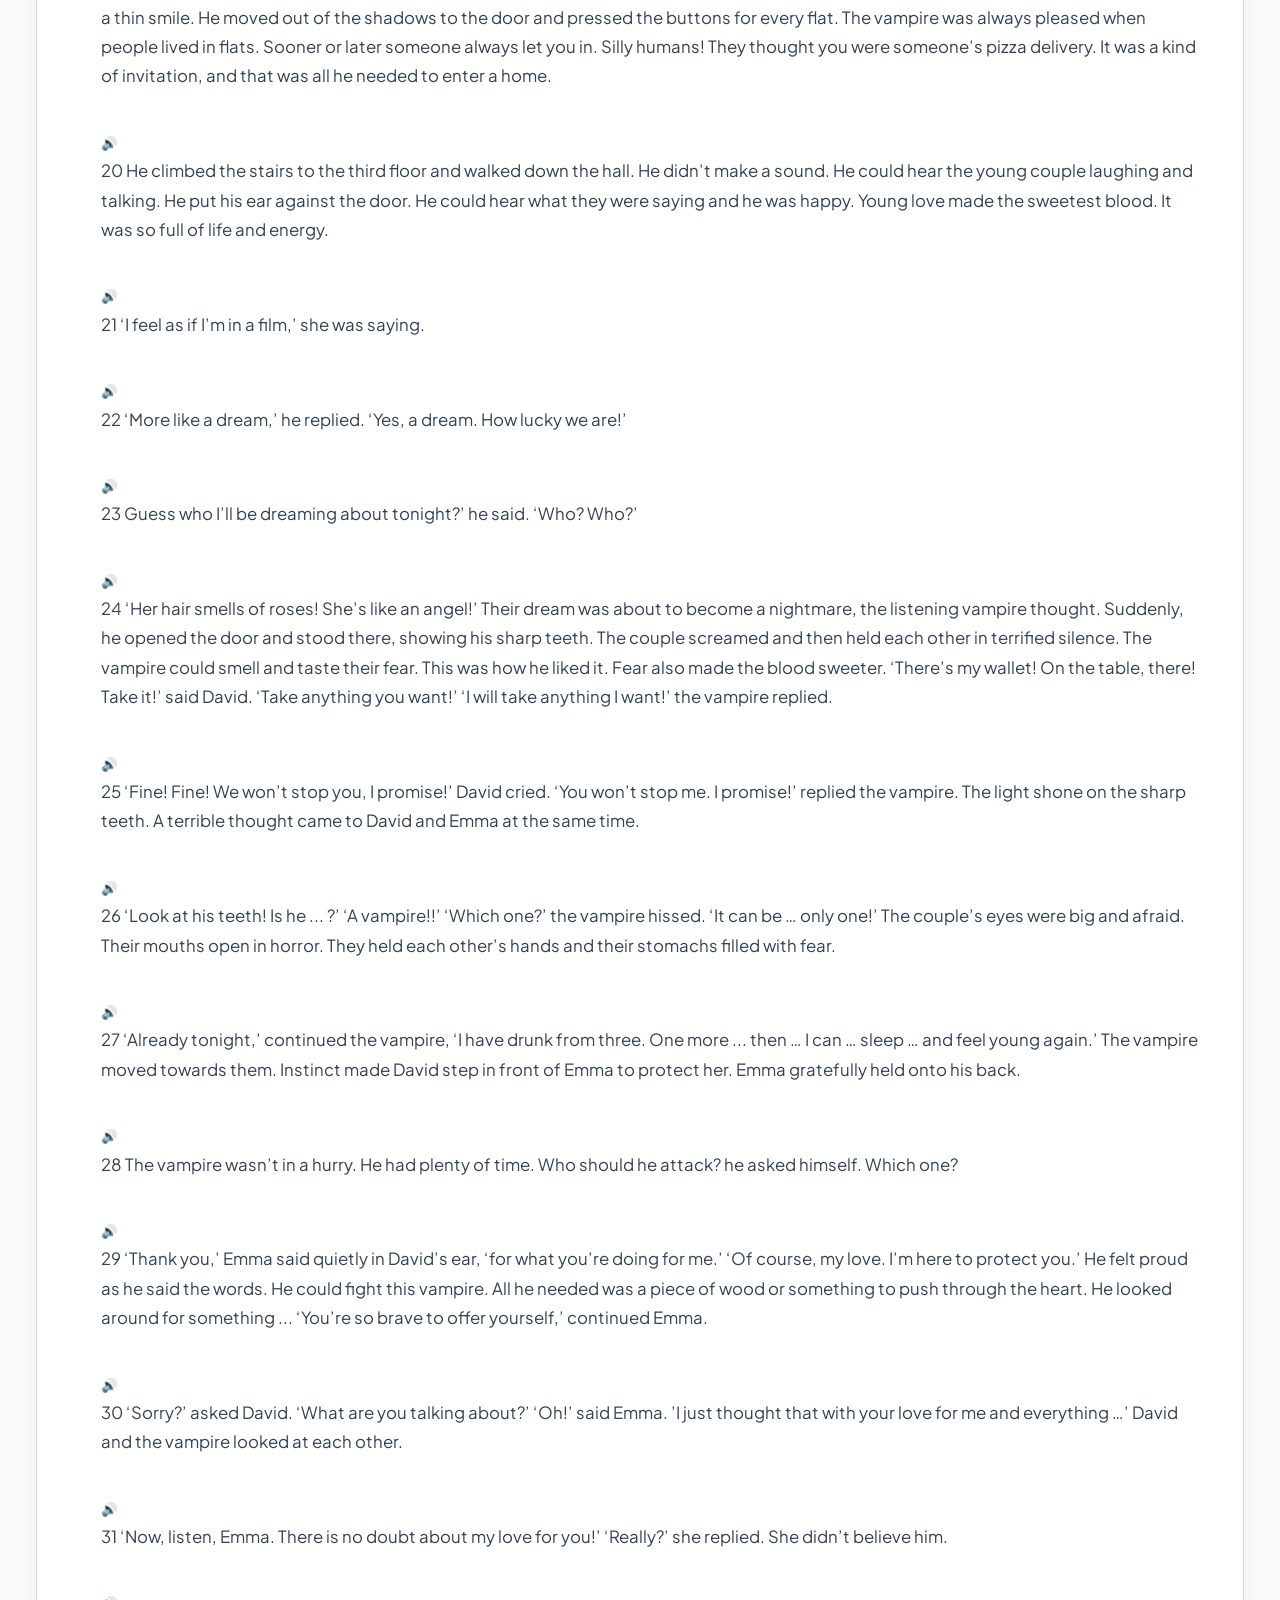
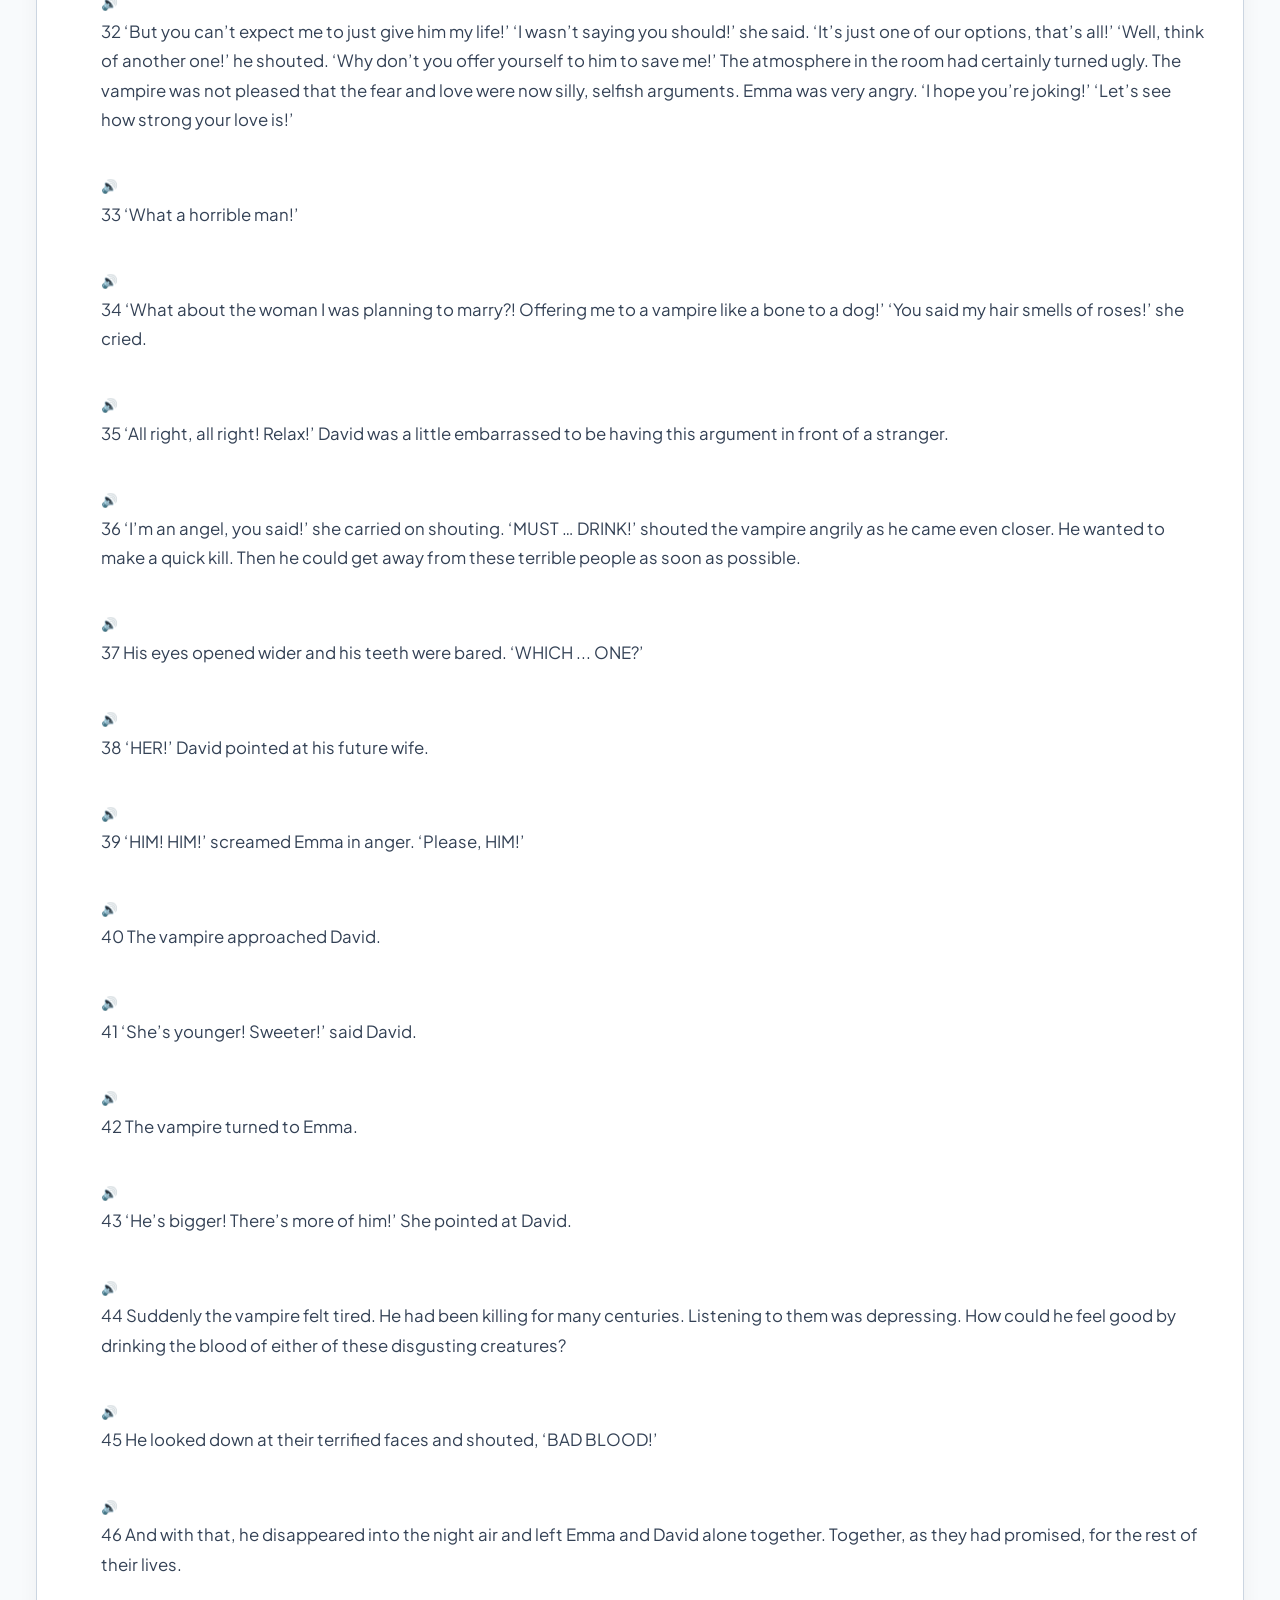
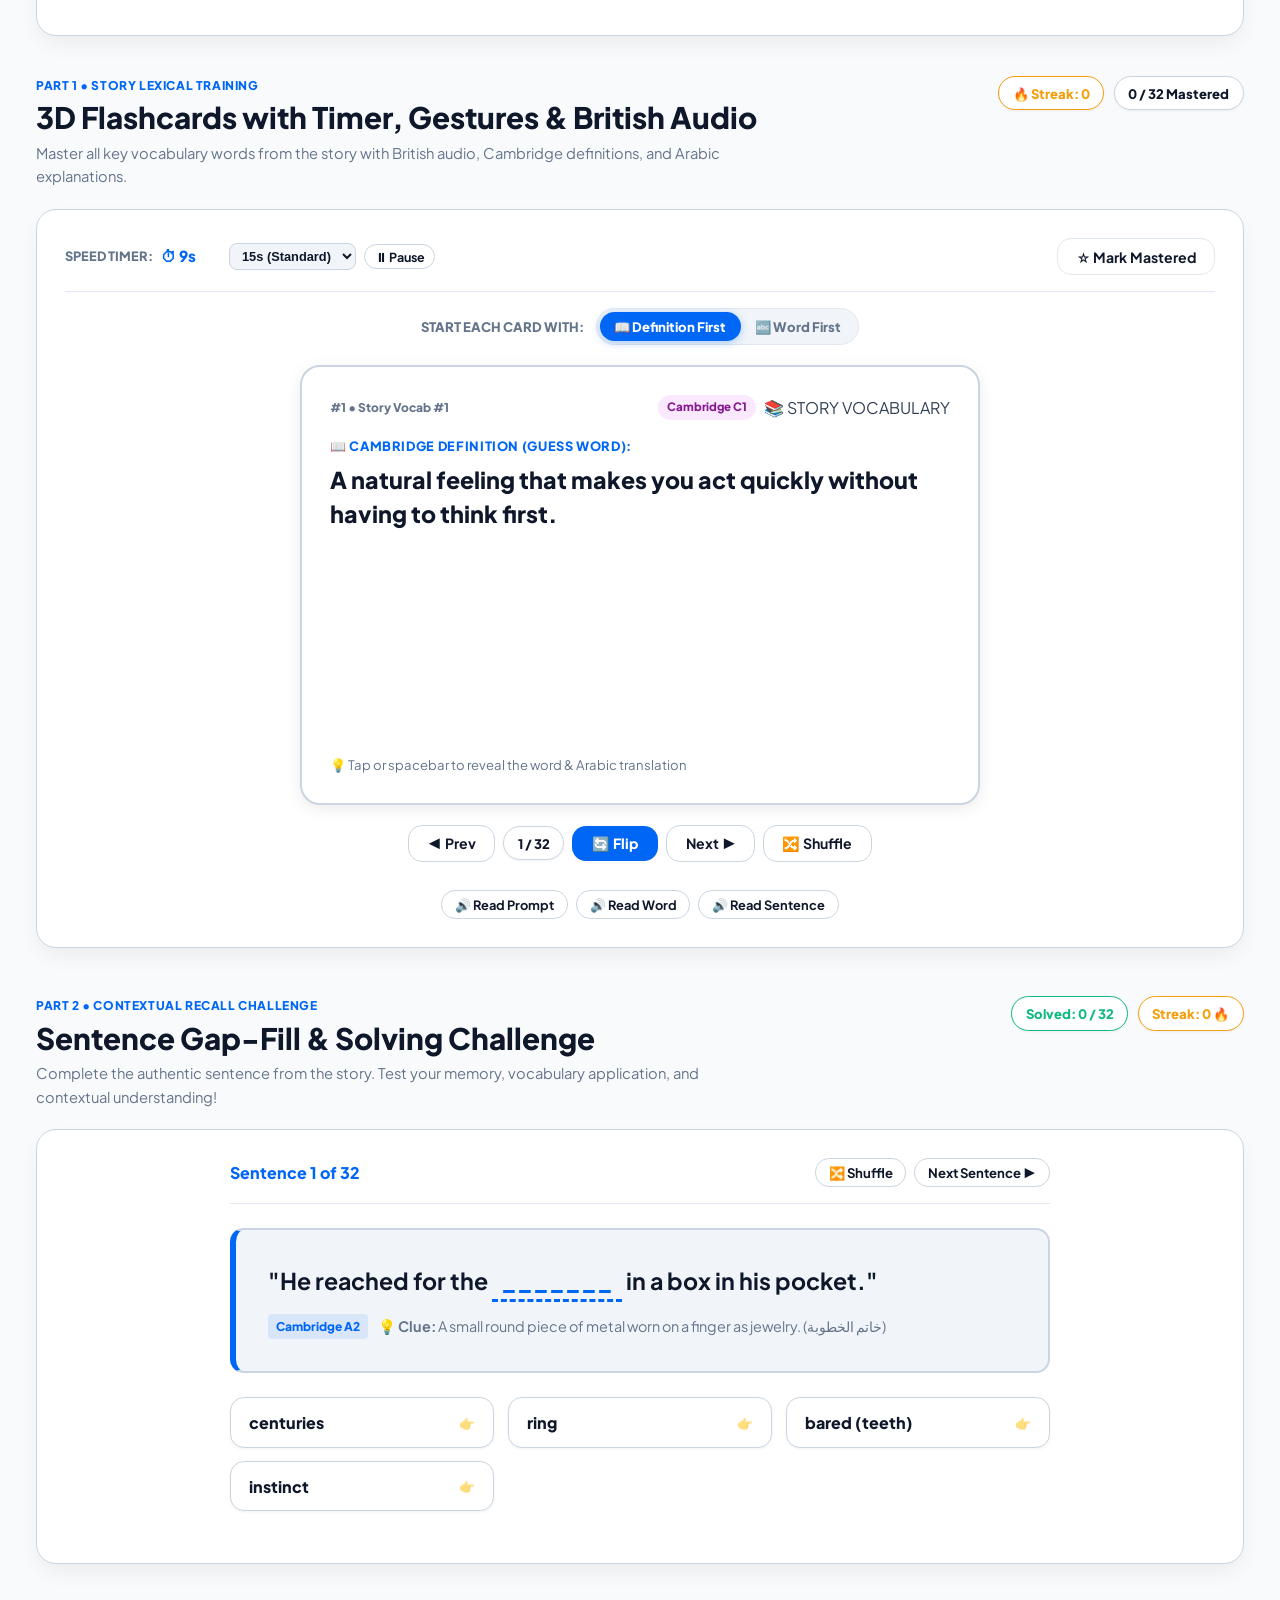
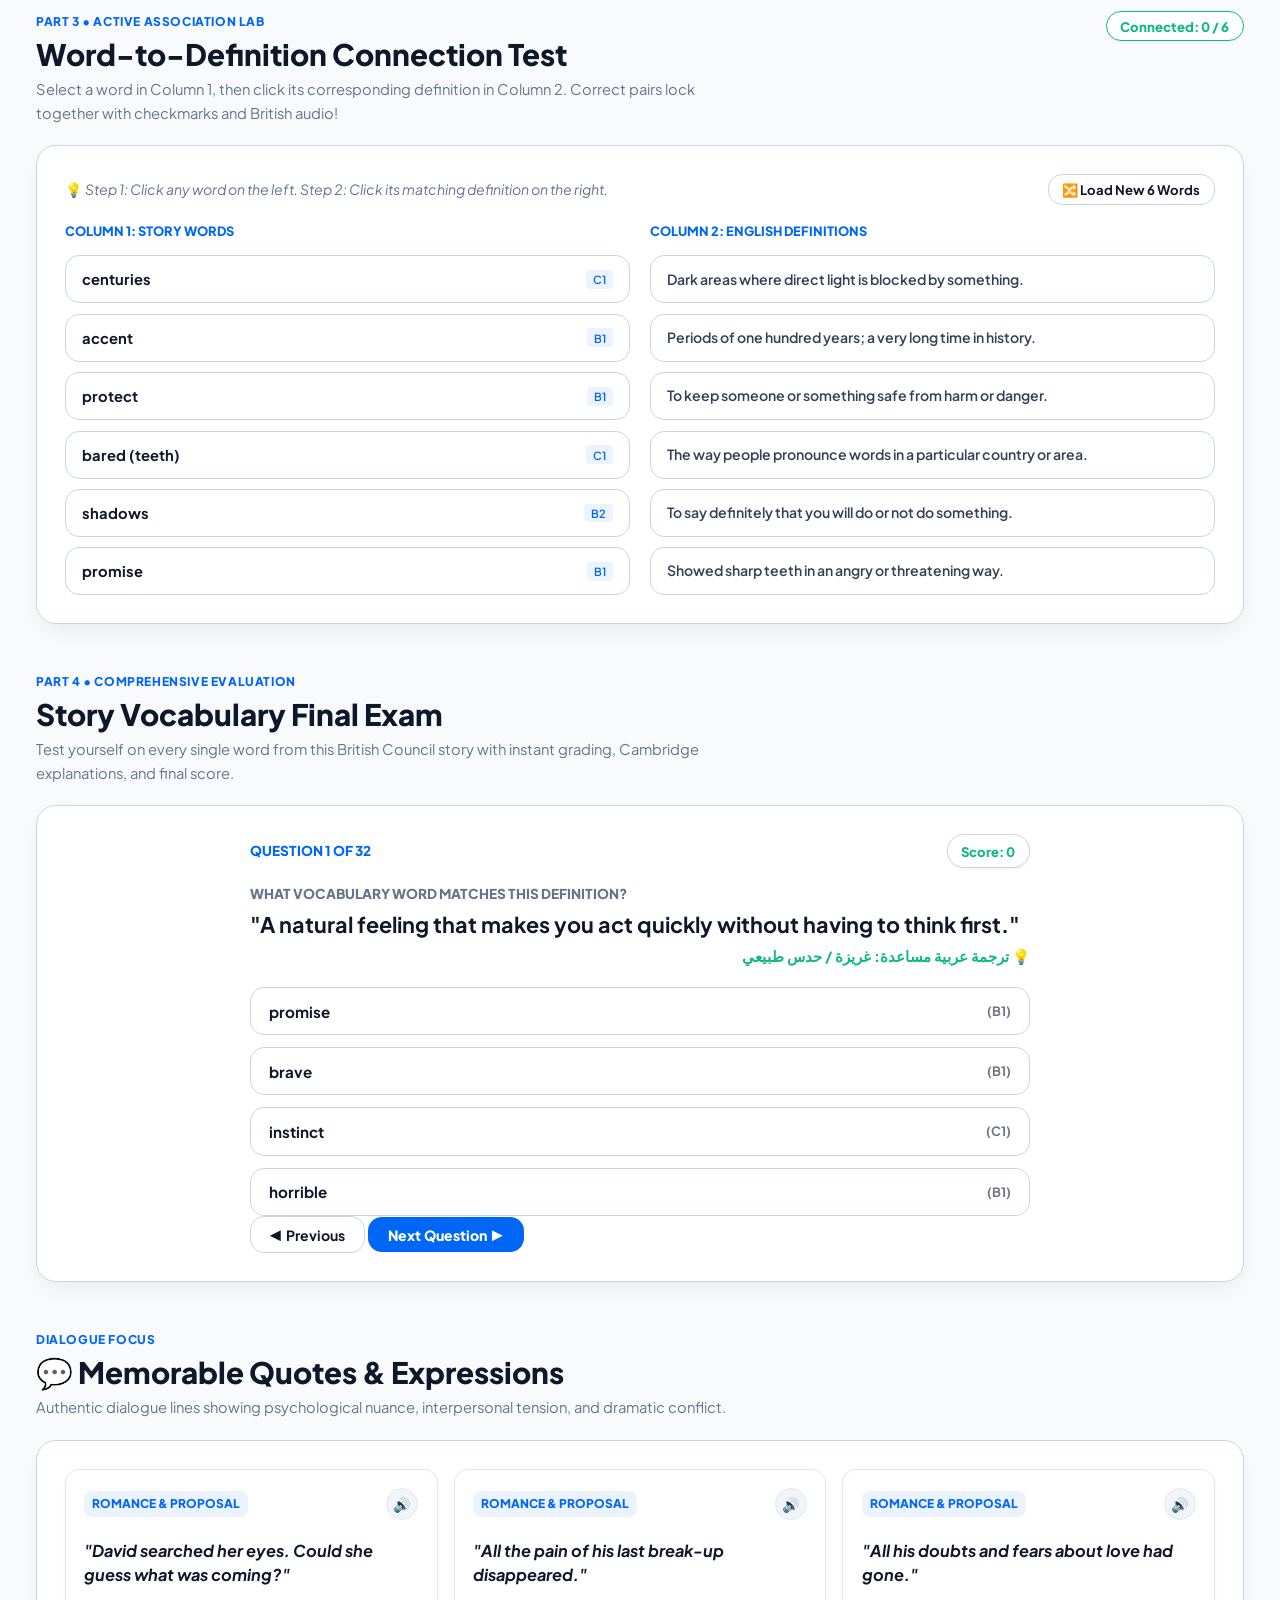
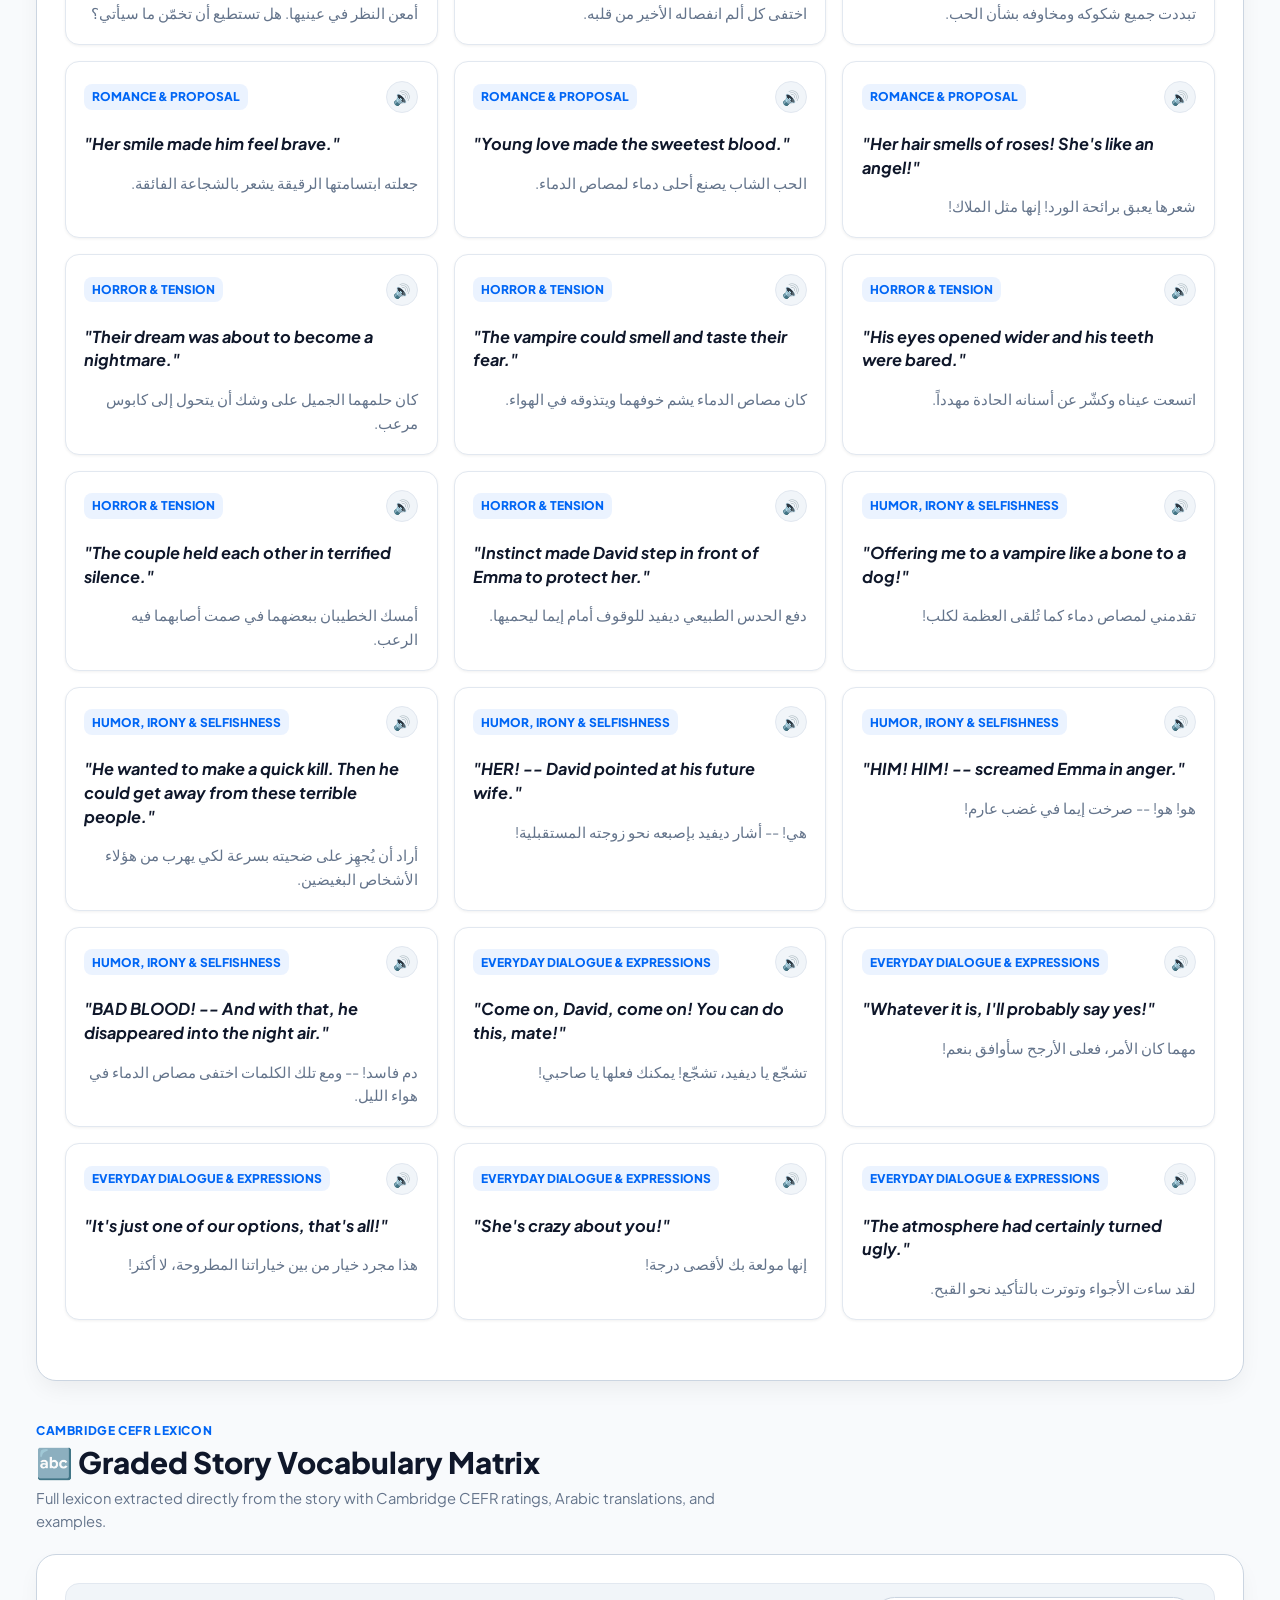
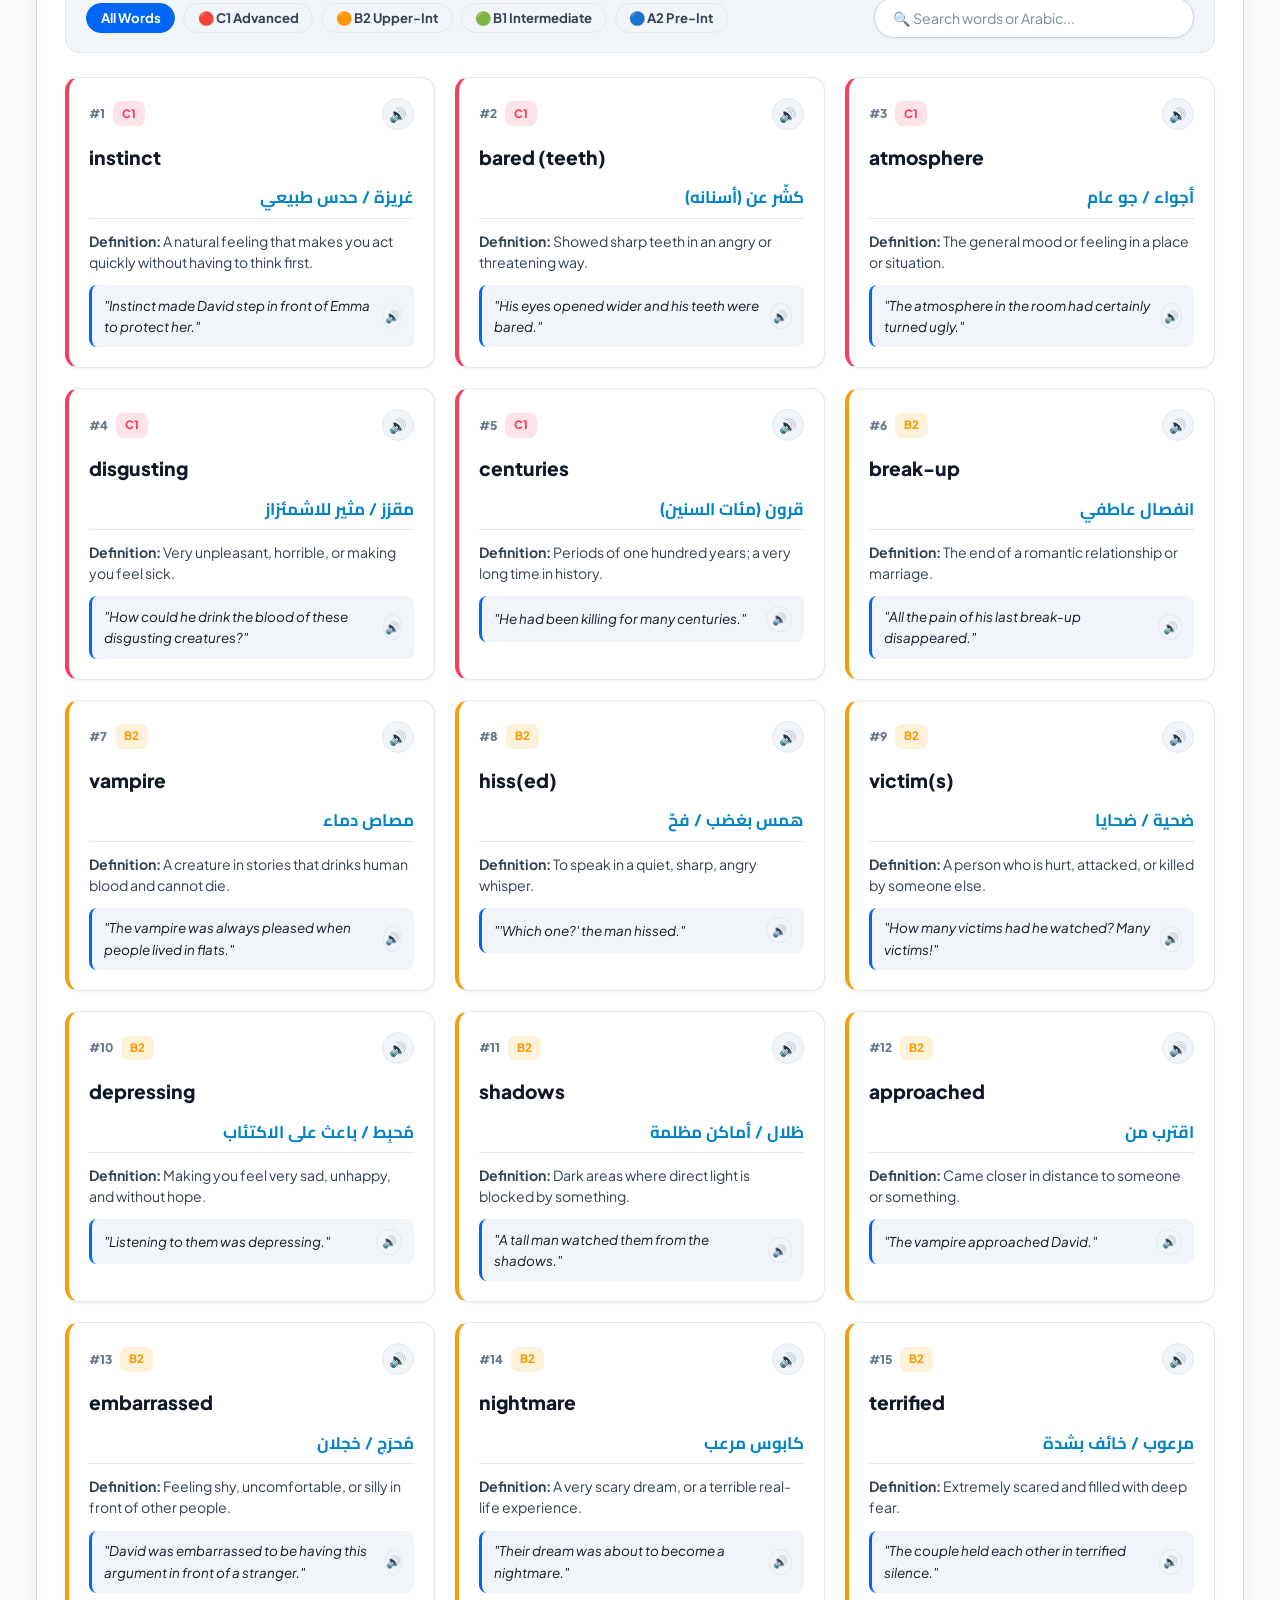
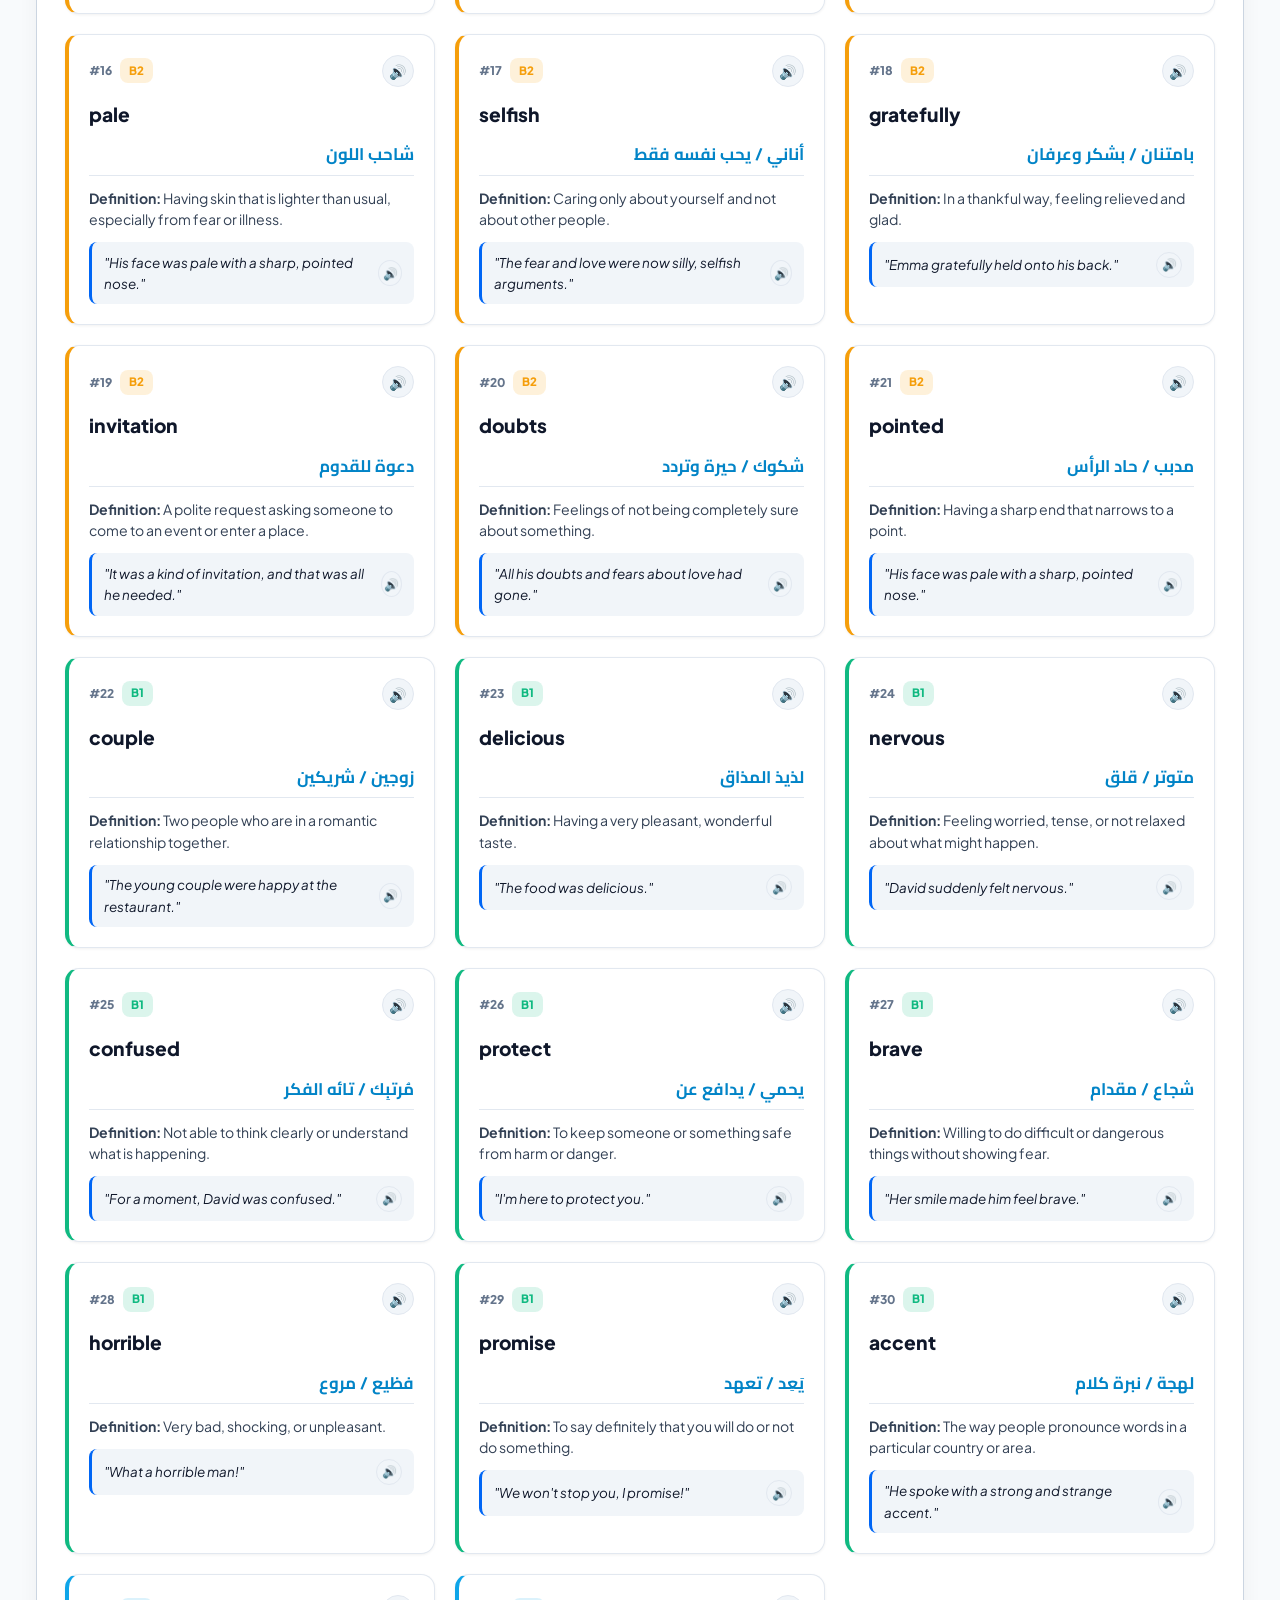
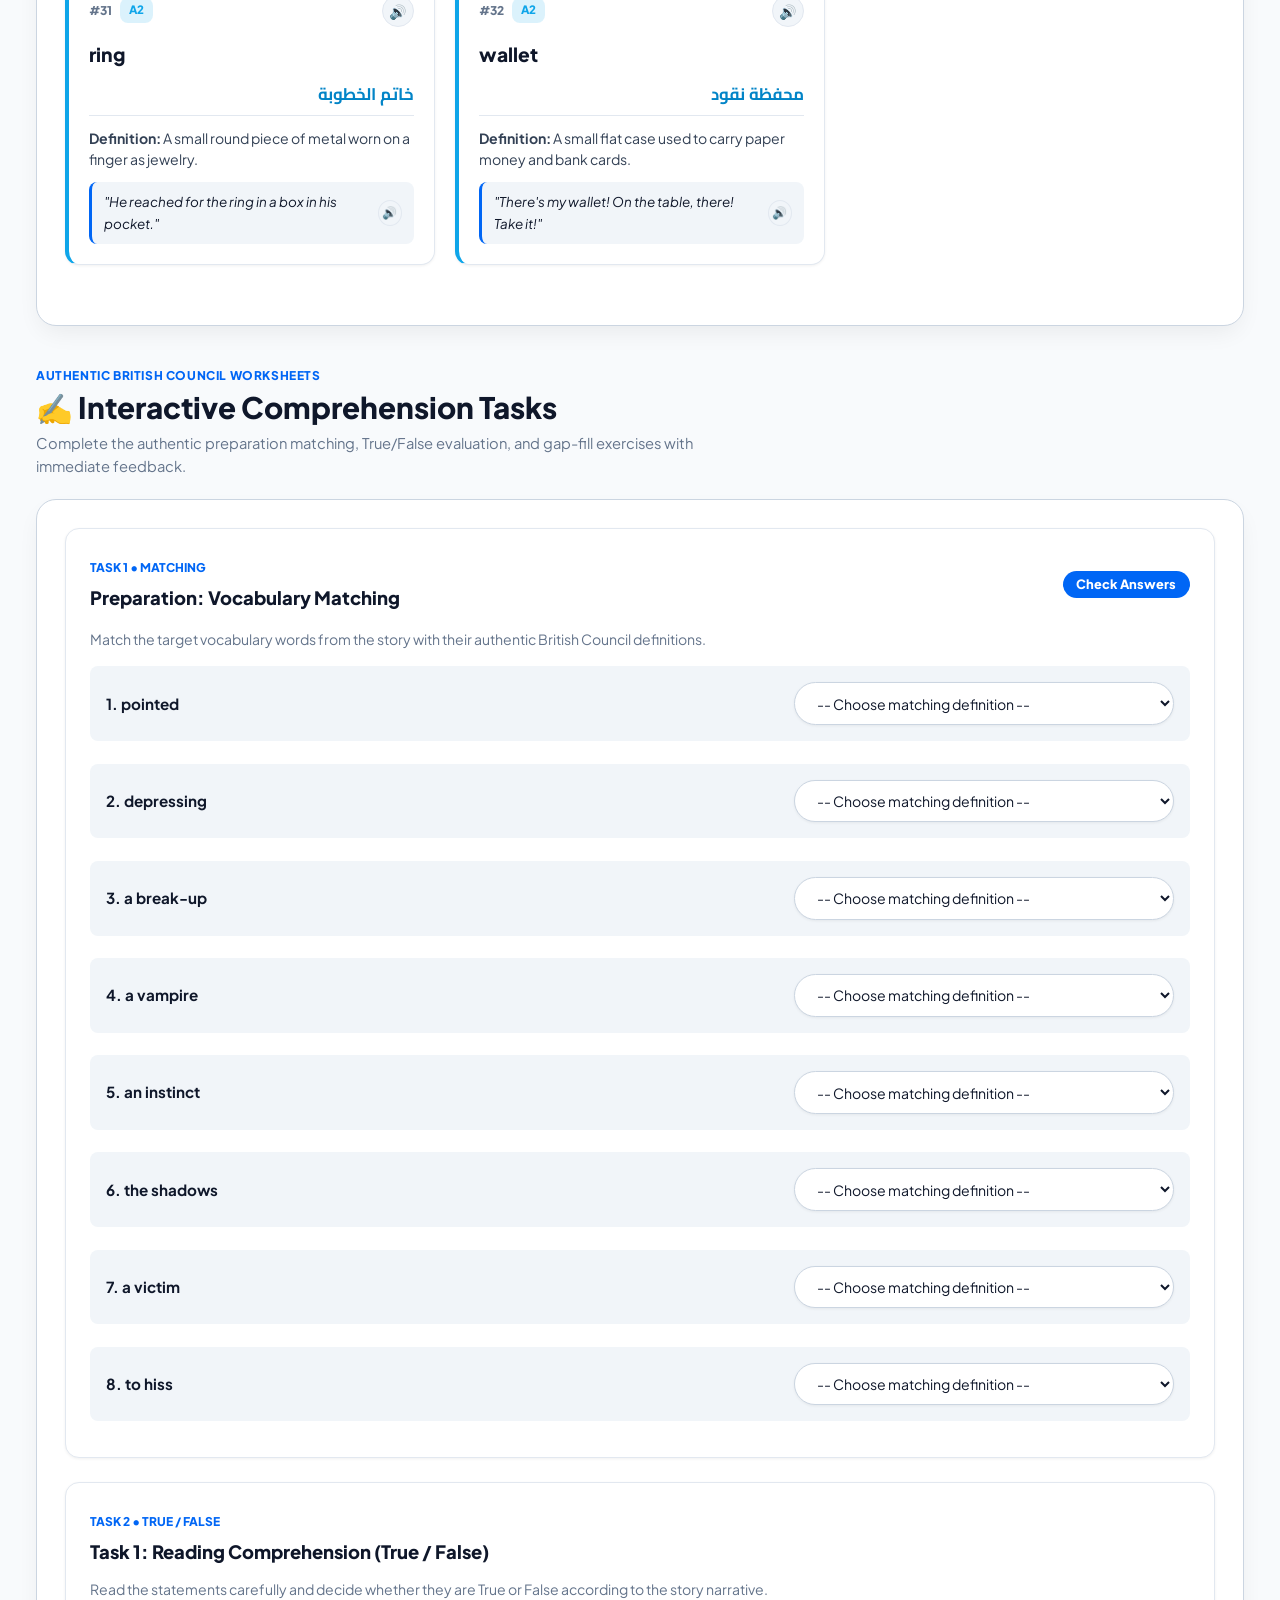
==== commit 181eac20: "fix(mobile): resolve drawer nesting cutoff past session 14 across all pages; feat(session17): add au" ====
--- a/stories.html
+++ b/stories.html
@@ -96,13 +96,13 @@
         <div class="drawer-part-group">
           <div class="drawer-part-title">
             <span>🎓 PART 1: COURSE SESSIONS</span>
-            <span class="part-badge">14 Sessions</span>
+            <span class="part-badge">17 Sessions</span>
           </div>
           <a href="./index.html" class="drawer-item-link">
             <span class="drawer-item-icon">📂</span>
             <div class="drawer-item-text">
               <strong>All Course Sessions Hub</strong>
-              <small>Sessions 1, 2, 3, 10, 11, 12, 13, 14 Handouts &amp; Testing</small>
+              <small>Sessions 1–17 Handouts, Whiteboards &amp; Testing</small>
             </div>
           </a>
           <div class="drawer-session-list">
@@ -209,6 +209,30 @@
               <div class="drawer-session-info">
                 <span class="drawer-session-title">Attending Weddings</span>
                 <span class="drawer-session-desc">Wedding Customs, Echo Questions &amp; CD Player Story</span>
+              </div>
+              <span class="drawer-session-status">Interactive</span>
+            </a>
+            <a href="./index.html?session=15" class="drawer-session-card" onclick="localStorage.setItem('bc_active_session', '15')">
+              <span class="drawer-session-num">15</span>
+              <div class="drawer-session-info">
+                <span class="drawer-session-title">Conversation Skills: Avoiding Dead Air</span>
+                <span class="drawer-session-desc">Active Listening, Polite Rejoinders &amp; Classroom Board</span>
+              </div>
+              <span class="drawer-session-status">Interactive</span>
+            </a>
+            <a href="./index.html?session=16" class="drawer-session-card" onclick="localStorage.setItem('bc_active_session', '16')">
+              <span class="drawer-session-num">16</span>
+              <div class="drawer-session-info">
+                <span class="drawer-session-title">Conversation Skills: Awkward Silences</span>
+                <span class="drawer-session-desc">Question Tags, Intonation Lab &amp; Board Photos</span>
+              </div>
+              <span class="drawer-session-status">Interactive</span>
+            </a>
+            <a href="./index.html?session=17" class="drawer-session-card" onclick="localStorage.setItem('bc_active_session', '17')">
+              <span class="drawer-session-num">17</span>
+              <div class="drawer-session-info">
+                <span class="drawer-session-title">Job Appraisal Interview</span>
+                <span class="drawer-session-desc">Modal Recommendations, Emma's Report &amp; Feedback</span>
               </div>
               <span class="drawer-session-status">Interactive</span>
             </a>
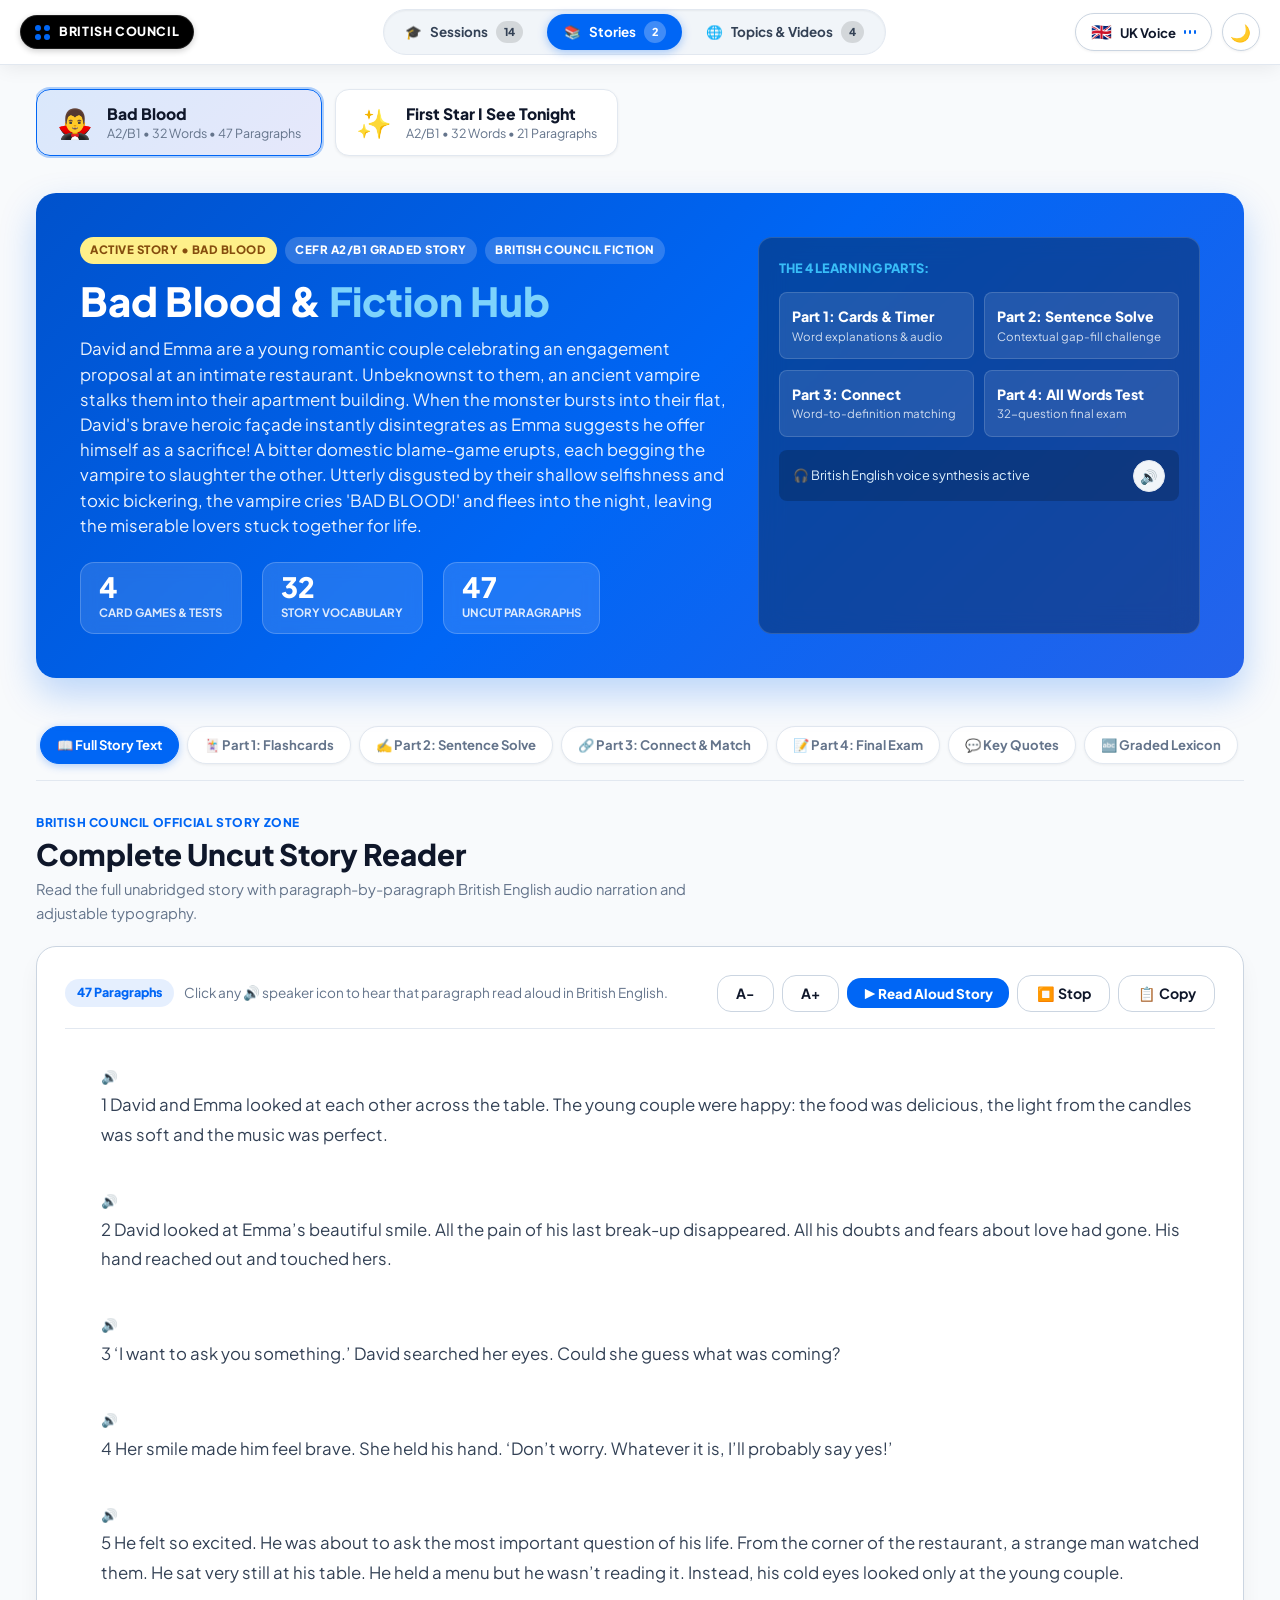
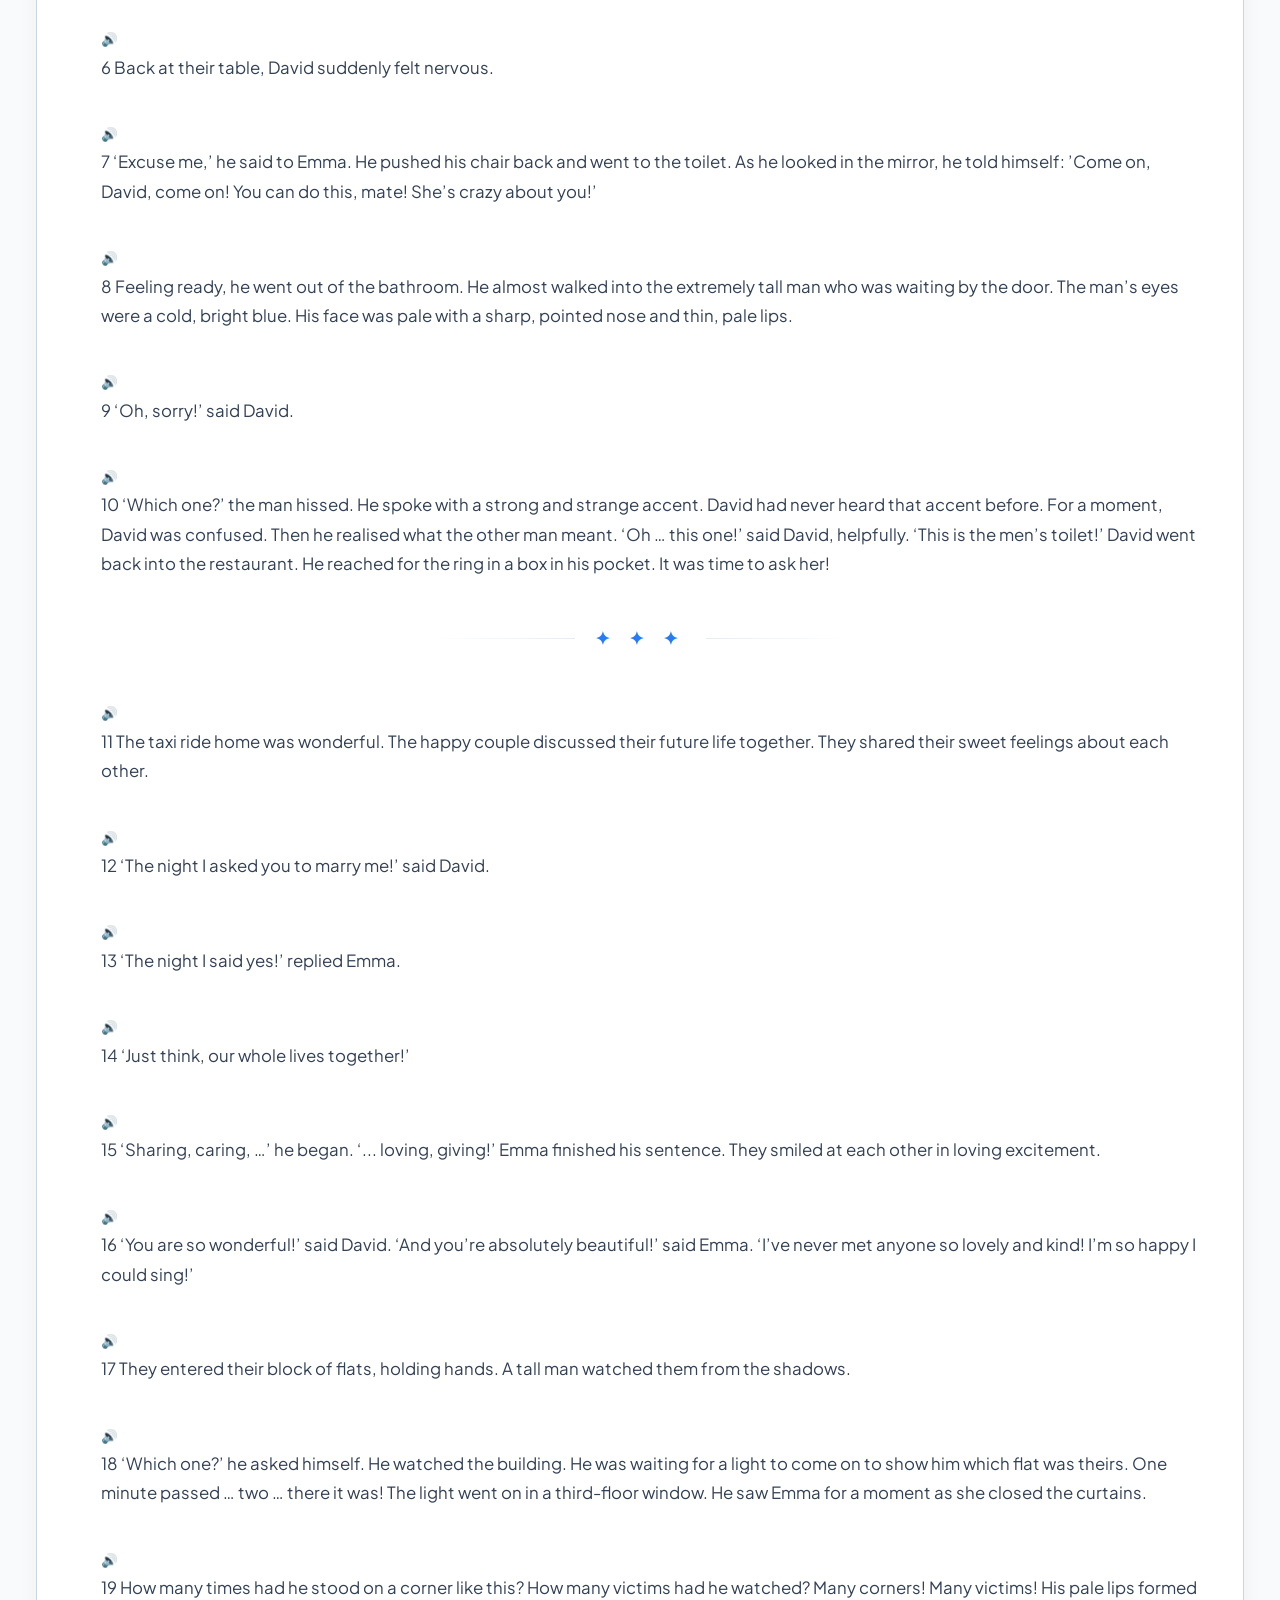
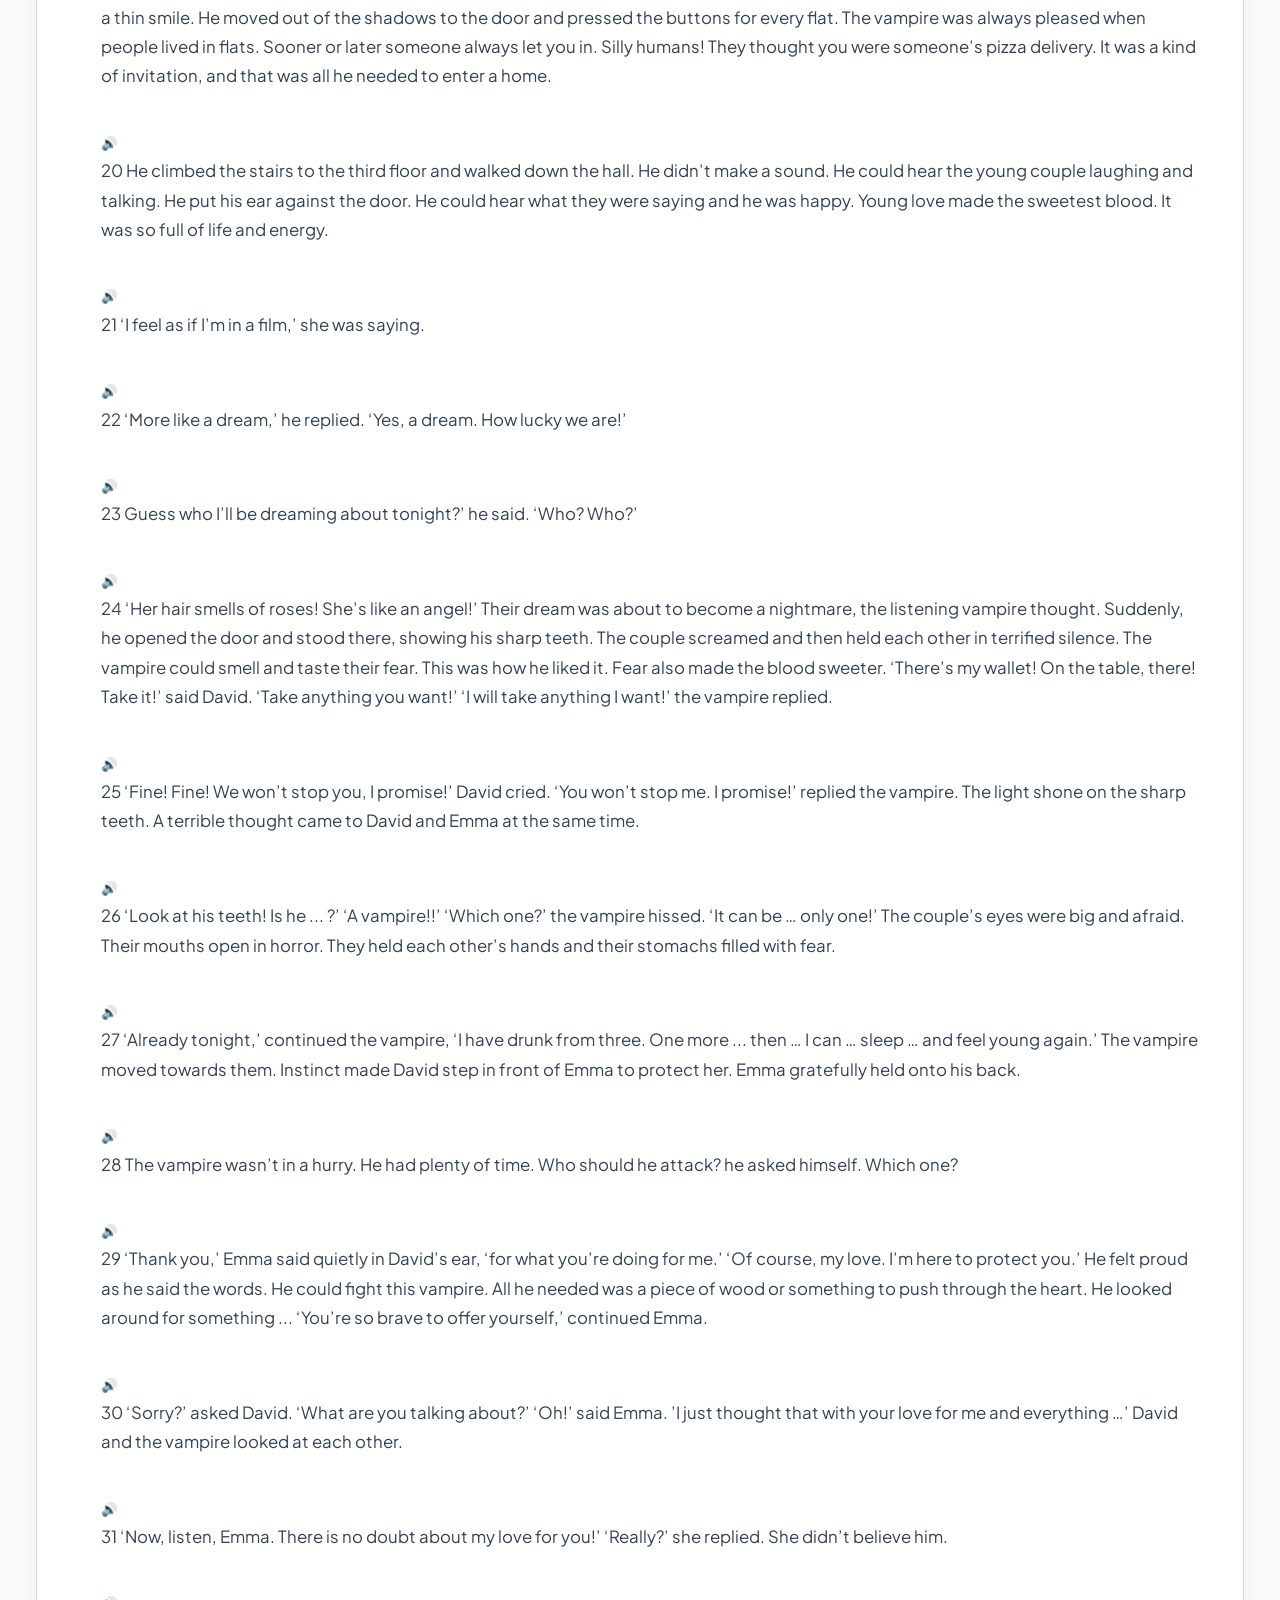
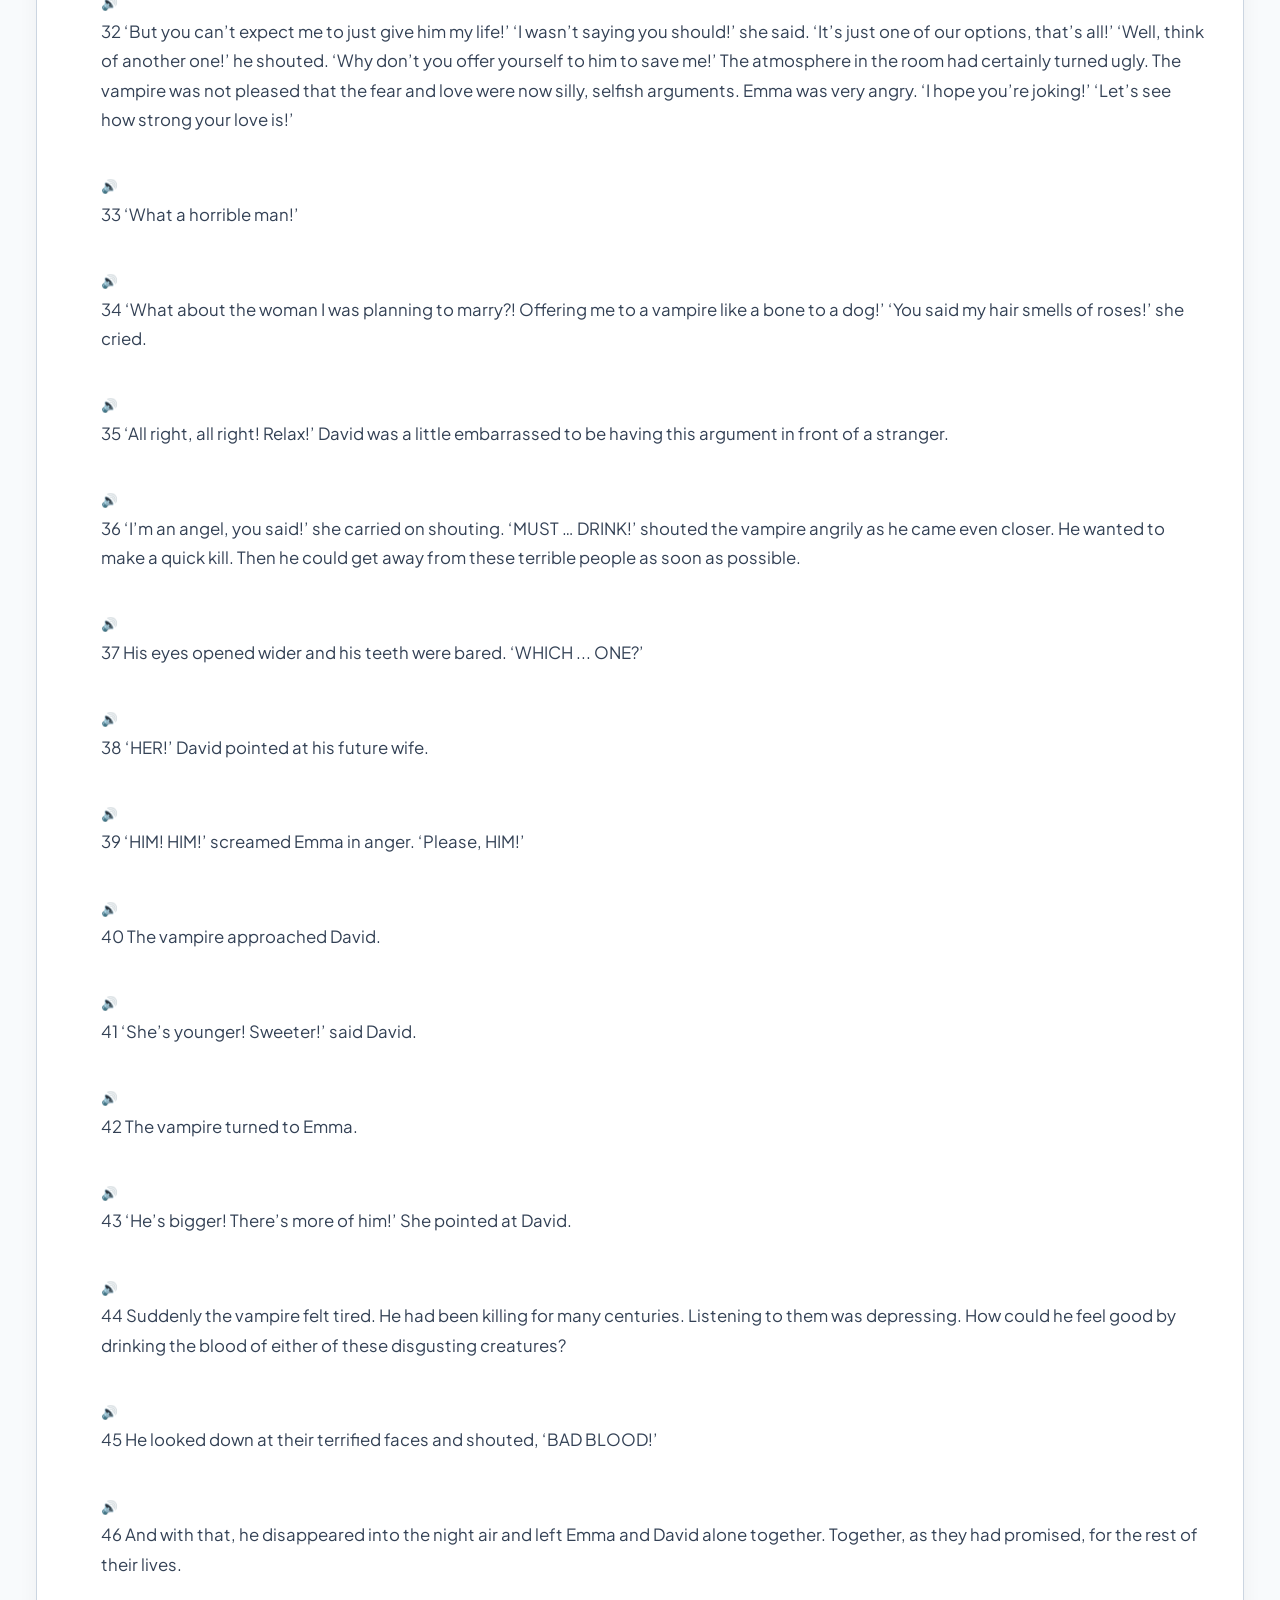
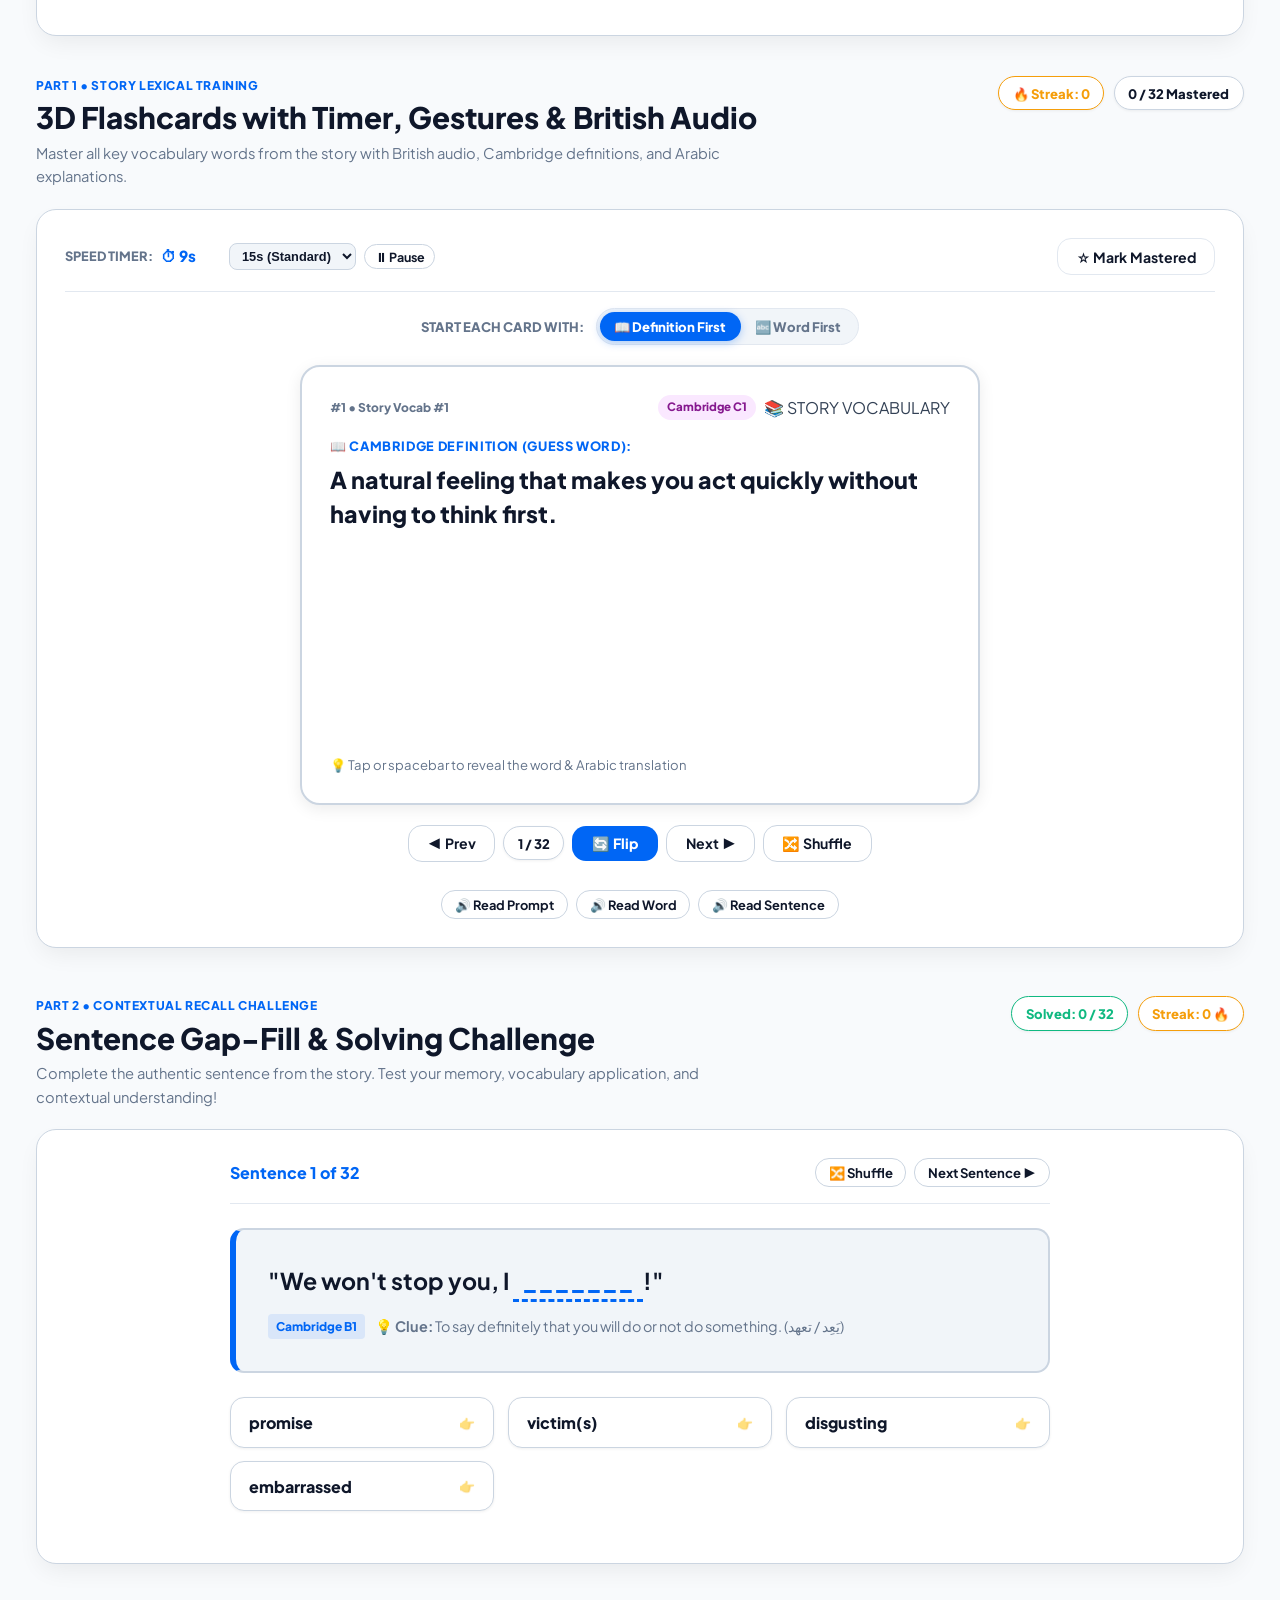
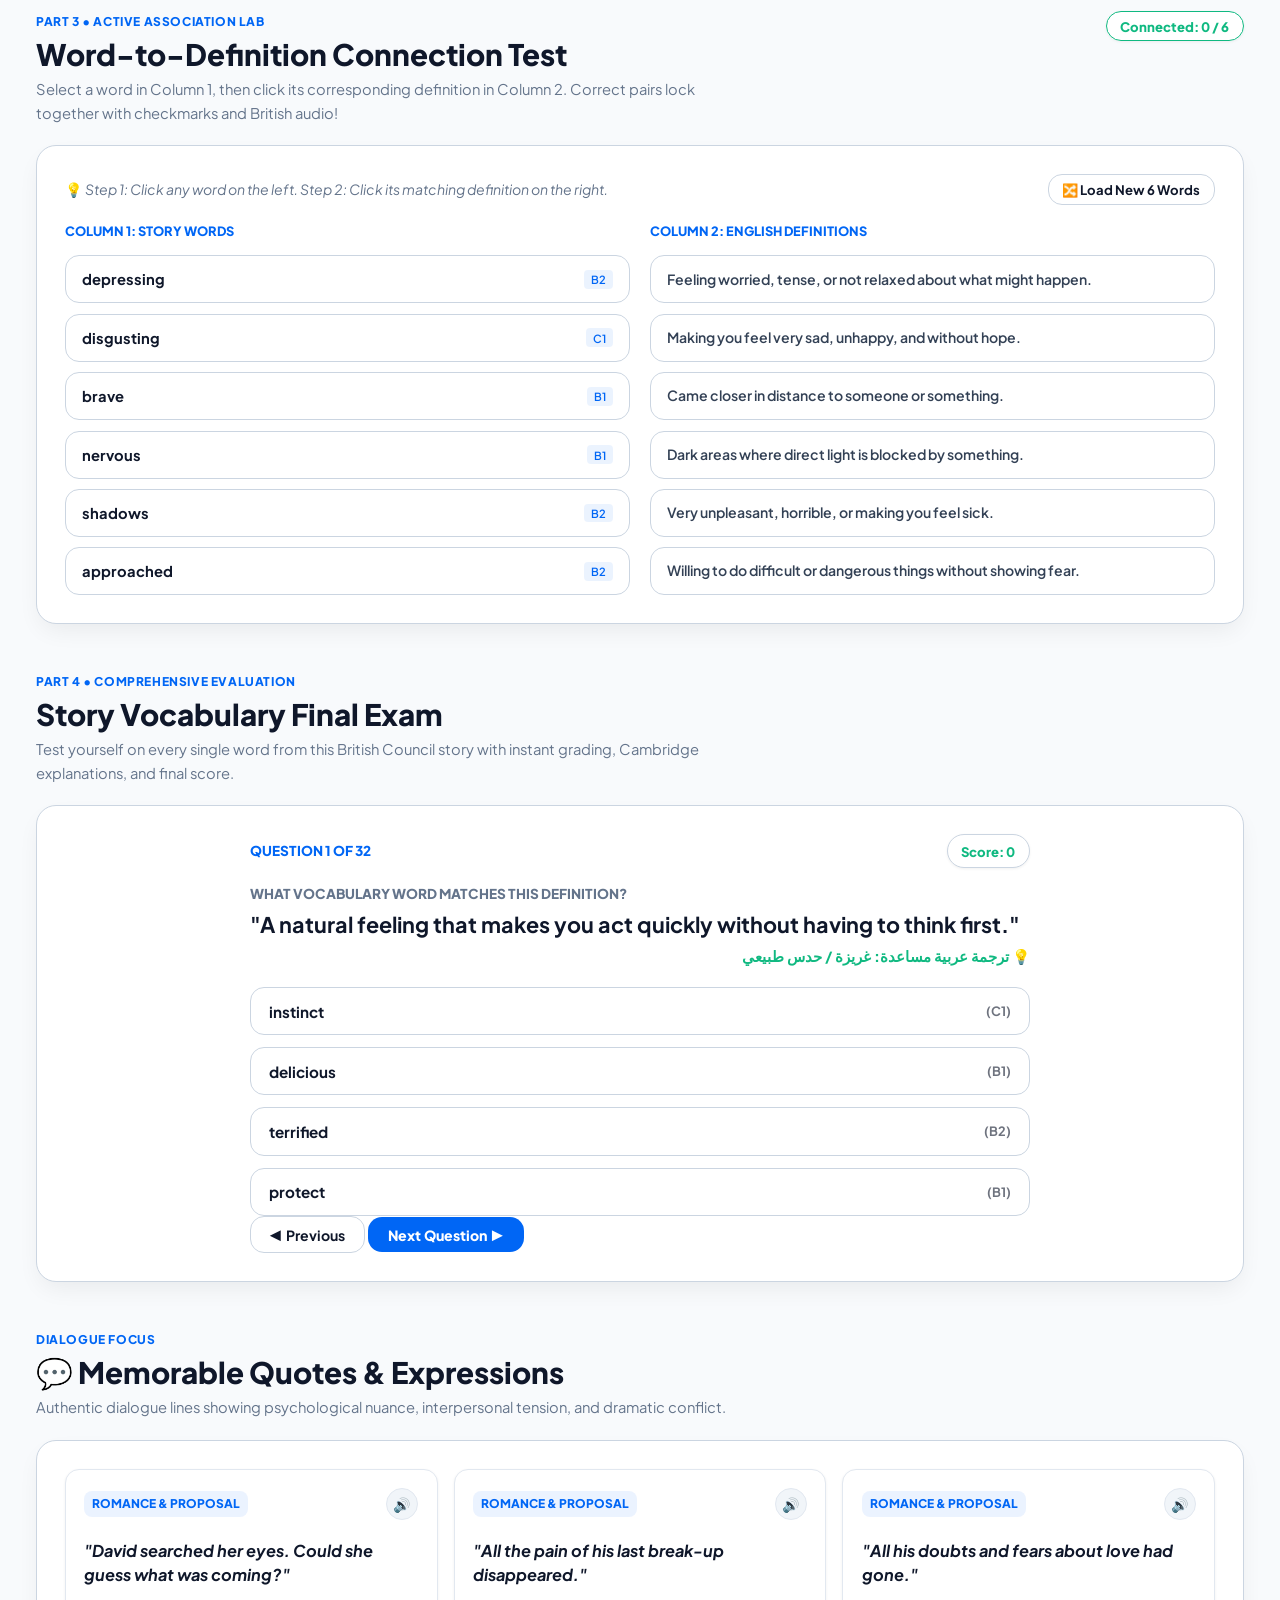
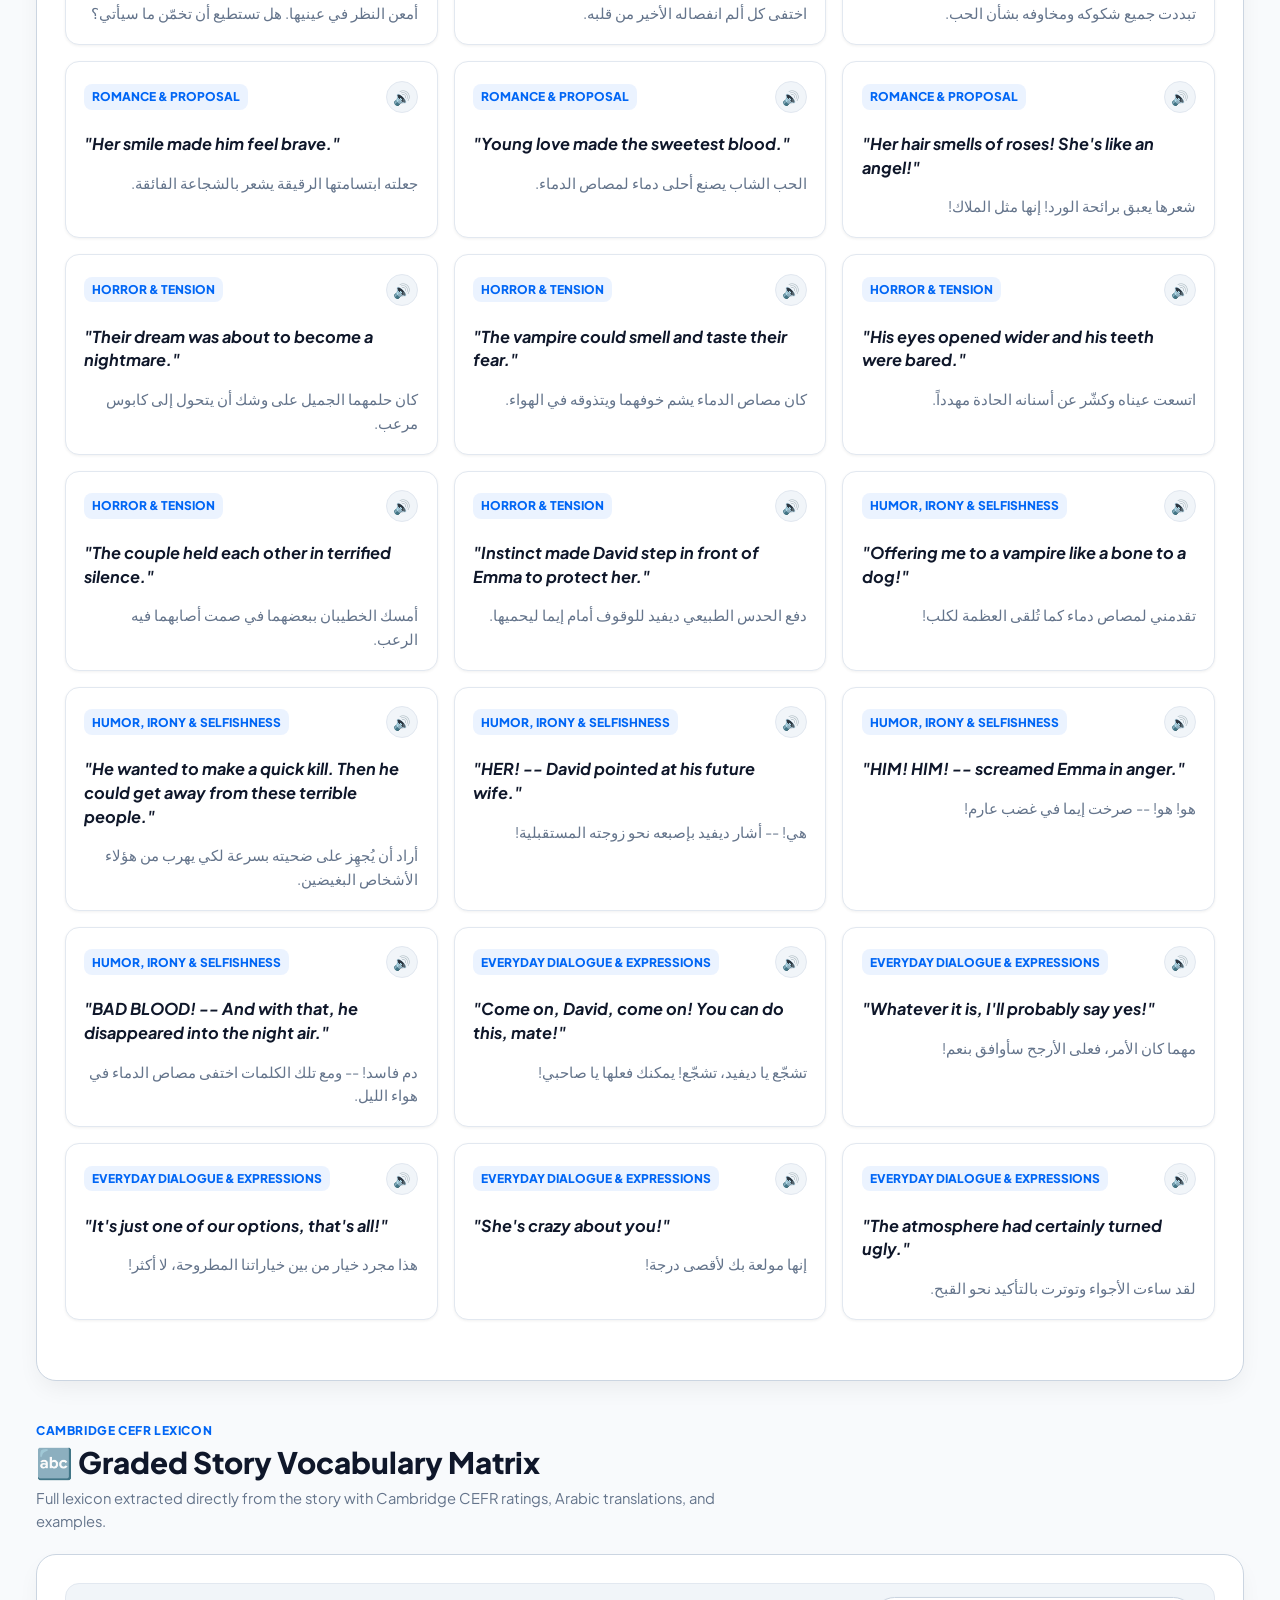
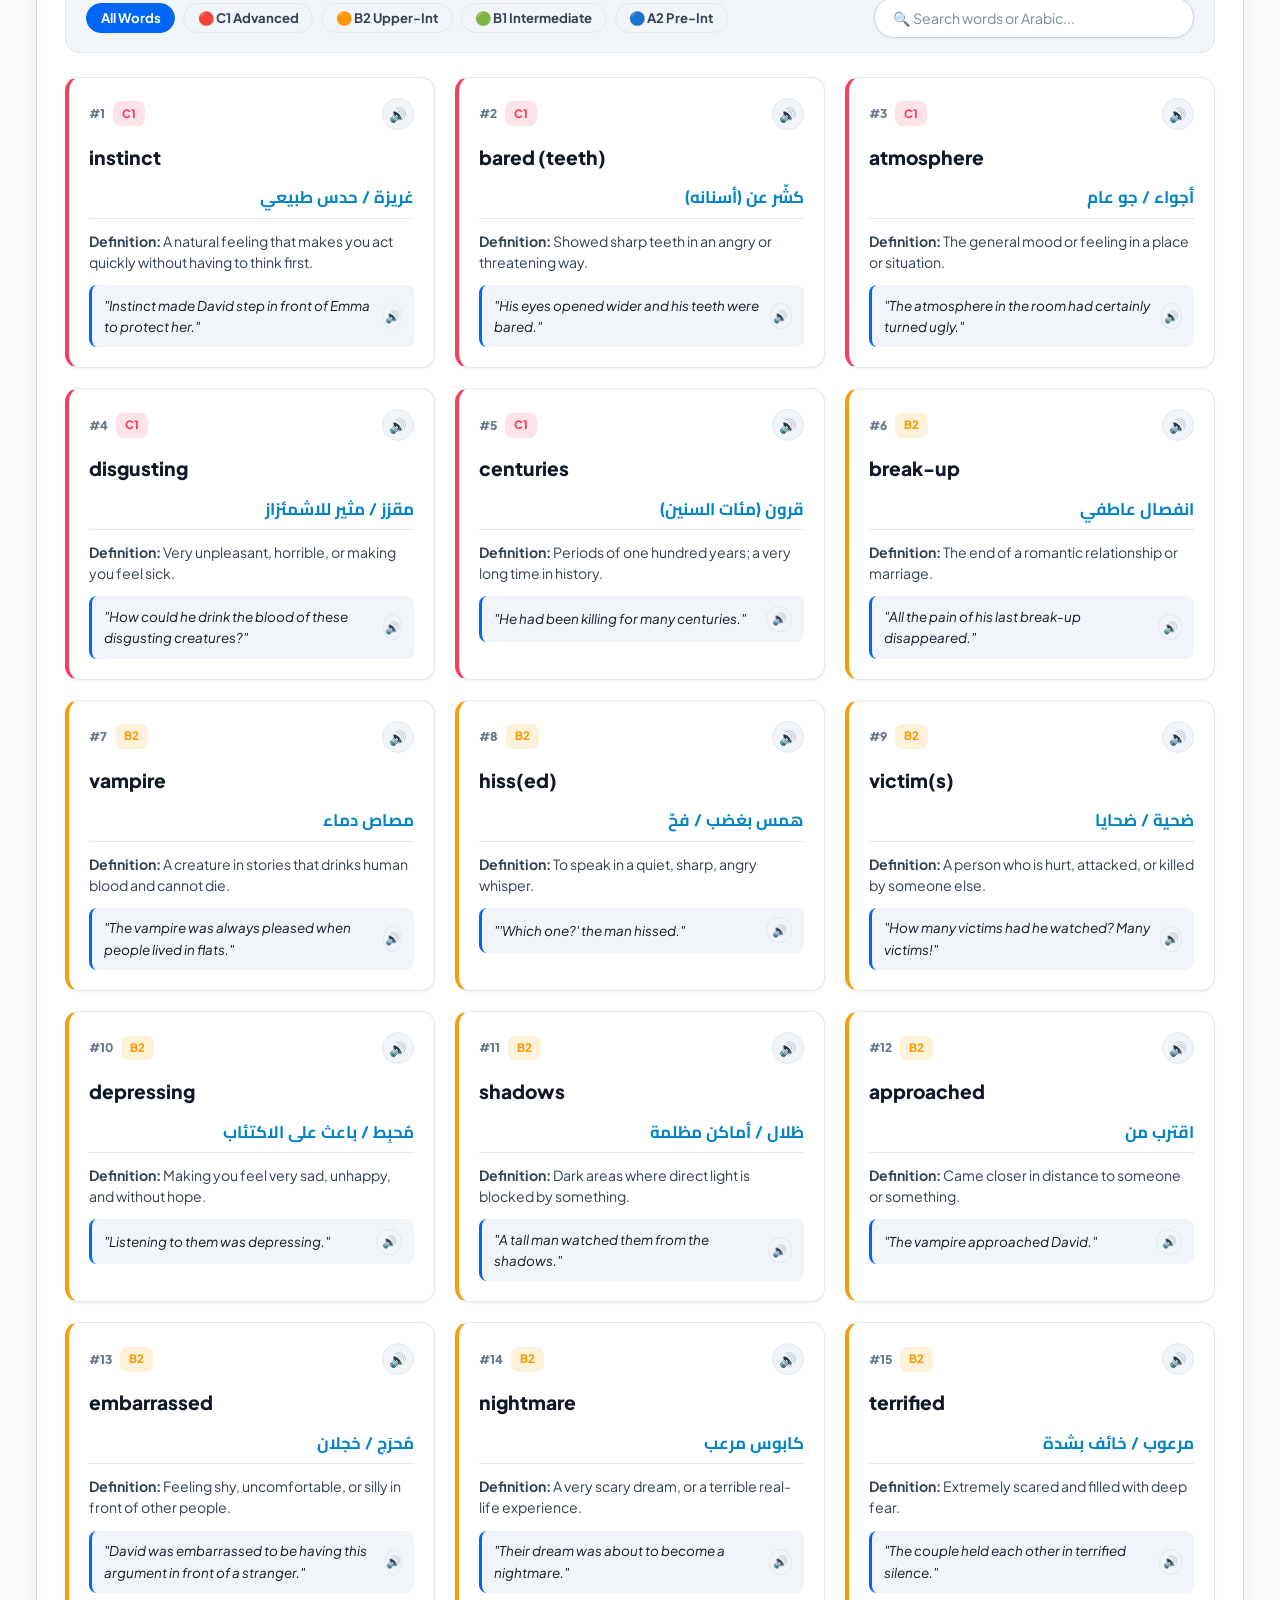
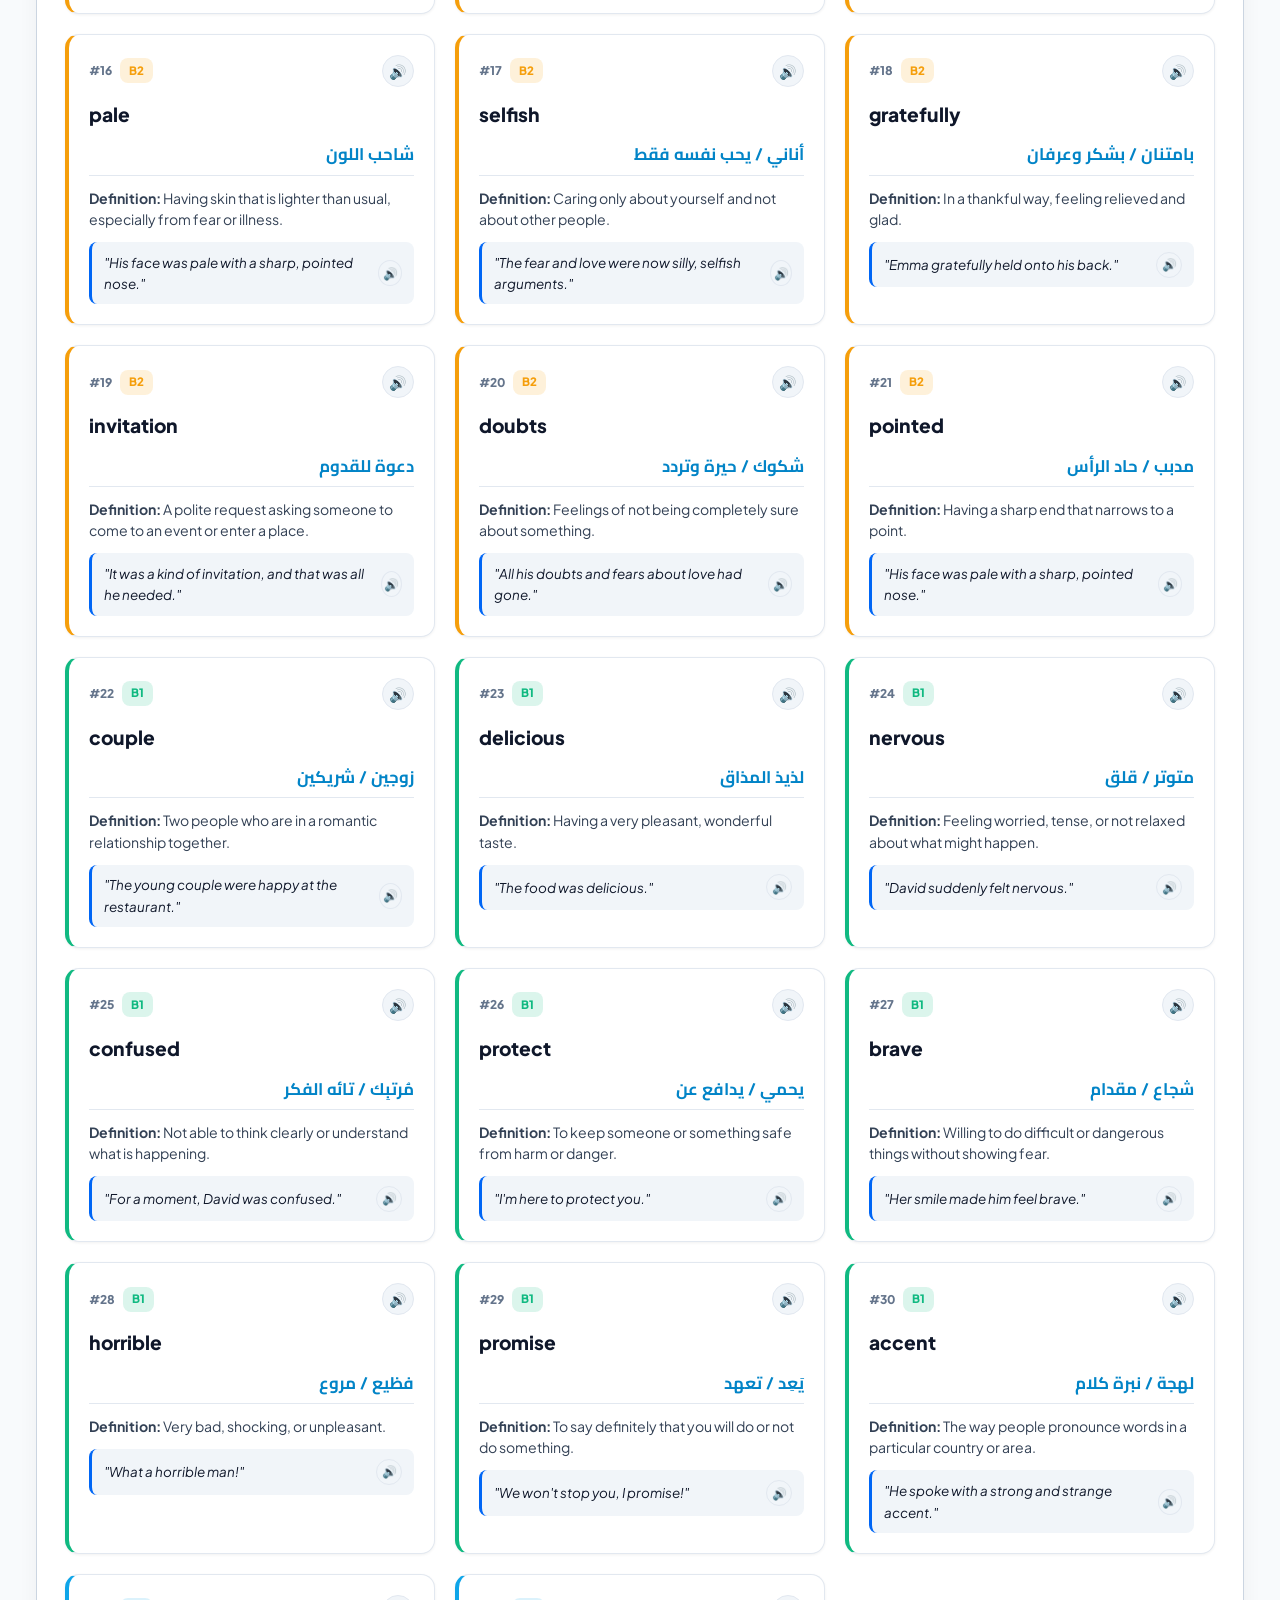
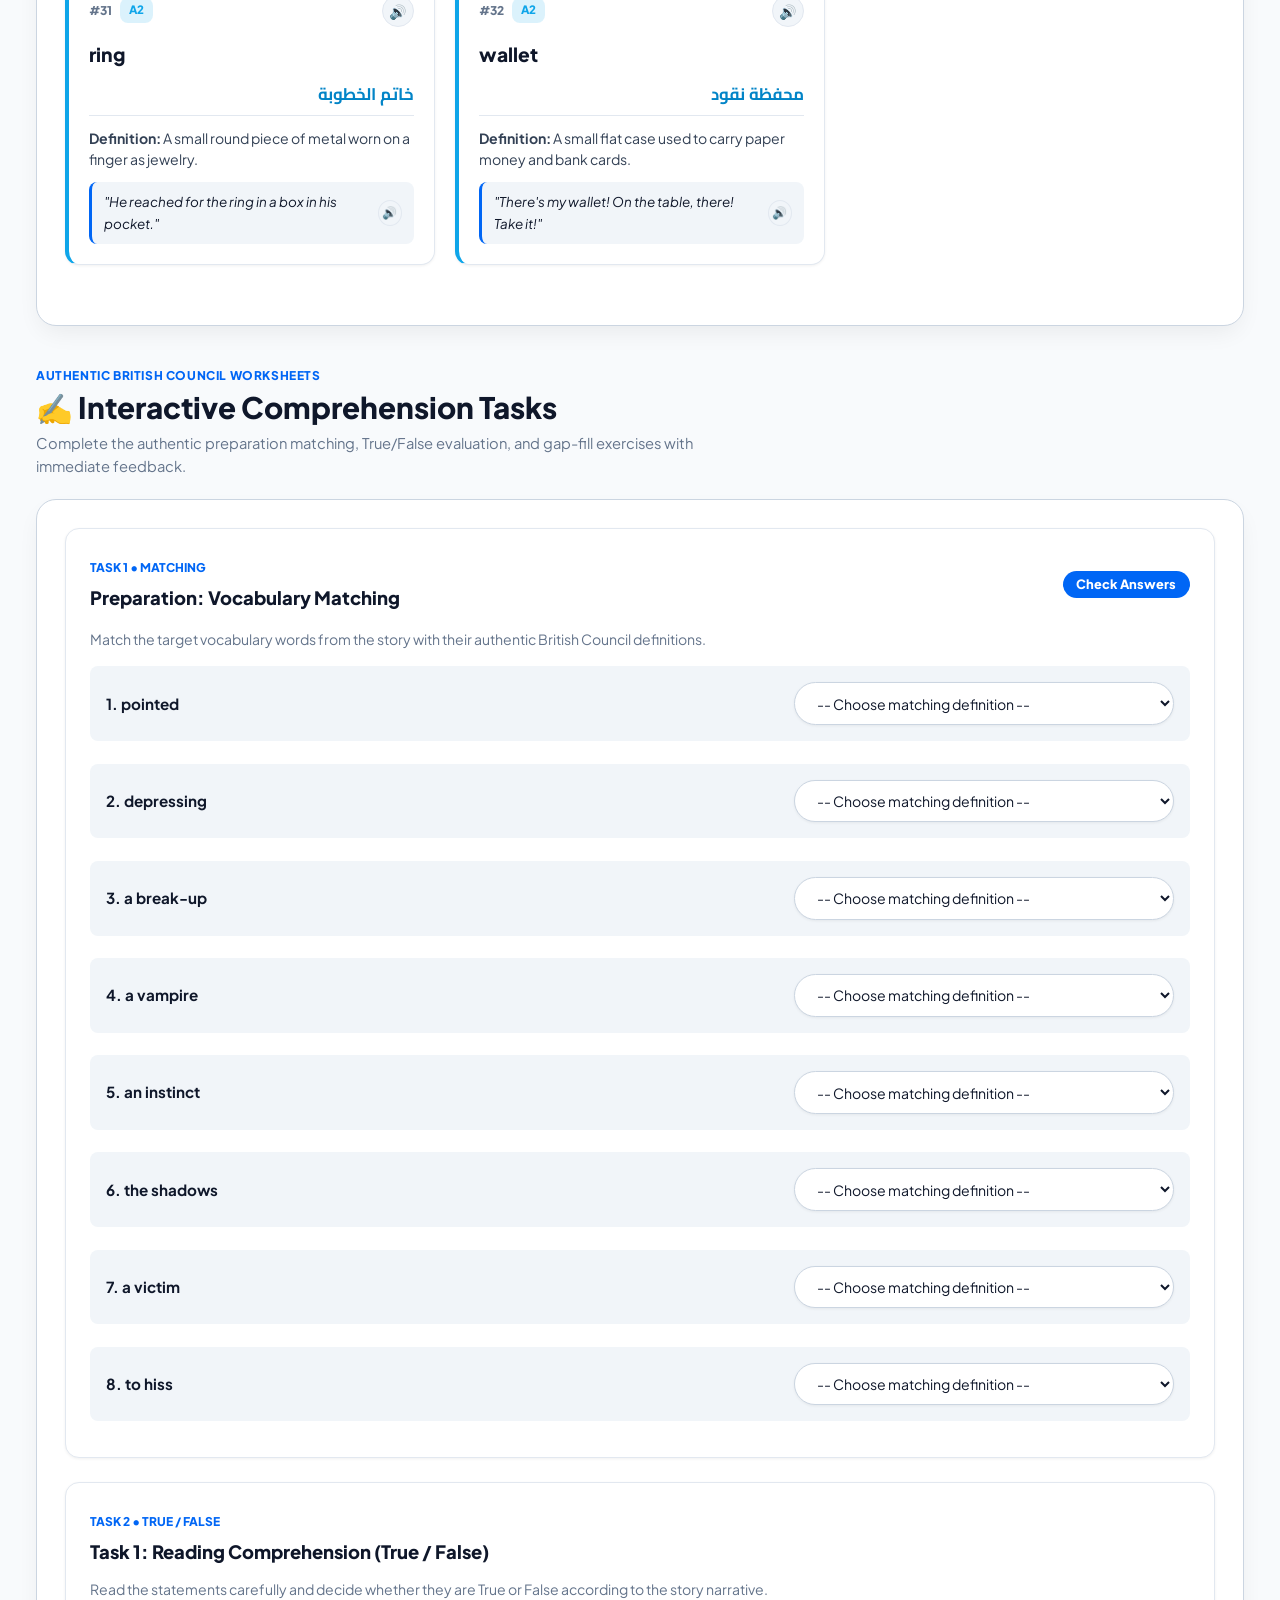
==== commit 4a76e6e8: "feat(sessions 18 & 19): implement Session 18 (Describing Things & Importance) and Session 19 (Specia" ====
--- a/stories.html
+++ b/stories.html
@@ -96,13 +96,13 @@
         <div class="drawer-part-group">
           <div class="drawer-part-title">
             <span>🎓 PART 1: COURSE SESSIONS</span>
-            <span class="part-badge">17 Sessions</span>
+            <span class="part-badge">19 Sessions</span>
           </div>
           <a href="./index.html" class="drawer-item-link">
             <span class="drawer-item-icon">📂</span>
             <div class="drawer-item-text">
               <strong>All Course Sessions Hub</strong>
-              <small>Sessions 1–17 Handouts, Whiteboards &amp; Testing</small>
+              <small>Sessions 1–19 Handouts, Whiteboards &amp; Testing</small>
             </div>
           </a>
           <div class="drawer-session-list">
@@ -233,6 +233,22 @@
               <div class="drawer-session-info">
                 <span class="drawer-session-title">Job Appraisal Interview</span>
                 <span class="drawer-session-desc">Modal Recommendations, Emma's Report &amp; Feedback</span>
+              </div>
+              <span class="drawer-session-status">Interactive</span>
+            </a>
+            <a href="./index.html?session=18" class="drawer-session-card" onclick="localStorage.setItem('bc_active_session', '18')">
+              <span class="drawer-session-num">18</span>
+              <div class="drawer-session-info">
+                <span class="drawer-session-title">Describing Things &amp; Importance</span>
+                <span class="drawer-session-desc">Focus on Fluency, Lost Property &amp; 3 Conversations</span>
+              </div>
+              <span class="drawer-session-status">Interactive</span>
+            </a>
+            <a href="./index.html?session=19" class="drawer-session-card" onclick="localStorage.setItem('bc_active_session', '19')">
+              <span class="drawer-session-num">19</span>
+              <div class="drawer-session-info">
+                <span class="drawer-session-title">Special Educational Needs</span>
+                <span class="drawer-session-desc">Social Inclusion, Helen's Readings &amp; Accessibility</span>
               </div>
               <span class="drawer-session-status">Interactive</span>
             </a>
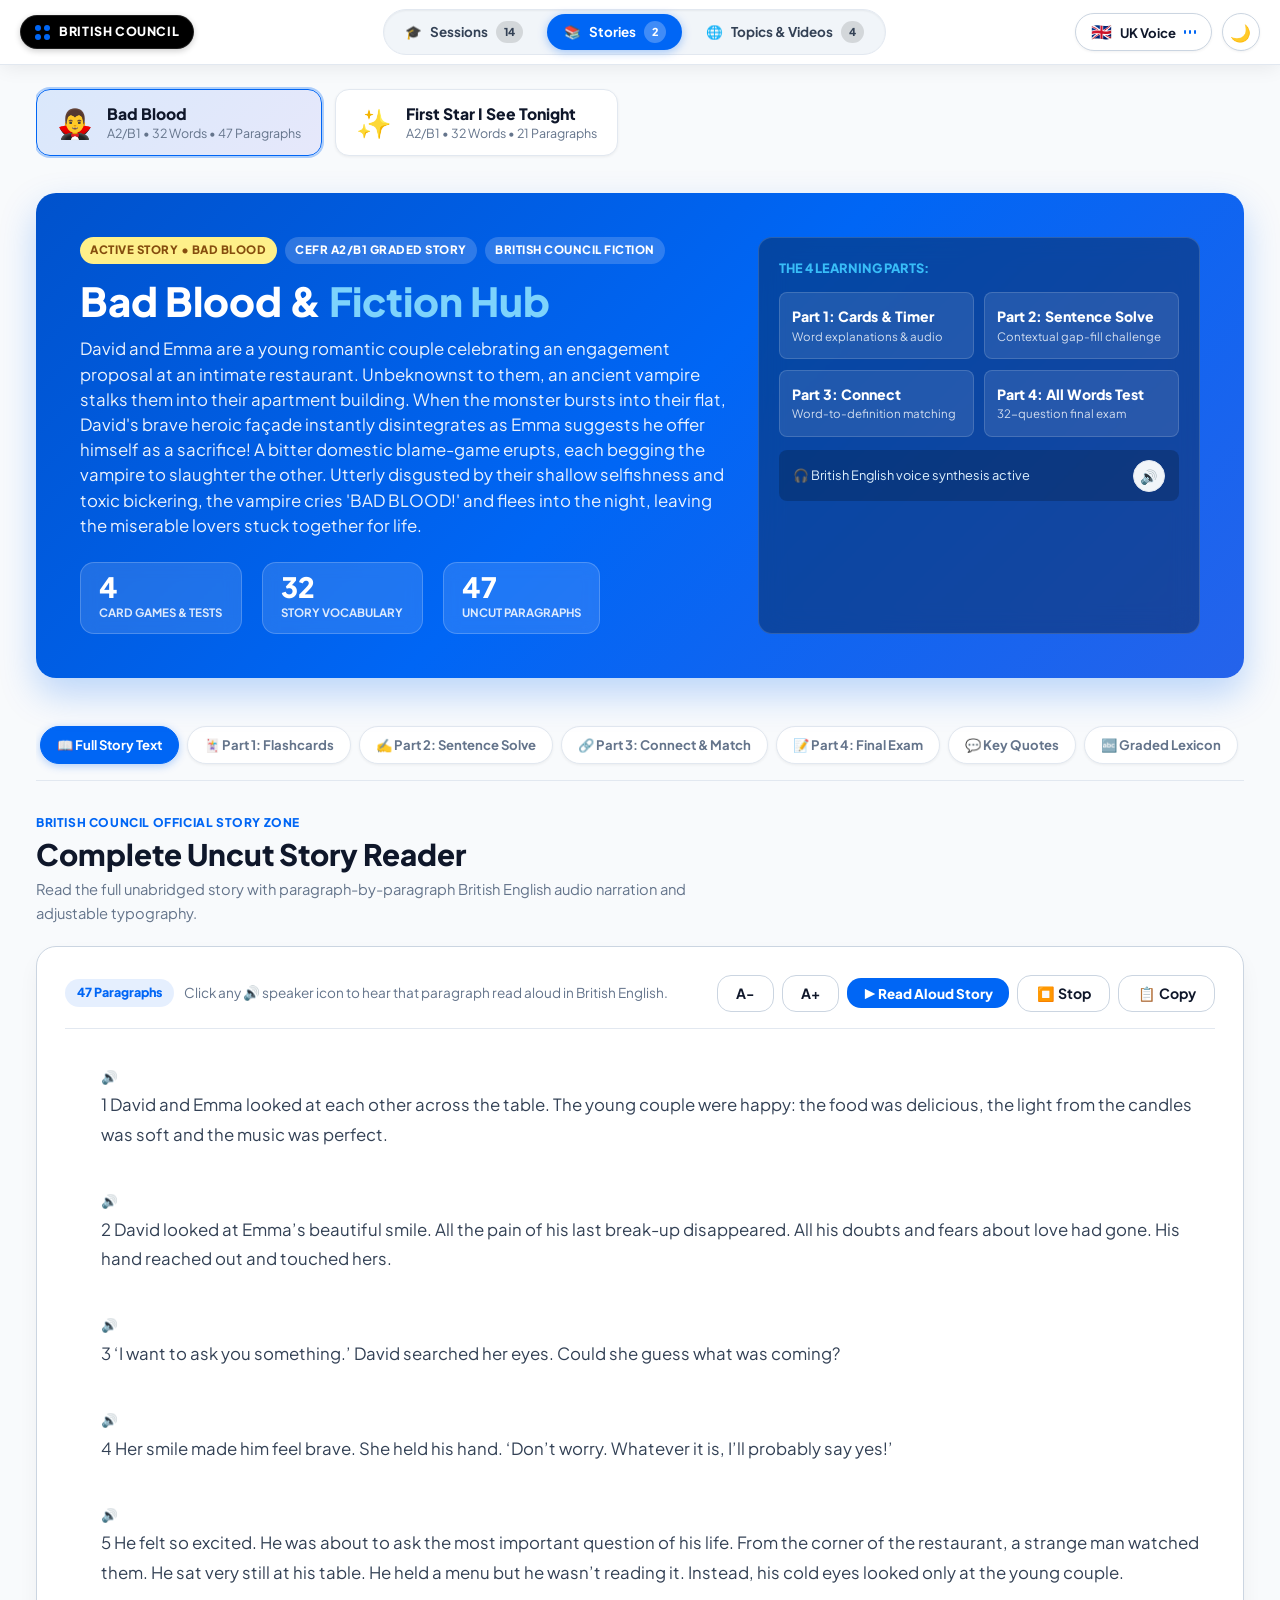
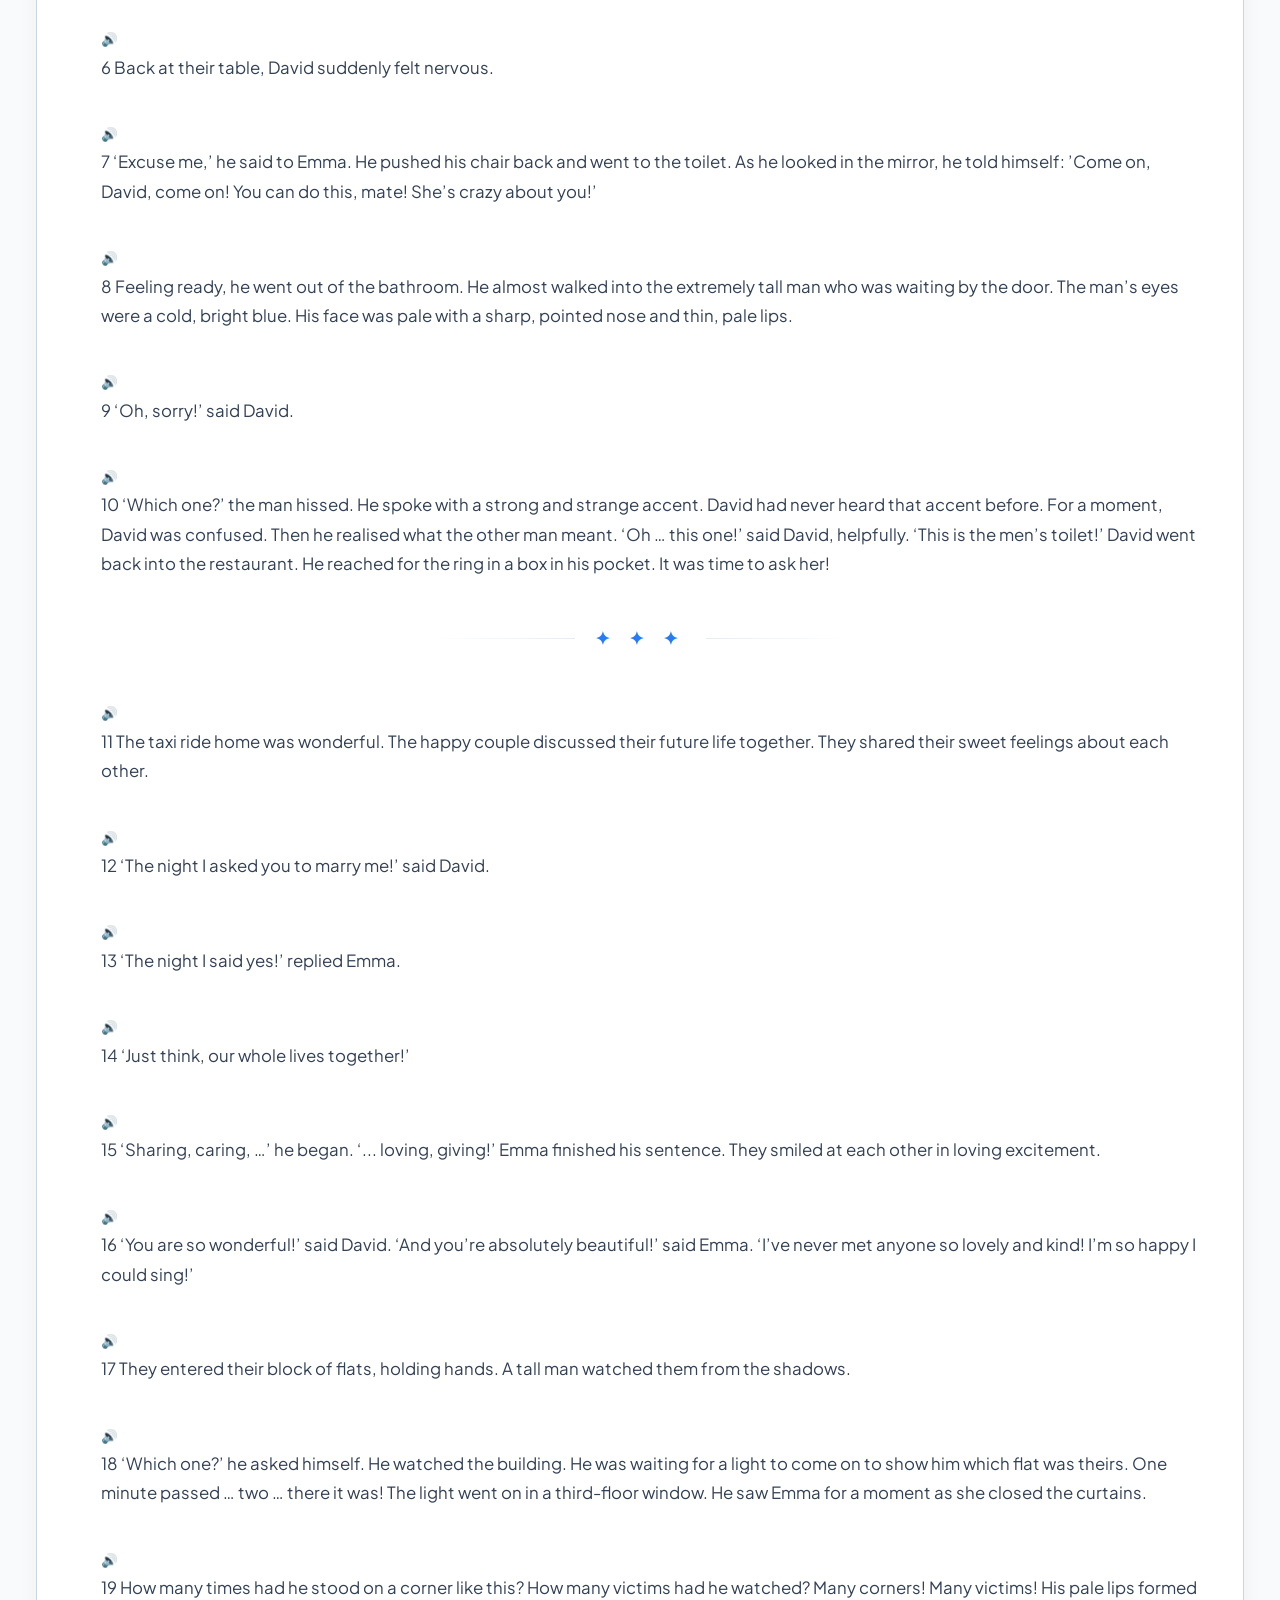
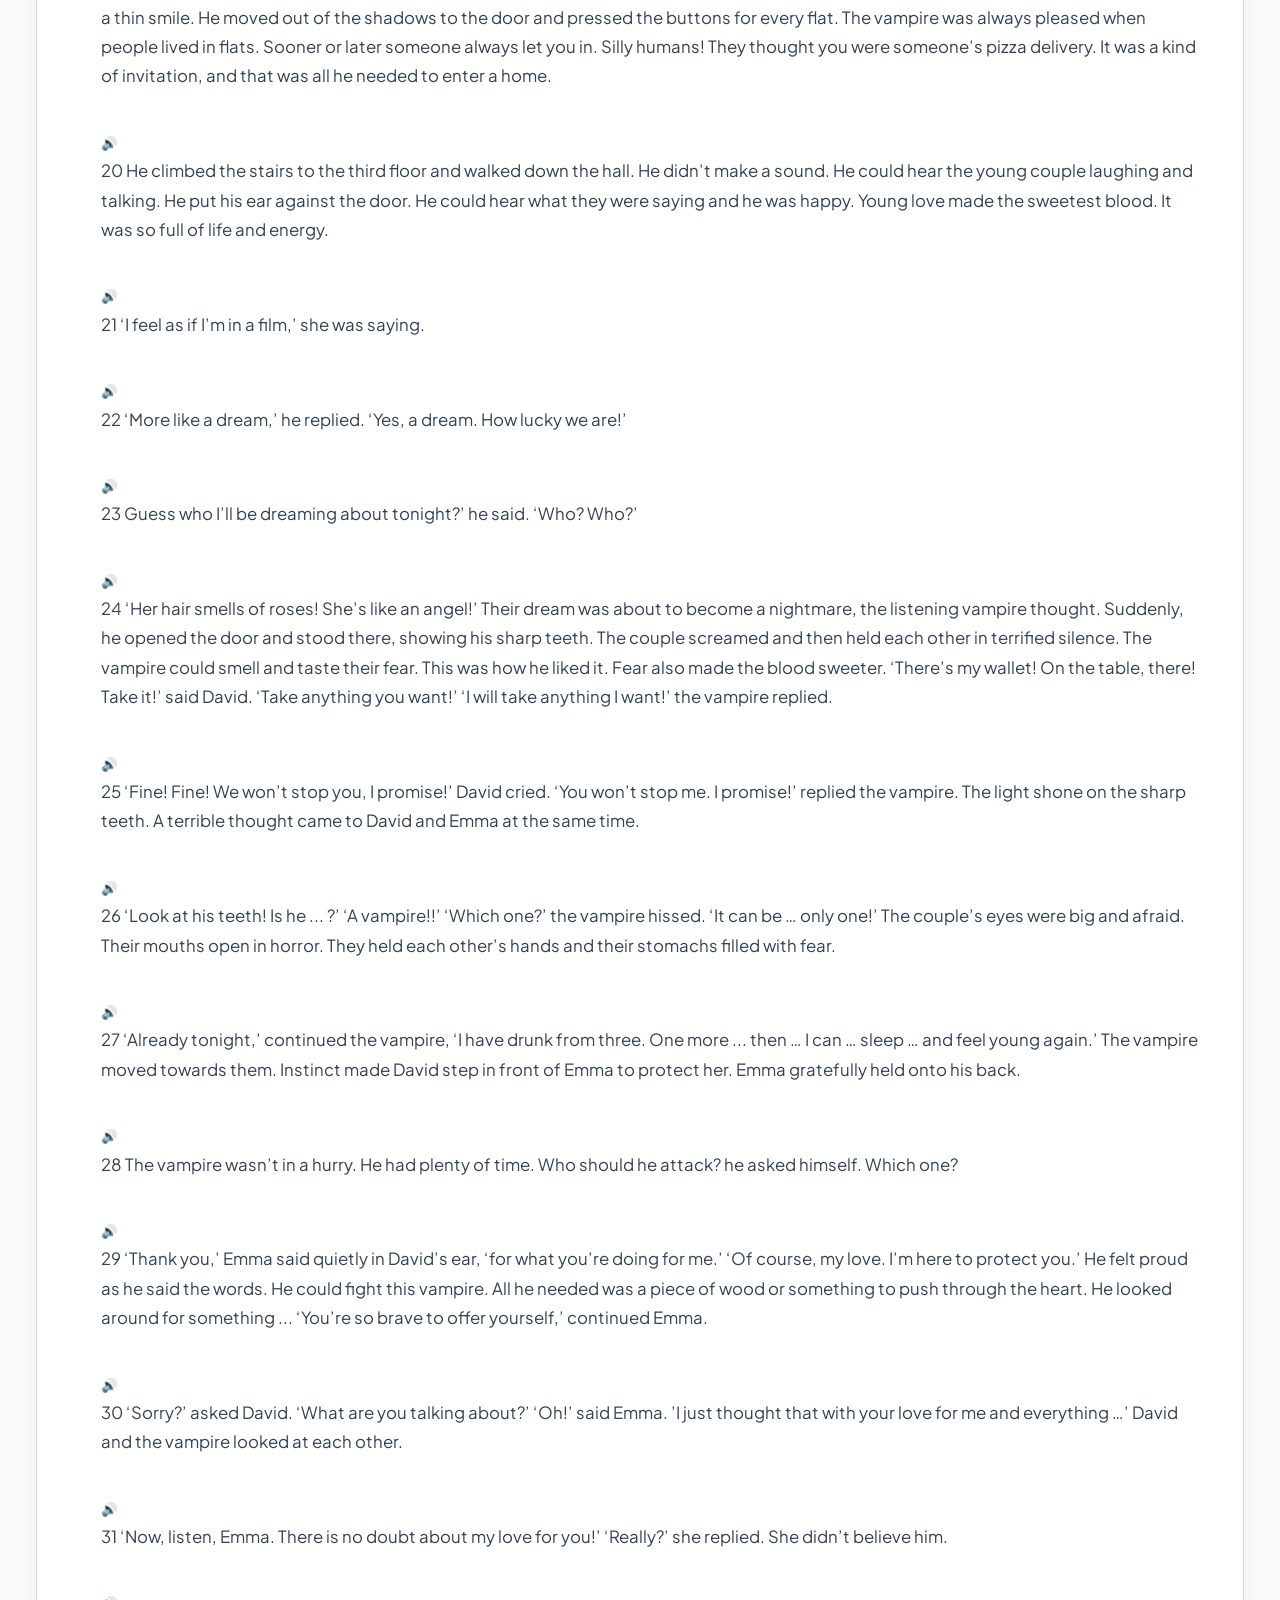
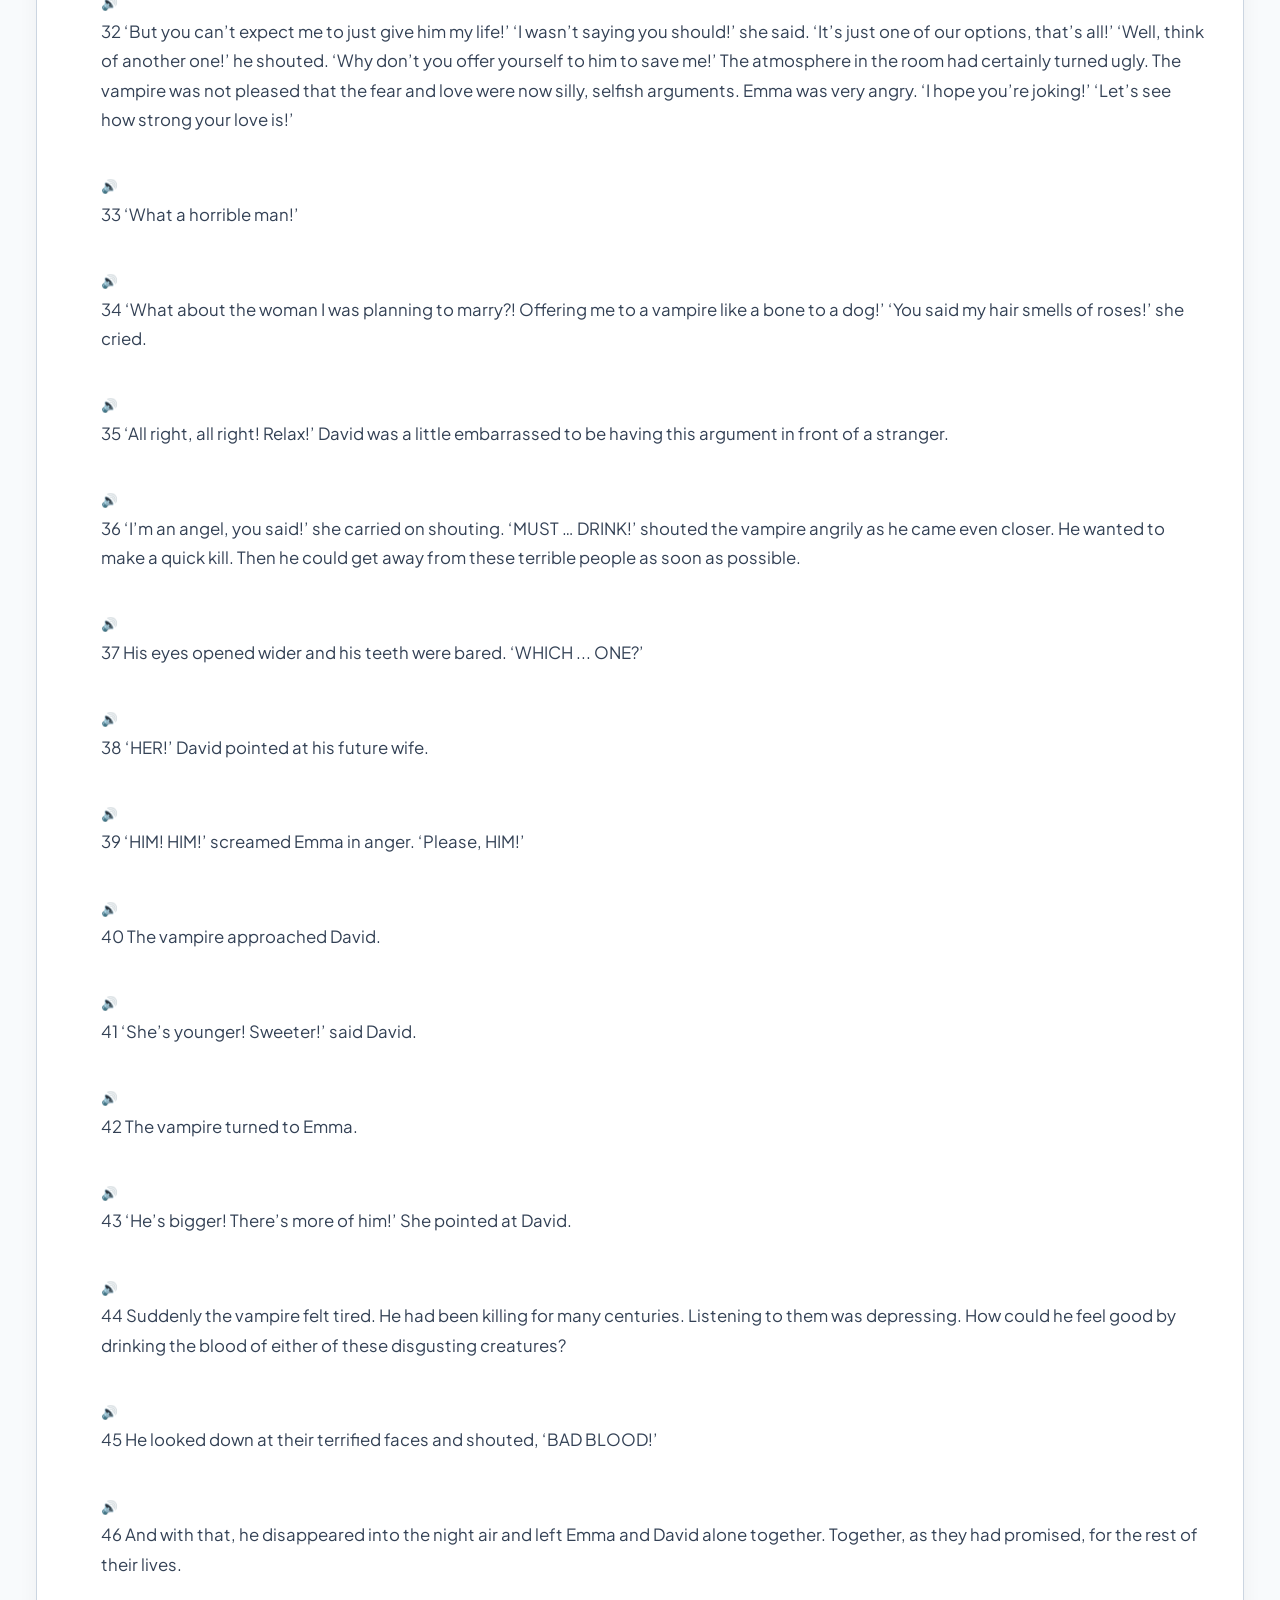
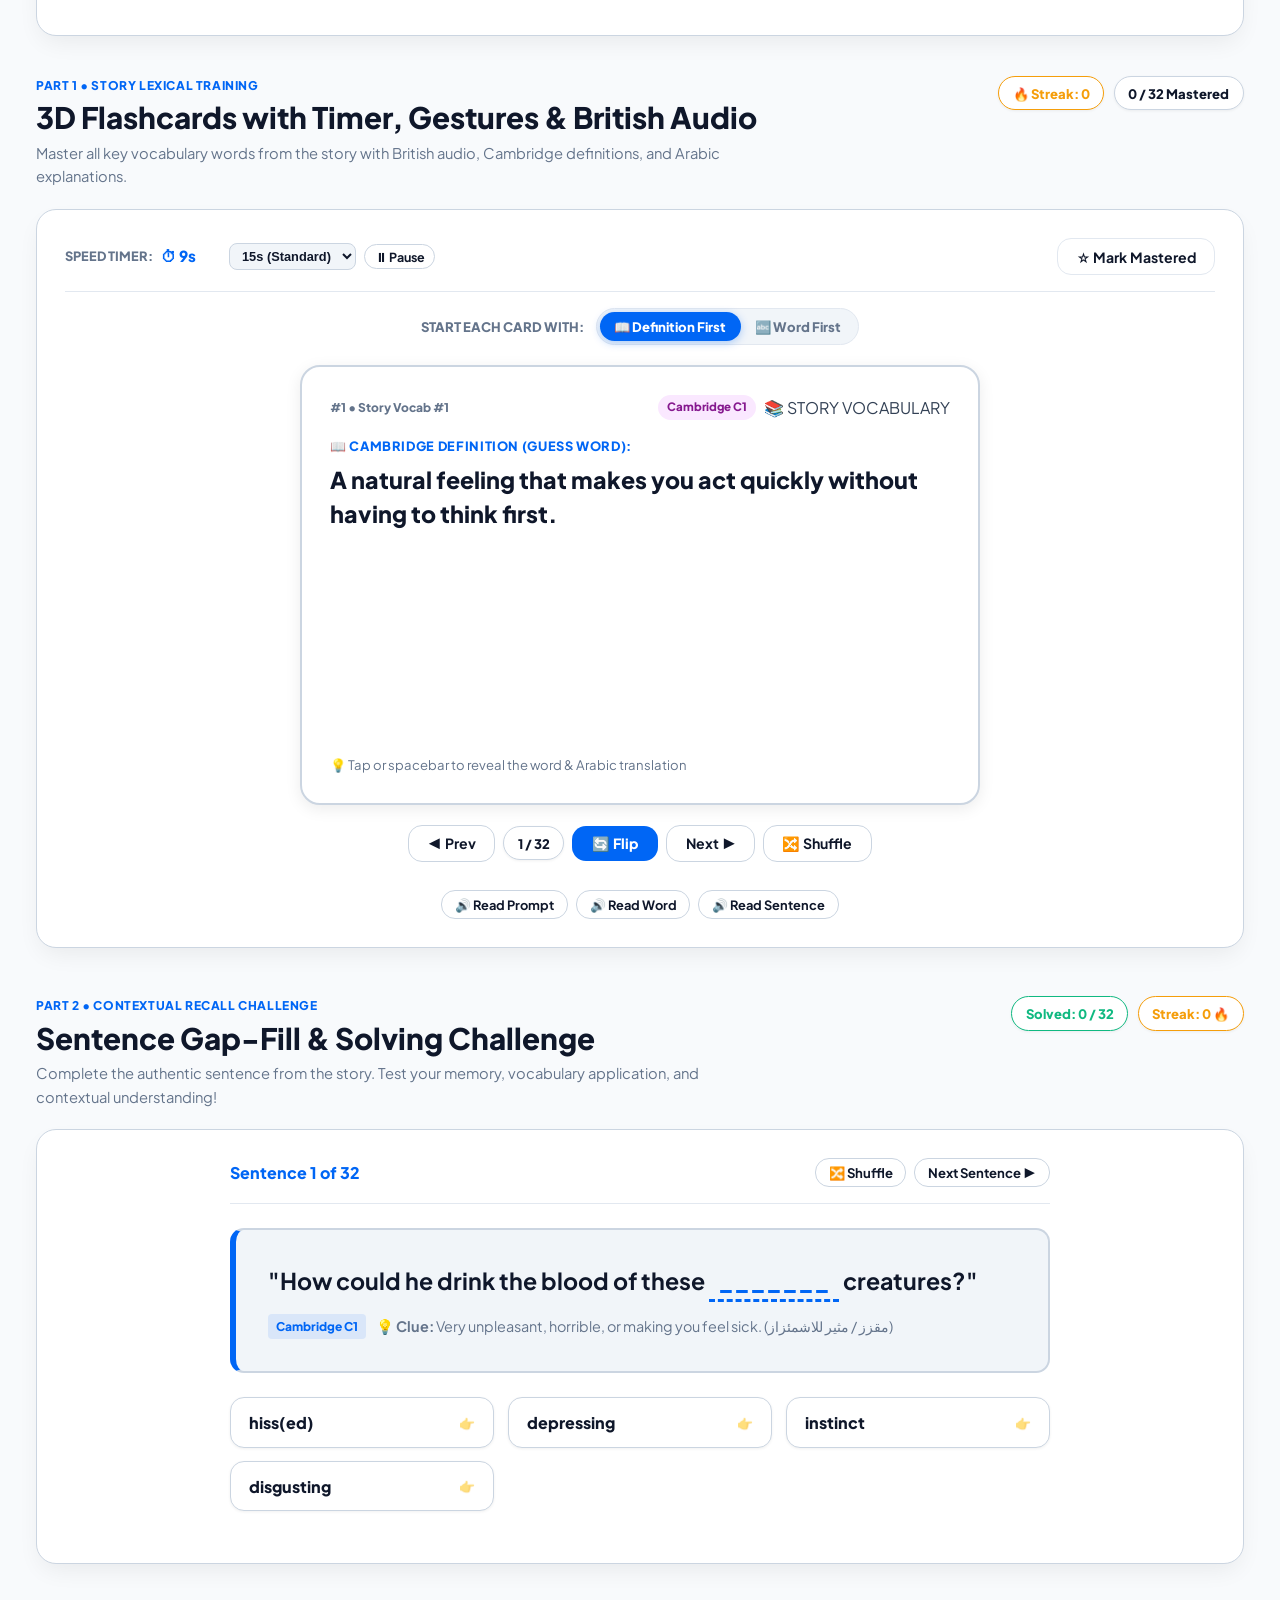
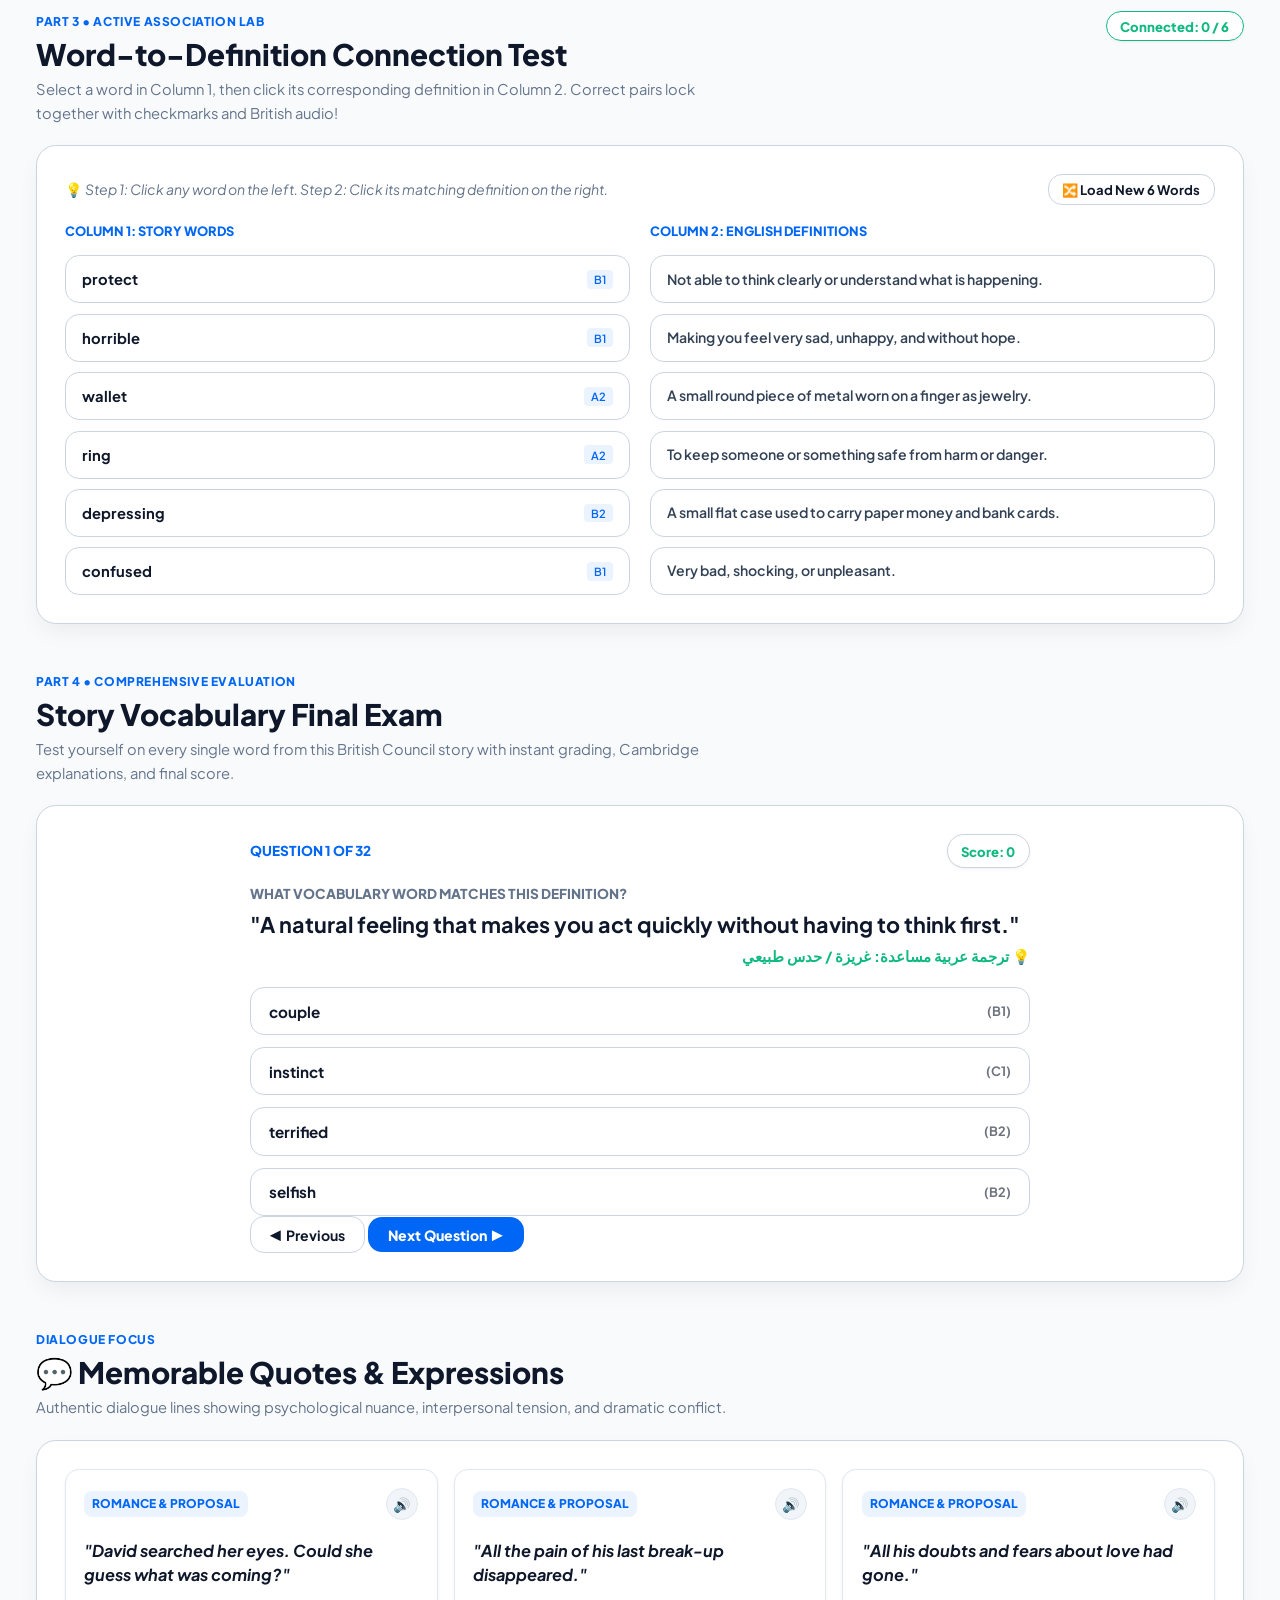
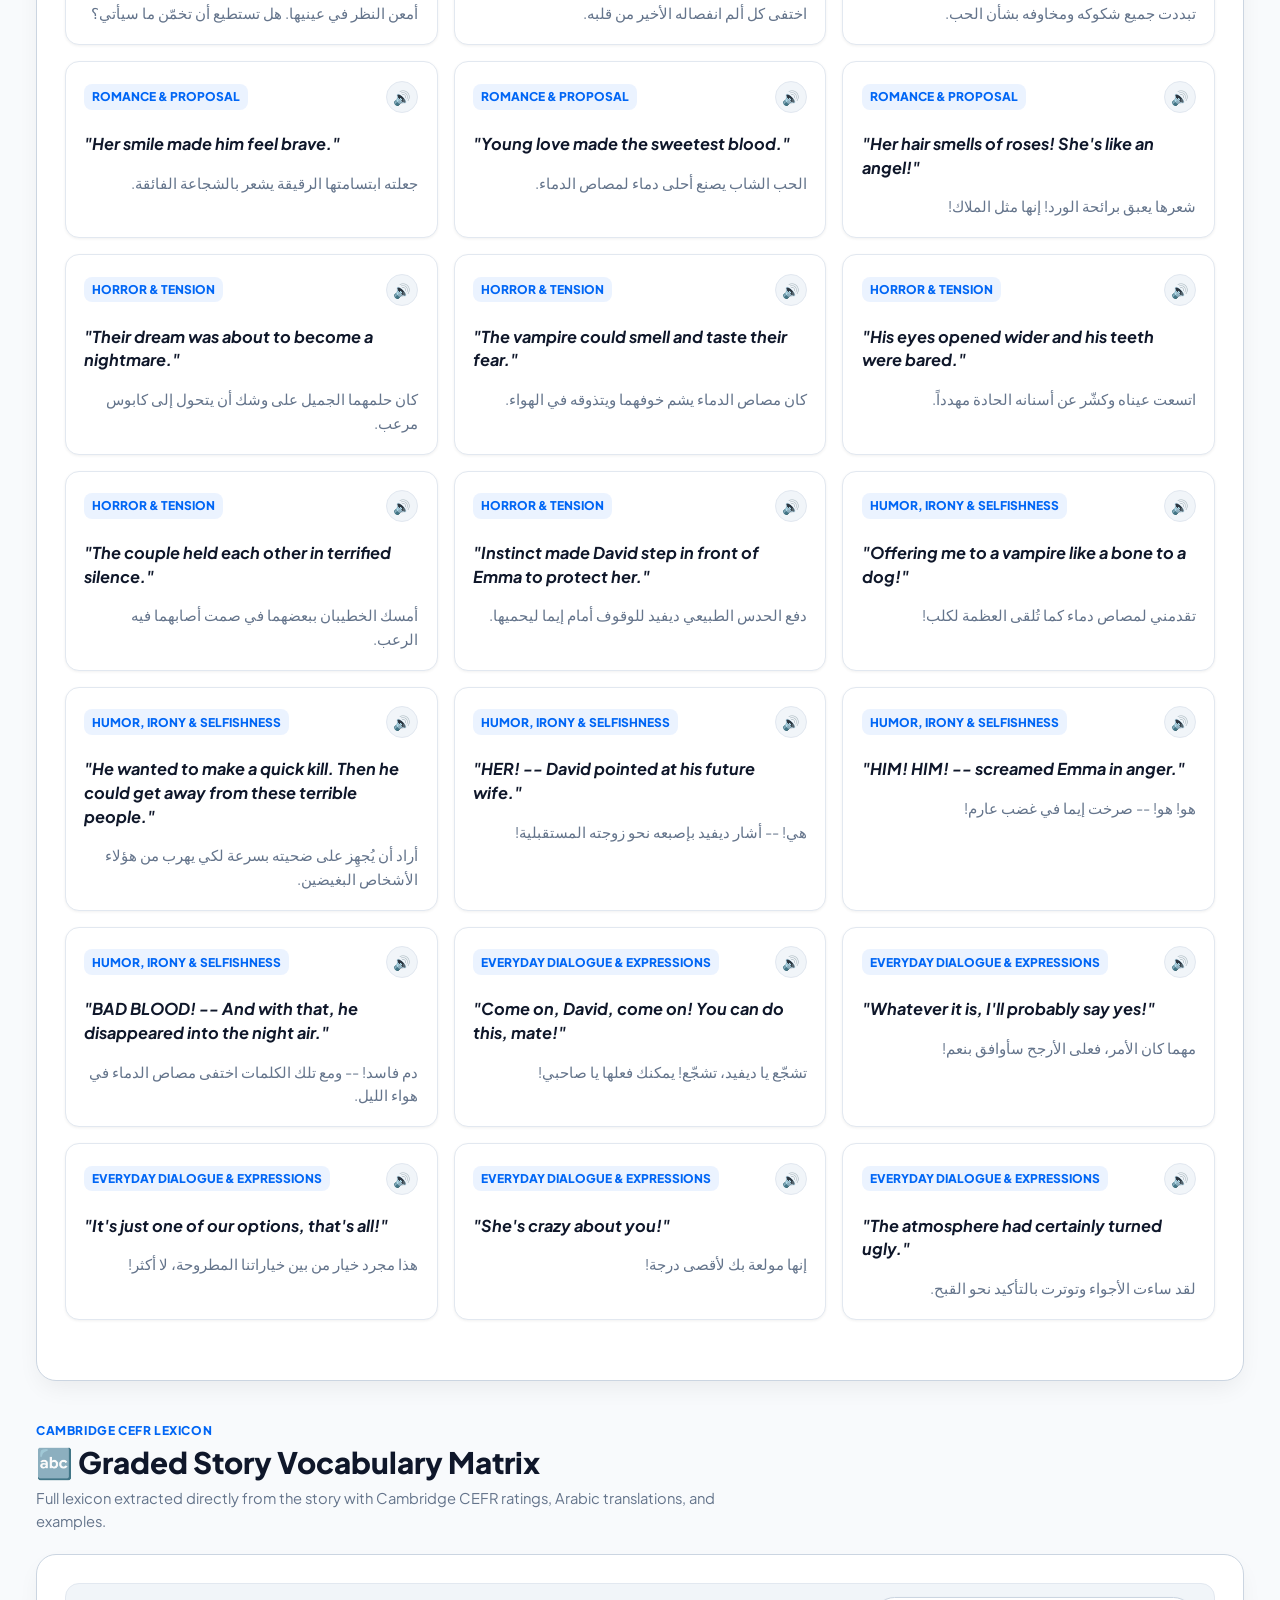
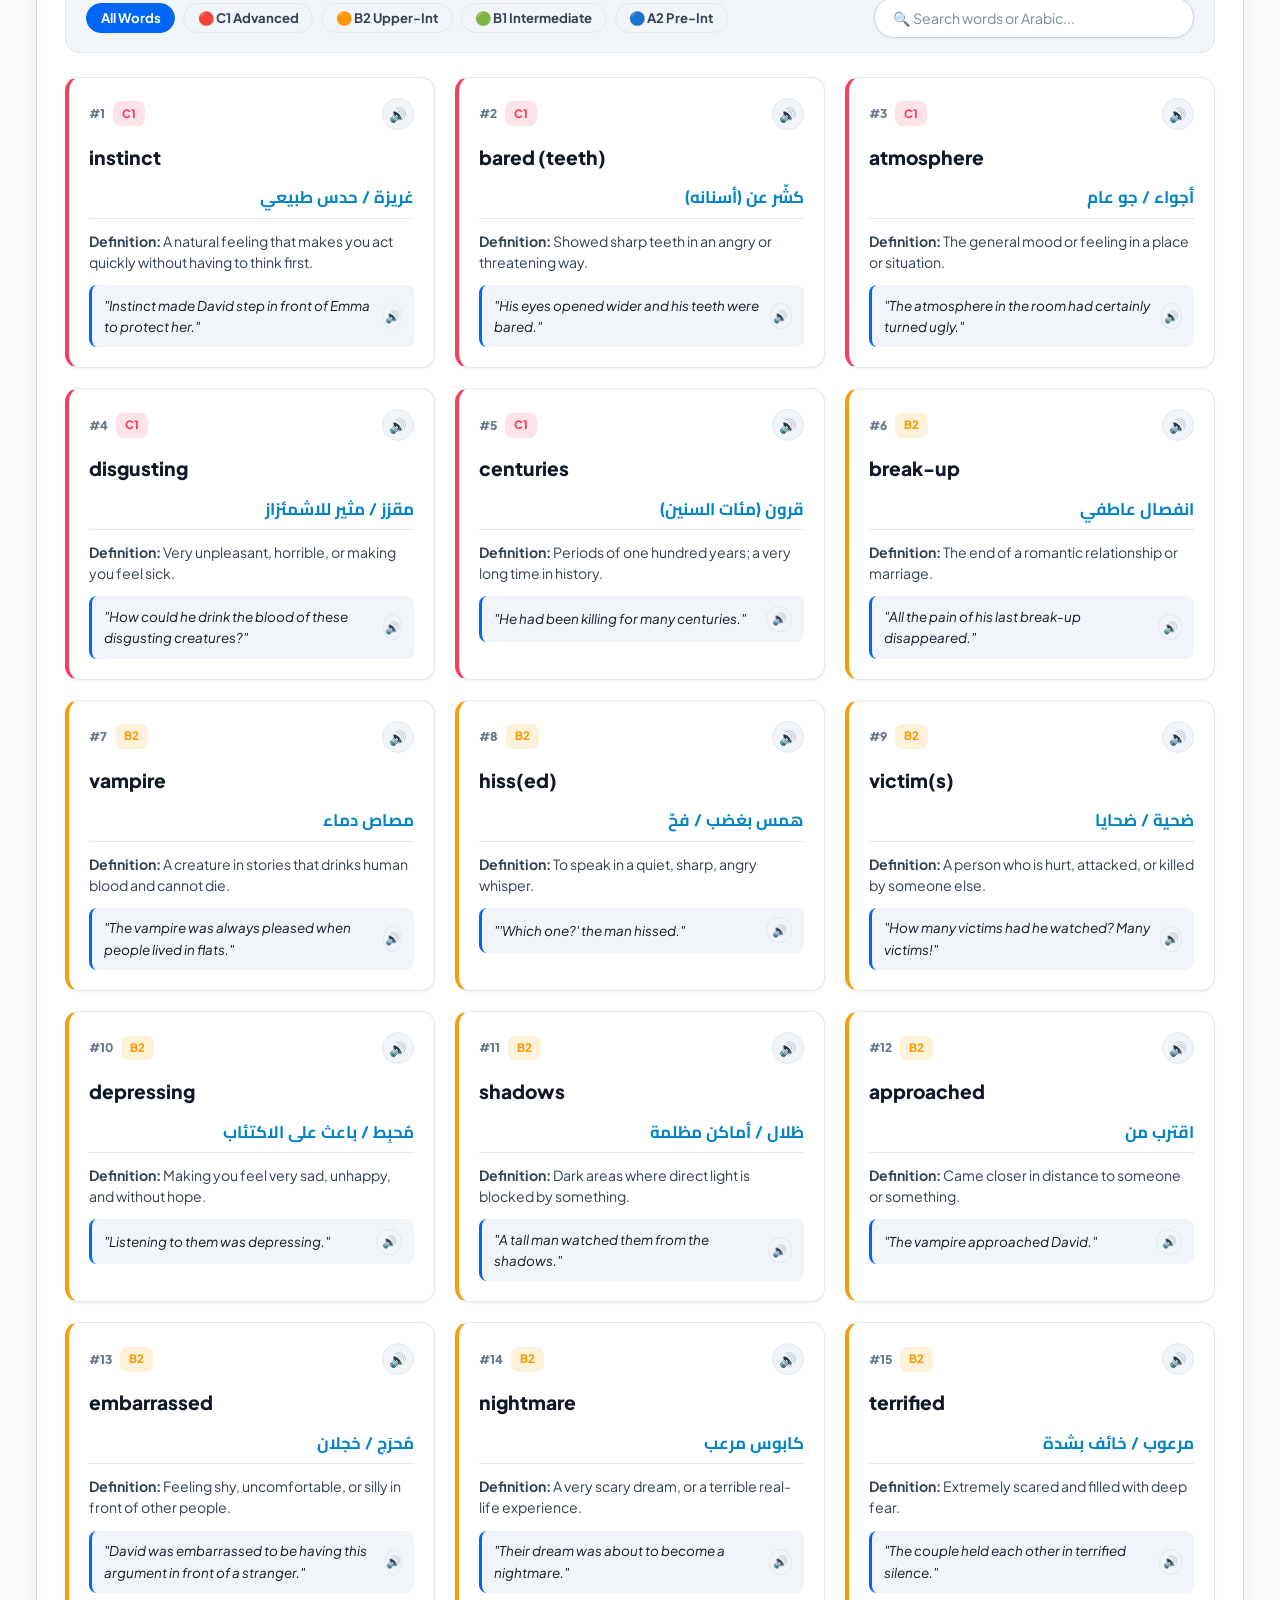
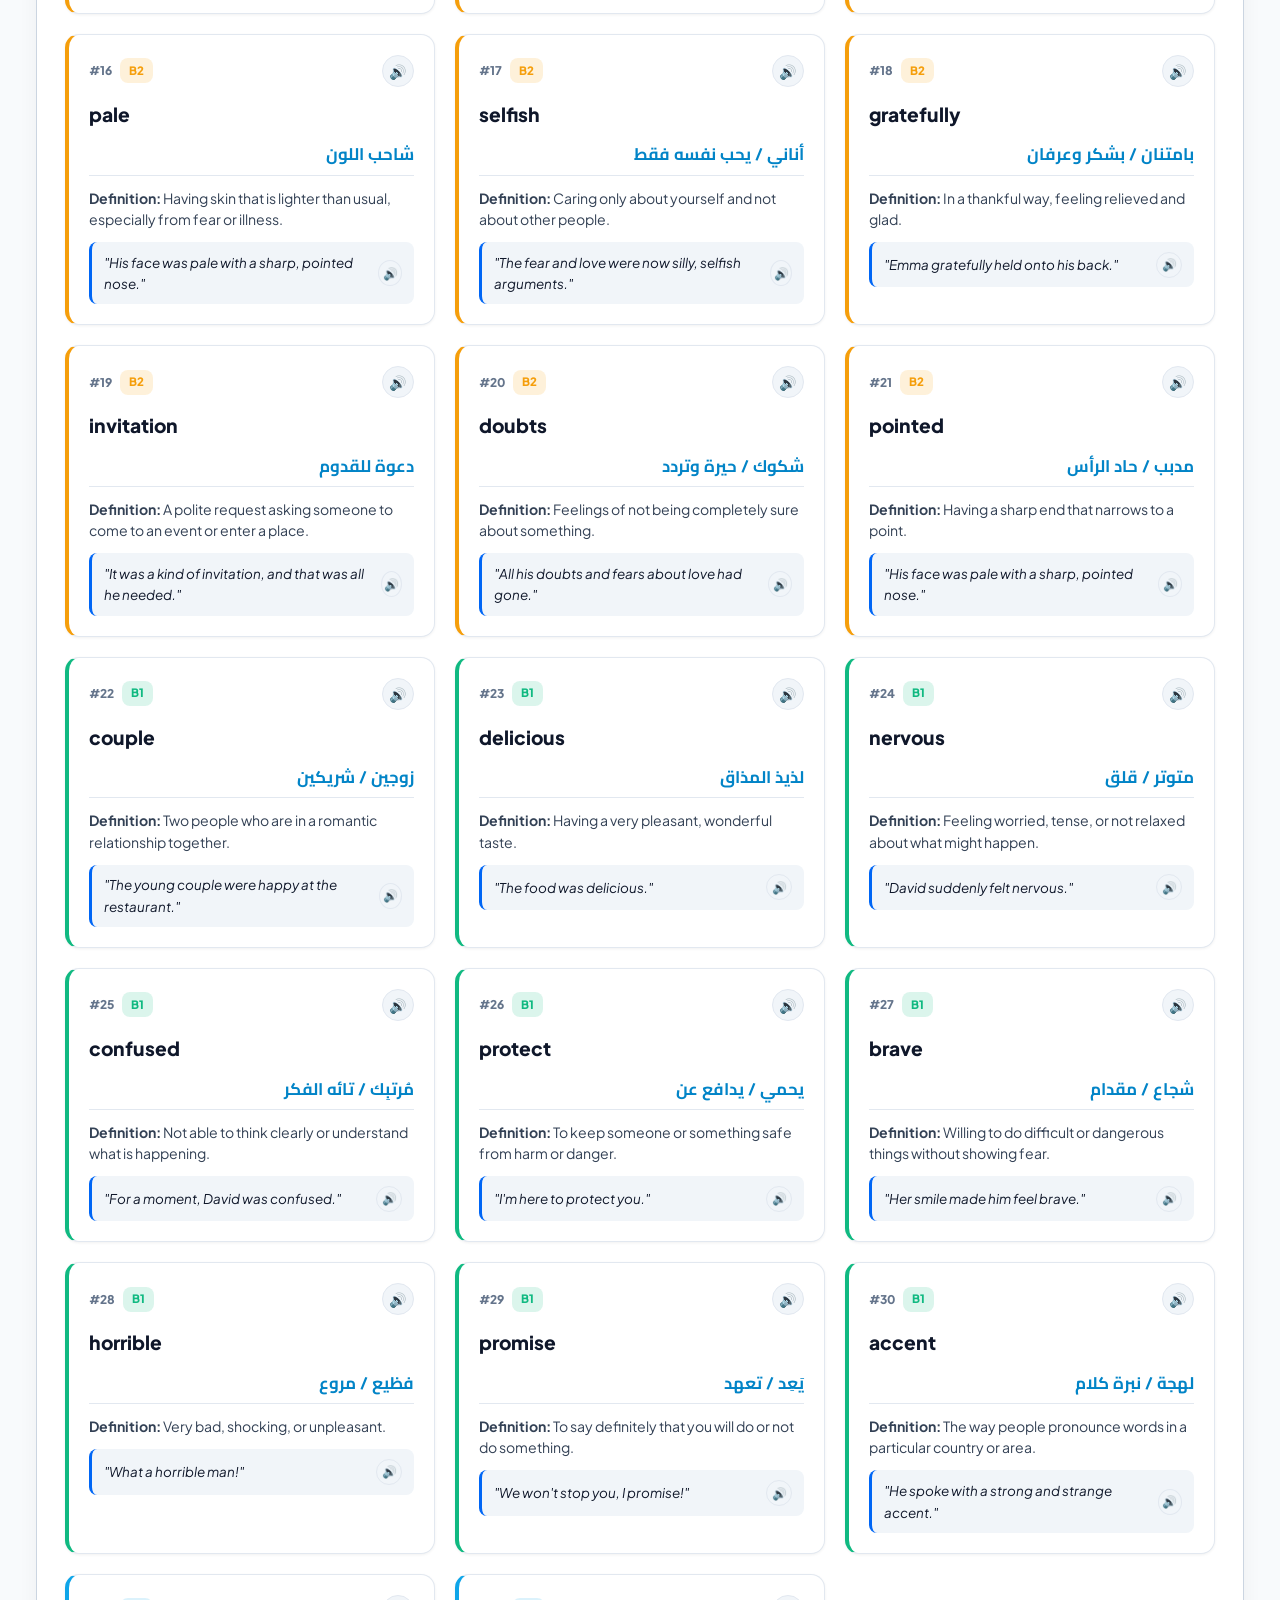
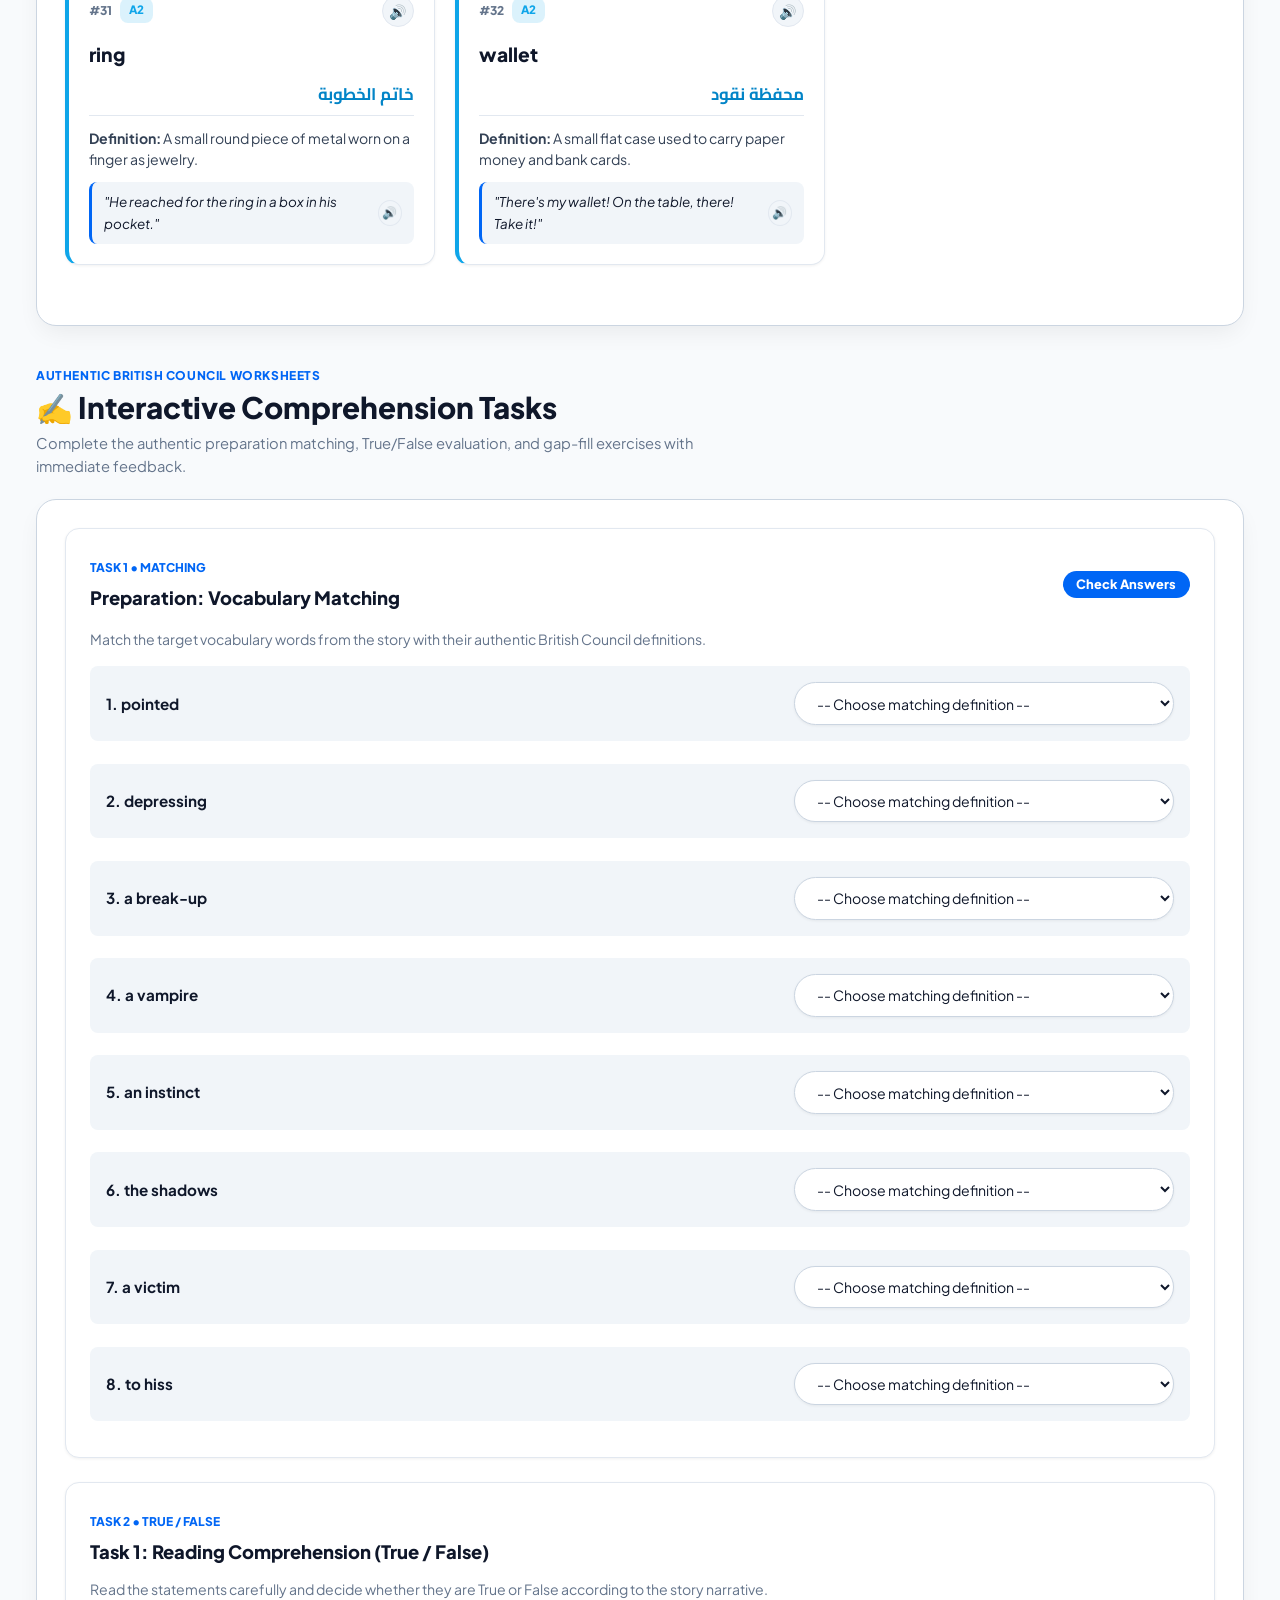
==== commit 81a382f7: "feat(session 20): implement Session 20 (Daily Conversation) with 28 lexis, small talk matrix, 11-tur" ====
--- a/stories.html
+++ b/stories.html
@@ -96,7 +96,7 @@
         <div class="drawer-part-group">
           <div class="drawer-part-title">
             <span>🎓 PART 1: COURSE SESSIONS</span>
-            <span class="part-badge">19 Sessions</span>
+            <span class="part-badge">20 Sessions</span>
           </div>
           <a href="./index.html" class="drawer-item-link">
             <span class="drawer-item-icon">📂</span>
@@ -249,6 +249,14 @@
               <div class="drawer-session-info">
                 <span class="drawer-session-title">Special Educational Needs</span>
                 <span class="drawer-session-desc">Social Inclusion, Helen's Readings &amp; Accessibility</span>
+              </div>
+              <span class="drawer-session-status">Interactive</span>
+            </a>
+            <a href="./index.html?session=20" class="drawer-session-card" onclick="localStorage.setItem('bc_active_session', '20')">
+              <span class="drawer-session-num">20</span>
+              <div class="drawer-session-info">
+                <span class="drawer-session-title">Daily Conversation</span>
+                <span class="drawer-session-desc">Conversation Skills, Openers, Leave-Taking &amp; Departure</span>
               </div>
               <span class="drawer-session-status">Interactive</span>
             </a>
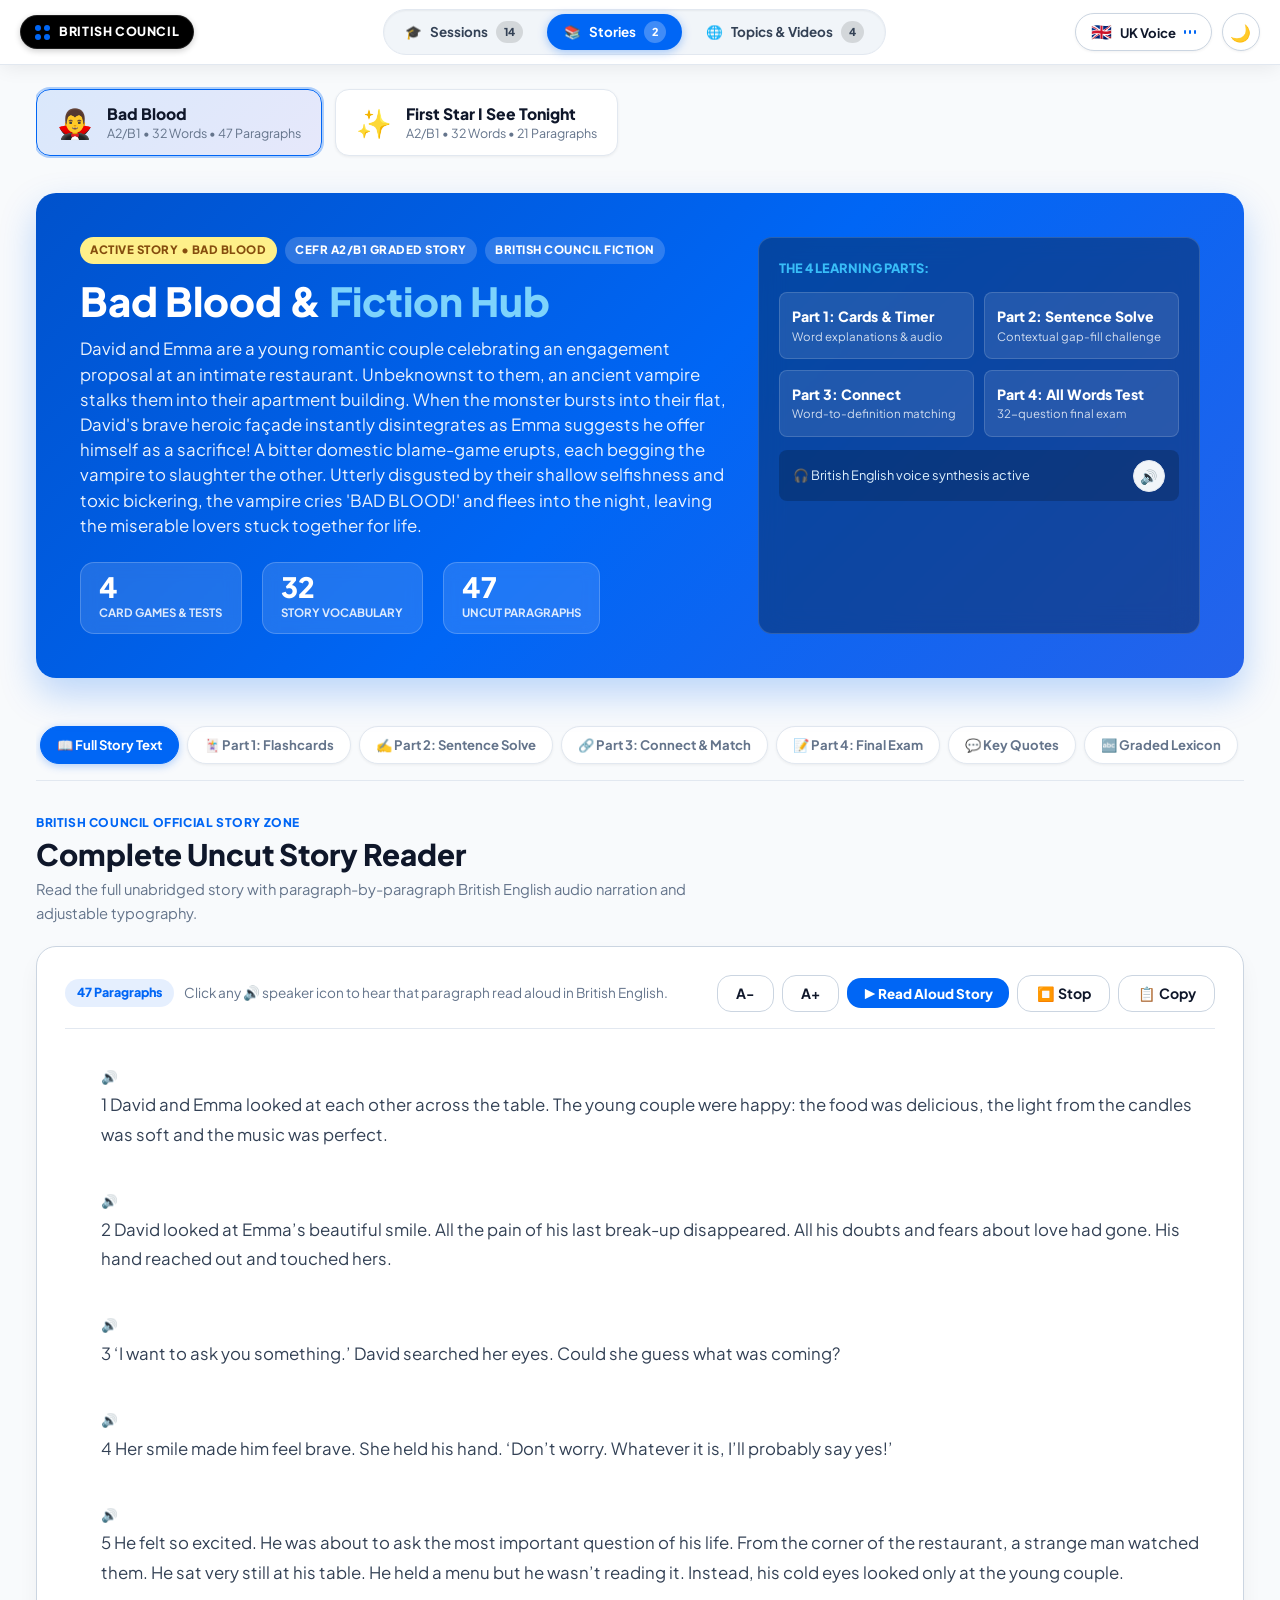
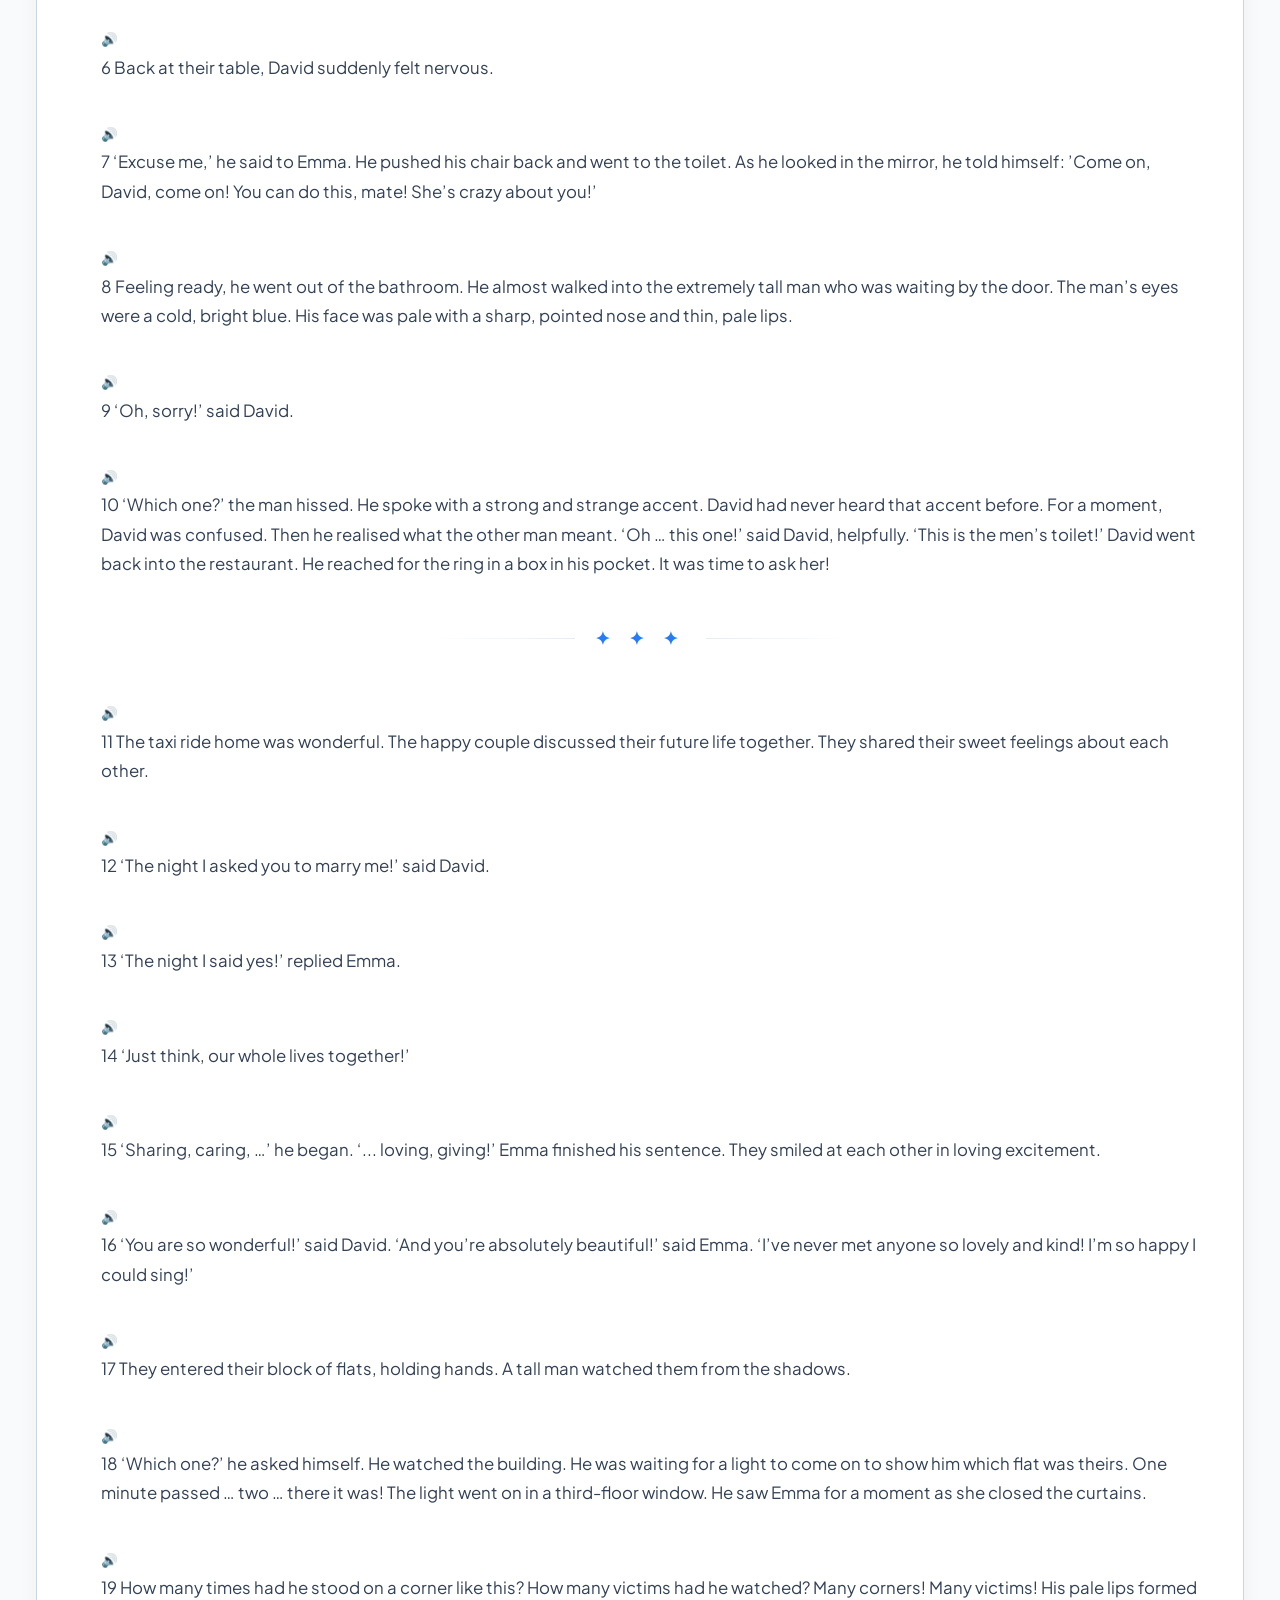
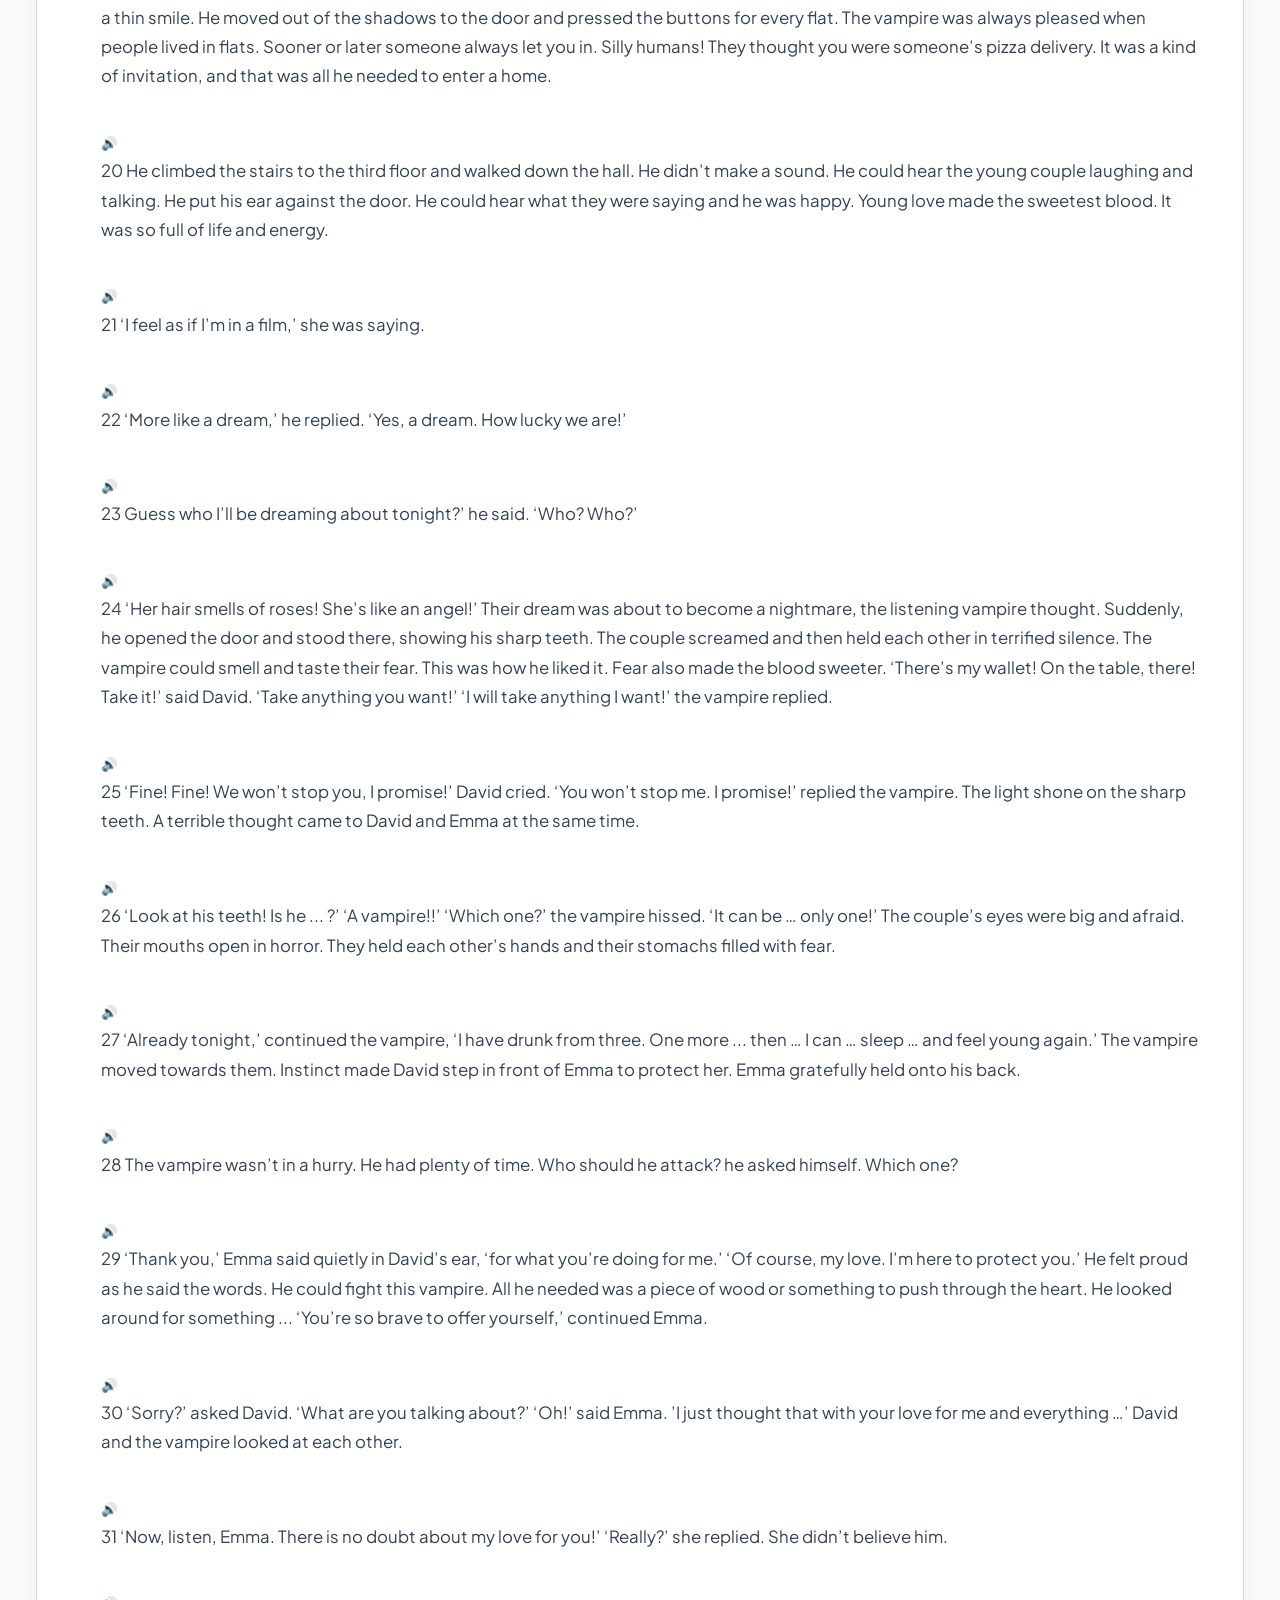
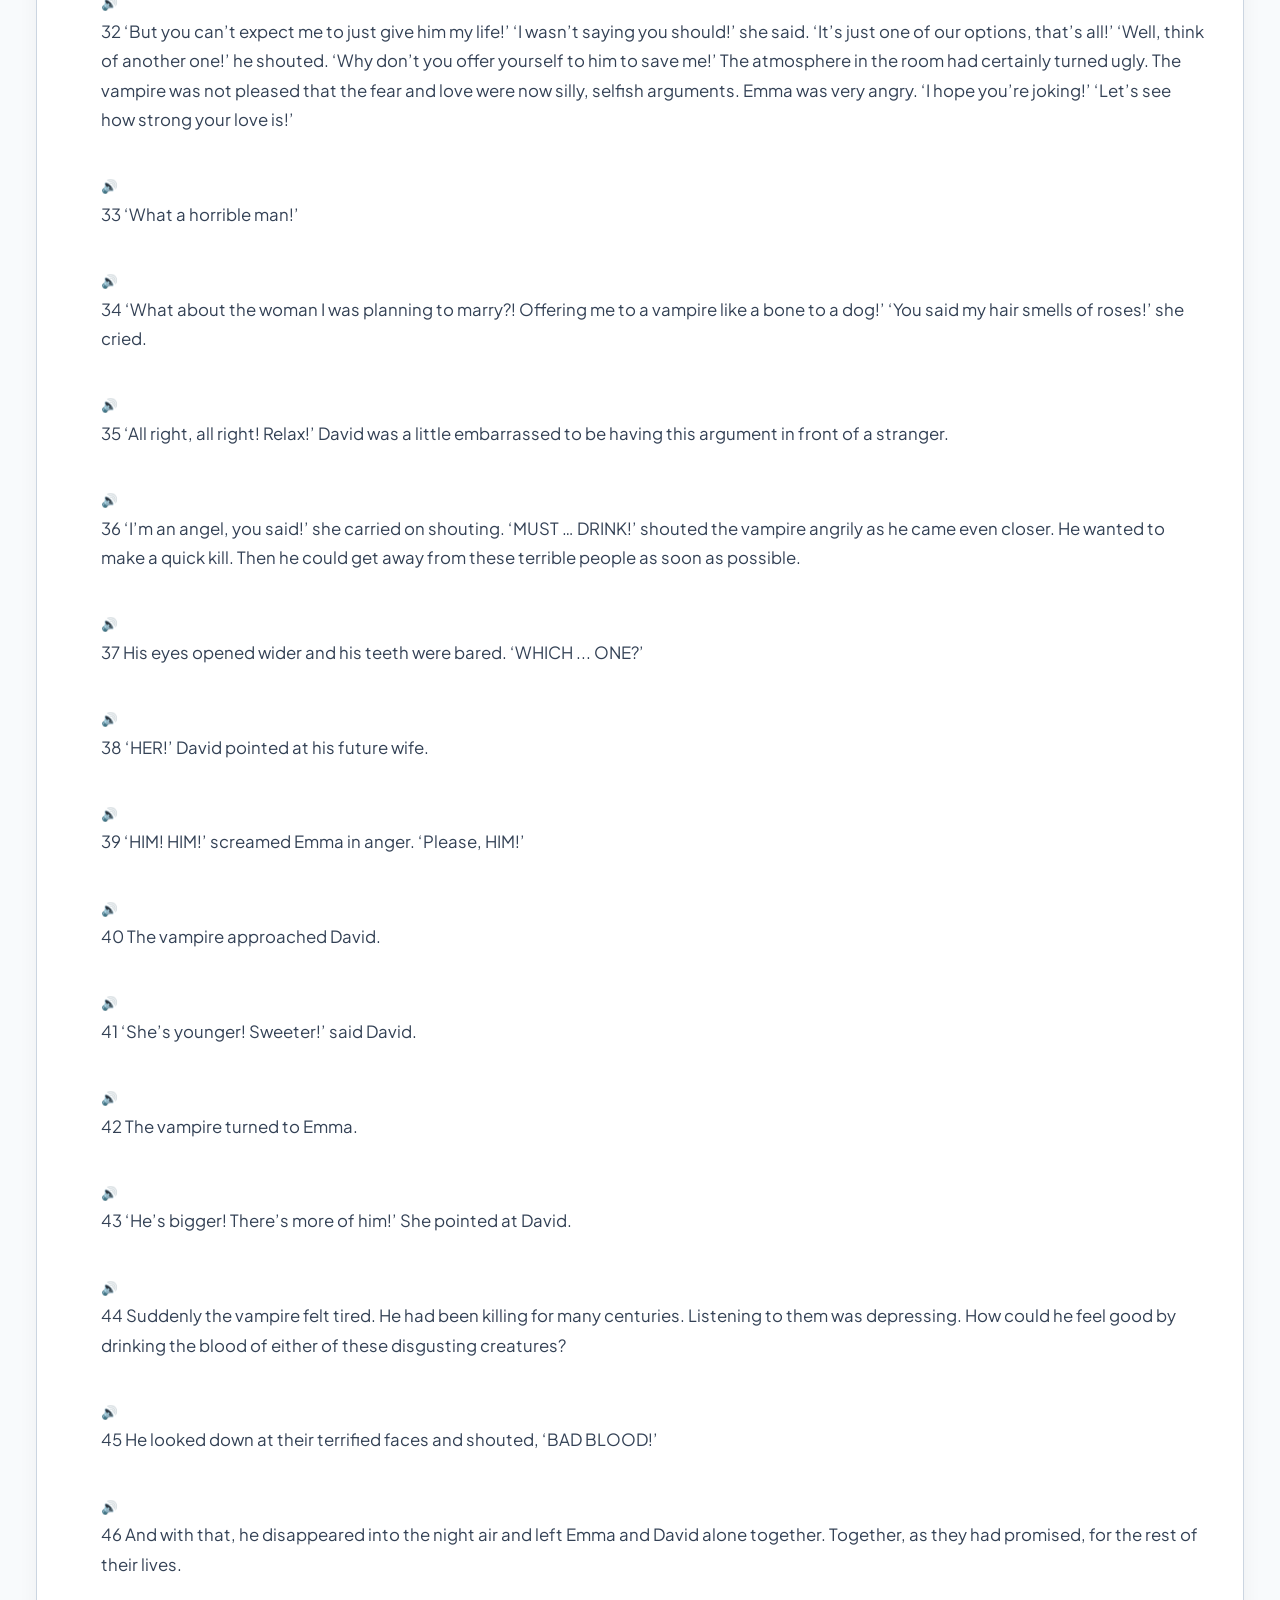
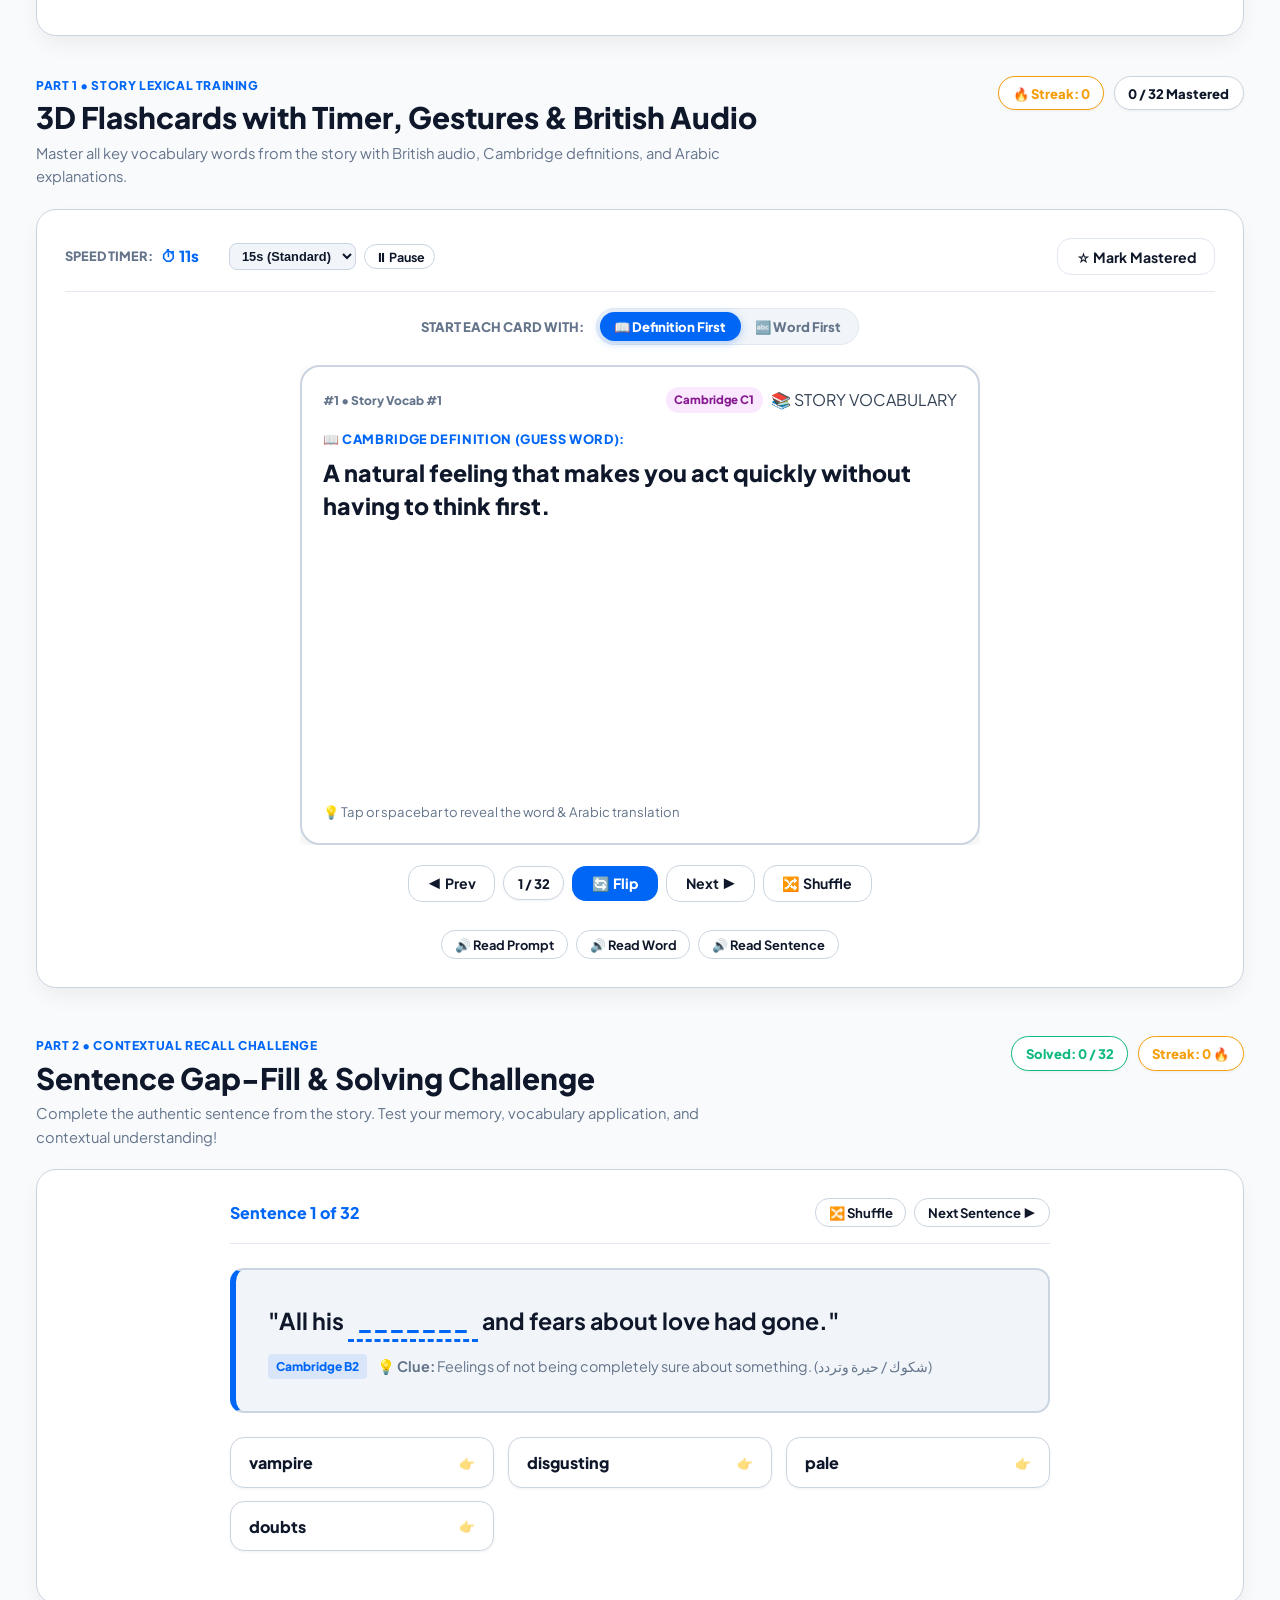
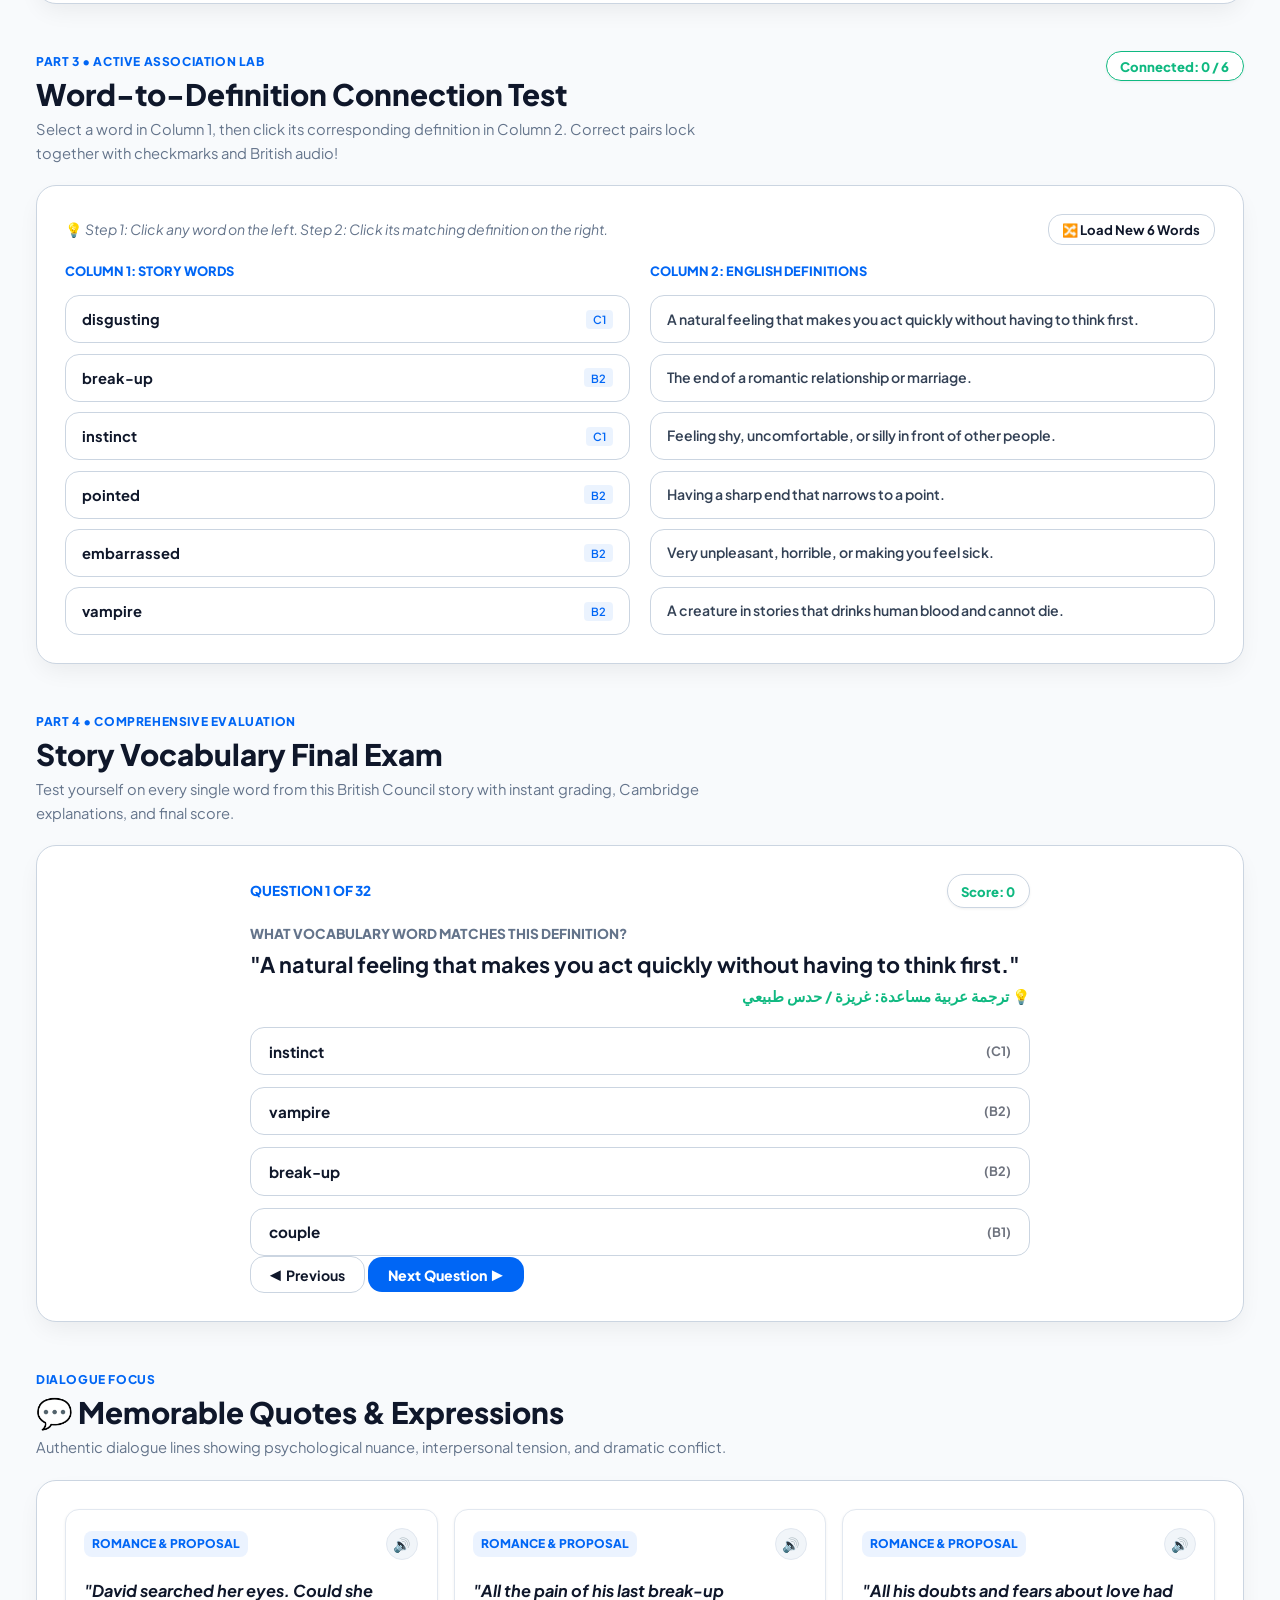
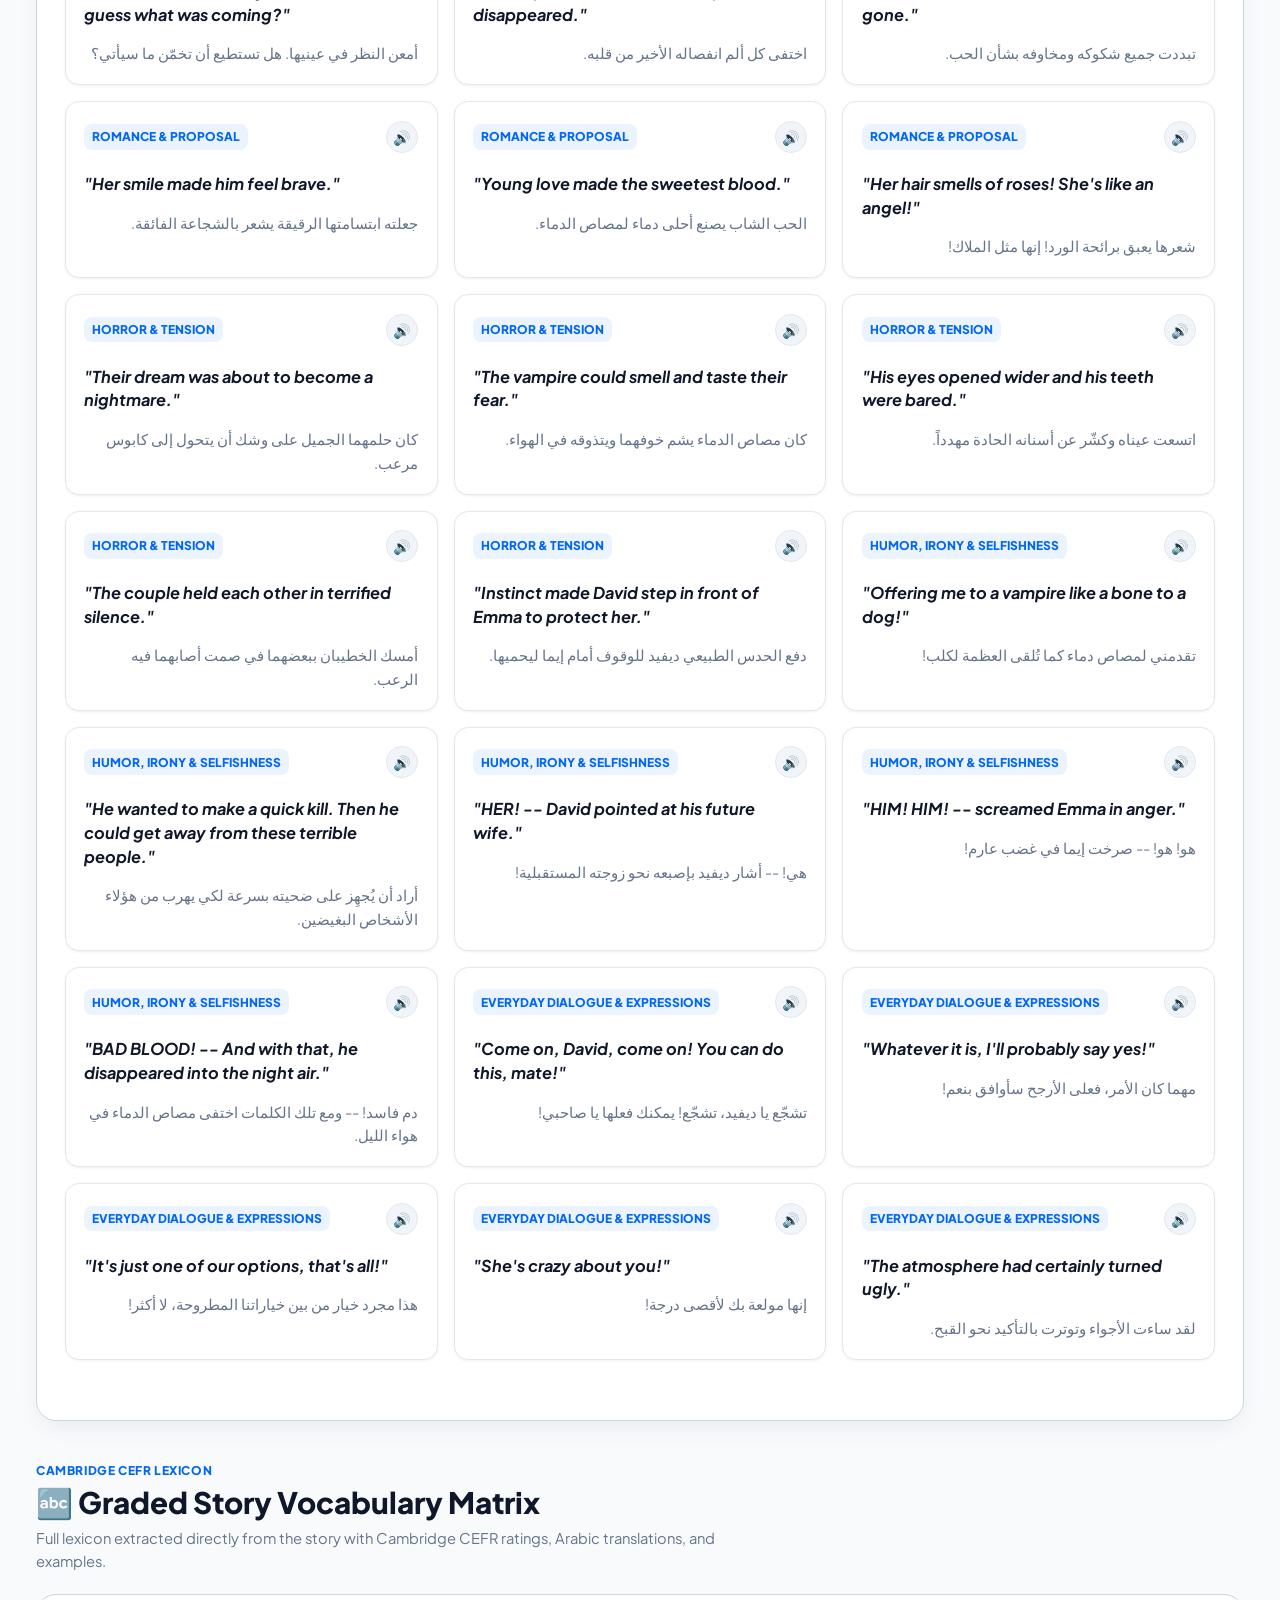
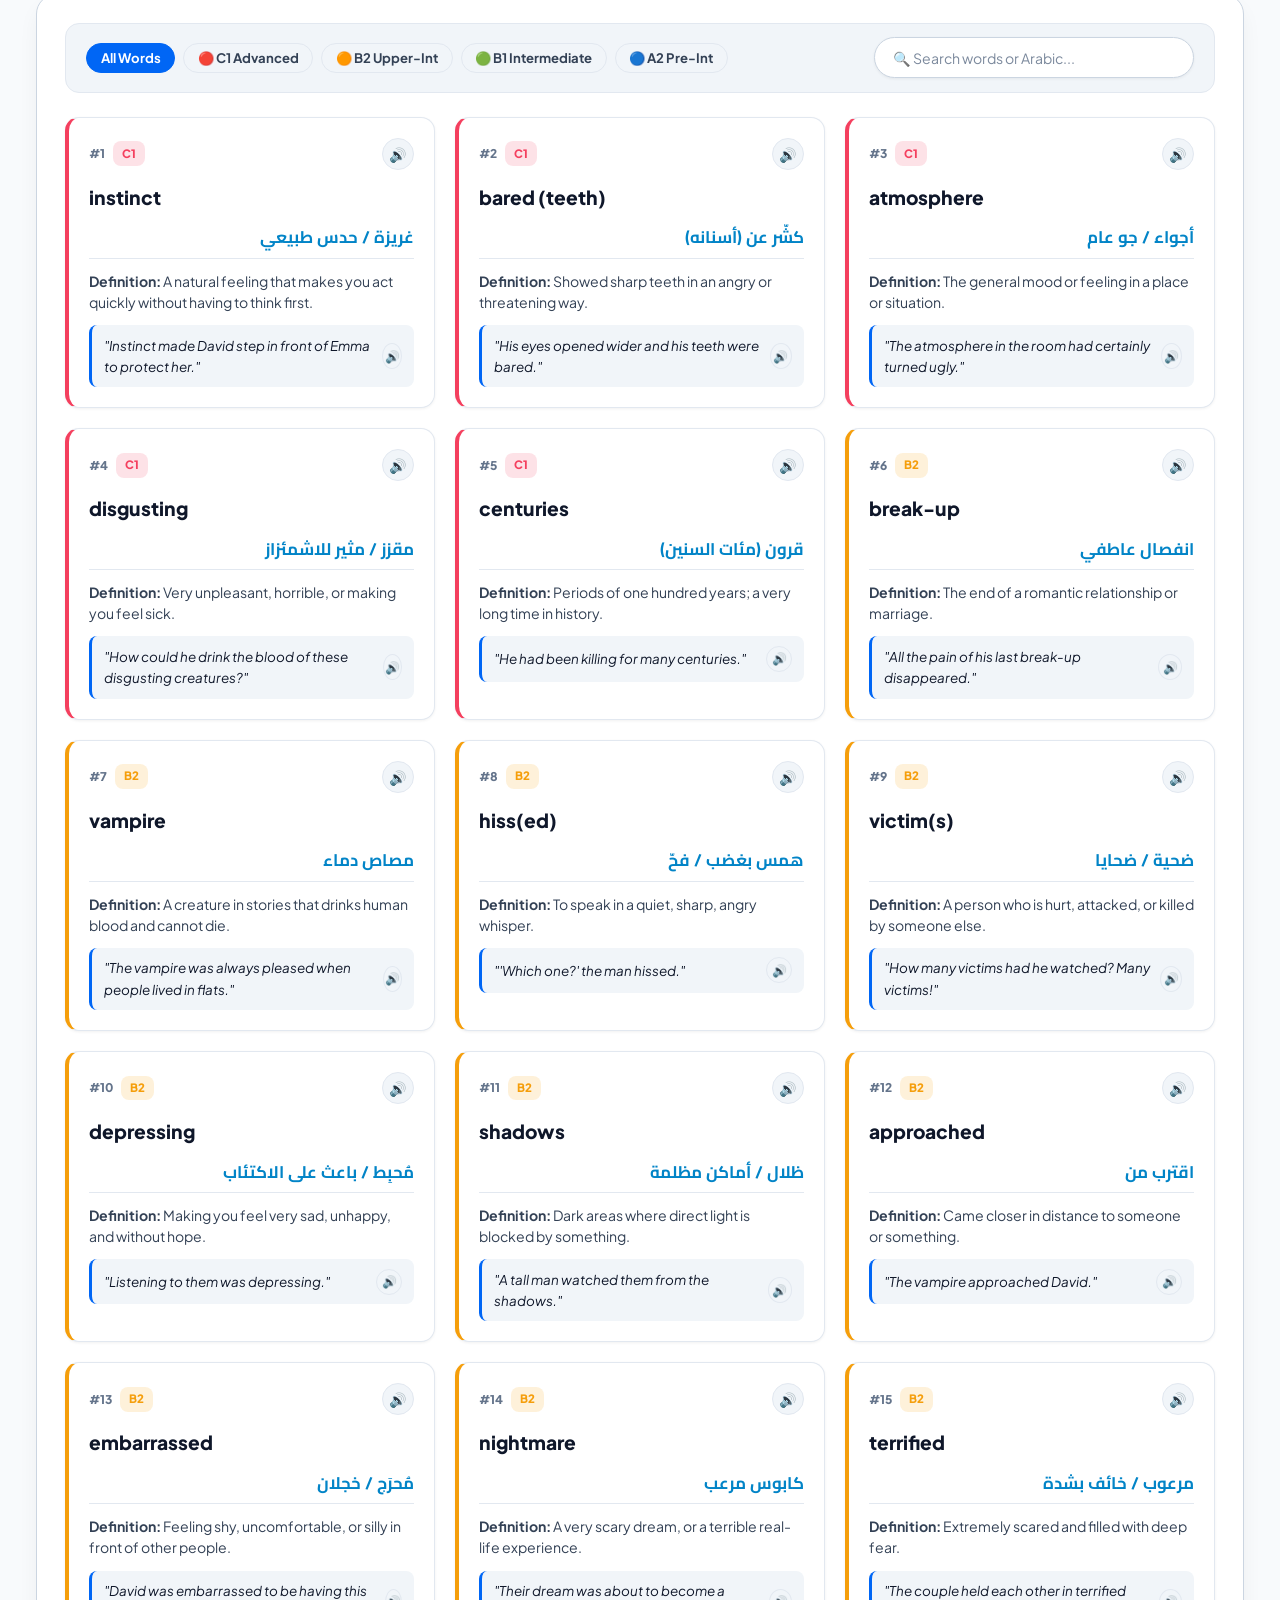
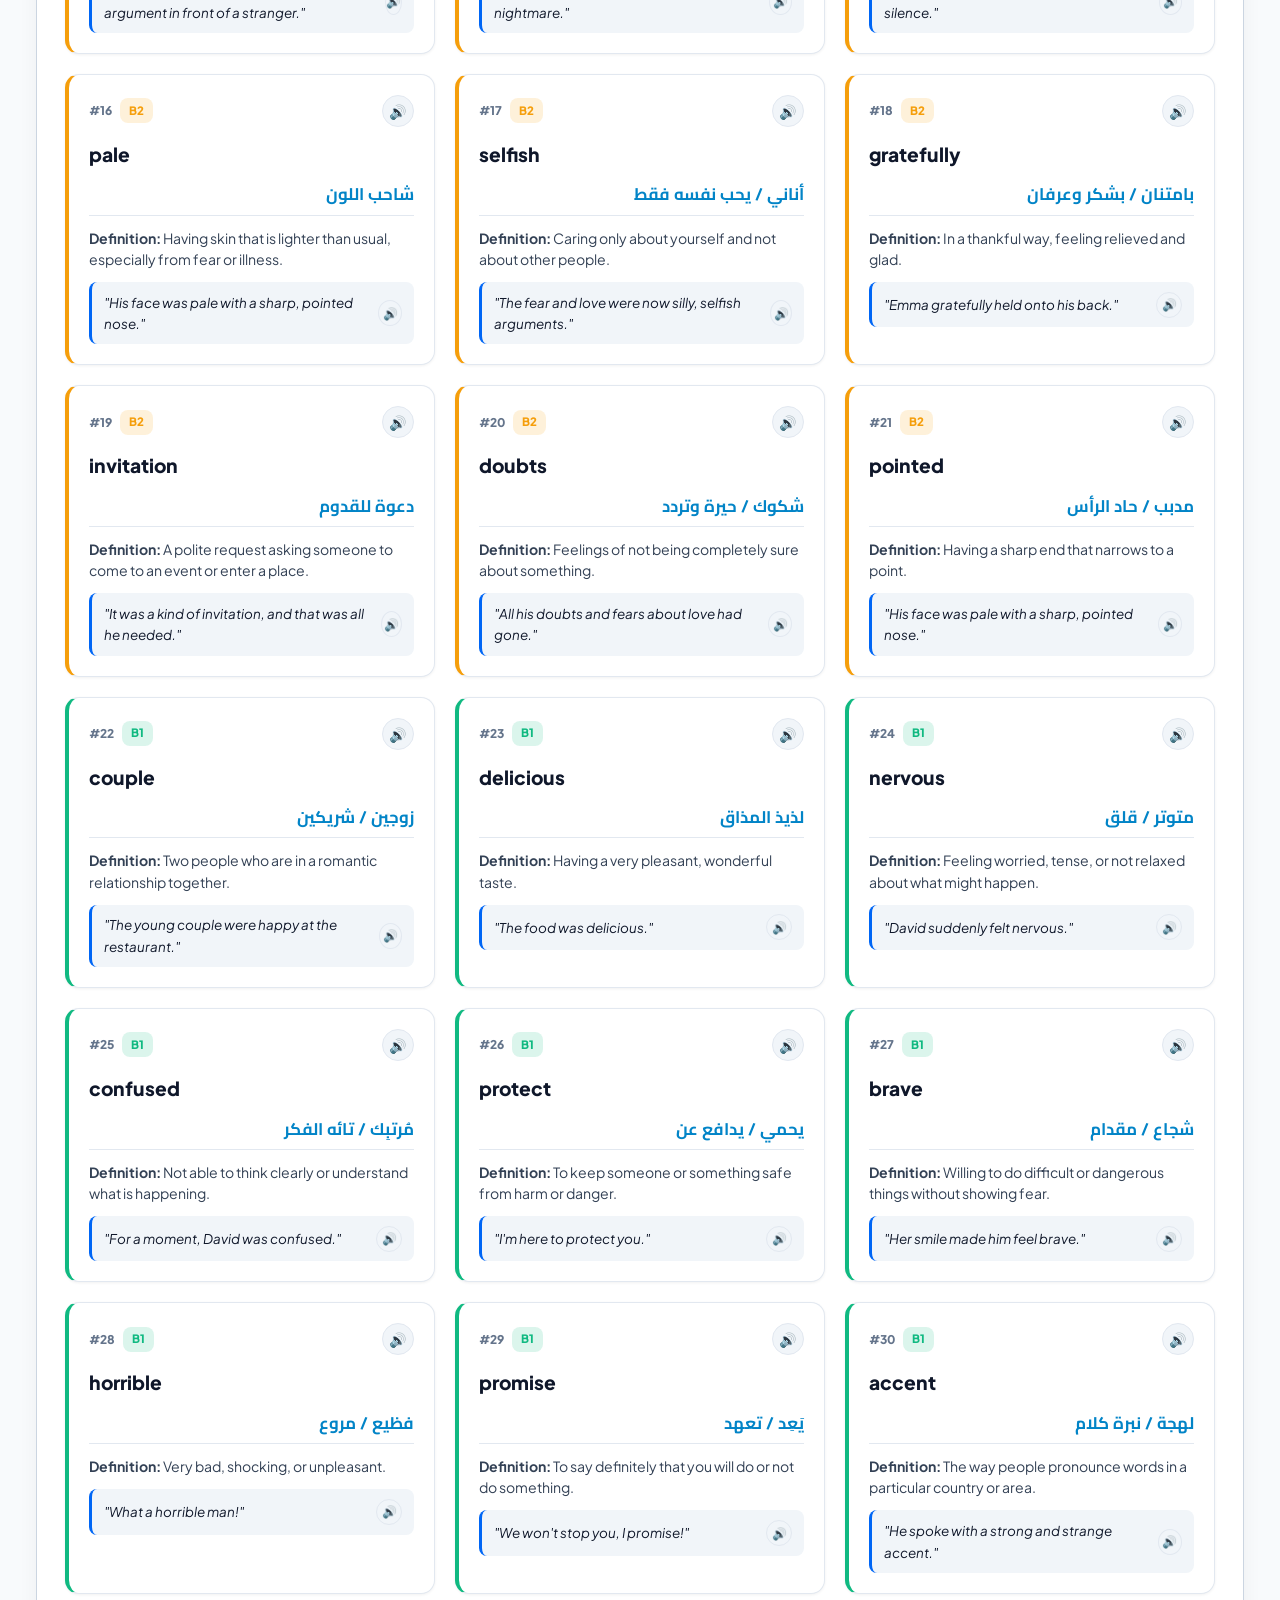
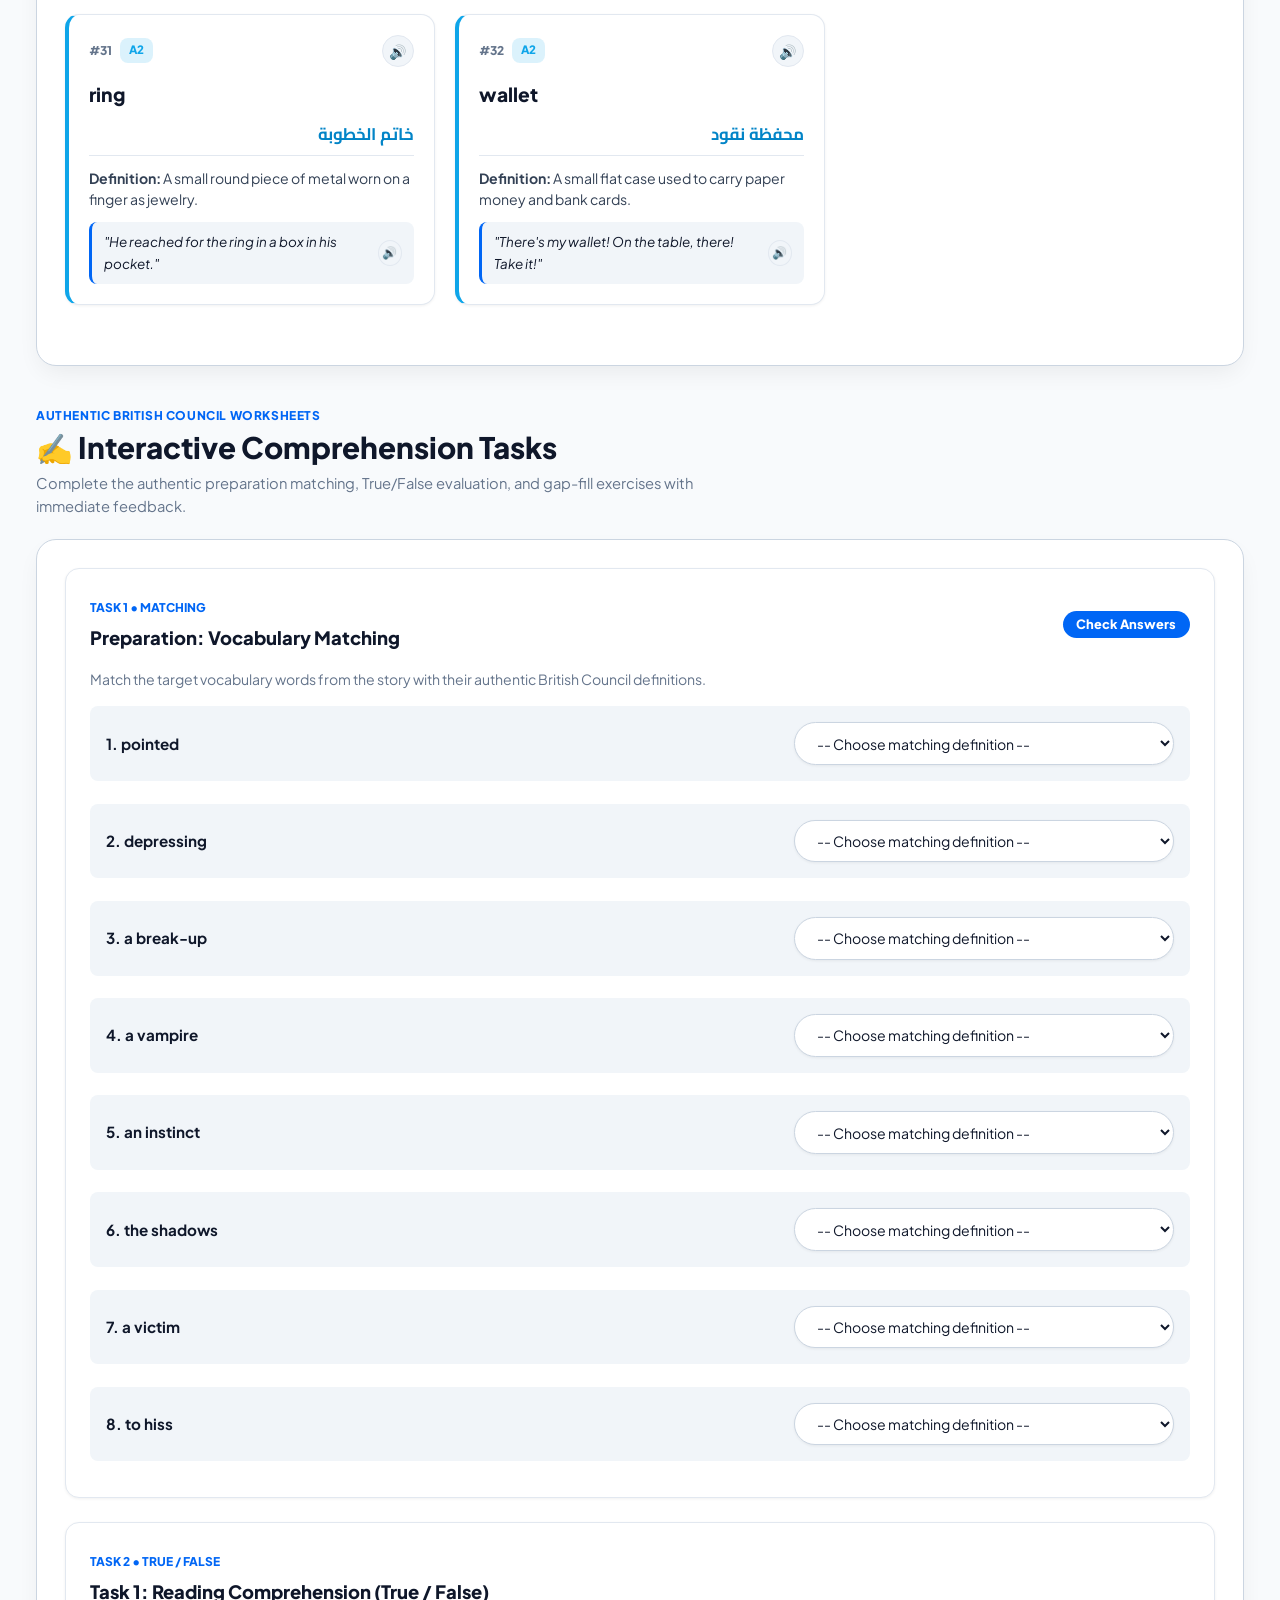
==== commit 92da5ddb: "feat: new B1 Word Lab app with all 26 sessions, scratch translations in 5 languages - New index.html" ====
--- a/stories.html
+++ b/stories.html
@@ -18,7 +18,7 @@
       
       <!-- Left: Logo -->
       <div class="toolbar-left">
-        <a href="./index.html" class="bc-brand-badge" title="British Council Courseware" style="text-decoration:none;">
+        <a href="./classic.html" class="bc-brand-badge" title="British Council Courseware" style="text-decoration:none;">
           <div class="bc-four-dots">
             <span></span><span></span><span></span><span></span>
           </div>
@@ -29,7 +29,7 @@
       <!-- Center: 3-Pillar Switcher (Always accessible on desktop/tablets) -->
       <nav class="toolbar-nav-links" aria-label="3 Pillars Navigation">
         <div class="pillar-nav-track">
-          <a href="./index.html" class="pillar-tab-btn" id="navPillarSessions">
+          <a href="./classic.html" class="pillar-tab-btn" id="navPillarSessions">
             <span>🎓</span>
             <span>Sessions</span>
             <span class="pillar-badge">14</span>
@@ -69,7 +69,7 @@
       <a href="./stories.html" class="mobile-scroll-pill active">📚 Stories Hub</a>
       <a href="./stories.html?story=bad_blood" class="mobile-scroll-pill">🧛‍♂️ Bad Blood</a>
       <a href="./stories.html?story=first_star" class="mobile-scroll-pill">✨ First Star</a>
-      <a href="./index.html" class="mobile-scroll-pill">🎓 Course Sessions</a>
+      <a href="./classic.html" class="mobile-scroll-pill">🎓 Course Sessions</a>
       <a href="./topics.html" class="mobile-scroll-pill">🌐 Topics &amp; Videos</a>
       <a href="#part1Flashcards" class="mobile-scroll-pill">🃏 Cards</a>
       <a href="#part2GapFill" class="mobile-scroll-pill">✍️ Solve</a>
@@ -98,7 +98,7 @@
             <span>🎓 PART 1: COURSE SESSIONS</span>
             <span class="part-badge">20 Sessions</span>
           </div>
-          <a href="./index.html" class="drawer-item-link">
+          <a href="./classic.html" class="drawer-item-link">
             <span class="drawer-item-icon">📂</span>
             <div class="drawer-item-text">
               <strong>All Course Sessions Hub</strong>
@@ -106,7 +106,7 @@
             </div>
           </a>
           <div class="drawer-session-list">
-            <a href="./index.html?session=1" class="drawer-session-card" onclick="localStorage.setItem('bc_active_session', '1')">
+            <a href="./classic.html?session=1" class="drawer-session-card" onclick="localStorage.setItem('bc_active_session', '1')">
               <span class="drawer-session-num">01</span>
               <div class="drawer-session-info">
                 <span class="drawer-session-title">Describing Things</span>
@@ -114,7 +114,7 @@
               </div>
               <span class="drawer-session-status">Interactive</span>
             </a>
-            <a href="./index.html?session=2" class="drawer-session-card" onclick="localStorage.setItem('bc_active_session', '2')">
+            <a href="./classic.html?session=2" class="drawer-session-card" onclick="localStorage.setItem('bc_active_session', '2')">
               <span class="drawer-session-num">02</span>
               <div class="drawer-session-info">
                 <span class="drawer-session-title">Travel Arrangements</span>
@@ -122,7 +122,7 @@
               </div>
               <span class="drawer-session-status">Interactive</span>
             </a>
-            <a href="./index.html?session=3" class="drawer-session-card" onclick="localStorage.setItem('bc_active_session', '3')">
+            <a href="./classic.html?session=3" class="drawer-session-card" onclick="localStorage.setItem('bc_active_session', '3')">
               <span class="drawer-session-num">03</span>
               <div class="drawer-session-info">
                 <span class="drawer-session-title">The Decision Process</span>
@@ -130,49 +130,49 @@
               </div>
               <span class="drawer-session-status">Interactive</span>
             </a>
-            <a href="./index.html?session=4" class="drawer-session-card" onclick="localStorage.setItem('bc_active_session', '4')">
+            <a href="./classic.html?session=4" class="drawer-session-card" onclick="localStorage.setItem('bc_active_session', '4')">
               <span class="drawer-session-num">04</span>
               <div class="drawer-session-info">
                 <span class="drawer-session-title">Future Plans &amp; Ambitions</span>
                 <span class="drawer-session-desc">Career Goals &amp; Life Milestones</span>
               </div>
             </a>
-            <a href="./index.html?session=5" class="drawer-session-card" onclick="localStorage.setItem('bc_active_session', '5')">
+            <a href="./classic.html?session=5" class="drawer-session-card" onclick="localStorage.setItem('bc_active_session', '5')">
               <span class="drawer-session-num">05</span>
               <div class="drawer-session-info">
                 <span class="drawer-session-title">Work &amp; Workplace Culture</span>
                 <span class="drawer-session-desc">Office Collaboration &amp; Meetings</span>
               </div>
             </a>
-            <a href="./index.html?session=6" class="drawer-session-card" onclick="localStorage.setItem('bc_active_session', '6')">
+            <a href="./classic.html?session=6" class="drawer-session-card" onclick="localStorage.setItem('bc_active_session', '6')">
               <span class="drawer-session-num">06</span>
               <div class="drawer-session-info">
                 <span class="drawer-session-title">Technology &amp; Society</span>
                 <span class="drawer-session-desc">AI, Digital Trends &amp; Modern Life</span>
               </div>
             </a>
-            <a href="./index.html?session=7" class="drawer-session-card" onclick="localStorage.setItem('bc_active_session', '7')">
+            <a href="./classic.html?session=7" class="drawer-session-card" onclick="localStorage.setItem('bc_active_session', '7')">
               <span class="drawer-session-num">07</span>
               <div class="drawer-session-info">
                 <span class="drawer-session-title">Health &amp; Well-being</span>
                 <span class="drawer-session-desc">Balanced Lifestyle &amp; Stress Relief</span>
               </div>
             </a>
-            <a href="./index.html?session=8" class="drawer-session-card" onclick="localStorage.setItem('bc_active_session', '8')">
+            <a href="./classic.html?session=8" class="drawer-session-card" onclick="localStorage.setItem('bc_active_session', '8')">
               <span class="drawer-session-num">08</span>
               <div class="drawer-session-info">
                 <span class="drawer-session-title">Culture &amp; Communities</span>
                 <span class="drawer-session-desc">Traditions &amp; Social Customs</span>
               </div>
             </a>
-            <a href="./index.html?session=9" class="drawer-session-card" onclick="localStorage.setItem('bc_active_session', '9')">
+            <a href="./classic.html?session=9" class="drawer-session-card" onclick="localStorage.setItem('bc_active_session', '9')">
               <span class="drawer-session-num">09</span>
               <div class="drawer-session-info">
                 <span class="drawer-session-title">Environment &amp; Nature</span>
                 <span class="drawer-session-desc">Climate, Conservation &amp; Wildlife</span>
               </div>
             </a>
-            <a href="./index.html?session=10" class="drawer-session-card" onclick="localStorage.setItem('bc_active_session', '10')">
+            <a href="./classic.html?session=10" class="drawer-session-card" onclick="localStorage.setItem('bc_active_session', '10')">
               <span class="drawer-session-num">10</span>
               <div class="drawer-session-info">
                 <span class="drawer-session-title">Planning Events</span>
@@ -180,7 +180,7 @@
               </div>
               <span class="drawer-session-status">Interactive</span>
             </a>
-            <a href="./index.html?session=11" class="drawer-session-card" onclick="localStorage.setItem('bc_active_session', '11')">
+            <a href="./classic.html?session=11" class="drawer-session-card" onclick="localStorage.setItem('bc_active_session', '11')">
               <span class="drawer-session-num">11</span>
               <div class="drawer-session-info">
                 <span class="drawer-session-title">Study Advice &amp; Habits</span>
@@ -188,7 +188,7 @@
               </div>
               <span class="drawer-session-status">Interactive</span>
             </a>
-            <a href="./index.html?session=12" class="drawer-session-card" onclick="localStorage.setItem('bc_active_session', '12')">
+            <a href="./classic.html?session=12" class="drawer-session-card" onclick="localStorage.setItem('bc_active_session', '12')">
               <span class="drawer-session-num">12</span>
               <div class="drawer-session-info">
                 <span class="drawer-session-title">Character Analysis</span>
@@ -196,7 +196,7 @@
               </div>
               <span class="drawer-session-status">Interactive</span>
             </a>
-            <a href="./index.html?session=13" class="drawer-session-card" onclick="localStorage.setItem('bc_active_session', '13')">
+            <a href="./classic.html?session=13" class="drawer-session-card" onclick="localStorage.setItem('bc_active_session', '13')">
               <span class="drawer-session-num">13</span>
               <div class="drawer-session-info">
                 <span class="drawer-session-title">Storytelling &amp; Narrative Tenses</span>
@@ -204,7 +204,7 @@
               </div>
               <span class="drawer-session-status">Interactive</span>
             </a>
-            <a href="./index.html?session=14" class="drawer-session-card" onclick="localStorage.setItem('bc_active_session', '14')">
+            <a href="./classic.html?session=14" class="drawer-session-card" onclick="localStorage.setItem('bc_active_session', '14')">
               <span class="drawer-session-num">14</span>
               <div class="drawer-session-info">
                 <span class="drawer-session-title">Attending Weddings</span>
@@ -212,7 +212,7 @@
               </div>
               <span class="drawer-session-status">Interactive</span>
             </a>
-            <a href="./index.html?session=15" class="drawer-session-card" onclick="localStorage.setItem('bc_active_session', '15')">
+            <a href="./classic.html?session=15" class="drawer-session-card" onclick="localStorage.setItem('bc_active_session', '15')">
               <span class="drawer-session-num">15</span>
               <div class="drawer-session-info">
                 <span class="drawer-session-title">Conversation Skills: Avoiding Dead Air</span>
@@ -220,7 +220,7 @@
               </div>
               <span class="drawer-session-status">Interactive</span>
             </a>
-            <a href="./index.html?session=16" class="drawer-session-card" onclick="localStorage.setItem('bc_active_session', '16')">
+            <a href="./classic.html?session=16" class="drawer-session-card" onclick="localStorage.setItem('bc_active_session', '16')">
               <span class="drawer-session-num">16</span>
               <div class="drawer-session-info">
                 <span class="drawer-session-title">Conversation Skills: Awkward Silences</span>
@@ -228,7 +228,7 @@
               </div>
               <span class="drawer-session-status">Interactive</span>
             </a>
-            <a href="./index.html?session=17" class="drawer-session-card" onclick="localStorage.setItem('bc_active_session', '17')">
+            <a href="./classic.html?session=17" class="drawer-session-card" onclick="localStorage.setItem('bc_active_session', '17')">
               <span class="drawer-session-num">17</span>
               <div class="drawer-session-info">
                 <span class="drawer-session-title">Job Appraisal Interview</span>
@@ -236,7 +236,7 @@
               </div>
               <span class="drawer-session-status">Interactive</span>
             </a>
-            <a href="./index.html?session=18" class="drawer-session-card" onclick="localStorage.setItem('bc_active_session', '18')">
+            <a href="./classic.html?session=18" class="drawer-session-card" onclick="localStorage.setItem('bc_active_session', '18')">
               <span class="drawer-session-num">18</span>
               <div class="drawer-session-info">
                 <span class="drawer-session-title">Describing Things &amp; Importance</span>
@@ -244,7 +244,7 @@
               </div>
               <span class="drawer-session-status">Interactive</span>
             </a>
-            <a href="./index.html?session=19" class="drawer-session-card" onclick="localStorage.setItem('bc_active_session', '19')">
+            <a href="./classic.html?session=19" class="drawer-session-card" onclick="localStorage.setItem('bc_active_session', '19')">
               <span class="drawer-session-num">19</span>
               <div class="drawer-session-info">
                 <span class="drawer-session-title">Special Educational Needs</span>
@@ -252,7 +252,7 @@
               </div>
               <span class="drawer-session-status">Interactive</span>
             </a>
-            <a href="./index.html?session=20" class="drawer-session-card" onclick="localStorage.setItem('bc_active_session', '20')">
+            <a href="./classic.html?session=20" class="drawer-session-card" onclick="localStorage.setItem('bc_active_session', '20')">
               <span class="drawer-session-num">20</span>
               <div class="drawer-session-info">
                 <span class="drawer-session-title">Daily Conversation</span>
@@ -736,7 +736,7 @@
        MOBILE BOTTOM APP BAR
        ======================================================================== -->
   <nav class="mobile-bottom-bar" aria-label="Mobile Bottom Navigation">
-    <a href="./index.html" class="bottom-bar-item">
+    <a href="./classic.html" class="bottom-bar-item">
       <span class="bottom-icon">🎓</span>
       <span>Sessions</span>
     </a>
--- a/css/style.css
+++ b/css/style.css
@@ -451,49 +451,7 @@
   background: var(--bg-subtle);
 }
 
-/* Mobile Slide-Out Drawer Menu */
-.mobile-menu-drawer {
-  position: fixed;
-  top: 64px;
-  left: 0;
-  width: 100%;
-  background: var(--bg-surface);
-  border-bottom: 2px solid var(--bc-blue);
-  box-shadow: var(--shadow-lg);
-  padding: 1rem 1.25rem;
-  display: flex;
-  flex-direction: column;
-  gap: 0.5rem;
-  transform: translateY(-120%);
-  opacity: 0;
-  pointer-events: none;
-  transition: all var(--transition-normal);
-  z-index: 999;
-}
-
-.mobile-menu-drawer.open {
-  transform: translateY(0);
-  opacity: 1;
-  pointer-events: auto;
-}
-
-.mobile-menu-drawer a {
-  padding: 0.75rem 1rem;
-  border-radius: var(--radius-sm);
-  font-weight: 700;
-  font-size: 0.95rem;
-  color: var(--text-main);
-  display: flex;
-  align-items: center;
-  gap: 0.65rem;
-  background: var(--bg-subtle);
-  text-decoration: none;
-}
-
-.mobile-menu-drawer a:active, .mobile-menu-drawer a.active {
-  background: rgba(0, 102, 245, 0.12);
-  color: var(--bc-blue);
-}
+/* Mobile Slide-Out Drawer Menu (Consolidated in Section 20) */
 
 /* Session Alert Banner */
 .session-alert-banner {
@@ -1025,20 +983,21 @@
 .flashcard-3d-viewport {
   width: 100%;
   max-width: 680px;
-  min-height: 440px;
-  height: 440px;
+  min-height: clamp(420px, 60vh, 480px);
   perspective: 1200px;
   cursor: pointer;
   touch-action: pan-y;
   user-select: none;
   -webkit-user-select: none;
+  margin: 0 auto;
+  overflow: hidden !important; /* Cancel scrolling - pure clean card */
 }
 
 .flashcard-flipper {
   position: relative;
   width: 100%;
   height: 100%;
-  min-height: 440px;
+  min-height: clamp(420px, 60vh, 480px);
   transform-style: preserve-3d;
   transition: transform 0.55s cubic-bezier(0.175, 0.885, 0.32, 1.275);
 }
@@ -1053,18 +1012,28 @@
   left: 0;
   width: 100%;
   height: 100%;
+  min-height: clamp(420px, 60vh, 480px);
   background: var(--bg-surface);
   border: 2px solid var(--border-medium);
   border-radius: var(--radius-lg);
-  padding: clamp(1rem, 3vw, 1.75rem);
+  padding: clamp(0.7rem, 2.2vw, 1.3rem);
   box-shadow: var(--shadow-md);
   backface-visibility: hidden;
   -webkit-backface-visibility: hidden;
   display: flex;
   flex-direction: column;
   justify-content: space-between;
-  overflow: hidden !important; /* Zero inner scrolling - perfect self-contained card */
+  overflow: hidden !important; /* Cancel all scrolling - strictly non-scrollable */
+  overflow-y: hidden !important;
+  scrollbar-width: none !important;
+  -ms-overflow-style: none !important;
   box-sizing: border-box;
+}
+
+.card-plane::-webkit-scrollbar {
+  display: none !important;
+  width: 0 !important;
+  height: 0 !important;
 }
 
 .card-plane-back {
@@ -1122,26 +1091,27 @@
 .badge-phrase { background: #e0f2fe; color: #0369a1; }
 
 .card-center-lead {
-  flex: 1;
+  flex: 1 1 auto;
   display: flex;
   flex-direction: column;
-  justify-content: center;
-  padding: 0.75rem 0;
+  justify-content: space-between;
+  padding: clamp(0.25rem, 0.9vw, 0.5rem) 0;
+  min-height: 0;
 }
 
 .card-face-subhead {
   display: flex;
   align-items: center;
   justify-content: space-between;
-  margin-bottom: 0.5rem;
+  margin-bottom: clamp(0.18rem, 0.6vw, 0.35rem);
 }
 
 .card-role-pill {
-  font-size: 0.72rem;
+  font-size: clamp(0.66rem, 1.6vw, 0.72rem);
   font-weight: 800;
   text-transform: uppercase;
-  letter-spacing: 0.5px;
-  padding: 0.2rem 0.6rem;
+  letter-spacing: 0.4px;
+  padding: 0.16rem 0.55rem;
   border-radius: var(--radius-full);
 }
 
@@ -1149,19 +1119,19 @@
 .role-back { background: rgba(16, 185, 129, 0.1); color: var(--emerald); }
 
 .card-word-title {
-  font-size: clamp(1.6rem, 5vw, 2.3rem);
+  font-size: clamp(1.35rem, 4.2vw, 2.1rem);
   font-weight: 900;
   color: var(--text-main);
-  line-height: 1.2;
+  line-height: 1.15;
 }
 
 .card-phonetic-row {
   display: flex;
   align-items: center;
-  gap: 0.5rem;
-  font-size: 0.88rem;
+  gap: 0.4rem;
+  font-size: clamp(0.76rem, 1.9vw, 0.88rem);
   color: var(--text-muted);
-  margin-top: 0.25rem;
+  margin-top: 0.15rem;
 }
 
 .phonetic-uk-flag {
@@ -1174,27 +1144,28 @@
 }
 
 .card-def-primary {
-  font-size: clamp(1rem, 2.5vw, 1.25rem);
+  font-size: clamp(0.92rem, 2.3vw, 1.16rem);
   font-weight: 700;
   color: var(--text-main);
-  line-height: 1.45;
-  margin-bottom: 0.5rem;
+  line-height: 1.35;
+  margin-bottom: clamp(0.2rem, 0.7vw, 0.4rem);
 }
 
 .card-def-secondary {
-  font-size: 0.9rem;
+  font-size: clamp(0.74rem, 1.7vw, 0.85rem);
   color: var(--text-body);
   background: var(--bg-subtle);
-  padding: 0.65rem 0.9rem;
+  padding: clamp(0.28rem, 0.9vw, 0.45rem) clamp(0.5rem, 1.4vw, 0.75rem);
   border-radius: var(--radius-sm);
-  margin-bottom: 0.75rem;
+  margin-bottom: clamp(0.2rem, 0.7vw, 0.4rem);
+  line-height: 1.3;
 }
 
 .back-example-sentence-box {
   background: var(--bg-surface);
   border: 1px solid var(--border-light);
   border-left: 3.5px solid var(--violet);
-  padding: 0.75rem 0.9rem;
+  padding: clamp(0.38rem, 1.1vw, 0.6rem) clamp(0.5rem, 1.5vw, 0.8rem);
   border-radius: var(--radius-sm);
   margin-top: auto;
 }
@@ -1203,21 +1174,21 @@
   display: flex;
   align-items: center;
   justify-content: space-between;
-  margin-bottom: 0.25rem;
+  margin-bottom: 0.2rem;
 }
 
 .back-label {
-  font-size: 0.75rem;
+  font-size: clamp(0.68rem, 1.6vw, 0.74rem);
   font-weight: 800;
   color: var(--violet);
   text-transform: uppercase;
 }
 
 .back-sentence-quote {
-  font-size: 0.92rem;
+  font-size: clamp(0.78rem, 1.9vw, 0.9rem);
   color: var(--text-body);
   font-style: italic;
-  line-height: 1.45;
+  line-height: 1.35;
 }
 
 .masked-blank {
@@ -1229,11 +1200,12 @@
 }
 
 .card-flip-hint {
-  font-size: 0.76rem;
+  font-size: clamp(0.68rem, 1.5vw, 0.74rem);
   color: var(--text-muted);
   text-align: center;
   border-top: 1px solid var(--border-light);
-  padding-top: 0.5rem;
+  padding-top: clamp(0.22rem, 0.7vw, 0.4rem);
+  margin-top: auto;
 }
 
 /* Audio circle button */
@@ -2900,25 +2872,60 @@
   color: #ffffff;
 }
 
-/* Enhanced 3-Part Hamburger Drawer */
+/* Body lock when drawer is active */
+body.drawer-open-lock {
+  overflow: hidden !important;
+  touch-action: none;
+}
+
+/* Drawer Backdrop Blur */
+.drawer-backdrop {
+  position: fixed;
+  inset: 0;
+  background: rgba(10, 15, 30, 0.65);
+  backdrop-filter: blur(4px);
+  -webkit-backdrop-filter: blur(4px);
+  z-index: 1999;
+  opacity: 0;
+  pointer-events: none;
+  transition: opacity 0.3s ease;
+}
+
+.drawer-backdrop.active {
+  opacity: 1;
+  pointer-events: auto;
+}
+
+/* Enhanced Full-Height Hamburger Drawer */
 .mobile-menu-drawer {
   position: fixed;
-  top: 64px;
+  top: 0;
   right: 0;
   width: 100%;
   max-width: 440px;
-  height: calc(100vh - 64px);
+  height: 100vh;
+  height: 100dvh;
   background: var(--bg-surface);
   border-left: 2px solid var(--bc-blue);
-  box-shadow: -10px 0 35px rgba(0, 0, 0, 0.35);
+  box-shadow: -10px 0 35px rgba(0, 0, 0, 0.45);
   padding: 1.25rem 1.4rem;
   display: flex;
   flex-direction: column;
+  overflow: hidden;
   transform: translateX(100%);
   opacity: 0;
   pointer-events: none;
-  transition: all var(--transition-normal);
-  z-index: 1200;
+  transition: transform 0.32s cubic-bezier(0.16, 1, 0.3, 1), opacity 0.25s ease;
+  z-index: 2000;
+}
+
+@media (max-width: 480px) {
+  .mobile-menu-drawer {
+    max-width: 100%;
+    width: 100%;
+    padding: 1rem 1rem;
+    border-left: none;
+  }
 }
 
 .mobile-menu-drawer.open {
@@ -2958,12 +2965,79 @@
 }
 
 .drawer-scroll-body {
+  flex: 1 1 auto;
+  min-height: 0; /* CRITICAL: Enables smooth flex child scrolling on iOS/Android */
+  height: 100%;
   overflow-y: auto;
+  overflow-x: hidden;
+  -webkit-overflow-scrolling: touch;
+  overscroll-behavior: contain;
   display: flex;
   flex-direction: column;
   gap: 1.25rem;
   padding-right: 0.35rem;
-  flex: 1;
+  padding-bottom: 7rem; /* Generous bottom clearance so Session 21/22 are never clipped */
+}
+
+/* Quick Jump Chips Bar */
+.drawer-quick-jump {
+  background: var(--bg-surface);
+  border: 1px solid var(--border-light);
+  border-radius: var(--radius-md);
+  padding: 0.75rem 0.85rem;
+  margin-top: 0.35rem;
+  box-shadow: 0 1px 3px rgba(0, 0, 0, 0.05);
+}
+
+.quick-jump-label {
+  display: block;
+  font-size: 0.72rem;
+  font-weight: 800;
+  text-transform: uppercase;
+  letter-spacing: 0.5px;
+  color: var(--bc-blue);
+  margin-bottom: 0.5rem;
+}
+
+.quick-jump-chips {
+  display: flex;
+  flex-wrap: wrap;
+  gap: 0.35rem;
+  max-height: 140px;
+  overflow-y: auto;
+  padding-right: 2px;
+}
+
+.jump-chip {
+  padding: 0.32rem 0.65rem;
+  border-radius: var(--radius-sm);
+  background: var(--bg-subtle);
+  border: 1px solid var(--border-light);
+  font-size: 0.78rem;
+  font-weight: 800;
+  color: var(--text-main);
+  cursor: pointer;
+  transition: all var(--transition-fast);
+}
+
+.jump-chip:hover, .jump-chip.active {
+  background: var(--bc-blue);
+  color: #fff;
+  border-color: var(--bc-blue);
+  transform: scale(1.05);
+}
+
+.jump-chip-featured {
+  border-color: var(--emerald);
+  background: rgba(16, 185, 129, 0.12);
+  color: var(--emerald);
+  font-weight: 900;
+}
+
+.jump-chip-featured:hover, .jump-chip-featured.active {
+  background: var(--emerald);
+  color: #fff;
+  border-color: var(--emerald);
 }
 
 .drawer-part-group {
@@ -4425,3 +4499,268 @@
 }
 
 
+
+
+/* ==========================================================================
+   DUAL VOICE ACCENT BUTTONS (UK / US) & SAME-ROW ARABIC MEANING STYLES
+   ========================================================================== */
+.accent-voice-dual-group {
+  display: inline-flex;
+  align-items: center;
+  gap: 0.35rem;
+  background: var(--bg-subtle);
+  padding: 0.16rem 0.32rem;
+  border-radius: var(--radius-full);
+  border: 1px solid var(--border-light);
+}
+
+.voice-dual-btn {
+  display: inline-flex;
+  align-items: center;
+  gap: 0.28rem;
+  background: var(--bg-surface);
+  color: var(--text-main);
+  border: 1px solid var(--border-light);
+  border-radius: var(--radius-full);
+  font-size: 0.76rem;
+  font-weight: 700;
+  padding: 0.18rem 0.5rem;
+  cursor: pointer;
+  transition: all 0.2s cubic-bezier(0.4, 0, 0.2, 1);
+  box-shadow: 0 1px 2px rgba(0,0,0,0.05);
+}
+
+.voice-dual-btn svg {
+  color: var(--bc-blue);
+  flex-shrink: 0;
+}
+
+.voice-dual-btn:hover {
+  background: var(--bc-blue);
+  color: #ffffff;
+  border-color: var(--bc-blue);
+  transform: translateY(-1px);
+}
+
+.voice-dual-btn:hover svg {
+  color: #ffffff;
+}
+
+.accent-voice-mini-group {
+  display: inline-flex;
+  align-items: center;
+  gap: 0.22rem;
+}
+
+.voice-mini-btn {
+  display: inline-flex;
+  align-items: center;
+  gap: 0.22rem;
+  background: var(--bg-subtle);
+  color: var(--text-main);
+  border: 1px solid var(--border-light);
+  border-radius: var(--radius-sm);
+  font-size: 0.7rem;
+  font-weight: 700;
+  padding: 0.14rem 0.42rem;
+  cursor: pointer;
+  transition: all 0.18s ease;
+}
+
+.voice-mini-btn svg {
+  color: var(--violet);
+  flex-shrink: 0;
+}
+
+.voice-mini-btn:hover {
+  background: var(--violet);
+  color: #ffffff;
+  border-color: var(--violet);
+}
+
+.voice-mini-btn:hover svg {
+  color: #ffffff;
+}
+
+/* Card Word & Arabic Meaning in the SAME ROW */
+.card-word-arabic-row {
+  display: flex;
+  align-items: center;
+  justify-content: space-between;
+  gap: 0.65rem;
+  margin: clamp(0.2rem, 0.7vw, 0.45rem) 0;
+  flex-wrap: nowrap;
+}
+
+.card-word-left-col {
+  flex: 1 1 auto;
+  min-width: 0;
+}
+
+.card-arabic-side-box {
+  flex: 0 1 auto;
+  max-width: 55%;
+  min-width: 120px;
+  background: linear-gradient(135deg, rgba(2, 132, 199, 0.08), rgba(14, 165, 233, 0.04));
+  border: 1px solid rgba(2, 132, 199, 0.25);
+  border-right: 3px solid #0284c7;
+  padding: clamp(0.25rem, 0.8vw, 0.42rem) clamp(0.45rem, 1.2vw, 0.7rem);
+  border-radius: var(--radius-sm);
+  display: flex;
+  flex-direction: column;
+  gap: 0.1rem;
+  text-align: right;
+  direction: rtl;
+  box-sizing: border-box;
+}
+
+.card-arabic-tag {
+  font-size: clamp(0.6rem, 1.4vw, 0.68rem);
+  font-weight: 800;
+  color: #0369a1;
+  text-transform: uppercase;
+  letter-spacing: 0.3px;
+}
+
+.card-arabic-text {
+  font-size: clamp(0.82rem, 2.1vw, 1.02rem);
+  font-weight: 700;
+  color: #0c4a6e;
+  line-height: 1.3;
+  font-family: 'Segoe UI', Tahoma, Arial, sans-serif;
+  word-break: break-word;
+}
+
+/* Definition Extras Row: Opposite + Compact Arabic Box in Same Row */
+.card-def-middle-row {
+  display: flex;
+  align-items: center;
+  justify-content: space-between;
+  gap: 0.5rem;
+  margin-bottom: clamp(0.2rem, 0.7vw, 0.4rem);
+  flex-wrap: nowrap;
+}
+
+/* Opposite / Antonym Box */
+.card-opposite-pill-box {
+  background: rgba(245, 158, 11, 0.08);
+  border: 1px dashed rgba(245, 158, 11, 0.4);
+  padding: clamp(0.2rem, 0.6vw, 0.3rem) clamp(0.4rem, 1.1vw, 0.6rem);
+  border-radius: var(--radius-sm);
+  display: inline-flex;
+  align-items: center;
+  gap: 0.35rem;
+  font-size: clamp(0.68rem, 1.5vw, 0.76rem);
+  flex-shrink: 0;
+}
+
+.card-opposite-pill-box .opposite-label {
+  color: #b45309;
+  font-weight: 700;
+}
+
+.card-opposite-pill-box .opposite-val {
+  color: #92400e;
+  font-weight: 800;
+}
+
+/* Dark theme overrides */
+[data-theme="dark"] .card-arabic-side-box {
+  background: rgba(2, 132, 199, 0.15);
+  border-color: rgba(56, 189, 248, 0.35);
+  border-right-color: #38bdf8;
+}
+
+[data-theme="dark"] .card-arabic-tag {
+  color: #38bdf8;
+}
+
+[data-theme="dark"] .card-arabic-text {
+  color: #e0f2fe;
+}
+
+[data-theme="dark"] .card-opposite-pill-box {
+  background: rgba(245, 158, 11, 0.15);
+  border-color: rgba(251, 191, 36, 0.35);
+}
+
+[data-theme="dark"] .card-opposite-pill-box .opposite-label {
+  color: #fbbf24;
+}
+
+[data-theme="dark"] .card-opposite-pill-box .opposite-val {
+  color: #fef3c7;
+}
+
+/* Mobile Responsiveness for Any Phone Screen - 100% Non-Scrollable & Perfectly Fitted */
+@media (max-width: 640px) {
+  .flashcard-3d-viewport,
+  .flashcard-flipper,
+  .card-plane {
+    min-height: 420px;
+    height: 100%;
+  }
+
+  .card-plane {
+    padding: 0.65rem 0.65rem;
+    overflow: hidden !important;
+    overflow-y: hidden !important;
+    scrollbar-width: none !important;
+  }
+
+  .card-word-title {
+    font-size: clamp(1.22rem, 5.2vw, 1.55rem) !important;
+    line-height: 1.15 !important;
+  }
+
+  .card-word-arabic-row {
+    flex-wrap: wrap;
+    gap: 0.35rem;
+    margin: 0.2rem 0;
+  }
+
+  .card-arabic-side-box {
+    max-width: 100%;
+    width: 100%;
+    padding: 0.25rem 0.5rem;
+  }
+
+  .card-def-middle-row {
+    flex-wrap: wrap;
+    gap: 0.35rem;
+    margin-bottom: 0.25rem;
+  }
+
+  .card-def-primary {
+    font-size: 0.92rem !important;
+    line-height: 1.35 !important;
+    margin-bottom: 0.22rem !important;
+  }
+
+  .card-def-secondary {
+    font-size: 0.76rem !important;
+    padding: 0.28rem 0.48rem !important;
+    margin-bottom: 0.22rem !important;
+    line-height: 1.3 !important;
+  }
+
+  .back-example-sentence-box {
+    padding: 0.35rem 0.55rem !important;
+    margin-top: auto !important;
+  }
+
+  .back-sentence-quote {
+    font-size: 0.78rem !important;
+    line-height: 1.32 !important;
+  }
+
+  .voice-dual-btn {
+    padding: 0.16rem 0.42rem;
+    font-size: 0.72rem;
+  }
+
+  .card-flip-hint {
+    font-size: 0.68rem !important;
+    padding-top: 0.22rem !important;
+  }
+}
